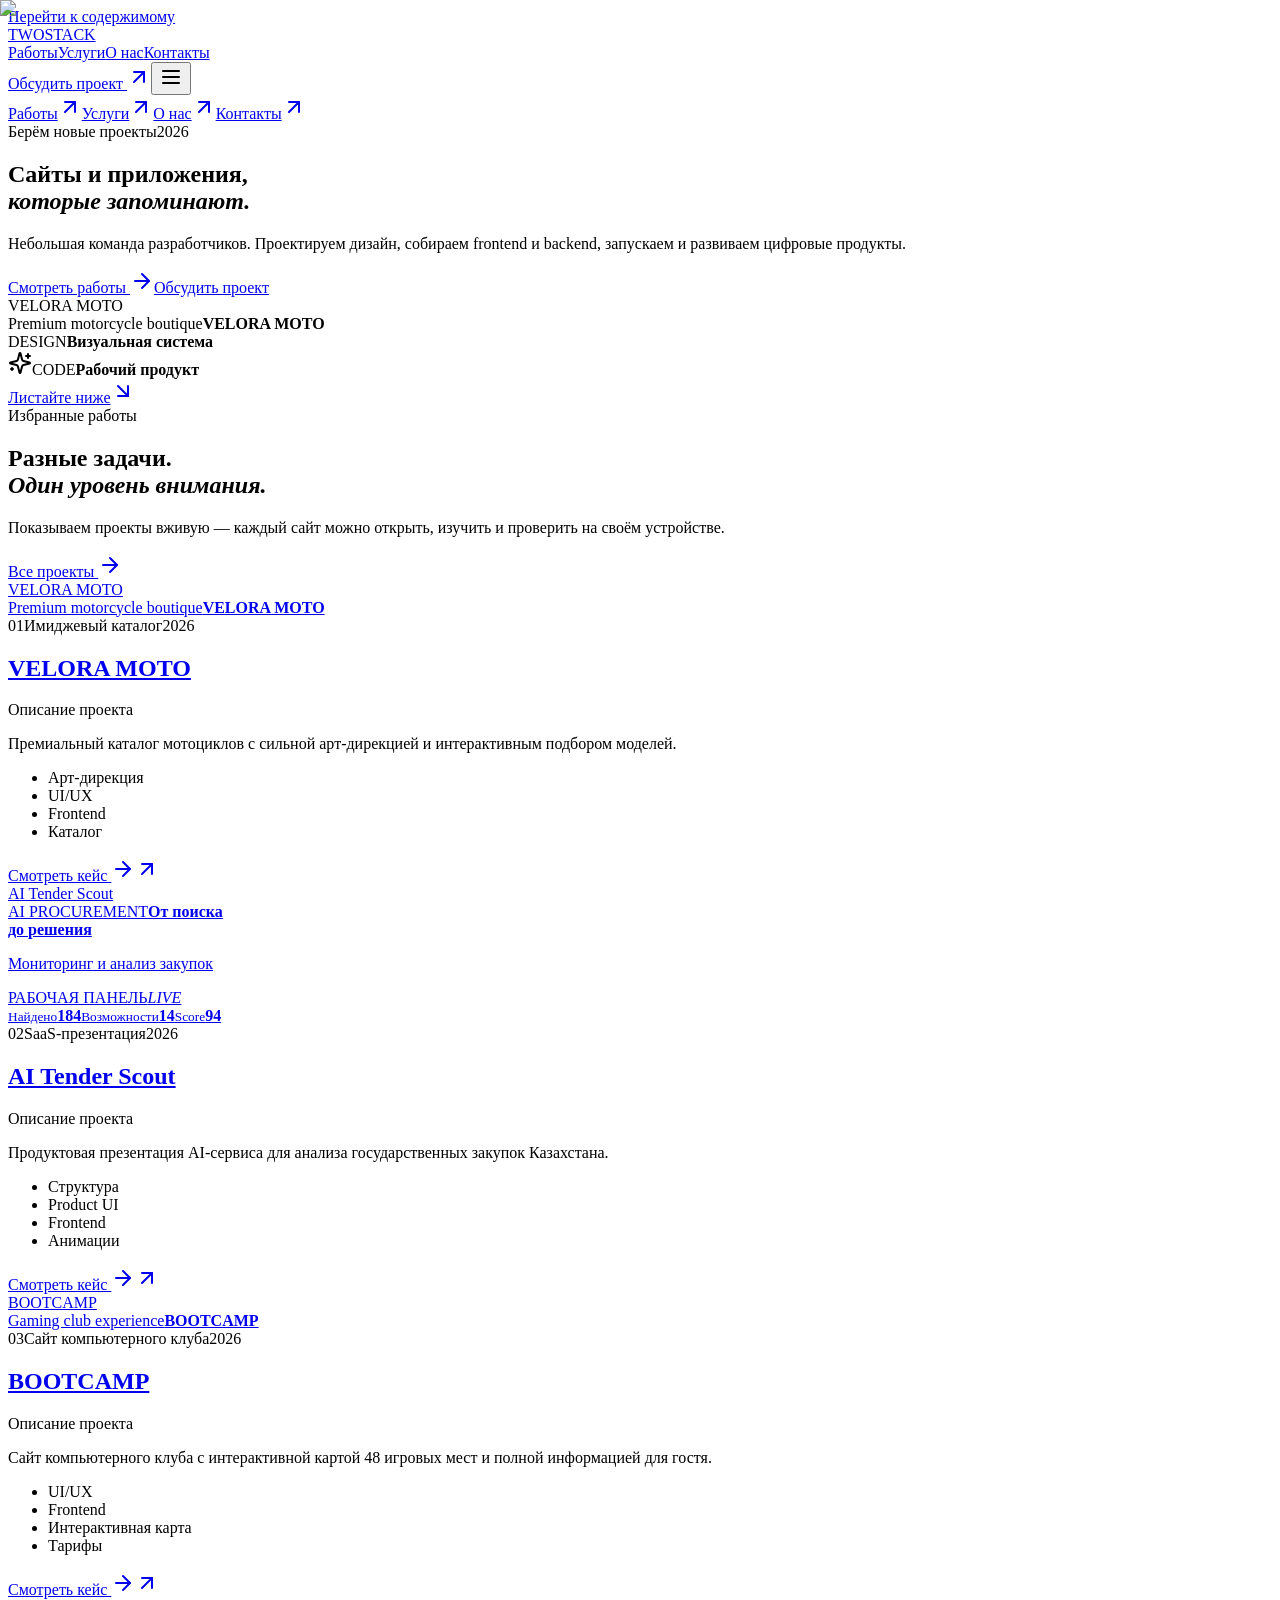
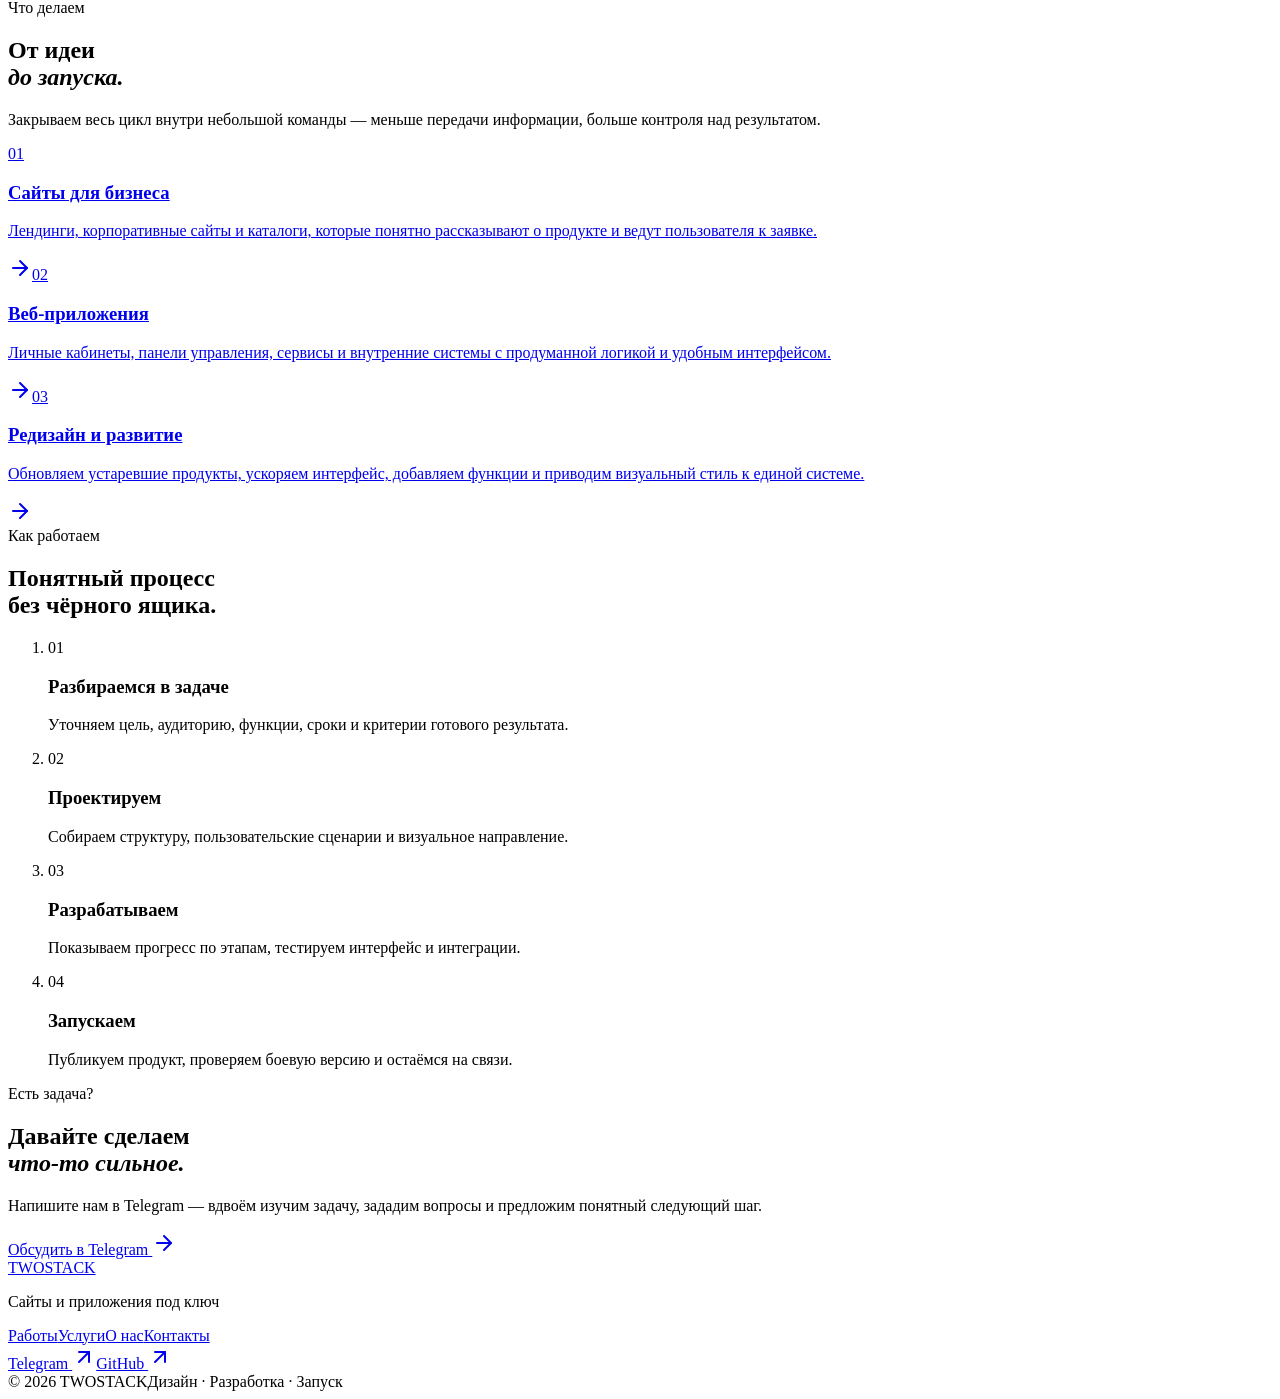
==== index.html @ 2bc98455 "Publish TWOSTACK portfolio" ====
<!DOCTYPE html><html lang="ru"><head><meta charSet="utf-8"/><meta name="viewport" content="width=device-width, initial-scale=1"/><link rel="preload" as="image" href="/projects/velora-hero.webp"/><link rel="stylesheet" href="/_next/static/chunks/30msg3-hnfnqd.css" data-precedence="next"/><link rel="preload" as="script" fetchPriority="low" href="/_next/static/chunks/3s6nzrbk-8mnv.js"/><script src="/_next/static/chunks/0y-dctk-kmqss.js" async=""></script><script src="/_next/static/chunks/227kwhsrjlnp4.js" async=""></script><script src="/_next/static/chunks/0yjvrbhf1fq4n.js" async=""></script><script src="/_next/static/chunks/turbopack-0uu3tnbjwt46k.js" async=""></script><script src="/_next/static/chunks/0t7cvx24egh8m.js" async="" crossorigin=""></script><script src="/_next/static/chunks/1nltt5i58uhz8.js" async="" crossorigin=""></script><title>TWOSTACK — Сайты и приложения под ключ</title><meta name="description" content="Небольшая команда разработчиков. Проектируем дизайн, собираем frontend и backend, запускаем и развиваем цифровые продукты."/><link rel="icon" href="/favicon.svg"/><script src="/_next/static/chunks/0cz1d0mv5g_q7.js" noModule=""></script></head><body><div hidden=""><!--$--><!--/$--></div><div class="site-background" aria-hidden="true"><span class="background-orb orb-one"></span><span class="background-orb orb-two"></span><span class="background-grid"></span><span class="background-noise"></span></div><a class="skip-link" href="#content">Перейти к содержимому</a><header class="site-header initial-reveal" data-reveal="true"><div class="header-inner"><a class="brand" href="/" aria-label="TWOSTACK — главная"><span class="brand-mark" aria-hidden="true"><i></i><i></i></span><span>TWOSTACK</span></a><nav class="desktop-nav" aria-label="Основная навигация"><a class="nav-link" href="/work/">Работы</a><a class="nav-link" href="/services/">Услуги</a><a class="nav-link" href="/about/">О нас</a><a class="nav-link" href="/contact/">Контакты</a></nav><a class="header-cta" href="https://t.me/qquki1" target="_blank" rel="noreferrer">Обсудить проект <svg xmlns="http://www.w3.org/2000/svg" width="24" height="24" viewBox="0 0 24 24" fill="none" stroke="currentColor" stroke-width="2" stroke-linecap="round" stroke-linejoin="round" class="lucide lucide-arrow-up-right" aria-hidden="true"><path d="M7 7h10v10"></path><path d="M7 17 17 7"></path></svg></a><button class="menu-button" type="button" aria-label="Открыть меню" aria-expanded="false" aria-controls="mobile-menu"><svg xmlns="http://www.w3.org/2000/svg" width="24" height="24" viewBox="0 0 24 24" fill="none" stroke="currentColor" stroke-width="2" stroke-linecap="round" stroke-linejoin="round" class="lucide lucide-menu" aria-hidden="true"><line x1="4" x2="20" y1="12" y2="12"></line><line x1="4" x2="20" y1="6" y2="6"></line><line x1="4" x2="20" y1="18" y2="18"></line></svg></button></div><nav id="mobile-menu" class="mobile-menu" aria-label="Мобильная навигация"><a href="/work/">Работы<svg xmlns="http://www.w3.org/2000/svg" width="24" height="24" viewBox="0 0 24 24" fill="none" stroke="currentColor" stroke-width="2" stroke-linecap="round" stroke-linejoin="round" class="lucide lucide-arrow-up-right" aria-hidden="true"><path d="M7 7h10v10"></path><path d="M7 17 17 7"></path></svg></a><a href="/services/">Услуги<svg xmlns="http://www.w3.org/2000/svg" width="24" height="24" viewBox="0 0 24 24" fill="none" stroke="currentColor" stroke-width="2" stroke-linecap="round" stroke-linejoin="round" class="lucide lucide-arrow-up-right" aria-hidden="true"><path d="M7 7h10v10"></path><path d="M7 17 17 7"></path></svg></a><a href="/about/">О нас<svg xmlns="http://www.w3.org/2000/svg" width="24" height="24" viewBox="0 0 24 24" fill="none" stroke="currentColor" stroke-width="2" stroke-linecap="round" stroke-linejoin="round" class="lucide lucide-arrow-up-right" aria-hidden="true"><path d="M7 7h10v10"></path><path d="M7 17 17 7"></path></svg></a><a href="/contact/">Контакты<svg xmlns="http://www.w3.org/2000/svg" width="24" height="24" viewBox="0 0 24 24" fill="none" stroke="currentColor" stroke-width="2" stroke-linecap="round" stroke-linejoin="round" class="lucide lucide-arrow-up-right" aria-hidden="true"><path d="M7 7h10v10"></path><path d="M7 17 17 7"></path></svg></a></nav></header><main id="content"><section class="home-hero initial-reveal" data-reveal="true"><div class="hero-copy" data-reveal-item="true"><div class="availability"><i></i>Берём новые проекты<span>2026</span></div><h1>Сайты и приложения,<br/><em>которые запоминают.</em></h1><p>Небольшая команда разработчиков. Проектируем дизайн, собираем frontend и backend, запускаем и развиваем цифровые продукты.</p><div class="hero-actions"><a class="button button-accent" href="/work/">Смотреть работы <svg xmlns="http://www.w3.org/2000/svg" width="24" height="24" viewBox="0 0 24 24" fill="none" stroke="currentColor" stroke-width="2" stroke-linecap="round" stroke-linejoin="round" class="lucide lucide-arrow-right" aria-hidden="true"><path d="M5 12h14"></path><path d="m12 5 7 7-7 7"></path></svg></a><a class="button button-ghost" href="https://t.me/qquki1" target="_blank" rel="noreferrer">Обсудить проект</a></div></div><div class="hero-showcase" data-reveal-item="true"><div class="hero-preview-card"><div class="project-preview image-preview velora-preview"><img alt="Главный экран проекта VELORA MOTO" decoding="async" data-nimg="fill" style="position:absolute;height:100%;width:100%;left:0;top:0;right:0;bottom:0;color:transparent" src="/projects/velora-hero.webp"/><div class="preview-browser-bar"><i></i><i></i><i></i><span>VELORA MOTO</span></div><div class="preview-overlay"></div><div class="preview-label"><span>Premium motorcycle boutique</span><strong>VELORA MOTO</strong></div></div></div><div class="floating-note note-one"><span>DESIGN</span><b>Визуальная система</b></div><div class="floating-note note-two"><svg xmlns="http://www.w3.org/2000/svg" width="24" height="24" viewBox="0 0 24 24" fill="none" stroke="currentColor" stroke-width="2" stroke-linecap="round" stroke-linejoin="round" class="lucide lucide-sparkles" aria-hidden="true"><path d="M9.937 15.5A2 2 0 0 0 8.5 14.063l-6.135-1.582a.5.5 0 0 1 0-.962L8.5 9.936A2 2 0 0 0 9.937 8.5l1.582-6.135a.5.5 0 0 1 .963 0L14.063 8.5A2 2 0 0 0 15.5 9.937l6.135 1.581a.5.5 0 0 1 0 .964L15.5 14.063a2 2 0 0 0-1.437 1.437l-1.582 6.135a.5.5 0 0 1-.963 0z"></path><path d="M20 3v4"></path><path d="M22 5h-4"></path><path d="M4 17v2"></path><path d="M5 18H3"></path></svg><span>CODE</span><b>Рабочий продукт</b></div></div><a class="scroll-hint" href="#featured"><span>Листайте ниже</span><svg xmlns="http://www.w3.org/2000/svg" width="24" height="24" viewBox="0 0 24 24" fill="none" stroke="currentColor" stroke-width="2" stroke-linecap="round" stroke-linejoin="round" class="lucide lucide-arrow-down-right" aria-hidden="true"><path d="m7 7 10 10"></path><path d="M17 7v10H7"></path></svg></a></section><section id="featured" class="section featured-section" data-reveal="true"><div class="section-head" data-reveal-item="true"><div><span class="section-kicker">Избранные работы</span><h2>Разные задачи.<br/><em>Один уровень внимания.</em></h2></div><div><p>Показываем проекты вживую — каждый сайт можно открыть, изучить и проверить на своём устройстве.</p><a class="text-link" href="/work/">Все проекты <svg xmlns="http://www.w3.org/2000/svg" width="24" height="24" viewBox="0 0 24 24" fill="none" stroke="currentColor" stroke-width="2" stroke-linecap="round" stroke-linejoin="round" class="lucide lucide-arrow-right" aria-hidden="true"><path d="M5 12h14"></path><path d="m12 5 7 7-7 7"></path></svg></a></div></div><div class="project-grid"><article class="project-card" data-reveal-item="true" style="--project-accent:#ef4638"><a class="project-card-visual" href="/work/velora-moto/" aria-label="Открыть кейс VELORA MOTO"><div class="project-preview image-preview velora-preview"><img alt="Главный экран проекта VELORA MOTO" decoding="async" data-nimg="fill" style="position:absolute;height:100%;width:100%;left:0;top:0;right:0;bottom:0;color:transparent" src="/projects/velora-hero.webp"/><div class="preview-browser-bar"><i></i><i></i><i></i><span>VELORA MOTO</span></div><div class="preview-overlay"></div><div class="preview-label"><span>Premium motorcycle boutique</span><strong>VELORA MOTO</strong></div></div></a><div class="project-card-body"><div class="project-meta"><span>01</span><span>Имиджевый каталог</span><span>2026</span></div><h2><a href="/work/velora-moto/">VELORA MOTO</a></h2><span class="project-description-label">Описание проекта</span><p>Премиальный каталог мотоциклов с сильной арт-дирекцией и интерактивным подбором моделей.</p><ul class="tag-list" aria-label="Направления проекта VELORA MOTO"><li>Арт-дирекция</li><li>UI/UX</li><li>Frontend</li><li>Каталог</li></ul><div class="project-card-actions"><a class="text-link" href="/work/velora-moto/">Смотреть кейс <svg xmlns="http://www.w3.org/2000/svg" width="24" height="24" viewBox="0 0 24 24" fill="none" stroke="currentColor" stroke-width="2" stroke-linecap="round" stroke-linejoin="round" class="lucide lucide-arrow-right" aria-hidden="true"><path d="M5 12h14"></path><path d="m12 5 7 7-7 7"></path></svg></a><a class="icon-link" href="https://quki22.github.io/Veloramotors/?v=20260820" target="_blank" rel="noreferrer" aria-label="Открыть сайт VELORA MOTO"><svg xmlns="http://www.w3.org/2000/svg" width="24" height="24" viewBox="0 0 24 24" fill="none" stroke="currentColor" stroke-width="2" stroke-linecap="round" stroke-linejoin="round" class="lucide lucide-arrow-up-right" aria-hidden="true"><path d="M7 7h10v10"></path><path d="M7 17 17 7"></path></svg></a></div></div></article><article class="project-card" data-reveal-item="true" style="--project-accent:#f29a61"><a class="project-card-visual" href="/work/ai-tender-scout/" aria-label="Открыть кейс AI Tender Scout"><div class="project-preview tender-preview" aria-label="Превью интерфейса AI Tender Scout"><div class="preview-browser-bar"><i></i><i></i><i></i><span>AI Tender Scout</span></div><div class="tender-grid"><div class="tender-copy"><span>AI PROCUREMENT</span><strong>От поиска<br/>до решения</strong><p>Мониторинг и анализ закупок</p></div><div class="tender-panel"><div class="panel-head"><span>РАБОЧАЯ ПАНЕЛЬ</span><i>LIVE</i></div><div class="tender-metrics"><span><small>Найдено</small><b>184</b></span><span><small>Возможности</small><b>14</b></span><span><small>Score</small><b>94</b></span></div><div class="tender-rows"><i></i><i></i><i></i></div></div></div></div></a><div class="project-card-body"><div class="project-meta"><span>02</span><span>SaaS-презентация</span><span>2026</span></div><h2><a href="/work/ai-tender-scout/">AI Tender Scout</a></h2><span class="project-description-label">Описание проекта</span><p>Продуктовая презентация AI-сервиса для анализа государственных закупок Казахстана.</p><ul class="tag-list" aria-label="Направления проекта AI Tender Scout"><li>Структура</li><li>Product UI</li><li>Frontend</li><li>Анимации</li></ul><div class="project-card-actions"><a class="text-link" href="/work/ai-tender-scout/">Смотреть кейс <svg xmlns="http://www.w3.org/2000/svg" width="24" height="24" viewBox="0 0 24 24" fill="none" stroke="currentColor" stroke-width="2" stroke-linecap="round" stroke-linejoin="round" class="lucide lucide-arrow-right" aria-hidden="true"><path d="M5 12h14"></path><path d="m12 5 7 7-7 7"></path></svg></a><a class="icon-link" href="https://tender-sayt.vercel.app/" target="_blank" rel="noreferrer" aria-label="Открыть сайт AI Tender Scout"><svg xmlns="http://www.w3.org/2000/svg" width="24" height="24" viewBox="0 0 24 24" fill="none" stroke="currentColor" stroke-width="2" stroke-linecap="round" stroke-linejoin="round" class="lucide lucide-arrow-up-right" aria-hidden="true"><path d="M7 7h10v10"></path><path d="M7 17 17 7"></path></svg></a></div></div></article><article class="project-card" data-reveal-item="true" style="--project-accent:#2f9bff"><a class="project-card-visual" href="/work/bootcamp/" aria-label="Открыть кейс BOOTCAMP"><div class="project-preview image-preview bootcamp-preview"><img alt="Главный экран проекта BOOTCAMP" loading="lazy" decoding="async" data-nimg="fill" style="position:absolute;height:100%;width:100%;left:0;top:0;right:0;bottom:0;color:transparent" src="/projects/bootcamp-hero.png"/><div class="preview-browser-bar"><i></i><i></i><i></i><span>BOOTCAMP</span></div><div class="preview-overlay"></div><div class="preview-label"><span>Gaming club experience</span><strong>BOOTCAMP</strong></div></div></a><div class="project-card-body"><div class="project-meta"><span>03</span><span>Сайт компьютерного клуба</span><span>2026</span></div><h2><a href="/work/bootcamp/">BOOTCAMP</a></h2><span class="project-description-label">Описание проекта</span><p>Сайт компьютерного клуба с интерактивной картой 48 игровых мест и полной информацией для гостя.</p><ul class="tag-list" aria-label="Направления проекта BOOTCAMP"><li>UI/UX</li><li>Frontend</li><li>Интерактивная карта</li><li>Тарифы</li></ul><div class="project-card-actions"><a class="text-link" href="/work/bootcamp/">Смотреть кейс <svg xmlns="http://www.w3.org/2000/svg" width="24" height="24" viewBox="0 0 24 24" fill="none" stroke="currentColor" stroke-width="2" stroke-linecap="round" stroke-linejoin="round" class="lucide lucide-arrow-right" aria-hidden="true"><path d="M5 12h14"></path><path d="m12 5 7 7-7 7"></path></svg></a><a class="icon-link" href="https://kokoswi.github.io/Bootcamp-syti/" target="_blank" rel="noreferrer" aria-label="Открыть сайт BOOTCAMP"><svg xmlns="http://www.w3.org/2000/svg" width="24" height="24" viewBox="0 0 24 24" fill="none" stroke="currentColor" stroke-width="2" stroke-linecap="round" stroke-linejoin="round" class="lucide lucide-arrow-up-right" aria-hidden="true"><path d="M7 7h10v10"></path><path d="M7 17 17 7"></path></svg></a></div></div></article></div></section><section class="section services-preview" data-reveal="true"><div class="section-head compact" data-reveal-item="true"><div><span class="section-kicker">Что делаем</span><h2>От идеи<br/><em>до запуска.</em></h2></div><div><p>Закрываем весь цикл внутри небольшой команды — меньше передачи информации, больше контроля над результатом.</p></div></div><div class="service-list"><a class="service-row" href="/services/" data-reveal-item="true"><span>01</span><h3>Сайты для бизнеса</h3><p>Лендинги, корпоративные сайты и каталоги, которые понятно рассказывают о продукте и ведут пользователя к заявке.</p><svg xmlns="http://www.w3.org/2000/svg" width="24" height="24" viewBox="0 0 24 24" fill="none" stroke="currentColor" stroke-width="2" stroke-linecap="round" stroke-linejoin="round" class="lucide lucide-arrow-right" aria-hidden="true"><path d="M5 12h14"></path><path d="m12 5 7 7-7 7"></path></svg></a><a class="service-row" href="/services/" data-reveal-item="true"><span>02</span><h3>Веб-приложения</h3><p>Личные кабинеты, панели управления, сервисы и внутренние системы с продуманной логикой и удобным интерфейсом.</p><svg xmlns="http://www.w3.org/2000/svg" width="24" height="24" viewBox="0 0 24 24" fill="none" stroke="currentColor" stroke-width="2" stroke-linecap="round" stroke-linejoin="round" class="lucide lucide-arrow-right" aria-hidden="true"><path d="M5 12h14"></path><path d="m12 5 7 7-7 7"></path></svg></a><a class="service-row" href="/services/" data-reveal-item="true"><span>03</span><h3>Редизайн и развитие</h3><p>Обновляем устаревшие продукты, ускоряем интерфейс, добавляем функции и приводим визуальный стиль к единой системе.</p><svg xmlns="http://www.w3.org/2000/svg" width="24" height="24" viewBox="0 0 24 24" fill="none" stroke="currentColor" stroke-width="2" stroke-linecap="round" stroke-linejoin="round" class="lucide lucide-arrow-right" aria-hidden="true"><path d="M5 12h14"></path><path d="m12 5 7 7-7 7"></path></svg></a></div></section><section class="process-band" data-reveal="true"><div class="process-band-head" data-reveal-item="true"><span class="section-kicker">Как работаем</span><h2>Понятный процесс<br/>без чёрного ящика.</h2></div><ol class="process-grid"><li data-reveal-item="true"><span>01</span><h3>Разбираемся в задаче</h3><p>Уточняем цель, аудиторию, функции, сроки и критерии готового результата.</p></li><li data-reveal-item="true"><span>02</span><h3>Проектируем</h3><p>Собираем структуру, пользовательские сценарии и визуальное направление.</p></li><li data-reveal-item="true"><span>03</span><h3>Разрабатываем</h3><p>Показываем прогресс по этапам, тестируем интерфейс и интеграции.</p></li><li data-reveal-item="true"><span>04</span><h3>Запускаем</h3><p>Публикуем продукт, проверяем боевую версию и остаёмся на связи.</p></li></ol></section><section class="contact-cta" data-reveal="true"><div data-reveal-item="true"><span class="section-kicker">Есть задача?</span><h2>Давайте сделаем<br/><em>что-то сильное.</em></h2></div><div class="contact-cta-side" data-reveal-item="true"><p>Напишите нам в Telegram — вдвоём изучим задачу, зададим вопросы и предложим понятный следующий шаг.</p><a class="button button-light" href="https://t.me/qquki1" target="_blank" rel="noreferrer">Обсудить в Telegram <svg xmlns="http://www.w3.org/2000/svg" width="24" height="24" viewBox="0 0 24 24" fill="none" stroke="currentColor" stroke-width="2" stroke-linecap="round" stroke-linejoin="round" class="lucide lucide-arrow-right" aria-hidden="true"><path d="M5 12h14"></path><path d="m12 5 7 7-7 7"></path></svg></a></div></section><!--$--><!--/$--></main><footer class="site-footer" data-reveal="true"><div class="footer-top"><div><a class="brand footer-brand" href="/"><span class="brand-mark" aria-hidden="true"><i></i><i></i></span><span>TWOSTACK</span></a><p>Сайты и приложения под ключ</p></div><nav aria-label="Навигация в подвале"><a href="/work/">Работы</a><a href="/services/">Услуги</a><a href="/about/">О нас</a><a href="/contact/">Контакты</a></nav><div class="footer-socials"><a class="footer-github" href="https://t.me/qquki1" target="_blank" rel="noreferrer">Telegram <svg xmlns="http://www.w3.org/2000/svg" width="24" height="24" viewBox="0 0 24 24" fill="none" stroke="currentColor" stroke-width="2" stroke-linecap="round" stroke-linejoin="round" class="lucide lucide-arrow-up-right" aria-hidden="true"><path d="M7 7h10v10"></path><path d="M7 17 17 7"></path></svg></a><a class="footer-github" href="https://github.com/quki22" target="_blank" rel="noreferrer">GitHub <svg xmlns="http://www.w3.org/2000/svg" width="24" height="24" viewBox="0 0 24 24" fill="none" stroke="currentColor" stroke-width="2" stroke-linecap="round" stroke-linejoin="round" class="lucide lucide-arrow-up-right" aria-hidden="true"><path d="M7 7h10v10"></path><path d="M7 17 17 7"></path></svg></a></div></div><div class="footer-bottom"><span>© <!-- -->2026<!-- --> TWOSTACK</span><span>Дизайн · Разработка · Запуск</span></div></footer><script src="/_next/static/chunks/3s6nzrbk-8mnv.js" id="_R_" async=""></script><script>(self.__next_f=self.__next_f||[]).push([0])</script><script>self.__next_f.push([1,"1:\"$Sreact.fragment\"\n2:I[94202,[\"/_next/static/chunks/0t7cvx24egh8m.js\"],\"PageMotion\"]\n3:I[48303,[\"/_next/static/chunks/0t7cvx24egh8m.js\"],\"SiteHeader\"]\n4:I[39756,[\"/_next/static/chunks/0t7cvx24egh8m.js\"],\"default\"]\n5:I[37457,[\"/_next/static/chunks/0t7cvx24egh8m.js\"],\"default\"]\n10:I[68027,[\"/_next/static/chunks/0t7cvx24egh8m.js\"],\"default\",1]\n:HL[\"/_next/static/chunks/30msg3-hnfnqd.css\",\"style\"]\n0:{\"P\":null,\"c\":[\"\",\"\"],\"q\":\"\",\"i\":false,\"f\":[[[\"\",{\"children\":[\"__PAGE__\",{},\"$undefined\",\"$undefined\",4608]},\"$undefined\",\"$undefined\",4624],[[\"$\",\"$1\",\"c\",{\"children\":[[[\"$\",\"link\",\"0\",{\"rel\":\"stylesheet\",\"href\":\"/_next/static/chunks/30msg3-hnfnqd.css\",\"precedence\":\"next\",\"crossOrigin\":\"$undefined\",\"nonce\":\"$undefined\"}],[\"$\",\"script\",\"script-0\",{\"src\":\"/_next/static/chunks/0t7cvx24egh8m.js\",\"async\":true,\"nonce\":\"$undefined\"}]],[\"$\",\"html\",null,{\"lang\":\"ru\",\"children\":[\"$\",\"body\",null,{\"children\":[[\"$\",\"$L2\",null,{}],[\"$\",\"div\",null,{\"className\":\"site-background\",\"aria-hidden\":\"true\",\"children\":[[\"$\",\"span\",null,{\"className\":\"background-orb orb-one\"}],[\"$\",\"span\",null,{\"className\":\"background-orb orb-two\"}],[\"$\",\"span\",null,{\"className\":\"background-grid\"}],[\"$\",\"span\",null,{\"className\":\"background-noise\"}]]}],[\"$\",\"a\",null,{\"className\":\"skip-link\",\"href\":\"#content\",\"children\":\"Перейти к содержимому\"}],[\"$\",\"$L3\",null,{}],[\"$\",\"main\",null,{\"id\":\"content\",\"children\":[\"$\",\"$L4\",null,{\"parallelRouterKey\":\"children\",\"error\":\"$undefined\",\"errorStyles\":\"$undefined\",\"errorScripts\":\"$undefined\",\"template\":[\"$\",\"$L5\",null,{}],\"templateStyles\":\"$undefined\",\"templateScripts\":\"$undefined\",\"notFound\":[[[\"$\",\"title\",null,{\"children\":\"404: This page could not be found.\"}],[\"$\",\"div\",null,{\"style\":{\"fontFamily\":\"system-ui,\\\"Segoe UI\\\",Roboto,Helvetica,Arial,sans-serif,\\\"Apple Color Emoji\\\",\\\"Segoe UI Emoji\\\"\",\"height\":\"100vh\",\"textAlign\":\"center\",\"display\":\"flex\",\"flexDirection\":\"column\",\"alignItems\":\"center\",\"justifyContent\":\"center\"},\"children\":[\"$\",\"div\",null,{\"children\":[[\"$\",\"style\",null,{\"dangerouslySetInnerHTML\":{\"__html\":\"body{color:#000;background:#fff;margin:0}.next-error-h1{border-right:1px solid rgba(0,0,0,.3)}@media (prefers-color-scheme:dark){body{color:#fff;background:#000}.next-error-h1{border-right:1px solid rgba(255,255,255,.3)}}\"}}],[\"$\",\"h1\",null,{\"className\":\"next-error-h1\",\"style\":{\"display\":\"inline-block\",\"margin\":\"0 20px 0 0\",\"padding\":\"0 23px 0 0\",\"fontSize\":24,\"fontWeight\":500,\"verticalAlign\":\"top\",\"lineHeight\":\"49px\"},\"children\":404}],[\"$\",\"div\",null,{\"style\":{\"display\":\"inline-block\"},\"children\":[\"$\",\"h2\",null,{\"style\":{\"fontSize\":14,\"fontWeight\":400,\"lineHeight\":\"49px\",\"margin\":0},\"children\":\"This page could not be found.\"}]}]]}]}]],[]],\"forbidden\":\"$undefined\",\"unauthorized\":\"$undefined\"}]}],[\"$\",\"footer\",null,{\"className\":\"site-footer\",\"data-reveal\":true,\"children\":[[\"$\",\"div\",null,{\"className\":\"footer-top\",\"children\":[[\"$\",\"div\",null,{\"children\":[[\"$\",\"a\",null,{\"className\":\"brand footer-brand\",\"href\":\"/\",\"children\":[[\"$\",\"span\",null,{\"className\":\"brand-mark\",\"aria-hidden\":\"true\",\"children\":[[\"$\",\"i\",null,{}],[\"$\",\"i\",null,{}]]}],[\"$\",\"span\",null,{\"children\":\"TWOSTACK\"}]]}],[\"$\",\"p\",null,{\"children\":\"Сайты и приложения под ключ\"}]]}],[\"$\",\"nav\",null,{\"aria-label\":\"Навигация в подвале\",\"children\":[[\"$\",\"a\",\"/work/\",{\"href\":\"/work/\",\"children\":\"Работы\"}],[\"$\",\"a\",\"/services/\",{\"href\":\"/services/\",\"children\":\"Услуги\"}],[\"$\",\"a\",\"/about/\",{\"href\":\"/about/\",\"children\":\"О нас\"}],[\"$\",\"a\",\"/contact/\",{\"href\":\"/contact/\",\"children\":\"Контакты\"}]]}],[\"$\",\"div\",null,{\"className\":\"footer-socials\",\"children\":[[\"$\",\"a\",null,{\"className\":\"footer-github\",\"href\":\"https://t.me/qquki1\",\"target\":\"_blank\",\"rel\":\"noreferrer\",\"children\":[\"Telegram \",[\"$\",\"svg\",null,{\"ref\":\"$undefined\",\"xmlns\":\"http://www.w3.org/2000/svg\",\"width\":24,\"height\":24,\"viewBox\":\"0 0 24 24\",\"fill\":\"none\",\"stroke\":\"currentColor\",\"strokeWidth\":2,\"strokeLinecap\":\"round\",\"strokeLinejoin\":\"round\",\"className\":\"lucide lucide-arrow-up-right\",\"aria-hidden\":\"true\",\"children\":[[\"$\",\"path\",\"1tivn9\",{\"d\":\"M7 7h10v10\"}],[\"$\",\"path\",\"1vkiza\",{\"d\":\"M7 17 17 7\"}],\"$undefined\"]}]]}],[\"$\",\"a\",null,{\"className\":\"footer-github\",\"href\":\"https://github.com/quki22\",\"target\":\"_blank\",\"rel\":\"noreferrer\",\"children\":[\"GitHub \",[\"$\",\"svg\",null,{\"ref\":\"$undefined\",\"xmlns\":\"http://www.w3.org/2000/svg\",\"width\":24,\"height\":24,\"viewBox\":\"0 0 24 24\",\"fill\":\"none\",\"stroke\":\"currentColor\",\"strokeWidth\":2,\"strokeLinecap\":\"round\",\"strokeLinejoin\":\"round\",\"className\":\"lucide lucide-arrow-up-right\",\"aria-hidden\":\"true\",\"children\":[[\"$\",\"path\",\"1tivn9\",{\"d\":\"M7 7h10v10\"}],[\"$\",\"path\",\"1vkiza\",{\"d\":\"M7 17 17 7\"}],\"$undefined\"]}]]}]]}]]}],[\"$\",\"div\",null,{\"className\":\"footer-bottom\",\"children\":[[\"$\",\"span\",null,{\"children\":[\"© \",2026,\" TWOSTACK\"]}],[\"$\",\"span\",null,{\"children\":\"Дизайн · Разработка · Запуск\"}]]}]]}]]}]}]]}],{\"children\":[[\"$\",\"$1\",\"c\",{\"children\":[[[\"$\",\"section\",null,{\"className\":\"home-hero initial-reveal\",\"data-reveal\":true,\"children\":[[\"$\",\"div\",null,{\"className\":\"hero-copy\",\"data-reveal-item\":true,\"children\":[[\"$\",\"div\",null,{\"className\":\"availability\",\"children\":[[\"$\",\"i\",null,{}],\"Берём новые проекты\",[\"$\",\"span\",null,{\"children\":\"2026\"}]]}],[\"$\",\"h1\",null,{\"children\":[\"Сайты и приложения,\",[\"$\",\"br\",null,{}],[\"$\",\"em\",null,{\"children\":\"которые запоминают.\"}]]}],[\"$\",\"p\",null,{\"children\":\"Небольшая команда разработчиков. Проектируем дизайн, собираем frontend и backend, запускаем и развиваем цифровые продукты.\"}],\"$L6\"]}],\"$L7\",\"$L8\"]}],\"$L9\",\"$La\",\"$Lb\",\"$Lc\"],[\"$Ld\"],\"$Le\"]}],{},null,false,null]},null,false,null],\"$Lf\",false]],\"m\":\"$undefined\",\"G\":[\"$10\",[\"$L11\"]],\"S\":true,\"h\":null,\"r\":\"$undefined\",\"s\":\"$undefined\",\"a\":\"$undefined\",\"l\":\"$undefined\",\"p\":\"$undefined\",\"d\":\"$undefined\",\"b\":\"a4AL5hklZOFhWuVChdn2a\"}\n12:I[5500,[\"/_next/static/chunks/0t7cvx24egh8m.js\",\"/_next/static/chunks/1nltt5i58uhz8.js\"],\"Image\"]\n18:I[97367,[\"/_next/static/chunks/0t7cvx24egh8m.js\"],\"OutletBoundary\"]\n19:\"$Sreact.suspense\"\n1b:I[97367,[\"/_next/static/chunks/0t7cvx24egh8m.js\"],\"ViewportBoundary\"]\n1d:I[97367,[\"/_next/static/chunks/0t7cvx24egh8m.js\"],\"MetadataBoundary\"]\n6:[\"$\",\"div\",null,{\"className\":\"hero-actions\",\"children\":[[\"$\",\"a\",null,{\"className\":\"button button-accent\",\"href\":\"/work/\",\"children\":[\"Смотреть работы \",[\"$\",\"svg\",null,{\"ref\":\"$undefined\",\"xmlns\":\"http://www.w3.org/2000/svg\",\"width\":24,\"height\":24,\"viewBox\":\"0 0 24 24\",\"fill\":\"none\",\"stroke\":\"currentColor\",\"strokeWidth\":2,\"strokeLinecap\":\"round\",\"strokeLinejoin\":\"round\",\"className\":\"lucide lucide-arrow-right\",\"aria-hidden\":\"true\",\"children\":[[\"$\",\"path\",\"1ays0h\",{\"d\":\"M5 12h14\"}],[\"$\",\"path\",\"xquz4c\",{\"d\":\"m12 5 7 7-7 7\"}],\"$undefined\"]}]]}],[\"$\",\"a\",null,{\"className\":\"button button-ghost\",\"href\":\"https://t.me/qquki1\",\"target\":\"_blank\",\"rel\":\"noreferrer\",\"children\":\"Обсудить проект\"}]]}]\n7:[\"$\",\"div\",null,{\"className\":\"hero-showcase\",\"data-reveal-item\":true,\"children\":[[\"$\",\"div\",null,{\"className\":\"hero-preview-card\",\"children\":[\"$\",\"div\",null,{\"className\":\"project-preview image-preview velora-preview\",\"children\":[[\"$\",\"$L12\",null,{\"src\":\"/projects/velora-hero.webp\",\"alt\":\"Главный экран проекта VELORA MOTO\",\"fill\":true,\"sizes\":\"(max-width: 800px) 100vw, 60vw\",\"priority\":true}],[\"$\",\"div\",null,{\"className\":\"preview-browser-bar\",\"children\":[[\"$\",\"i\",null,{}],[\"$\",\"i\",null,{}],[\"$\",\"i\",null,{}],[\"$\",\"span\",null,{\"children\":\"VELORA MOTO\"}]]}],[\"$\",\"div\",null,{\"className\":\"preview-overlay\"}],[\"$\",\"div\",null,{\"className\":\"preview-label\",\"children\":[[\"$\",\"span\",null,{\"children\":\"Premium motorcycle boutique\"}],[\"$\",\"strong\",null,{\"children\":\"VELORA MOTO\"}]]}]]}]}],[\"$\",\"div\",null,{\"className\":\"floating-note note-one\",\"children\":[[\"$\",\"span\",null,{\"children\":\"DESIGN\"}],[\"$\",\"b\",null,{\"children\":\"Визуальная система\"}]]}],[\"$\",\"div\",null,{\"className\":\"floating-note note-two\",\"children\":[[\"$\",\"svg\",null,{\"ref\":\"$undefined\",\"xmlns\":\"http://www.w3.org/2000/svg\",\"width\":24,\"height\":24,\"viewBox\":\"0 0 24 24\",\"fill\":\"none\",\"stroke\":\"currentColor\",\"strokeWidth\":2,\"strokeLinecap\":\"round\",\"strokeLinejoin\":\"round\",\"className\":\"lucide lucide-sparkles\",\"aria-hidden\":\"true\",\"children\":[[\"$\",\"path\",\"4pj2yx\",{\"d\":\"M9.937 15.5A2 2 0 0 0 8.5 14.063l-6.135-1.582a.5.5 0 0 1 0-.962L8.5 9.936A2 2 0 0 0 9.937 8.5l1.582-6.135a.5.5 0 0 1 .963 0L14.063 8.5A2 2 0 0 0 15.5 9.937l6.135 1.581a.5.5 0 0 1 0 .964L15.5 14.063a2 2 0 0 0-1.437 1.437l-1.582 6.135a.5.5 0 0 1-.963 0z\"}],[\"$\",\"path\",\"1olli1\",{\"d\":\"M20 3v4\"}],[\"$\",\"path\",\"1gvqau\",{\"d\":\"M22 5h-4\"}],[\"$\",\"path\",\"vumght\",{\"d\":\"M4 17v2\"}],[\"$\",\"path\",\"zchphs\",{\"d\":\"M5 18H3\"}],\"$undefined\"]}],[\"$\",\"span\",null,{\"children\":\"CODE\"}],[\"$\",\"b\",null,{\"children\":\"Рабочий продукт\"}]]}]]}]\n8:[\"$\",\"a\",null,{\"className\":\"scroll-hint\",\"href\":\"#featured\",\"children\":[[\"$\",\"span\",null,{\"children\":\"Листайте ниже\"}],[\"$\",\"svg\",null,{\"ref\":\"$undefined\",\"xmlns\":\"http://www.w3.org/2000/svg\",\"width\":24,\"height\":24,\"viewBox\":\"0 0 24 24\",\"fill\":\"none\",\"stroke\":\"currentColor\",\"strokeWidth\":2,\"strokeLinecap\":\"round\",\"strokeLinejoin\":\"round\",\"className\":\"lucide lucide-arrow-down-right\",\"aria-hidden\":\"true\",\"children\":[[\"$\",\"path\",\"1fmybs\",{\"d\":\"m7 7 10 10\"}],[\"$\",\"path\",\"6fjiku\",{\"d\":\"M17 7v10H7\"}],\"$undefined\"]}]]}]\n9:[\"$\",\"section\",null,{\"id\":\"featured\",\"className\":\"section featured-section\",\"data-reveal\":true,\"children\":[[\"$\",\"div\",null,{\"className\":\"section-head\",\"data-reveal-item\":true,\"children\":[[\"$\",\"div\",null,{\"children\":[[\"$\",\"span\",null,{\"className\":\"section-kicker\",\"children\":\"Избранные работы\"}],[\"$\",\"h2\",null,{\"children\":[\"Разные задачи.\",[\"$\",\"br\",null,{}],[\"$\",\"em\",null,{\"children\":\"Один уровень внимания.\"}]]}]]}],[\"$\",\"div\",null,{\"children\":[[\"$\",\"p\",null,{\"children\":\"Показываем проекты вживую — каждый сайт можно открыть, изучить и проверить на своём устройстве.\"}],[\"$\",\"a\",null,{\"className\":\"text-link\",\"href\":\"/work/\",\"children\":[\"Все проекты \",[\"$\",\"svg\",null,{\"ref\":\"$undefined\",\"xmlns\":\"http://www.w3.org/2000/svg\",\"width\":24,\"height\":24,\"viewBox\":\"0 0 24 24\",\"fill\":\"none\",\"stroke\":\"currentColor\",\"strokeWidth\":2,\"strokeLinecap\":\"round\",\"strokeLinejoin\":\"round\",\"className\":\"lucide lucide-arrow-right\",\"aria-hidden\":\"true\",\"children\":[[\"$\",\"path\",\"1ays0h\",{\"d\":\"M5 12h14\"}],[\"$\",\"path\",\"xquz4c\",{\"d\":\"m12 5 7 7-7 7\"}],\"$undefined\"]}]]}]]}]]}],[\"$\",\"div\",null,{\"className\":\"project-grid\",\"children\":[[\"$\",\"article\",\"velora-moto\",{\"className\":\"project-card\",\"data-reveal-item\":true,\"style\":{\"--project-accent\":\"#ef4638\"},\"children\":[[\"$\",\"a\",null,{\"className\":\"project-card-visual\",\"href\":\"/work/velora-moto/\",\"aria-label\":\"Открыть кейс VELORA MOTO\",\"children\":[\"$\",\"div\",null,{\"className\":\"project-preview image-preview velora-preview\",\"children\":[[\"$\",\"$L12\",null,{\"src\":\"/projects/velora-hero.webp\",\"alt\":\"Главный экран проекта VELORA MOTO\",\"fill\":true,\"sizes\":\"(max-width: 800px) 100vw, 60vw\",\"priority\":true}],[\"$\",\"div\",null,{\"className\":\"preview-browser-bar\",\"children\":[[\"$\",\"i\",null,{}],[\"$\",\"i\",null,{}],[\"$\",\"i\",null,{}],[\"$\",\"span\",null,{\"children\":\"VELORA MOTO\"}]]}],[\"$\",\"div\",null,{\"className\":\"preview-overlay\"}],[\"$\",\"div\",null,{\"className\":\"preview-label\",\"children\":[[\"$\",\"span\",null,{\"children\":\"Premium motorcycle boutique\"}],[\"$\",\"strong\",null,{\"children\":\"VELORA MOTO\"}]]}]]}]}],[\"$\",\"div\",null,{\"className\":\"project-card-body\",\"children\":[[\"$\",\"div\",null,{\"className\":\"project-meta\",\"children\":[[\"$\",\"span\",null,{\"children\":\"01\"}],[\"$\",\"span\",null,{\"children\":\"Имиджевый каталог\"}],[\"$\",\"span\",null,{\"children\":\"2026\"}]]}],[\"$\",\"h2\",null,{\"children\":[\"$\",\"a\",null,{\"href\":\"/work/velora-moto/\",\"children\":\"VELORA MOTO\"}]}],[\"$\",\"span\",null,{\"className\":\"project-description-label\",\"children\":\"Описание проекта\"}],[\"$\",\"p\",null,{\"children\":\"Премиальный каталог мотоциклов с сильной арт-дирекцией и интерактивным подбором моделей.\"}],[\"$\",\"ul\",null,{\"className\":\"tag-list\",\"aria-label\":\"Направления проекта VELORA MOTO\",\"children\":[[\"$\",\"li\",\"Арт-дирекция\",{\"children\":\"Арт-дирекция\"}],[\"$\",\"li\",\"UI/UX\",{\"children\":\"UI/UX\"}],[\"$\",\"li\",\"Frontend\",{\"children\":\"Frontend\"}],[\"$\",\"li\",\"Каталог\",{\"children\":\"Каталог\"}]]}],[\"$\",\"div\",null,{\"className\":\"project-card-actions\",\"children\":[[\"$\",\"a\",null,{\"className\":\"text-link\",\"href\":\"/work/velora-moto/\",\"children\":[\"Смотреть кейс \",[\"$\",\"svg\",null,{\"ref\":\"$undefined\",\"xmlns\":\"http://www.w3.org/2000/svg\",\"width\":24,\"height\":24,\"viewBox\":\"0 0 24 24\",\"fill\":\"none\",\"stroke\":\"currentColor\",\"strokeWidth\":2,\"strokeLinecap\":\"round\",\"strokeLinejoin\":\"round\",\"className\":\"lucide lucide-arrow-right\",\"aria-hidden\":\"true\",\"children\":[[\"$\",\"path\",\"1ays0h\",{\"d\":\"M5 12h14\"}],[\"$\",\"path\",\"xquz4c\",{\"d\":\"m12 5 7 7-7 7\"}],\"$undefined\"]}]]}],[\"$\",\"a\",null,{\"className\":\"icon-link\",\"href\":\"https://quki22.github.io/Veloramotors/?v=20260820\",\"target\":\"_blank\",\"rel\":\"noreferrer\",\"aria-label\":\"Открыть сайт VELORA MOTO\",\"children\":[\"$\",\"svg\",null,{\"ref\":\"$undefined\",\"xmlns\":\"http://www.w3.org/2000/svg\",\"width\":24,\"height\":24,\"viewBox\":\"0 0 24 24\",\"fill\":\"none\",\"stroke\":\"currentColor\",\"strokeWidth\":2,\"strokeLinecap\":\"round\",\"strokeLinejoin\":\"round\",\"className\":\"lucide lucide-arrow-up-right\",\"aria-hidden\":\"true\",\"children\":[[\"$\",\"path\",\"1tivn9\",{\"d\":\"M7 7h10v10\"}],[\"$\",\"path\",\"1vkiza\",{\"d\":\"M7 17 17 7\"}],\"$undefined\"]}]}]]}]]}]]}],[\"$\",\"article\",\"ai-tender-scout\",{\"className\":\"project-card\",\"data-reveal-item\":true,\"style\":{\"--project-accent\":\"#f29a61\"},\"children\":[[\"$\",\"a\",null,{\"className\":\"project-card-visual\",\"href\":\"/work/ai-tender-scout/\",\"aria-label\":\"Открыть кейс AI Tender Scout\",\"children\":[\"$\",\"div\",null,{\"className\":\"project-preview tender-preview\",\"aria-label\":\"Превью интерфейса AI Tender Scout\",\"children\":[[\"$\",\"div\",null,{\"className\":\"preview-browser-bar\",\"children\":[[\"$\",\"i\",null,{}],[\"$\",\"i\",null,{}],[\"$\",\"i\",null,{}],[\"$\",\"span\",null,{\"children\":\"AI Tender Scout\"}]]}],[\"$\",\"div\",null,{\"className\":\"tender-grid\",\"children\":[[\"$\",\"div\",null,{\"className\":\"tender-copy\",\"children\":[[\"$\",\"span\",null,{\"children\":\"AI PROCUREMENT\"}],\"$L13\",\"$L14\"]}],\"$L15\"]}]]}]}],\"$L16\"]}],\"$L17\"]}]]}]\na:[\"$\",\"section\",null,{\"className\":\"section services-preview\",\"data-reveal\":true,\"children\":[[\"$\",\"div\",null,{\"className\":\"section-head compact\",\"data-reveal-item\":true,\"children\":[[\"$\",\"div\",null,{\"children\":[[\"$\",\"span\",null,{\"className\":\"section-kicker\",\"children\":\"Что делаем\"}],[\"$\",\"h2\",null,{\"children\":[\"От идеи\",[\"$\",\"br\",null,{}],[\"$\",\"em\",null,{\"children\":\"до запуска.\"}]]}]]}],[\"$\",\"div\",null,{\"children\":[\"$\",\"p\",null,{\"children\":\"Закрываем весь цикл внутри небольшой команды — меньше передачи информации, больше контроля над результатом.\"}]}]]}],[\"$\",\"div\",null,{\"className\":\"service-list\",\"children\":[[\"$\",\"a\",\"01\",{\"className\":\"service-row\",\"href\":\"/services/\",\"data-reveal-item\":true,\"children\":[[\"$\",\"span\",null,{\"children\":\"01\"}],[\"$\",\"h3\",null,{\"children\":\"Сайты для бизнеса\"}],[\"$\",\"p\",null,{\"children\":\"Лендинги, корпоративные сайты и каталоги, которые понятно рассказывают о продукте и ведут пользователя к заявке.\"}],[\"$\",\"svg\",null,{\"ref\":\"$undefined\",\"xmlns\":\"http://www.w3.org/2000/svg\",\"width\":24,\"height\":24,\"viewBox\":\"0 0 24 24\",\"fill\":\"none\",\"stroke\":\"currentColor\",\"strokeWidth\":2,\"strokeLinecap\":\"round\",\"strokeLinejoin\":\"round\",\"className\":\"lucide lucide-arrow-right\",\"aria-hidden\":\"true\",\"children\":[[\"$\",\"path\",\"1ays0h\",{\"d\":\"M5 12h14\"}],[\"$\",\"path\",\"xquz4c\",{\"d\":\"m12 5 7 7-7 7\"}],\"$undefined\"]}]]}],[\"$\",\"a\",\"02\",{\"className\":\"service-row\",\"href\":\"/services/\",\"data-reveal-item\":true,\"children\":[[\"$\",\"span\",null,{\"children\":\"02\"}],[\"$\",\"h3\",null,{\"children\":\"Веб-приложения\"}],[\"$\",\"p\",null,{\"children\":\"Личные кабинеты, панели управления, сервисы и внутренние системы с продуманной логикой и удобным интерфейсом.\"}],[\"$\",\"svg\",null,{\"ref\":\"$undefined\",\"xmlns\":\"http://www.w3.org/2000/svg\",\"width\":24,\"height\":24,\"viewBox\":\"0 0 24 24\",\"fill\":\"none\",\"stroke\":\"currentColor\",\"strokeWidth\":2,\"strokeLinecap\":\"round\",\"strokeLinejoin\":\"round\",\"className\":\"lucide lucide-arrow-right\",\"aria-hidden\":\"true\",\"children\":[[\"$\",\"path\",\"1ays0h\",{\"d\":\"M5 12h14\"}],[\"$\",\"path\",\"xquz4c\",{\"d\":\"m12 5 7 7-7 7\"}],\"$undefined\"]}]]}],[\"$\",\"a\",\"03\",{\"className\":\"service-row\",\"href\":\"/services/\",\"data-reveal-item\":true,\"children\":[[\"$\",\"span\",null,{\"children\":\"03\"}],[\"$\",\"h3\",null,{\"children\":\"Редизайн и развитие\"}],[\"$\",\"p\",null,{\"children\":\"Обновляем устаревшие продукты, ускоряем интерфейс, добавляем функции и приводим визуальный стиль к единой системе.\"}],[\"$\",\"svg\",null,{\"ref\":\"$undefined\",\"xmlns\":\"http://www.w3.org/2000/svg\",\"width\":24,\"height\":24,\"viewBox\":\"0 0 24 24\",\"fill\":\"none\",\"stroke\":\"currentColor\",\"strokeWidth\":2,\"strokeLinecap\":\"round\",\"strokeLinejoin\":\"round\",\"className\":\"lucide lucide-arrow-right\",\"aria-hidden\":\"true\",\"children\":[[\"$\",\"path\",\"1ays0h\",{\"d\":\"M5 12h14\"}],[\"$\",\"path\",\"xquz4c\",{\"d\":\"m12 5 7 7-7 7\"}],\"$undefined\"]}]]}]]}]]}]\nb:[\"$\",\"section\",null,{\"className\":\"process-band\",\"data-reveal\":true,\"children\":[[\"$\",\"div\",null,{\"className\":\"process-band-head\",\"data-reveal-item\":true,\"children\":[[\"$\",\"span\",null,{\"className\":\"section-kicker\",\"children\":\"Как работаем\"}],[\"$\",\"h2\",null,{\"children\":[\"Понятный процесс\",[\"$\",\"br\",null,{}],\"без чёрного ящика.\"]}]]}],[\"$\",\"ol\",null,{\"className\":\"process-grid\",\"children\":[[\"$\",\"li\",\"01\",{\"data-reveal-item\":true,\"children\":[[\"$\",\"span\",null,{\"children\":\"01\"}],[\"$\",\"h3\",null,{\"children\":\"Разбираемся в задаче\"}],[\"$\",\"p\",null,{\"children\":\"Уточняем цель, аудиторию, функции, сроки и критерии готового результата.\"}]]}],[\"$\",\"li\",\"02\",{\"data-reveal-item\":true,\"children\":[[\"$\",\"span\",null,{\"children\":\"02\"}],[\"$\",\"h3\",null,{\"children\":\"Проектируем\"}],[\"$\",\"p\",null,{\"children\":\"Собираем структуру, пользовательские сценарии и визуальное направление.\"}]]}],[\"$\",\"li\",\"03\",{\"data-reveal-item\":true,\"children\":[[\"$\",\"span\",null,{\"children\":\"03\"}],[\"$\",\"h3\",null,{\"children\":\"Разрабатываем\"}],[\"$\",\"p\",null,{\"children\":\"Показываем прогресс по этапам, тестируем интерфейс и интеграции.\"}]]}],[\"$\",\"li\",\"04\",{\"data-reveal-item\":true,\"children\":[[\"$\",\"span\",null,{\"children\":\"04\"}],[\"$\",\"h3\",null,{\"children\":\"Запускаем\"}],[\"$\",\"p\",null,{\"children\":\"Публикуем продукт, проверяем боевую версию и остаёмся на связи.\"}]]}]]}]]}]\nc:[\"$\",\"section\",null,{\"className\":\"contact-cta\",\"data-reveal\":true,\"children\":[[\"$\",\"div\",null,{\"data-reveal-item\":true,\"children\":[[\"$\",\"span\",null,{\"className\":\"section-kicker\",\"children\":\"Есть задача?\"}],[\"$\",\"h2\",null,{\"children\":[\"Давайте сделаем\",[\"$\",\"br\",null,{}],[\"$\",\"em\",null,{\"children\":\"что-то сильное.\"}]]}]]}],[\"$\",\"div\",null,{\"className\":\"contact-cta-side\",\"data-reveal-item\":true,\"children\":[[\"$\",\"p\",null,{\"children\":\"Напишите нам в Telegram — вдвоём изучим задачу, зададим вопросы и предложим понятный следующий шаг.\"}],[\"$\",\"a\",null,{\"className\":\"button button-light\",\"href\":\"https://t.me/qquki1\",\"target\":\"_blank\",\"rel\":\"noreferrer\",\"children\":[\"Обсудить в Telegram \",[\"$\",\"svg\",null,{\"ref\":\"$undefined\",\"xmlns\":\"http://www.w3.org/2000/svg\",\"width\":24,\"height\":24,\"viewBox\":\"0 0 24 24\",\"fill\":\"none\",\"stroke\":\"currentColor\",\"strokeWidth\":2,\"strokeLinecap\":\"round\",\"strokeLinejoin\":\"round\",\"className\":\"lucide lucide-arrow-right\",\"aria-hidden\":\"true\",\"children\":[[\"$\",\"path\",\"1ays0h\",{\"d\":\"M5 12h14\"}],[\"$\",\"path\",\"xquz4c\",{\"d\":\"m12 5 7 7-7 7\"}],\"$undefined\"]}]]}]]}]]}]\nd:[\"$\",\"script\",\"script-0\",{\"src\":\"/_next/static/chunks/1nltt5i58uhz8.js\",\"async\":true,\"nonce\":\"$undefined\"}]\ne:[\"$\",\"$L18\",null,{\"children\":[\"$\",\"$19\",null,{\"name\":\"Next.MetadataOutlet\",\"children\":\"$@1a\"}]}]\nf:[\"$\",\"$1\",\"h\",{\"children\":[null,[\"$\",\"$L1b\",null,{\"children\":\"$L1c\"}],[\"$\",\"div\",null,{\"hidden\":true,\"children\":[\"$\",\"$L1d\",null,{\"children\":[\"$\",\"$19\",null,{\"name\":\"Next.Metadata\",\"children\":\"$L1e\"}]}]}],null]}]\n11:[\"$\",\"link\",\"0\",{\"rel\":\"stylesheet\",\"href\":\"/_next/static/chunks/30msg3-hnfnqd.css\",\"precedence\":\"next\",\"crossOrigin\":\"$undefined\",\"nonce\":\"$undefined\"}]\n13:[\"$\",\"strong\",null,{\"children\":[\"От поиска\",[\"$\",\"br\",null,{}],\"до решения\"]}]\n14:[\"$\",\"p\",null,{\"children\":\"Мониторинг и анализ закупок\"}]\n15:[\"$\",\"div\",null,{\"className\":\"tender-panel\",\"children\":[[\"$\",\"div\",null,{\"className\":\"panel-head\",\"children\":[[\"$\",\"span\",null,{\"children\":\"РАБОЧАЯ ПАНЕЛЬ\"}],[\"$\",\"i\",null,{\"children\":\"LIVE\"}]]}],[\"$\",\"div\",null,{\"className\":\"tender-metrics\",\"children\":[[\"$\",\"span\",null,{\"children\":[[\"$\",\"small\",null,{\"children\":\"Найдено\"}],[\"$\",\"b\",null,{\"children\":\"184\"}]]}],[\"$\",\"span\",null,{\"children\":[[\"$\",\"small\",null,{\"children\":\"Возможности\"}],[\"$\",\"b\",null,{\"children\":\"14\"}]]}],[\"$\",\"span\",null,{\"children\":[[\"$\",\"small\",null,{\"children\":\"Score\"}],[\"$\",\"b\",null,{\"children\":\"94\"}]]}]]}],[\"$\",\"div\",null,{\"className\":\"tender-rows\",\"children\":[[\"$\",\"i\",null,{}],[\"$\",\"i\",null,{}],[\"$\",\"i\",null,{}]]}]]}]\n16:[\"$\",\"div\",null,{\"className\":\"project-card-body\",\"children\":[[\"$\",\"div\",null,{\"className\":\"project-meta\",\"children\":[[\"$\",\"span\",null,{\"children\":\"02\"}],[\"$\",\"span\",null,{\"children\":\"SaaS-презентация\"}],[\"$\",\"span\",null,{\"children\":\"2026\"}]]}],[\"$\",\"h2\",null,{\"children\":[\"$\",\"a\",null,{\"href\":\"/work/ai-tender-scout/\",\"children\":\"AI Tender Scout\"}]}],[\"$\",\"span\",null,{\"className\":\"project-description-label\",\"children\":\"Описание проекта\"}],[\"$\",\"p\",null,{\"children\":\"Продуктовая презентация AI-сервиса для анализа государственных закупок Казахстана.\"}],[\"$\",\"ul\",null,{\"className\":\"tag-list\",\"aria-label\":\"Направления проекта AI Tender Scout\",\"children\":[[\"$\",\"li\",\"Структура\",{\"children\":\"Структура\"}],[\"$\",\"li\",\"Product UI\",{\"children\":\"Product UI\"}],[\"$\",\"li\",\"Frontend\",{\"children\":\"Frontend\"}],[\"$\",\"li\",\"Анимации\",{\"children\":\"Анимации\"}]]}],[\"$\",\"div\",null,{\"className\":\"project-card-actions\",\"children\":[[\"$\",\"a\",null,{\"className\":\"text-link\",\"href\":\"/work/ai-tender-scout/\",\"children\":[\"Смотреть кейс \",[\"$\",\"svg\",null,{\"ref\":\"$undefined\",\"xmlns\":\"http://www.w3.org/2000/svg\",\"width\":24,\"height\":24,\"viewBox\":\"0 0 24 24\",\"fill\":\"none\",\"stroke\":\"currentColor\",\"strokeWidth\":2,\"strokeLinecap\":\"round\",\"strokeLinejoin\":\"round\",\"className\":\"lucide lucide-arrow-right\",\"aria-hidden\":\"true\",\"children\":[[\"$\",\"path\",\"1ays0h\",{\"d\":\"M5 12h14\"}],[\"$\",\"path\",\"xquz4c\",{\"d\":\"m12 5 7 7-7 7\"}],\"$undefined\"]}]]}],[\"$\",\"a\",null,{\"className\":\"icon-link\",\"href\":\"https://tender-sayt.vercel.app/\",\"target\":\"_blank\",\"rel\":\"noreferrer\",\"aria-label\":\"Открыть сайт AI Tender Scout\",\"children\":[\"$\",\"svg\",null,{\"ref\":\"$undefined\",\"xmlns\":\"http://www.w3.org/2000/svg\",\"width\":24,\"height\":24,\"viewBox\":\"0 0 24 24\",\"fill\":\"none\",\"stroke\":\"currentColor\",\"strokeWidth\":2,\"strokeLinecap\":\"round\",\"strokeLinejoin\":\"round\",\"className\":\"lucide lucide-arrow-up-right\",\"aria-hidden\":\"true\",\"children\":[[\"$\",\"path\",\"1tivn9\",{\"d\":\"M7 7h10v10\"}],[\"$\",\"path\",\"1vkiza\",{\"d\":\"M7 17 17 7\"}],\"$undefined\"]}]}]]}]]}]\n17:[\"$\",\"article\",\"bootcamp\",{\"className\":\"project-card\",\"data-reveal-item\":true,\"style\":{\"--project-accent\":\"#2f9bff\"},\"children\":[[\"$\",\"a\",null,{\"className\":\"project-card-visual\",\"href\":\"/work/bootcamp/\",\"aria-label\":\"Открыть кейс BOOTCAMP\",\"children\":[\"$\",\"div\",null,{\"className\":\"project-preview image-preview bootcamp-preview\",\"children\":[[\"$\",\"$L12\",null,{\"src\":\"/projects/bootcamp-hero.png\",\"alt\":\"Главный экран проекта BOOTCAMP\",\"fill\":true,\"sizes\":\"(max-width: 800px) 100vw, 60vw\",\"priority\":false}],[\"$\",\"div\",null,{\"className\":\"preview-browser-bar\",\"children\":[[\"$\",\"i\",null,{}],[\"$\",\"i\",null,{}],[\"$\",\"i\",null,{}],[\"$\",\"span\",null,{\"children\":\"BOOTCAMP\"}]]}],[\"$\",\"div\",null,{\"className\":\"preview-overlay\"}],[\"$\",\"div\",null,{\"className\":\"preview-label\",\"children\":[[\"$\",\"span\",null,{\"children\":\"Gaming club experience\"}],[\"$\",\"strong\",null,{\"children\":\"BOOTCAMP\"}]]}]]}]}],[\"$\",\"div\",null,{\"className\":\"project-card-body\",\"children\":[[\"$\",\"div\",null,{\"className\":\"project-meta\",\"children\":[[\"$\",\"span\",null,{\"children\":\"03\"}],[\"$\",\"span\",null,{\"children\":\"Сайт компьютерного клуба\"}],[\"$\",\"span\",null,{\"children\":\"2026\"}]]}],[\"$\",\"h2\",null,{\"children\":[\"$\",\"a\",null,{\"href\":\"/work/bootcamp/\",\"children\":\"BOOTCAMP\"}]}],[\"$\",\"span\",null,{\"className\":\"project-description-label\",\"children\":\"Описание проекта\"}],[\"$\",\"p\",null,{\"children\":\"Сайт компьютерного клуба с интерактивной картой 48 игровых мест и полной информацией для гостя.\"}],[\"$\",\"ul\",null,{\"className\":\"tag-list\",\"aria-label\":\"Направления проекта BOOTCAMP\",\"children\":[[\"$\",\"li\",\"UI/UX\",{\"children\":\"UI/UX\"}],[\"$\",\"li\",\"Frontend\",{\"children\":\"Frontend\"}],[\"$\",\"li\",\"Интерактивная карта\",{\"children\":\"Интерактивная карта\"}],[\"$\",\"li\",\"Тарифы\",{\"children\":\"Тарифы\"}]]}],[\"$\",\"div\",null,{\"className\":\"project-card-actions\",\"children\":[[\"$\",\"a\",null,{\"className\":\"text-link\",\"href\":\"/work/bootcamp/\",\"children\":[\"Смотреть кейс \",[\"$\",\"svg\",null,{\"ref\":\"$undefined\",\"xmlns\":\"http://www.w3.org/2000/svg\",\"width\":24,\"height\":24,\"viewBox\":\"0 0 24 24\",\"fill\":\"none\",\"stroke\":\"currentColor\",\"strokeWidth\":2,\"strokeLinecap\":\"round\",\"strokeLinejoin\":\"round\",\"className\":\"lucide lucide-arrow-right\",\"aria-hidden\":\"true\",\"children\":[[\"$\",\"path\",\"1ays0h\",{\"d\":\"M5 12h14\"}],[\"$\",\"path\",\"xquz4c\",{\"d\":\"m12 5 7 7-7 7\"}],\"$undefined\"]}]]}],[\"$\",\"a\",null,{\"className\":\"icon-link\",\"href\":\"https://kokoswi.github.io/Bootcamp-syti/\",\"target\":\"_blank\",\"rel\":\"noreferrer\",\"aria-label\":\"Открыть сайт BOOTCAMP\",\"children\":[\"$\",\"svg\",null,{\"ref\":\"$undefined\",\"xmlns\":\"http://www.w3.org/2000/svg\",\"width\":24,\"height\":24,\"viewBox\":\"0 0 24 24\",\"fill\":\"none\",\"stroke\":\"currentColor\",\"strokeWidth\":2,\"strokeLinecap\":\"round\",\"strokeLinejoin\":\"round\",\"className\":\"lucide lucide-arrow-up-right\",\"aria-hidden\":\"true\",\"children\":[[\"$\",\"path\",\"1tivn9\",{\"d\":\"M7 7h10v10\"}],[\"$\",\"path\",\"1vkiza\",{\"d\":\"M7 17 17 7\"}],\"$undefined\"]}]}]]}]]}]]}]\n1c:[[\"$\",\"meta\",\"0\",{\"charSet\":\"utf-8\"}],[\"$\",\"meta\",\"1\",{\"name\":\"viewport\",\"content\":\"width=device-width, initial-scale=1\"}]]\n1f:I[27201,[\"/_next/static/chunks/0t7cvx24egh8m.js\"],\"IconMark\"]\n1a:null\n1e:[[\"$\",\"title\",\"0\",{\"children\":\"TWOSTACK — Сайты и приложения под ключ\"}],[\"$\",\"meta\",\"1\",{\"name\":\"description\",\"content\":\"Небольшая команда разработчиков. Проектируем дизайн, собираем frontend и backend, запускаем и развиваем цифровые продукты.\"}],[\"$\",\"link\",\"2\",{\"rel\":\"icon\",\"href\":\"/favicon.svg\"}],[\"$\",\"$L1f\",\"3\",{}]]\n"])</script></body></html>
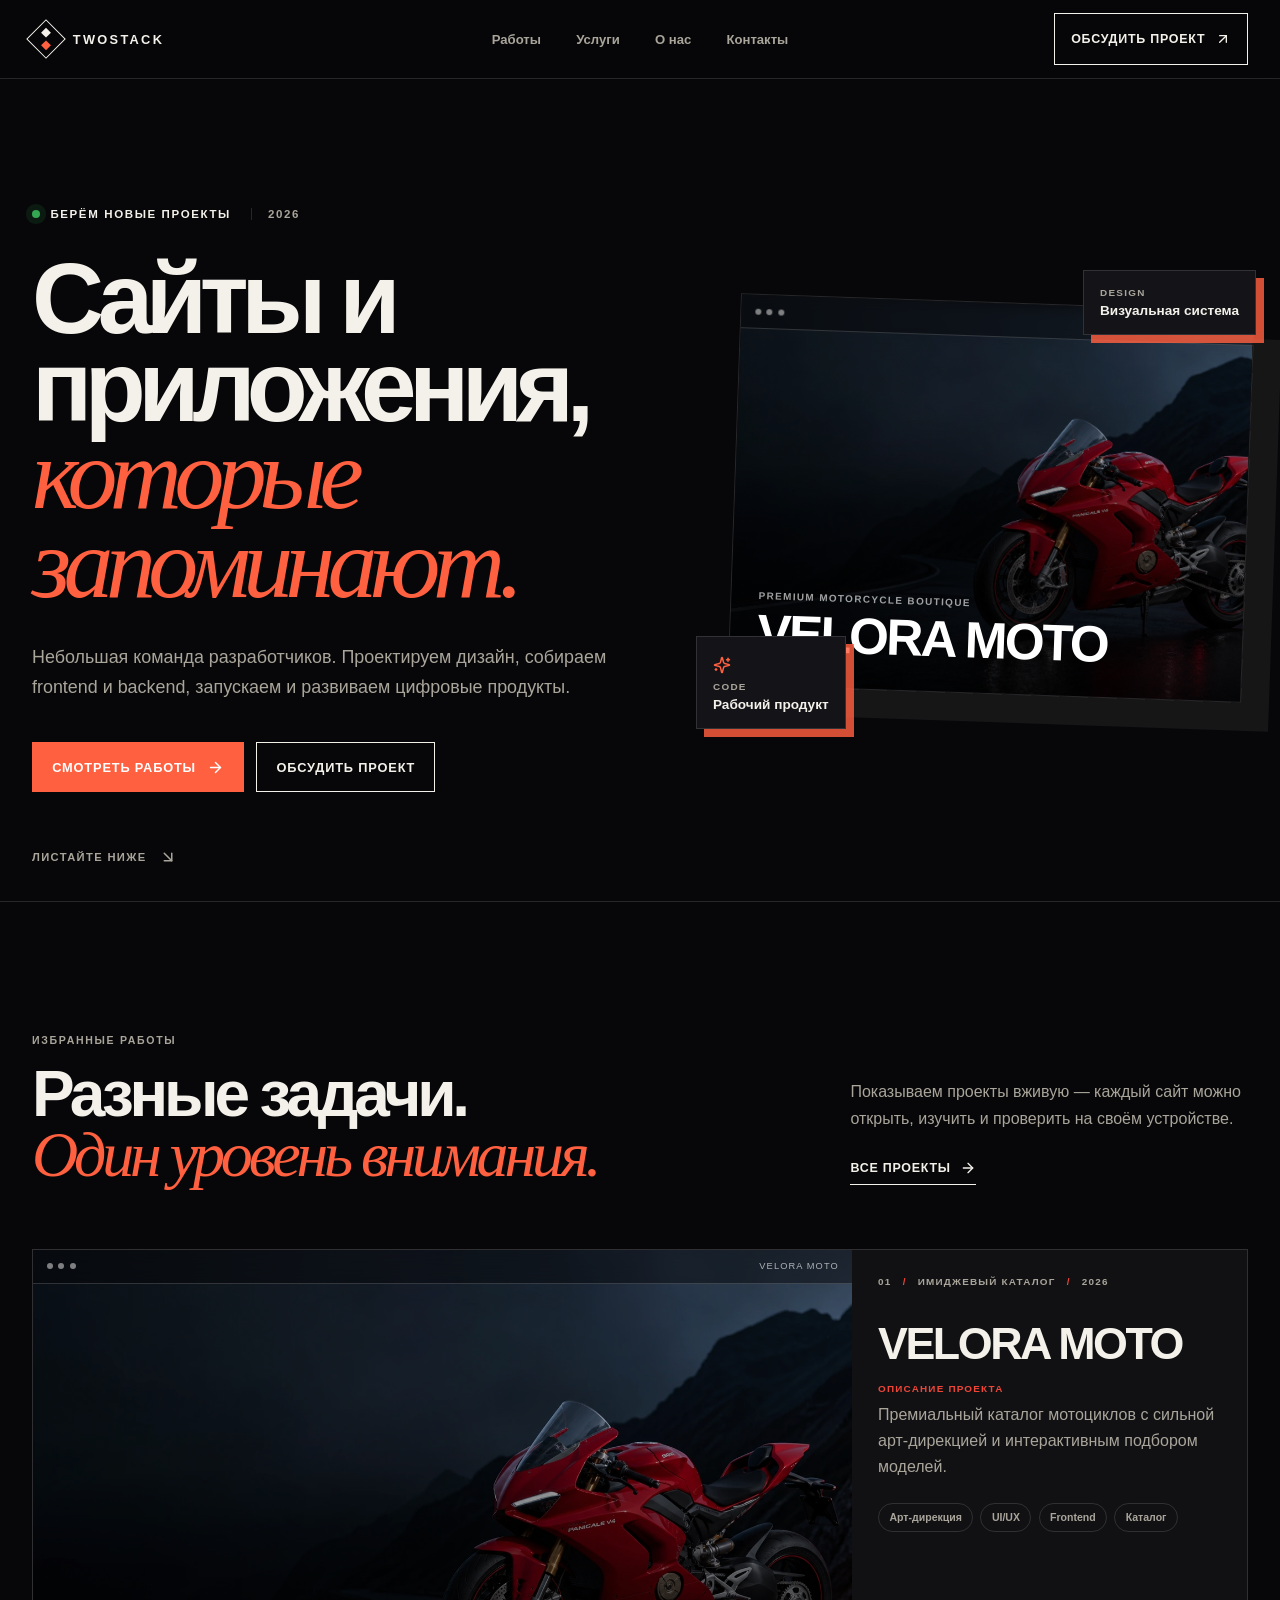
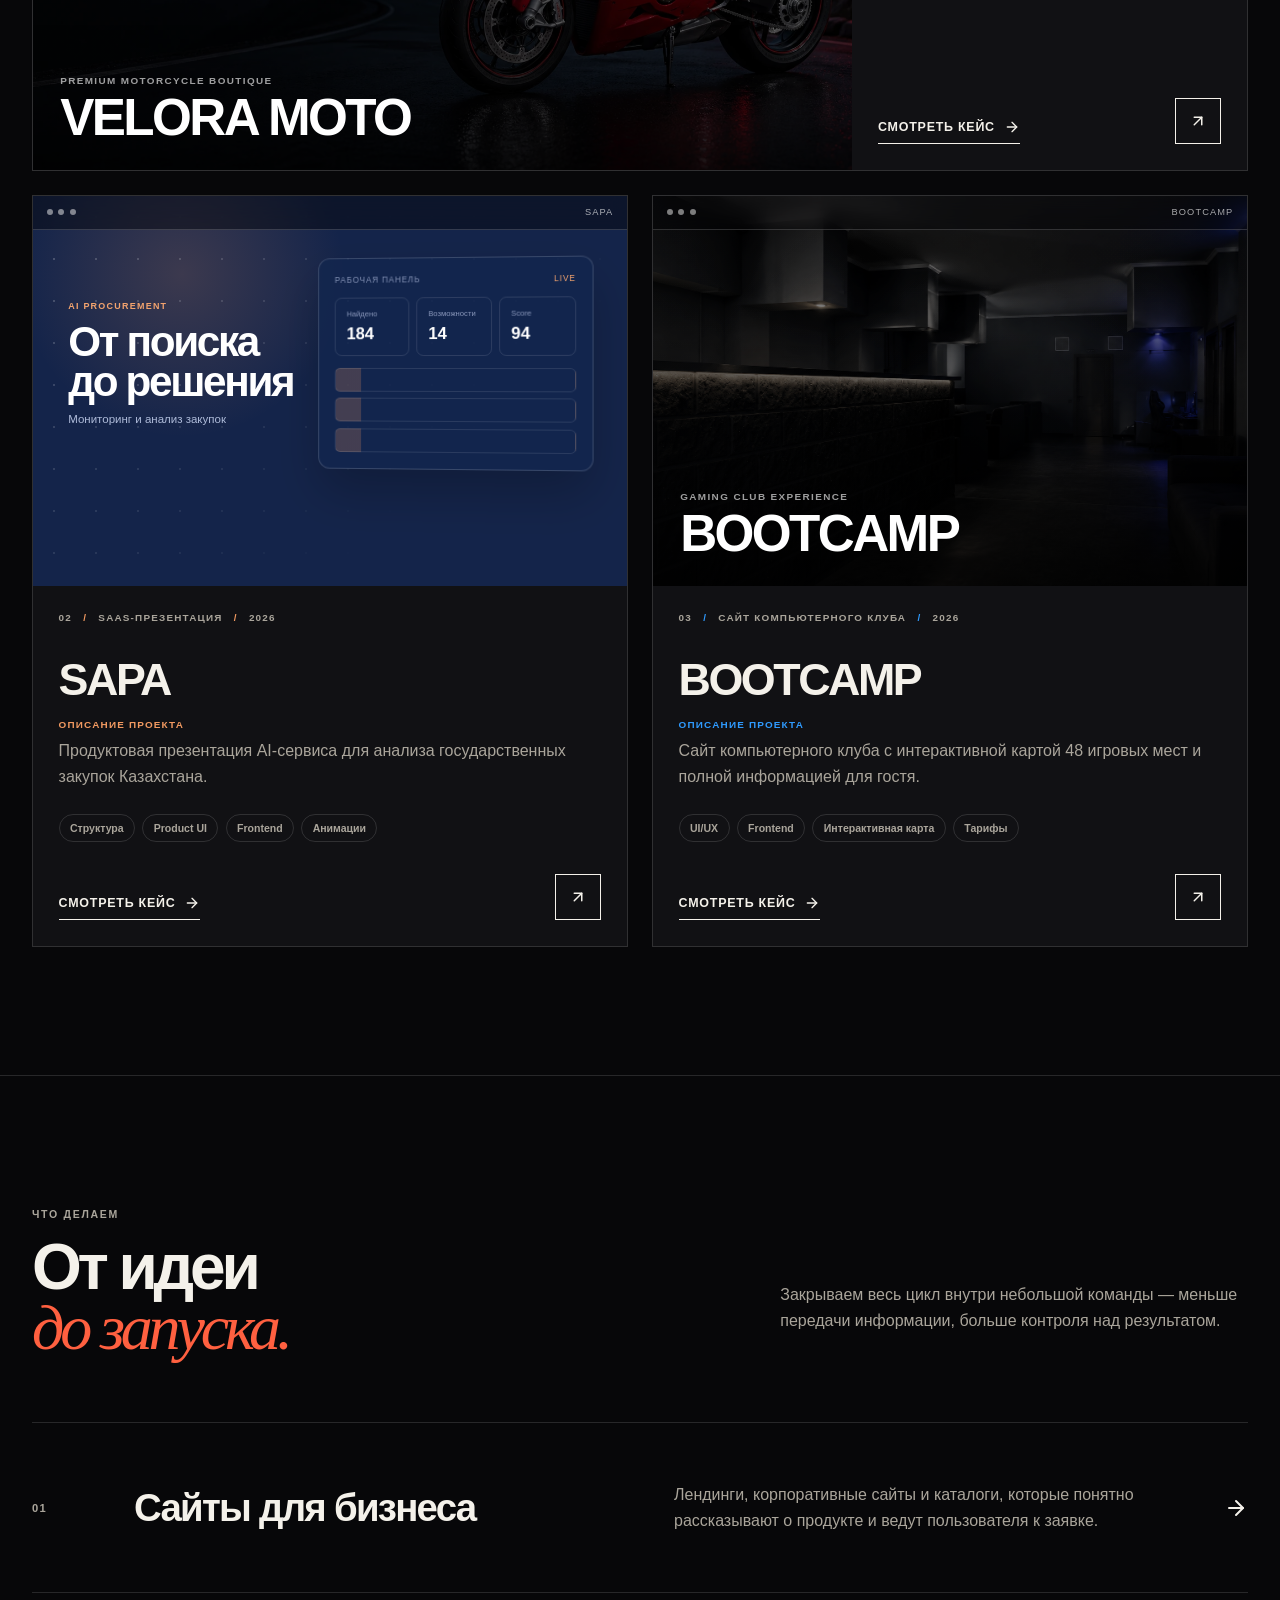
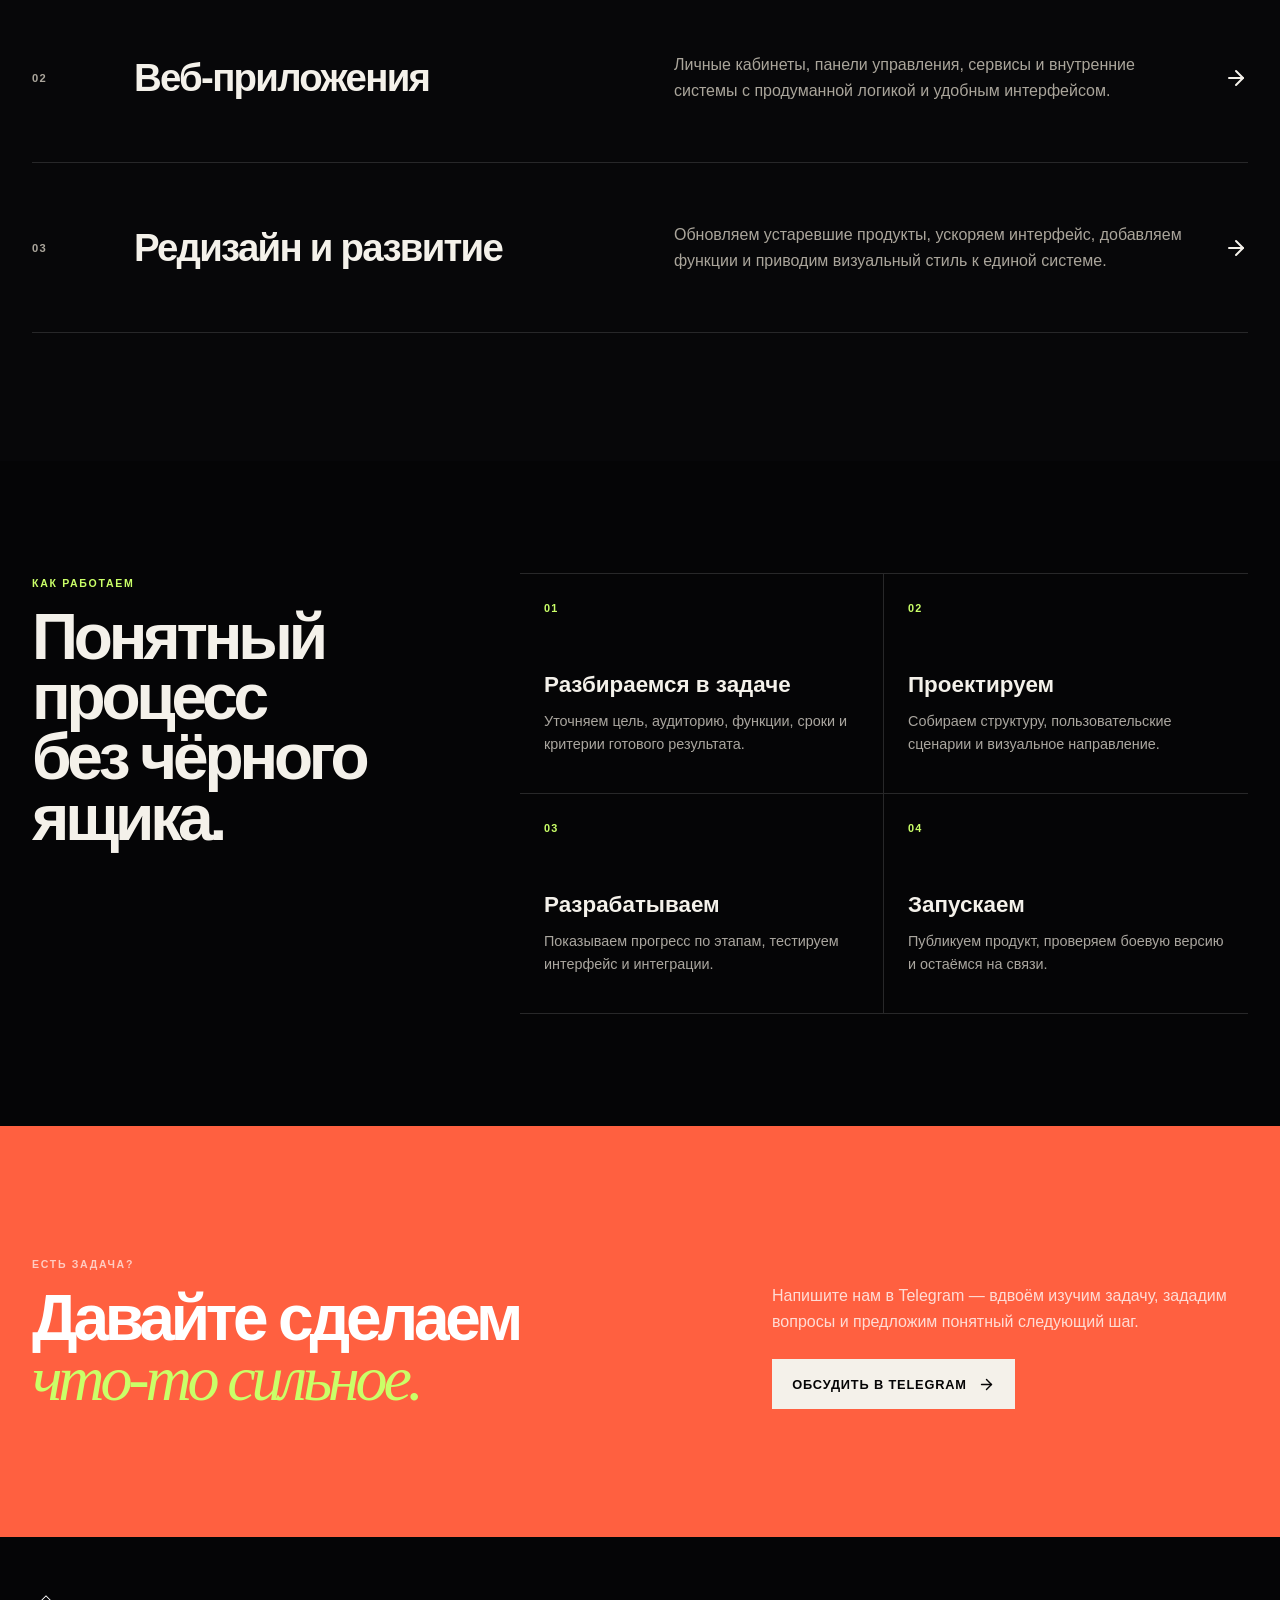
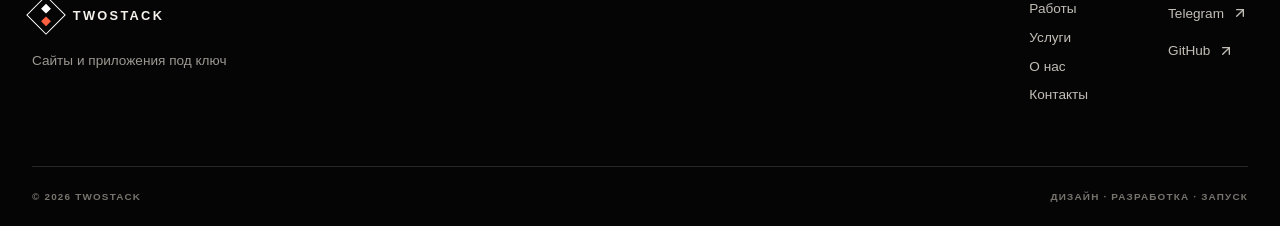
==== commit ef153710: "Rename AI Tender Scout case to SAPA" ====
--- a/index.html
+++ b/index.html
@@ -1 +1 @@
-<!DOCTYPE html><html lang="ru"><head><meta charSet="utf-8"/><meta name="viewport" content="width=device-width, initial-scale=1"/><link rel="preload" as="image" href="/projects/velora-hero.webp"/><link rel="stylesheet" href="/_next/static/chunks/30msg3-hnfnqd.css" data-precedence="next"/><link rel="preload" as="script" fetchPriority="low" href="/_next/static/chunks/3s6nzrbk-8mnv.js"/><script src="/_next/static/chunks/0y-dctk-kmqss.js" async=""></script><script src="/_next/static/chunks/227kwhsrjlnp4.js" async=""></script><script src="/_next/static/chunks/0yjvrbhf1fq4n.js" async=""></script><script src="/_next/static/chunks/turbopack-0uu3tnbjwt46k.js" async=""></script><script src="/_next/static/chunks/0t7cvx24egh8m.js" async="" crossorigin=""></script><script src="/_next/static/chunks/1nltt5i58uhz8.js" async="" crossorigin=""></script><title>TWOSTACK — Сайты и приложения под ключ</title><meta name="description" content="Небольшая команда разработчиков. Проектируем дизайн, собираем frontend и backend, запускаем и развиваем цифровые продукты."/><link rel="icon" href="/favicon.svg"/><script src="/_next/static/chunks/0cz1d0mv5g_q7.js" noModule=""></script></head><body><div hidden=""><!--$--><!--/$--></div><div class="site-background" aria-hidden="true"><span class="background-orb orb-one"></span><span class="background-orb orb-two"></span><span class="background-grid"></span><span class="background-noise"></span></div><a class="skip-link" href="#content">Перейти к содержимому</a><header class="site-header initial-reveal" data-reveal="true"><div class="header-inner"><a class="brand" href="/" aria-label="TWOSTACK — главная"><span class="brand-mark" aria-hidden="true"><i></i><i></i></span><span>TWOSTACK</span></a><nav class="desktop-nav" aria-label="Основная навигация"><a class="nav-link" href="/work/">Работы</a><a class="nav-link" href="/services/">Услуги</a><a class="nav-link" href="/about/">О нас</a><a class="nav-link" href="/contact/">Контакты</a></nav><a class="header-cta" href="https://t.me/qquki1" target="_blank" rel="noreferrer">Обсудить проект <svg xmlns="http://www.w3.org/2000/svg" width="24" height="24" viewBox="0 0 24 24" fill="none" stroke="currentColor" stroke-width="2" stroke-linecap="round" stroke-linejoin="round" class="lucide lucide-arrow-up-right" aria-hidden="true"><path d="M7 7h10v10"></path><path d="M7 17 17 7"></path></svg></a><button class="menu-button" type="button" aria-label="Открыть меню" aria-expanded="false" aria-controls="mobile-menu"><svg xmlns="http://www.w3.org/2000/svg" width="24" height="24" viewBox="0 0 24 24" fill="none" stroke="currentColor" stroke-width="2" stroke-linecap="round" stroke-linejoin="round" class="lucide lucide-menu" aria-hidden="true"><line x1="4" x2="20" y1="12" y2="12"></line><line x1="4" x2="20" y1="6" y2="6"></line><line x1="4" x2="20" y1="18" y2="18"></line></svg></button></div><nav id="mobile-menu" class="mobile-menu" aria-label="Мобильная навигация"><a href="/work/">Работы<svg xmlns="http://www.w3.org/2000/svg" width="24" height="24" viewBox="0 0 24 24" fill="none" stroke="currentColor" stroke-width="2" stroke-linecap="round" stroke-linejoin="round" class="lucide lucide-arrow-up-right" aria-hidden="true"><path d="M7 7h10v10"></path><path d="M7 17 17 7"></path></svg></a><a href="/services/">Услуги<svg xmlns="http://www.w3.org/2000/svg" width="24" height="24" viewBox="0 0 24 24" fill="none" stroke="currentColor" stroke-width="2" stroke-linecap="round" stroke-linejoin="round" class="lucide lucide-arrow-up-right" aria-hidden="true"><path d="M7 7h10v10"></path><path d="M7 17 17 7"></path></svg></a><a href="/about/">О нас<svg xmlns="http://www.w3.org/2000/svg" width="24" height="24" viewBox="0 0 24 24" fill="none" stroke="currentColor" stroke-width="2" stroke-linecap="round" stroke-linejoin="round" class="lucide lucide-arrow-up-right" aria-hidden="true"><path d="M7 7h10v10"></path><path d="M7 17 17 7"></path></svg></a><a href="/contact/">Контакты<svg xmlns="http://www.w3.org/2000/svg" width="24" height="24" viewBox="0 0 24 24" fill="none" stroke="currentColor" stroke-width="2" stroke-linecap="round" stroke-linejoin="round" class="lucide lucide-arrow-up-right" aria-hidden="true"><path d="M7 7h10v10"></path><path d="M7 17 17 7"></path></svg></a></nav></header><main id="content"><section class="home-hero initial-reveal" data-reveal="true"><div class="hero-copy" data-reveal-item="true"><div class="availability"><i></i>Берём новые проекты<span>2026</span></div><h1>Сайты и приложения,<br/><em>которые запоминают.</em></h1><p>Небольшая команда разработчиков. Проектируем дизайн, собираем frontend и backend, запускаем и развиваем цифровые продукты.</p><div class="hero-actions"><a class="button button-accent" href="/work/">Смотреть работы <svg xmlns="http://www.w3.org/2000/svg" width="24" height="24" viewBox="0 0 24 24" fill="none" stroke="currentColor" stroke-width="2" stroke-linecap="round" stroke-linejoin="round" class="lucide lucide-arrow-right" aria-hidden="true"><path d="M5 12h14"></path><path d="m12 5 7 7-7 7"></path></svg></a><a class="button button-ghost" href="https://t.me/qquki1" target="_blank" rel="noreferrer">Обсудить проект</a></div></div><div class="hero-showcase" data-reveal-item="true"><div class="hero-preview-card"><div class="project-preview image-preview velora-preview"><img alt="Главный экран проекта VELORA MOTO" decoding="async" data-nimg="fill" style="position:absolute;height:100%;width:100%;left:0;top:0;right:0;bottom:0;color:transparent" src="/projects/velora-hero.webp"/><div class="preview-browser-bar"><i></i><i></i><i></i><span>VELORA MOTO</span></div><div class="preview-overlay"></div><div class="preview-label"><span>Premium motorcycle boutique</span><strong>VELORA MOTO</strong></div></div></div><div class="floating-note note-one"><span>DESIGN</span><b>Визуальная система</b></div><div class="floating-note note-two"><svg xmlns="http://www.w3.org/2000/svg" width="24" height="24" viewBox="0 0 24 24" fill="none" stroke="currentColor" stroke-width="2" stroke-linecap="round" stroke-linejoin="round" class="lucide lucide-sparkles" aria-hidden="true"><path d="M9.937 15.5A2 2 0 0 0 8.5 14.063l-6.135-1.582a.5.5 0 0 1 0-.962L8.5 9.936A2 2 0 0 0 9.937 8.5l1.582-6.135a.5.5 0 0 1 .963 0L14.063 8.5A2 2 0 0 0 15.5 9.937l6.135 1.581a.5.5 0 0 1 0 .964L15.5 14.063a2 2 0 0 0-1.437 1.437l-1.582 6.135a.5.5 0 0 1-.963 0z"></path><path d="M20 3v4"></path><path d="M22 5h-4"></path><path d="M4 17v2"></path><path d="M5 18H3"></path></svg><span>CODE</span><b>Рабочий продукт</b></div></div><a class="scroll-hint" href="#featured"><span>Листайте ниже</span><svg xmlns="http://www.w3.org/2000/svg" width="24" height="24" viewBox="0 0 24 24" fill="none" stroke="currentColor" stroke-width="2" stroke-linecap="round" stroke-linejoin="round" class="lucide lucide-arrow-down-right" aria-hidden="true"><path d="m7 7 10 10"></path><path d="M17 7v10H7"></path></svg></a></section><section id="featured" class="section featured-section" data-reveal="true"><div class="section-head" data-reveal-item="true"><div><span class="section-kicker">Избранные работы</span><h2>Разные задачи.<br/><em>Один уровень внимания.</em></h2></div><div><p>Показываем проекты вживую — каждый сайт можно открыть, изучить и проверить на своём устройстве.</p><a class="text-link" href="/work/">Все проекты <svg xmlns="http://www.w3.org/2000/svg" width="24" height="24" viewBox="0 0 24 24" fill="none" stroke="currentColor" stroke-width="2" stroke-linecap="round" stroke-linejoin="round" class="lucide lucide-arrow-right" aria-hidden="true"><path d="M5 12h14"></path><path d="m12 5 7 7-7 7"></path></svg></a></div></div><div class="project-grid"><article class="project-card" data-reveal-item="true" style="--project-accent:#ef4638"><a class="project-card-visual" href="/work/velora-moto/" aria-label="Открыть кейс VELORA MOTO"><div class="project-preview image-preview velora-preview"><img alt="Главный экран проекта VELORA MOTO" decoding="async" data-nimg="fill" style="position:absolute;height:100%;width:100%;left:0;top:0;right:0;bottom:0;color:transparent" src="/projects/velora-hero.webp"/><div class="preview-browser-bar"><i></i><i></i><i></i><span>VELORA MOTO</span></div><div class="preview-overlay"></div><div class="preview-label"><span>Premium motorcycle boutique</span><strong>VELORA MOTO</strong></div></div></a><div class="project-card-body"><div class="project-meta"><span>01</span><span>Имиджевый каталог</span><span>2026</span></div><h2><a href="/work/velora-moto/">VELORA MOTO</a></h2><span class="project-description-label">Описание проекта</span><p>Премиальный каталог мотоциклов с сильной арт-дирекцией и интерактивным подбором моделей.</p><ul class="tag-list" aria-label="Направления проекта VELORA MOTO"><li>Арт-дирекция</li><li>UI/UX</li><li>Frontend</li><li>Каталог</li></ul><div class="project-card-actions"><a class="text-link" href="/work/velora-moto/">Смотреть кейс <svg xmlns="http://www.w3.org/2000/svg" width="24" height="24" viewBox="0 0 24 24" fill="none" stroke="currentColor" stroke-width="2" stroke-linecap="round" stroke-linejoin="round" class="lucide lucide-arrow-right" aria-hidden="true"><path d="M5 12h14"></path><path d="m12 5 7 7-7 7"></path></svg></a><a class="icon-link" href="https://quki22.github.io/Veloramotors/?v=20260820" target="_blank" rel="noreferrer" aria-label="Открыть сайт VELORA MOTO"><svg xmlns="http://www.w3.org/2000/svg" width="24" height="24" viewBox="0 0 24 24" fill="none" stroke="currentColor" stroke-width="2" stroke-linecap="round" stroke-linejoin="round" class="lucide lucide-arrow-up-right" aria-hidden="true"><path d="M7 7h10v10"></path><path d="M7 17 17 7"></path></svg></a></div></div></article><article class="project-card" data-reveal-item="true" style="--project-accent:#f29a61"><a class="project-card-visual" href="/work/ai-tender-scout/" aria-label="Открыть кейс AI Tender Scout"><div class="project-preview tender-preview" aria-label="Превью интерфейса AI Tender Scout"><div class="preview-browser-bar"><i></i><i></i><i></i><span>AI Tender Scout</span></div><div class="tender-grid"><div class="tender-copy"><span>AI PROCUREMENT</span><strong>От поиска<br/>до решения</strong><p>Мониторинг и анализ закупок</p></div><div class="tender-panel"><div class="panel-head"><span>РАБОЧАЯ ПАНЕЛЬ</span><i>LIVE</i></div><div class="tender-metrics"><span><small>Найдено</small><b>184</b></span><span><small>Возможности</small><b>14</b></span><span><small>Score</small><b>94</b></span></div><div class="tender-rows"><i></i><i></i><i></i></div></div></div></div></a><div class="project-card-body"><div class="project-meta"><span>02</span><span>SaaS-презентация</span><span>2026</span></div><h2><a href="/work/ai-tender-scout/">AI Tender Scout</a></h2><span class="project-description-label">Описание проекта</span><p>Продуктовая презентация AI-сервиса для анализа государственных закупок Казахстана.</p><ul class="tag-list" aria-label="Направления проекта AI Tender Scout"><li>Структура</li><li>Product UI</li><li>Frontend</li><li>Анимации</li></ul><div class="project-card-actions"><a class="text-link" href="/work/ai-tender-scout/">Смотреть кейс <svg xmlns="http://www.w3.org/2000/svg" width="24" height="24" viewBox="0 0 24 24" fill="none" stroke="currentColor" stroke-width="2" stroke-linecap="round" stroke-linejoin="round" class="lucide lucide-arrow-right" aria-hidden="true"><path d="M5 12h14"></path><path d="m12 5 7 7-7 7"></path></svg></a><a class="icon-link" href="https://tender-sayt.vercel.app/" target="_blank" rel="noreferrer" aria-label="Открыть сайт AI Tender Scout"><svg xmlns="http://www.w3.org/2000/svg" width="24" height="24" viewBox="0 0 24 24" fill="none" stroke="currentColor" stroke-width="2" stroke-linecap="round" stroke-linejoin="round" class="lucide lucide-arrow-up-right" aria-hidden="true"><path d="M7 7h10v10"></path><path d="M7 17 17 7"></path></svg></a></div></div></article><article class="project-card" data-reveal-item="true" style="--project-accent:#2f9bff"><a class="project-card-visual" href="/work/bootcamp/" aria-label="Открыть кейс BOOTCAMP"><div class="project-preview image-preview bootcamp-preview"><img alt="Главный экран проекта BOOTCAMP" loading="lazy" decoding="async" data-nimg="fill" style="position:absolute;height:100%;width:100%;left:0;top:0;right:0;bottom:0;color:transparent" src="/projects/bootcamp-hero.png"/><div class="preview-browser-bar"><i></i><i></i><i></i><span>BOOTCAMP</span></div><div class="preview-overlay"></div><div class="preview-label"><span>Gaming club experience</span><strong>BOOTCAMP</strong></div></div></a><div class="project-card-body"><div class="project-meta"><span>03</span><span>Сайт компьютерного клуба</span><span>2026</span></div><h2><a href="/work/bootcamp/">BOOTCAMP</a></h2><span class="project-description-label">Описание проекта</span><p>Сайт компьютерного клуба с интерактивной картой 48 игровых мест и полной информацией для гостя.</p><ul class="tag-list" aria-label="Направления проекта BOOTCAMP"><li>UI/UX</li><li>Frontend</li><li>Интерактивная карта</li><li>Тарифы</li></ul><div class="project-card-actions"><a class="text-link" href="/work/bootcamp/">Смотреть кейс <svg xmlns="http://www.w3.org/2000/svg" width="24" height="24" viewBox="0 0 24 24" fill="none" stroke="currentColor" stroke-width="2" stroke-linecap="round" stroke-linejoin="round" class="lucide lucide-arrow-right" aria-hidden="true"><path d="M5 12h14"></path><path d="m12 5 7 7-7 7"></path></svg></a><a class="icon-link" href="https://kokoswi.github.io/Bootcamp-syti/" target="_blank" rel="noreferrer" aria-label="Открыть сайт BOOTCAMP"><svg xmlns="http://www.w3.org/2000/svg" width="24" height="24" viewBox="0 0 24 24" fill="none" stroke="currentColor" stroke-width="2" stroke-linecap="round" stroke-linejoin="round" class="lucide lucide-arrow-up-right" aria-hidden="true"><path d="M7 7h10v10"></path><path d="M7 17 17 7"></path></svg></a></div></div></article></div></section><section class="section services-preview" data-reveal="true"><div class="section-head compact" data-reveal-item="true"><div><span class="section-kicker">Что делаем</span><h2>От идеи<br/><em>до запуска.</em></h2></div><div><p>Закрываем весь цикл внутри небольшой команды — меньше передачи информации, больше контроля над результатом.</p></div></div><div class="service-list"><a class="service-row" href="/services/" data-reveal-item="true"><span>01</span><h3>Сайты для бизнеса</h3><p>Лендинги, корпоративные сайты и каталоги, которые понятно рассказывают о продукте и ведут пользователя к заявке.</p><svg xmlns="http://www.w3.org/2000/svg" width="24" height="24" viewBox="0 0 24 24" fill="none" stroke="currentColor" stroke-width="2" stroke-linecap="round" stroke-linejoin="round" class="lucide lucide-arrow-right" aria-hidden="true"><path d="M5 12h14"></path><path d="m12 5 7 7-7 7"></path></svg></a><a class="service-row" href="/services/" data-reveal-item="true"><span>02</span><h3>Веб-приложения</h3><p>Личные кабинеты, панели управления, сервисы и внутренние системы с продуманной логикой и удобным интерфейсом.</p><svg xmlns="http://www.w3.org/2000/svg" width="24" height="24" viewBox="0 0 24 24" fill="none" stroke="currentColor" stroke-width="2" stroke-linecap="round" stroke-linejoin="round" class="lucide lucide-arrow-right" aria-hidden="true"><path d="M5 12h14"></path><path d="m12 5 7 7-7 7"></path></svg></a><a class="service-row" href="/services/" data-reveal-item="true"><span>03</span><h3>Редизайн и развитие</h3><p>Обновляем устаревшие продукты, ускоряем интерфейс, добавляем функции и приводим визуальный стиль к единой системе.</p><svg xmlns="http://www.w3.org/2000/svg" width="24" height="24" viewBox="0 0 24 24" fill="none" stroke="currentColor" stroke-width="2" stroke-linecap="round" stroke-linejoin="round" class="lucide lucide-arrow-right" aria-hidden="true"><path d="M5 12h14"></path><path d="m12 5 7 7-7 7"></path></svg></a></div></section><section class="process-band" data-reveal="true"><div class="process-band-head" data-reveal-item="true"><span class="section-kicker">Как работаем</span><h2>Понятный процесс<br/>без чёрного ящика.</h2></div><ol class="process-grid"><li data-reveal-item="true"><span>01</span><h3>Разбираемся в задаче</h3><p>Уточняем цель, аудиторию, функции, сроки и критерии готового результата.</p></li><li data-reveal-item="true"><span>02</span><h3>Проектируем</h3><p>Собираем структуру, пользовательские сценарии и визуальное направление.</p></li><li data-reveal-item="true"><span>03</span><h3>Разрабатываем</h3><p>Показываем прогресс по этапам, тестируем интерфейс и интеграции.</p></li><li data-reveal-item="true"><span>04</span><h3>Запускаем</h3><p>Публикуем продукт, проверяем боевую версию и остаёмся на связи.</p></li></ol></section><section class="contact-cta" data-reveal="true"><div data-reveal-item="true"><span class="section-kicker">Есть задача?</span><h2>Давайте сделаем<br/><em>что-то сильное.</em></h2></div><div class="contact-cta-side" data-reveal-item="true"><p>Напишите нам в Telegram — вдвоём изучим задачу, зададим вопросы и предложим понятный следующий шаг.</p><a class="button button-light" href="https://t.me/qquki1" target="_blank" rel="noreferrer">Обсудить в Telegram <svg xmlns="http://www.w3.org/2000/svg" width="24" height="24" viewBox="0 0 24 24" fill="none" stroke="currentColor" stroke-width="2" stroke-linecap="round" stroke-linejoin="round" class="lucide lucide-arrow-right" aria-hidden="true"><path d="M5 12h14"></path><path d="m12 5 7 7-7 7"></path></svg></a></div></section><!--$--><!--/$--></main><footer class="site-footer" data-reveal="true"><div class="footer-top"><div><a class="brand footer-brand" href="/"><span class="brand-mark" aria-hidden="true"><i></i><i></i></span><span>TWOSTACK</span></a><p>Сайты и приложения под ключ</p></div><nav aria-label="Навигация в подвале"><a href="/work/">Работы</a><a href="/services/">Услуги</a><a href="/about/">О нас</a><a href="/contact/">Контакты</a></nav><div class="footer-socials"><a class="footer-github" href="https://t.me/qquki1" target="_blank" rel="noreferrer">Telegram <svg xmlns="http://www.w3.org/2000/svg" width="24" height="24" viewBox="0 0 24 24" fill="none" stroke="currentColor" stroke-width="2" stroke-linecap="round" stroke-linejoin="round" class="lucide lucide-arrow-up-right" aria-hidden="true"><path d="M7 7h10v10"></path><path d="M7 17 17 7"></path></svg></a><a class="footer-github" href="https://github.com/quki22" target="_blank" rel="noreferrer">GitHub <svg xmlns="http://www.w3.org/2000/svg" width="24" height="24" viewBox="0 0 24 24" fill="none" stroke="currentColor" stroke-width="2" stroke-linecap="round" stroke-linejoin="round" class="lucide lucide-arrow-up-right" aria-hidden="true"><path d="M7 7h10v10"></path><path d="M7 17 17 7"></path></svg></a></div></div><div class="footer-bottom"><span>© <!-- -->2026<!-- --> TWOSTACK</span><span>Дизайн · Разработка · Запуск</span></div></footer><script src="/_next/static/chunks/3s6nzrbk-8mnv.js" id="_R_" async=""></script><script>(self.__next_f=self.__next_f||[]).push([0])</script><script>self.__next_f.push([1,"1:\"$Sreact.fragment\"\n2:I[94202,[\"/_next/static/chunks/0t7cvx24egh8m.js\"],\"PageMotion\"]\n3:I[48303,[\"/_next/static/chunks/0t7cvx24egh8m.js\"],\"SiteHeader\"]\n4:I[39756,[\"/_next/static/chunks/0t7cvx24egh8m.js\"],\"default\"]\n5:I[37457,[\"/_next/static/chunks/0t7cvx24egh8m.js\"],\"default\"]\n10:I[68027,[\"/_next/static/chunks/0t7cvx24egh8m.js\"],\"default\",1]\n:HL[\"/_next/static/chunks/30msg3-hnfnqd.css\",\"style\"]\n0:{\"P\":null,\"c\":[\"\",\"\"],\"q\":\"\",\"i\":false,\"f\":[[[\"\",{\"children\":[\"__PAGE__\",{},\"$undefined\",\"$undefined\",4608]},\"$undefined\",\"$undefined\",4624],[[\"$\",\"$1\",\"c\",{\"children\":[[[\"$\",\"link\",\"0\",{\"rel\":\"stylesheet\",\"href\":\"/_next/static/chunks/30msg3-hnfnqd.css\",\"precedence\":\"next\",\"crossOrigin\":\"$undefined\",\"nonce\":\"$undefined\"}],[\"$\",\"script\",\"script-0\",{\"src\":\"/_next/static/chunks/0t7cvx24egh8m.js\",\"async\":true,\"nonce\":\"$undefined\"}]],[\"$\",\"html\",null,{\"lang\":\"ru\",\"children\":[\"$\",\"body\",null,{\"children\":[[\"$\",\"$L2\",null,{}],[\"$\",\"div\",null,{\"className\":\"site-background\",\"aria-hidden\":\"true\",\"children\":[[\"$\",\"span\",null,{\"className\":\"background-orb orb-one\"}],[\"$\",\"span\",null,{\"className\":\"background-orb orb-two\"}],[\"$\",\"span\",null,{\"className\":\"background-grid\"}],[\"$\",\"span\",null,{\"className\":\"background-noise\"}]]}],[\"$\",\"a\",null,{\"className\":\"skip-link\",\"href\":\"#content\",\"children\":\"Перейти к содержимому\"}],[\"$\",\"$L3\",null,{}],[\"$\",\"main\",null,{\"id\":\"content\",\"children\":[\"$\",\"$L4\",null,{\"parallelRouterKey\":\"children\",\"error\":\"$undefined\",\"errorStyles\":\"$undefined\",\"errorScripts\":\"$undefined\",\"template\":[\"$\",\"$L5\",null,{}],\"templateStyles\":\"$undefined\",\"templateScripts\":\"$undefined\",\"notFound\":[[[\"$\",\"title\",null,{\"children\":\"404: This page could not be found.\"}],[\"$\",\"div\",null,{\"style\":{\"fontFamily\":\"system-ui,\\\"Segoe UI\\\",Roboto,Helvetica,Arial,sans-serif,\\\"Apple Color Emoji\\\",\\\"Segoe UI Emoji\\\"\",\"height\":\"100vh\",\"textAlign\":\"center\",\"display\":\"flex\",\"flexDirection\":\"column\",\"alignItems\":\"center\",\"justifyContent\":\"center\"},\"children\":[\"$\",\"div\",null,{\"children\":[[\"$\",\"style\",null,{\"dangerouslySetInnerHTML\":{\"__html\":\"body{color:#000;background:#fff;margin:0}.next-error-h1{border-right:1px solid rgba(0,0,0,.3)}@media (prefers-color-scheme:dark){body{color:#fff;background:#000}.next-error-h1{border-right:1px solid rgba(255,255,255,.3)}}\"}}],[\"$\",\"h1\",null,{\"className\":\"next-error-h1\",\"style\":{\"display\":\"inline-block\",\"margin\":\"0 20px 0 0\",\"padding\":\"0 23px 0 0\",\"fontSize\":24,\"fontWeight\":500,\"verticalAlign\":\"top\",\"lineHeight\":\"49px\"},\"children\":404}],[\"$\",\"div\",null,{\"style\":{\"display\":\"inline-block\"},\"children\":[\"$\",\"h2\",null,{\"style\":{\"fontSize\":14,\"fontWeight\":400,\"lineHeight\":\"49px\",\"margin\":0},\"children\":\"This page could not be found.\"}]}]]}]}]],[]],\"forbidden\":\"$undefined\",\"unauthorized\":\"$undefined\"}]}],[\"$\",\"footer\",null,{\"className\":\"site-footer\",\"data-reveal\":true,\"children\":[[\"$\",\"div\",null,{\"className\":\"footer-top\",\"children\":[[\"$\",\"div\",null,{\"children\":[[\"$\",\"a\",null,{\"className\":\"brand footer-brand\",\"href\":\"/\",\"children\":[[\"$\",\"span\",null,{\"className\":\"brand-mark\",\"aria-hidden\":\"true\",\"children\":[[\"$\",\"i\",null,{}],[\"$\",\"i\",null,{}]]}],[\"$\",\"span\",null,{\"children\":\"TWOSTACK\"}]]}],[\"$\",\"p\",null,{\"children\":\"Сайты и приложения под ключ\"}]]}],[\"$\",\"nav\",null,{\"aria-label\":\"Навигация в подвале\",\"children\":[[\"$\",\"a\",\"/work/\",{\"href\":\"/work/\",\"children\":\"Работы\"}],[\"$\",\"a\",\"/services/\",{\"href\":\"/services/\",\"children\":\"Услуги\"}],[\"$\",\"a\",\"/about/\",{\"href\":\"/about/\",\"children\":\"О нас\"}],[\"$\",\"a\",\"/contact/\",{\"href\":\"/contact/\",\"children\":\"Контакты\"}]]}],[\"$\",\"div\",null,{\"className\":\"footer-socials\",\"children\":[[\"$\",\"a\",null,{\"className\":\"footer-github\",\"href\":\"https://t.me/qquki1\",\"target\":\"_blank\",\"rel\":\"noreferrer\",\"children\":[\"Telegram \",[\"$\",\"svg\",null,{\"ref\":\"$undefined\",\"xmlns\":\"http://www.w3.org/2000/svg\",\"width\":24,\"height\":24,\"viewBox\":\"0 0 24 24\",\"fill\":\"none\",\"stroke\":\"currentColor\",\"strokeWidth\":2,\"strokeLinecap\":\"round\",\"strokeLinejoin\":\"round\",\"className\":\"lucide lucide-arrow-up-right\",\"aria-hidden\":\"true\",\"children\":[[\"$\",\"path\",\"1tivn9\",{\"d\":\"M7 7h10v10\"}],[\"$\",\"path\",\"1vkiza\",{\"d\":\"M7 17 17 7\"}],\"$undefined\"]}]]}],[\"$\",\"a\",null,{\"className\":\"footer-github\",\"href\":\"https://github.com/quki22\",\"target\":\"_blank\",\"rel\":\"noreferrer\",\"children\":[\"GitHub \",[\"$\",\"svg\",null,{\"ref\":\"$undefined\",\"xmlns\":\"http://www.w3.org/2000/svg\",\"width\":24,\"height\":24,\"viewBox\":\"0 0 24 24\",\"fill\":\"none\",\"stroke\":\"currentColor\",\"strokeWidth\":2,\"strokeLinecap\":\"round\",\"strokeLinejoin\":\"round\",\"className\":\"lucide lucide-arrow-up-right\",\"aria-hidden\":\"true\",\"children\":[[\"$\",\"path\",\"1tivn9\",{\"d\":\"M7 7h10v10\"}],[\"$\",\"path\",\"1vkiza\",{\"d\":\"M7 17 17 7\"}],\"$undefined\"]}]]}]]}]]}],[\"$\",\"div\",null,{\"className\":\"footer-bottom\",\"children\":[[\"$\",\"span\",null,{\"children\":[\"© \",2026,\" TWOSTACK\"]}],[\"$\",\"span\",null,{\"children\":\"Дизайн · Разработка · Запуск\"}]]}]]}]]}]}]]}],{\"children\":[[\"$\",\"$1\",\"c\",{\"children\":[[[\"$\",\"section\",null,{\"className\":\"home-hero initial-reveal\",\"data-reveal\":true,\"children\":[[\"$\",\"div\",null,{\"className\":\"hero-copy\",\"data-reveal-item\":true,\"children\":[[\"$\",\"div\",null,{\"className\":\"availability\",\"children\":[[\"$\",\"i\",null,{}],\"Берём новые проекты\",[\"$\",\"span\",null,{\"children\":\"2026\"}]]}],[\"$\",\"h1\",null,{\"children\":[\"Сайты и приложения,\",[\"$\",\"br\",null,{}],[\"$\",\"em\",null,{\"children\":\"которые запоминают.\"}]]}],[\"$\",\"p\",null,{\"children\":\"Небольшая команда разработчиков. Проектируем дизайн, собираем frontend и backend, запускаем и развиваем цифровые продукты.\"}],\"$L6\"]}],\"$L7\",\"$L8\"]}],\"$L9\",\"$La\",\"$Lb\",\"$Lc\"],[\"$Ld\"],\"$Le\"]}],{},null,false,null]},null,false,null],\"$Lf\",false]],\"m\":\"$undefined\",\"G\":[\"$10\",[\"$L11\"]],\"S\":true,\"h\":null,\"r\":\"$undefined\",\"s\":\"$undefined\",\"a\":\"$undefined\",\"l\":\"$undefined\",\"p\":\"$undefined\",\"d\":\"$undefined\",\"b\":\"a4AL5hklZOFhWuVChdn2a\"}\n12:I[5500,[\"/_next/static/chunks/0t7cvx24egh8m.js\",\"/_next/static/chunks/1nltt5i58uhz8.js\"],\"Image\"]\n18:I[97367,[\"/_next/static/chunks/0t7cvx24egh8m.js\"],\"OutletBoundary\"]\n19:\"$Sreact.suspense\"\n1b:I[97367,[\"/_next/static/chunks/0t7cvx24egh8m.js\"],\"ViewportBoundary\"]\n1d:I[97367,[\"/_next/static/chunks/0t7cvx24egh8m.js\"],\"MetadataBoundary\"]\n6:[\"$\",\"div\",null,{\"className\":\"hero-actions\",\"children\":[[\"$\",\"a\",null,{\"className\":\"button button-accent\",\"href\":\"/work/\",\"children\":[\"Смотреть работы \",[\"$\",\"svg\",null,{\"ref\":\"$undefined\",\"xmlns\":\"http://www.w3.org/2000/svg\",\"width\":24,\"height\":24,\"viewBox\":\"0 0 24 24\",\"fill\":\"none\",\"stroke\":\"currentColor\",\"strokeWidth\":2,\"strokeLinecap\":\"round\",\"strokeLinejoin\":\"round\",\"className\":\"lucide lucide-arrow-right\",\"aria-hidden\":\"true\",\"children\":[[\"$\",\"path\",\"1ays0h\",{\"d\":\"M5 12h14\"}],[\"$\",\"path\",\"xquz4c\",{\"d\":\"m12 5 7 7-7 7\"}],\"$undefined\"]}]]}],[\"$\",\"a\",null,{\"className\":\"button button-ghost\",\"href\":\"https://t.me/qquki1\",\"target\":\"_blank\",\"rel\":\"noreferrer\",\"children\":\"Обсудить проект\"}]]}]\n7:[\"$\",\"div\",null,{\"className\":\"hero-showcase\",\"data-reveal-item\":true,\"children\":[[\"$\",\"div\",null,{\"className\":\"hero-preview-card\",\"children\":[\"$\",\"div\",null,{\"className\":\"project-preview image-preview velora-preview\",\"children\":[[\"$\",\"$L12\",null,{\"src\":\"/projects/velora-hero.webp\",\"alt\":\"Главный экран проекта VELORA MOTO\",\"fill\":true,\"sizes\":\"(max-width: 800px) 100vw, 60vw\",\"priority\":true}],[\"$\",\"div\",null,{\"className\":\"preview-browser-bar\",\"children\":[[\"$\",\"i\",null,{}],[\"$\",\"i\",null,{}],[\"$\",\"i\",null,{}],[\"$\",\"span\",null,{\"children\":\"VELORA MOTO\"}]]}],[\"$\",\"div\",null,{\"className\":\"preview-overlay\"}],[\"$\",\"div\",null,{\"className\":\"preview-label\",\"children\":[[\"$\",\"span\",null,{\"children\":\"Premium motorcycle boutique\"}],[\"$\",\"strong\",null,{\"children\":\"VELORA MOTO\"}]]}]]}]}],[\"$\",\"div\",null,{\"className\":\"floating-note note-one\",\"children\":[[\"$\",\"span\",null,{\"children\":\"DESIGN\"}],[\"$\",\"b\",null,{\"children\":\"Визуальная система\"}]]}],[\"$\",\"div\",null,{\"className\":\"floating-note note-two\",\"children\":[[\"$\",\"svg\",null,{\"ref\":\"$undefined\",\"xmlns\":\"http://www.w3.org/2000/svg\",\"width\":24,\"height\":24,\"viewBox\":\"0 0 24 24\",\"fill\":\"none\",\"stroke\":\"currentColor\",\"strokeWidth\":2,\"strokeLinecap\":\"round\",\"strokeLinejoin\":\"round\",\"className\":\"lucide lucide-sparkles\",\"aria-hidden\":\"true\",\"children\":[[\"$\",\"path\",\"4pj2yx\",{\"d\":\"M9.937 15.5A2 2 0 0 0 8.5 14.063l-6.135-1.582a.5.5 0 0 1 0-.962L8.5 9.936A2 2 0 0 0 9.937 8.5l1.582-6.135a.5.5 0 0 1 .963 0L14.063 8.5A2 2 0 0 0 15.5 9.937l6.135 1.581a.5.5 0 0 1 0 .964L15.5 14.063a2 2 0 0 0-1.437 1.437l-1.582 6.135a.5.5 0 0 1-.963 0z\"}],[\"$\",\"path\",\"1olli1\",{\"d\":\"M20 3v4\"}],[\"$\",\"path\",\"1gvqau\",{\"d\":\"M22 5h-4\"}],[\"$\",\"path\",\"vumght\",{\"d\":\"M4 17v2\"}],[\"$\",\"path\",\"zchphs\",{\"d\":\"M5 18H3\"}],\"$undefined\"]}],[\"$\",\"span\",null,{\"children\":\"CODE\"}],[\"$\",\"b\",null,{\"children\":\"Рабочий продукт\"}]]}]]}]\n8:[\"$\",\"a\",null,{\"className\":\"scroll-hint\",\"href\":\"#featured\",\"children\":[[\"$\",\"span\",null,{\"children\":\"Листайте ниже\"}],[\"$\",\"svg\",null,{\"ref\":\"$undefined\",\"xmlns\":\"http://www.w3.org/2000/svg\",\"width\":24,\"height\":24,\"viewBox\":\"0 0 24 24\",\"fill\":\"none\",\"stroke\":\"currentColor\",\"strokeWidth\":2,\"strokeLinecap\":\"round\",\"strokeLinejoin\":\"round\",\"className\":\"lucide lucide-arrow-down-right\",\"aria-hidden\":\"true\",\"children\":[[\"$\",\"path\",\"1fmybs\",{\"d\":\"m7 7 10 10\"}],[\"$\",\"path\",\"6fjiku\",{\"d\":\"M17 7v10H7\"}],\"$undefined\"]}]]}]\n9:[\"$\",\"section\",null,{\"id\":\"featured\",\"className\":\"section featured-section\",\"data-reveal\":true,\"children\":[[\"$\",\"div\",null,{\"className\":\"section-head\",\"data-reveal-item\":true,\"children\":[[\"$\",\"div\",null,{\"children\":[[\"$\",\"span\",null,{\"className\":\"section-kicker\",\"children\":\"Избранные работы\"}],[\"$\",\"h2\",null,{\"children\":[\"Разные задачи.\",[\"$\",\"br\",null,{}],[\"$\",\"em\",null,{\"children\":\"Один уровень внимания.\"}]]}]]}],[\"$\",\"div\",null,{\"children\":[[\"$\",\"p\",null,{\"children\":\"Показываем проекты вживую — каждый сайт можно открыть, изучить и проверить на своём устройстве.\"}],[\"$\",\"a\",null,{\"className\":\"text-link\",\"href\":\"/work/\",\"children\":[\"Все проекты \",[\"$\",\"svg\",null,{\"ref\":\"$undefined\",\"xmlns\":\"http://www.w3.org/2000/svg\",\"width\":24,\"height\":24,\"viewBox\":\"0 0 24 24\",\"fill\":\"none\",\"stroke\":\"currentColor\",\"strokeWidth\":2,\"strokeLinecap\":\"round\",\"strokeLinejoin\":\"round\",\"className\":\"lucide lucide-arrow-right\",\"aria-hidden\":\"true\",\"children\":[[\"$\",\"path\",\"1ays0h\",{\"d\":\"M5 12h14\"}],[\"$\",\"path\",\"xquz4c\",{\"d\":\"m12 5 7 7-7 7\"}],\"$undefined\"]}]]}]]}]]}],[\"$\",\"div\",null,{\"className\":\"project-grid\",\"children\":[[\"$\",\"article\",\"velora-moto\",{\"className\":\"project-card\",\"data-reveal-item\":true,\"style\":{\"--project-accent\":\"#ef4638\"},\"children\":[[\"$\",\"a\",null,{\"className\":\"project-card-visual\",\"href\":\"/work/velora-moto/\",\"aria-label\":\"Открыть кейс VELORA MOTO\",\"children\":[\"$\",\"div\",null,{\"className\":\"project-preview image-preview velora-preview\",\"children\":[[\"$\",\"$L12\",null,{\"src\":\"/projects/velora-hero.webp\",\"alt\":\"Главный экран проекта VELORA MOTO\",\"fill\":true,\"sizes\":\"(max-width: 800px) 100vw, 60vw\",\"priority\":true}],[\"$\",\"div\",null,{\"className\":\"preview-browser-bar\",\"children\":[[\"$\",\"i\",null,{}],[\"$\",\"i\",null,{}],[\"$\",\"i\",null,{}],[\"$\",\"span\",null,{\"children\":\"VELORA MOTO\"}]]}],[\"$\",\"div\",null,{\"className\":\"preview-overlay\"}],[\"$\",\"div\",null,{\"className\":\"preview-label\",\"children\":[[\"$\",\"span\",null,{\"children\":\"Premium motorcycle boutique\"}],[\"$\",\"strong\",null,{\"children\":\"VELORA MOTO\"}]]}]]}]}],[\"$\",\"div\",null,{\"className\":\"project-card-body\",\"children\":[[\"$\",\"div\",null,{\"className\":\"project-meta\",\"children\":[[\"$\",\"span\",null,{\"children\":\"01\"}],[\"$\",\"span\",null,{\"children\":\"Имиджевый каталог\"}],[\"$\",\"span\",null,{\"children\":\"2026\"}]]}],[\"$\",\"h2\",null,{\"children\":[\"$\",\"a\",null,{\"href\":\"/work/velora-moto/\",\"children\":\"VELORA MOTO\"}]}],[\"$\",\"span\",null,{\"className\":\"project-description-label\",\"children\":\"Описание проекта\"}],[\"$\",\"p\",null,{\"children\":\"Премиальный каталог мотоциклов с сильной арт-дирекцией и интерактивным подбором моделей.\"}],[\"$\",\"ul\",null,{\"className\":\"tag-list\",\"aria-label\":\"Направления проекта VELORA MOTO\",\"children\":[[\"$\",\"li\",\"Арт-дирекция\",{\"children\":\"Арт-дирекция\"}],[\"$\",\"li\",\"UI/UX\",{\"children\":\"UI/UX\"}],[\"$\",\"li\",\"Frontend\",{\"children\":\"Frontend\"}],[\"$\",\"li\",\"Каталог\",{\"children\":\"Каталог\"}]]}],[\"$\",\"div\",null,{\"className\":\"project-card-actions\",\"children\":[[\"$\",\"a\",null,{\"className\":\"text-link\",\"href\":\"/work/velora-moto/\",\"children\":[\"Смотреть кейс \",[\"$\",\"svg\",null,{\"ref\":\"$undefined\",\"xmlns\":\"http://www.w3.org/2000/svg\",\"width\":24,\"height\":24,\"viewBox\":\"0 0 24 24\",\"fill\":\"none\",\"stroke\":\"currentColor\",\"strokeWidth\":2,\"strokeLinecap\":\"round\",\"strokeLinejoin\":\"round\",\"className\":\"lucide lucide-arrow-right\",\"aria-hidden\":\"true\",\"children\":[[\"$\",\"path\",\"1ays0h\",{\"d\":\"M5 12h14\"}],[\"$\",\"path\",\"xquz4c\",{\"d\":\"m12 5 7 7-7 7\"}],\"$undefined\"]}]]}],[\"$\",\"a\",null,{\"className\":\"icon-link\",\"href\":\"https://quki22.github.io/Veloramotors/?v=20260820\",\"target\":\"_blank\",\"rel\":\"noreferrer\",\"aria-label\":\"Открыть сайт VELORA MOTO\",\"children\":[\"$\",\"svg\",null,{\"ref\":\"$undefined\",\"xmlns\":\"http://www.w3.org/2000/svg\",\"width\":24,\"height\":24,\"viewBox\":\"0 0 24 24\",\"fill\":\"none\",\"stroke\":\"currentColor\",\"strokeWidth\":2,\"strokeLinecap\":\"round\",\"strokeLinejoin\":\"round\",\"className\":\"lucide lucide-arrow-up-right\",\"aria-hidden\":\"true\",\"children\":[[\"$\",\"path\",\"1tivn9\",{\"d\":\"M7 7h10v10\"}],[\"$\",\"path\",\"1vkiza\",{\"d\":\"M7 17 17 7\"}],\"$undefined\"]}]}]]}]]}]]}],[\"$\",\"article\",\"ai-tender-scout\",{\"className\":\"project-card\",\"data-reveal-item\":true,\"style\":{\"--project-accent\":\"#f29a61\"},\"children\":[[\"$\",\"a\",null,{\"className\":\"project-card-visual\",\"href\":\"/work/ai-tender-scout/\",\"aria-label\":\"Открыть кейс AI Tender Scout\",\"children\":[\"$\",\"div\",null,{\"className\":\"project-preview tender-preview\",\"aria-label\":\"Превью интерфейса AI Tender Scout\",\"children\":[[\"$\",\"div\",null,{\"className\":\"preview-browser-bar\",\"children\":[[\"$\",\"i\",null,{}],[\"$\",\"i\",null,{}],[\"$\",\"i\",null,{}],[\"$\",\"span\",null,{\"children\":\"AI Tender Scout\"}]]}],[\"$\",\"div\",null,{\"className\":\"tender-grid\",\"children\":[[\"$\",\"div\",null,{\"className\":\"tender-copy\",\"children\":[[\"$\",\"span\",null,{\"children\":\"AI PROCUREMENT\"}],\"$L13\",\"$L14\"]}],\"$L15\"]}]]}]}],\"$L16\"]}],\"$L17\"]}]]}]\na:[\"$\",\"section\",null,{\"className\":\"section services-preview\",\"data-reveal\":true,\"children\":[[\"$\",\"div\",null,{\"className\":\"section-head compact\",\"data-reveal-item\":true,\"children\":[[\"$\",\"div\",null,{\"children\":[[\"$\",\"span\",null,{\"className\":\"section-kicker\",\"children\":\"Что делаем\"}],[\"$\",\"h2\",null,{\"children\":[\"От идеи\",[\"$\",\"br\",null,{}],[\"$\",\"em\",null,{\"children\":\"до запуска.\"}]]}]]}],[\"$\",\"div\",null,{\"children\":[\"$\",\"p\",null,{\"children\":\"Закрываем весь цикл внутри небольшой команды — меньше передачи информации, больше контроля над результатом.\"}]}]]}],[\"$\",\"div\",null,{\"className\":\"service-list\",\"children\":[[\"$\",\"a\",\"01\",{\"className\":\"service-row\",\"href\":\"/services/\",\"data-reveal-item\":true,\"children\":[[\"$\",\"span\",null,{\"children\":\"01\"}],[\"$\",\"h3\",null,{\"children\":\"Сайты для бизнеса\"}],[\"$\",\"p\",null,{\"children\":\"Лендинги, корпоративные сайты и каталоги, которые понятно рассказывают о продукте и ведут пользователя к заявке.\"}],[\"$\",\"svg\",null,{\"ref\":\"$undefined\",\"xmlns\":\"http://www.w3.org/2000/svg\",\"width\":24,\"height\":24,\"viewBox\":\"0 0 24 24\",\"fill\":\"none\",\"stroke\":\"currentColor\",\"strokeWidth\":2,\"strokeLinecap\":\"round\",\"strokeLinejoin\":\"round\",\"className\":\"lucide lucide-arrow-right\",\"aria-hidden\":\"true\",\"children\":[[\"$\",\"path\",\"1ays0h\",{\"d\":\"M5 12h14\"}],[\"$\",\"path\",\"xquz4c\",{\"d\":\"m12 5 7 7-7 7\"}],\"$undefined\"]}]]}],[\"$\",\"a\",\"02\",{\"className\":\"service-row\",\"href\":\"/services/\",\"data-reveal-item\":true,\"children\":[[\"$\",\"span\",null,{\"children\":\"02\"}],[\"$\",\"h3\",null,{\"children\":\"Веб-приложения\"}],[\"$\",\"p\",null,{\"children\":\"Личные кабинеты, панели управления, сервисы и внутренние системы с продуманной логикой и удобным интерфейсом.\"}],[\"$\",\"svg\",null,{\"ref\":\"$undefined\",\"xmlns\":\"http://www.w3.org/2000/svg\",\"width\":24,\"height\":24,\"viewBox\":\"0 0 24 24\",\"fill\":\"none\",\"stroke\":\"currentColor\",\"strokeWidth\":2,\"strokeLinecap\":\"round\",\"strokeLinejoin\":\"round\",\"className\":\"lucide lucide-arrow-right\",\"aria-hidden\":\"true\",\"children\":[[\"$\",\"path\",\"1ays0h\",{\"d\":\"M5 12h14\"}],[\"$\",\"path\",\"xquz4c\",{\"d\":\"m12 5 7 7-7 7\"}],\"$undefined\"]}]]}],[\"$\",\"a\",\"03\",{\"className\":\"service-row\",\"href\":\"/services/\",\"data-reveal-item\":true,\"children\":[[\"$\",\"span\",null,{\"children\":\"03\"}],[\"$\",\"h3\",null,{\"children\":\"Редизайн и развитие\"}],[\"$\",\"p\",null,{\"children\":\"Обновляем устаревшие продукты, ускоряем интерфейс, добавляем функции и приводим визуальный стиль к единой системе.\"}],[\"$\",\"svg\",null,{\"ref\":\"$undefined\",\"xmlns\":\"http://www.w3.org/2000/svg\",\"width\":24,\"height\":24,\"viewBox\":\"0 0 24 24\",\"fill\":\"none\",\"stroke\":\"currentColor\",\"strokeWidth\":2,\"strokeLinecap\":\"round\",\"strokeLinejoin\":\"round\",\"className\":\"lucide lucide-arrow-right\",\"aria-hidden\":\"true\",\"children\":[[\"$\",\"path\",\"1ays0h\",{\"d\":\"M5 12h14\"}],[\"$\",\"path\",\"xquz4c\",{\"d\":\"m12 5 7 7-7 7\"}],\"$undefined\"]}]]}]]}]]}]\nb:[\"$\",\"section\",null,{\"className\":\"process-band\",\"data-reveal\":true,\"children\":[[\"$\",\"div\",null,{\"className\":\"process-band-head\",\"data-reveal-item\":true,\"children\":[[\"$\",\"span\",null,{\"className\":\"section-kicker\",\"children\":\"Как работаем\"}],[\"$\",\"h2\",null,{\"children\":[\"Понятный процесс\",[\"$\",\"br\",null,{}],\"без чёрного ящика.\"]}]]}],[\"$\",\"ol\",null,{\"className\":\"process-grid\",\"children\":[[\"$\",\"li\",\"01\",{\"data-reveal-item\":true,\"children\":[[\"$\",\"span\",null,{\"children\":\"01\"}],[\"$\",\"h3\",null,{\"children\":\"Разбираемся в задаче\"}],[\"$\",\"p\",null,{\"children\":\"Уточняем цель, аудиторию, функции, сроки и критерии готового результата.\"}]]}],[\"$\",\"li\",\"02\",{\"data-reveal-item\":true,\"children\":[[\"$\",\"span\",null,{\"children\":\"02\"}],[\"$\",\"h3\",null,{\"children\":\"Проектируем\"}],[\"$\",\"p\",null,{\"children\":\"Собираем структуру, пользовательские сценарии и визуальное направление.\"}]]}],[\"$\",\"li\",\"03\",{\"data-reveal-item\":true,\"children\":[[\"$\",\"span\",null,{\"children\":\"03\"}],[\"$\",\"h3\",null,{\"children\":\"Разрабатываем\"}],[\"$\",\"p\",null,{\"children\":\"Показываем прогресс по этапам, тестируем интерфейс и интеграции.\"}]]}],[\"$\",\"li\",\"04\",{\"data-reveal-item\":true,\"children\":[[\"$\",\"span\",null,{\"children\":\"04\"}],[\"$\",\"h3\",null,{\"children\":\"Запускаем\"}],[\"$\",\"p\",null,{\"children\":\"Публикуем продукт, проверяем боевую версию и остаёмся на связи.\"}]]}]]}]]}]\nc:[\"$\",\"section\",null,{\"className\":\"contact-cta\",\"data-reveal\":true,\"children\":[[\"$\",\"div\",null,{\"data-reveal-item\":true,\"children\":[[\"$\",\"span\",null,{\"className\":\"section-kicker\",\"children\":\"Есть задача?\"}],[\"$\",\"h2\",null,{\"children\":[\"Давайте сделаем\",[\"$\",\"br\",null,{}],[\"$\",\"em\",null,{\"children\":\"что-то сильное.\"}]]}]]}],[\"$\",\"div\",null,{\"className\":\"contact-cta-side\",\"data-reveal-item\":true,\"children\":[[\"$\",\"p\",null,{\"children\":\"Напишите нам в Telegram — вдвоём изучим задачу, зададим вопросы и предложим понятный следующий шаг.\"}],[\"$\",\"a\",null,{\"className\":\"button button-light\",\"href\":\"https://t.me/qquki1\",\"target\":\"_blank\",\"rel\":\"noreferrer\",\"children\":[\"Обсудить в Telegram \",[\"$\",\"svg\",null,{\"ref\":\"$undefined\",\"xmlns\":\"http://www.w3.org/2000/svg\",\"width\":24,\"height\":24,\"viewBox\":\"0 0 24 24\",\"fill\":\"none\",\"stroke\":\"currentColor\",\"strokeWidth\":2,\"strokeLinecap\":\"round\",\"strokeLinejoin\":\"round\",\"className\":\"lucide lucide-arrow-right\",\"aria-hidden\":\"true\",\"children\":[[\"$\",\"path\",\"1ays0h\",{\"d\":\"M5 12h14\"}],[\"$\",\"path\",\"xquz4c\",{\"d\":\"m12 5 7 7-7 7\"}],\"$undefined\"]}]]}]]}]]}]\nd:[\"$\",\"script\",\"script-0\",{\"src\":\"/_next/static/chunks/1nltt5i58uhz8.js\",\"async\":true,\"nonce\":\"$undefined\"}]\ne:[\"$\",\"$L18\",null,{\"children\":[\"$\",\"$19\",null,{\"name\":\"Next.MetadataOutlet\",\"children\":\"$@1a\"}]}]\nf:[\"$\",\"$1\",\"h\",{\"children\":[null,[\"$\",\"$L1b\",null,{\"children\":\"$L1c\"}],[\"$\",\"div\",null,{\"hidden\":true,\"children\":[\"$\",\"$L1d\",null,{\"children\":[\"$\",\"$19\",null,{\"name\":\"Next.Metadata\",\"children\":\"$L1e\"}]}]}],null]}]\n11:[\"$\",\"link\",\"0\",{\"rel\":\"stylesheet\",\"href\":\"/_next/static/chunks/30msg3-hnfnqd.css\",\"precedence\":\"next\",\"crossOrigin\":\"$undefined\",\"nonce\":\"$undefined\"}]\n13:[\"$\",\"strong\",null,{\"children\":[\"От поиска\",[\"$\",\"br\",null,{}],\"до решения\"]}]\n14:[\"$\",\"p\",null,{\"children\":\"Мониторинг и анализ закупок\"}]\n15:[\"$\",\"div\",null,{\"className\":\"tender-panel\",\"children\":[[\"$\",\"div\",null,{\"className\":\"panel-head\",\"children\":[[\"$\",\"span\",null,{\"children\":\"РАБОЧАЯ ПАНЕЛЬ\"}],[\"$\",\"i\",null,{\"children\":\"LIVE\"}]]}],[\"$\",\"div\",null,{\"className\":\"tender-metrics\",\"children\":[[\"$\",\"span\",null,{\"children\":[[\"$\",\"small\",null,{\"children\":\"Найдено\"}],[\"$\",\"b\",null,{\"children\":\"184\"}]]}],[\"$\",\"span\",null,{\"children\":[[\"$\",\"small\",null,{\"children\":\"Возможности\"}],[\"$\",\"b\",null,{\"children\":\"14\"}]]}],[\"$\",\"span\",null,{\"children\":[[\"$\",\"small\",null,{\"children\":\"Score\"}],[\"$\",\"b\",null,{\"children\":\"94\"}]]}]]}],[\"$\",\"div\",null,{\"className\":\"tender-rows\",\"children\":[[\"$\",\"i\",null,{}],[\"$\",\"i\",null,{}],[\"$\",\"i\",null,{}]]}]]}]\n16:[\"$\",\"div\",null,{\"className\":\"project-card-body\",\"children\":[[\"$\",\"div\",null,{\"className\":\"project-meta\",\"children\":[[\"$\",\"span\",null,{\"children\":\"02\"}],[\"$\",\"span\",null,{\"children\":\"SaaS-презентация\"}],[\"$\",\"span\",null,{\"children\":\"2026\"}]]}],[\"$\",\"h2\",null,{\"children\":[\"$\",\"a\",null,{\"href\":\"/work/ai-tender-scout/\",\"children\":\"AI Tender Scout\"}]}],[\"$\",\"span\",null,{\"className\":\"project-description-label\",\"children\":\"Описание проекта\"}],[\"$\",\"p\",null,{\"children\":\"Продуктовая презентация AI-сервиса для анализа государственных закупок Казахстана.\"}],[\"$\",\"ul\",null,{\"className\":\"tag-list\",\"aria-label\":\"Направления проекта AI Tender Scout\",\"children\":[[\"$\",\"li\",\"Структура\",{\"children\":\"Структура\"}],[\"$\",\"li\",\"Product UI\",{\"children\":\"Product UI\"}],[\"$\",\"li\",\"Frontend\",{\"children\":\"Frontend\"}],[\"$\",\"li\",\"Анимации\",{\"children\":\"Анимации\"}]]}],[\"$\",\"div\",null,{\"className\":\"project-card-actions\",\"children\":[[\"$\",\"a\",null,{\"className\":\"text-link\",\"href\":\"/work/ai-tender-scout/\",\"children\":[\"Смотреть кейс \",[\"$\",\"svg\",null,{\"ref\":\"$undefined\",\"xmlns\":\"http://www.w3.org/2000/svg\",\"width\":24,\"height\":24,\"viewBox\":\"0 0 24 24\",\"fill\":\"none\",\"stroke\":\"currentColor\",\"strokeWidth\":2,\"strokeLinecap\":\"round\",\"strokeLinejoin\":\"round\",\"className\":\"lucide lucide-arrow-right\",\"aria-hidden\":\"true\",\"children\":[[\"$\",\"path\",\"1ays0h\",{\"d\":\"M5 12h14\"}],[\"$\",\"path\",\"xquz4c\",{\"d\":\"m12 5 7 7-7 7\"}],\"$undefined\"]}]]}],[\"$\",\"a\",null,{\"className\":\"icon-link\",\"href\":\"https://tender-sayt.vercel.app/\",\"target\":\"_blank\",\"rel\":\"noreferrer\",\"aria-label\":\"Открыть сайт AI Tender Scout\",\"children\":[\"$\",\"svg\",null,{\"ref\":\"$undefined\",\"xmlns\":\"http://www.w3.org/2000/svg\",\"width\":24,\"height\":24,\"viewBox\":\"0 0 24 24\",\"fill\":\"none\",\"stroke\":\"currentColor\",\"strokeWidth\":2,\"strokeLinecap\":\"round\",\"strokeLinejoin\":\"round\",\"className\":\"lucide lucide-arrow-up-right\",\"aria-hidden\":\"true\",\"children\":[[\"$\",\"path\",\"1tivn9\",{\"d\":\"M7 7h10v10\"}],[\"$\",\"path\",\"1vkiza\",{\"d\":\"M7 17 17 7\"}],\"$undefined\"]}]}]]}]]}]\n17:[\"$\",\"article\",\"bootcamp\",{\"className\":\"project-card\",\"data-reveal-item\":true,\"style\":{\"--project-accent\":\"#2f9bff\"},\"children\":[[\"$\",\"a\",null,{\"className\":\"project-card-visual\",\"href\":\"/work/bootcamp/\",\"aria-label\":\"Открыть кейс BOOTCAMP\",\"children\":[\"$\",\"div\",null,{\"className\":\"project-preview image-preview bootcamp-preview\",\"children\":[[\"$\",\"$L12\",null,{\"src\":\"/projects/bootcamp-hero.png\",\"alt\":\"Главный экран проекта BOOTCAMP\",\"fill\":true,\"sizes\":\"(max-width: 800px) 100vw, 60vw\",\"priority\":false}],[\"$\",\"div\",null,{\"className\":\"preview-browser-bar\",\"children\":[[\"$\",\"i\",null,{}],[\"$\",\"i\",null,{}],[\"$\",\"i\",null,{}],[\"$\",\"span\",null,{\"children\":\"BOOTCAMP\"}]]}],[\"$\",\"div\",null,{\"className\":\"preview-overlay\"}],[\"$\",\"div\",null,{\"className\":\"preview-label\",\"children\":[[\"$\",\"span\",null,{\"children\":\"Gaming club experience\"}],[\"$\",\"strong\",null,{\"children\":\"BOOTCAMP\"}]]}]]}]}],[\"$\",\"div\",null,{\"className\":\"project-card-body\",\"children\":[[\"$\",\"div\",null,{\"className\":\"project-meta\",\"children\":[[\"$\",\"span\",null,{\"children\":\"03\"}],[\"$\",\"span\",null,{\"children\":\"Сайт компьютерного клуба\"}],[\"$\",\"span\",null,{\"children\":\"2026\"}]]}],[\"$\",\"h2\",null,{\"children\":[\"$\",\"a\",null,{\"href\":\"/work/bootcamp/\",\"children\":\"BOOTCAMP\"}]}],[\"$\",\"span\",null,{\"className\":\"project-description-label\",\"children\":\"Описание проекта\"}],[\"$\",\"p\",null,{\"children\":\"Сайт компьютерного клуба с интерактивной картой 48 игровых мест и полной информацией для гостя.\"}],[\"$\",\"ul\",null,{\"className\":\"tag-list\",\"aria-label\":\"Направления проекта BOOTCAMP\",\"children\":[[\"$\",\"li\",\"UI/UX\",{\"children\":\"UI/UX\"}],[\"$\",\"li\",\"Frontend\",{\"children\":\"Frontend\"}],[\"$\",\"li\",\"Интерактивная карта\",{\"children\":\"Интерактивная карта\"}],[\"$\",\"li\",\"Тарифы\",{\"children\":\"Тарифы\"}]]}],[\"$\",\"div\",null,{\"className\":\"project-card-actions\",\"children\":[[\"$\",\"a\",null,{\"className\":\"text-link\",\"href\":\"/work/bootcamp/\",\"children\":[\"Смотреть кейс \",[\"$\",\"svg\",null,{\"ref\":\"$undefined\",\"xmlns\":\"http://www.w3.org/2000/svg\",\"width\":24,\"height\":24,\"viewBox\":\"0 0 24 24\",\"fill\":\"none\",\"stroke\":\"currentColor\",\"strokeWidth\":2,\"strokeLinecap\":\"round\",\"strokeLinejoin\":\"round\",\"className\":\"lucide lucide-arrow-right\",\"aria-hidden\":\"true\",\"children\":[[\"$\",\"path\",\"1ays0h\",{\"d\":\"M5 12h14\"}],[\"$\",\"path\",\"xquz4c\",{\"d\":\"m12 5 7 7-7 7\"}],\"$undefined\"]}]]}],[\"$\",\"a\",null,{\"className\":\"icon-link\",\"href\":\"https://kokoswi.github.io/Bootcamp-syti/\",\"target\":\"_blank\",\"rel\":\"noreferrer\",\"aria-label\":\"Открыть сайт BOOTCAMP\",\"children\":[\"$\",\"svg\",null,{\"ref\":\"$undefined\",\"xmlns\":\"http://www.w3.org/2000/svg\",\"width\":24,\"height\":24,\"viewBox\":\"0 0 24 24\",\"fill\":\"none\",\"stroke\":\"currentColor\",\"strokeWidth\":2,\"strokeLinecap\":\"round\",\"strokeLinejoin\":\"round\",\"className\":\"lucide lucide-arrow-up-right\",\"aria-hidden\":\"true\",\"children\":[[\"$\",\"path\",\"1tivn9\",{\"d\":\"M7 7h10v10\"}],[\"$\",\"path\",\"1vkiza\",{\"d\":\"M7 17 17 7\"}],\"$undefined\"]}]}]]}]]}]]}]\n1c:[[\"$\",\"meta\",\"0\",{\"charSet\":\"utf-8\"}],[\"$\",\"meta\",\"1\",{\"name\":\"viewport\",\"content\":\"width=device-width, initial-scale=1\"}]]\n1f:I[27201,[\"/_next/static/chunks/0t7cvx24egh8m.js\"],\"IconMark\"]\n1a:null\n1e:[[\"$\",\"title\",\"0\",{\"children\":\"TWOSTACK — Сайты и приложения под ключ\"}],[\"$\",\"meta\",\"1\",{\"name\":\"description\",\"content\":\"Небольшая команда разработчиков. Проектируем дизайн, собираем frontend и backend, запускаем и развиваем цифровые продукты.\"}],[\"$\",\"link\",\"2\",{\"rel\":\"icon\",\"href\":\"/favicon.svg\"}],[\"$\",\"$L1f\",\"3\",{}]]\n"])</script></body></html>+<!DOCTYPE html><html lang="ru"><head><meta charSet="utf-8"/><meta name="viewport" content="width=device-width, initial-scale=1"/><link rel="preload" as="image" href="/projects/velora-hero.webp"/><link rel="stylesheet" href="/_next/static/chunks/30msg3-hnfnqd.css" data-precedence="next"/><link rel="preload" as="script" fetchPriority="low" href="/_next/static/chunks/3s6nzrbk-8mnv.js"/><script src="/_next/static/chunks/0y-dctk-kmqss.js" async=""></script><script src="/_next/static/chunks/227kwhsrjlnp4.js" async=""></script><script src="/_next/static/chunks/0yjvrbhf1fq4n.js" async=""></script><script src="/_next/static/chunks/turbopack-0uu3tnbjwt46k.js" async=""></script><script src="/_next/static/chunks/0t7cvx24egh8m.js" async="" crossorigin=""></script><script src="/_next/static/chunks/1nltt5i58uhz8.js" async="" crossorigin=""></script><title>TWOSTACK — Сайты и приложения под ключ</title><meta name="description" content="Небольшая команда разработчиков. Проектируем дизайн, собираем frontend и backend, запускаем и развиваем цифровые продукты."/><link rel="icon" href="/favicon.svg"/><script src="/_next/static/chunks/0cz1d0mv5g_q7.js" noModule=""></script></head><body><div hidden=""><!--$--><!--/$--></div><div class="site-background" aria-hidden="true"><span class="background-orb orb-one"></span><span class="background-orb orb-two"></span><span class="background-grid"></span><span class="background-noise"></span></div><a class="skip-link" href="#content">Перейти к содержимому</a><header class="site-header initial-reveal" data-reveal="true"><div class="header-inner"><a class="brand" href="/" aria-label="TWOSTACK — главная"><span class="brand-mark" aria-hidden="true"><i></i><i></i></span><span>TWOSTACK</span></a><nav class="desktop-nav" aria-label="Основная навигация"><a class="nav-link" href="/work/">Работы</a><a class="nav-link" href="/services/">Услуги</a><a class="nav-link" href="/about/">О нас</a><a class="nav-link" href="/contact/">Контакты</a></nav><a class="header-cta" href="https://t.me/qquki1" target="_blank" rel="noreferrer">Обсудить проект <svg xmlns="http://www.w3.org/2000/svg" width="24" height="24" viewBox="0 0 24 24" fill="none" stroke="currentColor" stroke-width="2" stroke-linecap="round" stroke-linejoin="round" class="lucide lucide-arrow-up-right" aria-hidden="true"><path d="M7 7h10v10"></path><path d="M7 17 17 7"></path></svg></a><button class="menu-button" type="button" aria-label="Открыть меню" aria-expanded="false" aria-controls="mobile-menu"><svg xmlns="http://www.w3.org/2000/svg" width="24" height="24" viewBox="0 0 24 24" fill="none" stroke="currentColor" stroke-width="2" stroke-linecap="round" stroke-linejoin="round" class="lucide lucide-menu" aria-hidden="true"><line x1="4" x2="20" y1="12" y2="12"></line><line x1="4" x2="20" y1="6" y2="6"></line><line x1="4" x2="20" y1="18" y2="18"></line></svg></button></div><nav id="mobile-menu" class="mobile-menu" aria-label="Мобильная навигация"><a href="/work/">Работы<svg xmlns="http://www.w3.org/2000/svg" width="24" height="24" viewBox="0 0 24 24" fill="none" stroke="currentColor" stroke-width="2" stroke-linecap="round" stroke-linejoin="round" class="lucide lucide-arrow-up-right" aria-hidden="true"><path d="M7 7h10v10"></path><path d="M7 17 17 7"></path></svg></a><a href="/services/">Услуги<svg xmlns="http://www.w3.org/2000/svg" width="24" height="24" viewBox="0 0 24 24" fill="none" stroke="currentColor" stroke-width="2" stroke-linecap="round" stroke-linejoin="round" class="lucide lucide-arrow-up-right" aria-hidden="true"><path d="M7 7h10v10"></path><path d="M7 17 17 7"></path></svg></a><a href="/about/">О нас<svg xmlns="http://www.w3.org/2000/svg" width="24" height="24" viewBox="0 0 24 24" fill="none" stroke="currentColor" stroke-width="2" stroke-linecap="round" stroke-linejoin="round" class="lucide lucide-arrow-up-right" aria-hidden="true"><path d="M7 7h10v10"></path><path d="M7 17 17 7"></path></svg></a><a href="/contact/">Контакты<svg xmlns="http://www.w3.org/2000/svg" width="24" height="24" viewBox="0 0 24 24" fill="none" stroke="currentColor" stroke-width="2" stroke-linecap="round" stroke-linejoin="round" class="lucide lucide-arrow-up-right" aria-hidden="true"><path d="M7 7h10v10"></path><path d="M7 17 17 7"></path></svg></a></nav></header><main id="content"><section class="home-hero initial-reveal" data-reveal="true"><div class="hero-copy" data-reveal-item="true"><div class="availability"><i></i>Берём новые проекты<span>2026</span></div><h1>Сайты и приложения,<br/><em>которые запоминают.</em></h1><p>Небольшая команда разработчиков. Проектируем дизайн, собираем frontend и backend, запускаем и развиваем цифровые продукты.</p><div class="hero-actions"><a class="button button-accent" href="/work/">Смотреть работы <svg xmlns="http://www.w3.org/2000/svg" width="24" height="24" viewBox="0 0 24 24" fill="none" stroke="currentColor" stroke-width="2" stroke-linecap="round" stroke-linejoin="round" class="lucide lucide-arrow-right" aria-hidden="true"><path d="M5 12h14"></path><path d="m12 5 7 7-7 7"></path></svg></a><a class="button button-ghost" href="https://t.me/qquki1" target="_blank" rel="noreferrer">Обсудить проект</a></div></div><div class="hero-showcase" data-reveal-item="true"><div class="hero-preview-card"><div class="project-preview image-preview velora-preview"><img alt="Главный экран проекта VELORA MOTO" decoding="async" data-nimg="fill" style="position:absolute;height:100%;width:100%;left:0;top:0;right:0;bottom:0;color:transparent" src="/projects/velora-hero.webp"/><div class="preview-browser-bar"><i></i><i></i><i></i><span>VELORA MOTO</span></div><div class="preview-overlay"></div><div class="preview-label"><span>Premium motorcycle boutique</span><strong>VELORA MOTO</strong></div></div></div><div class="floating-note note-one"><span>DESIGN</span><b>Визуальная система</b></div><div class="floating-note note-two"><svg xmlns="http://www.w3.org/2000/svg" width="24" height="24" viewBox="0 0 24 24" fill="none" stroke="currentColor" stroke-width="2" stroke-linecap="round" stroke-linejoin="round" class="lucide lucide-sparkles" aria-hidden="true"><path d="M9.937 15.5A2 2 0 0 0 8.5 14.063l-6.135-1.582a.5.5 0 0 1 0-.962L8.5 9.936A2 2 0 0 0 9.937 8.5l1.582-6.135a.5.5 0 0 1 .963 0L14.063 8.5A2 2 0 0 0 15.5 9.937l6.135 1.581a.5.5 0 0 1 0 .964L15.5 14.063a2 2 0 0 0-1.437 1.437l-1.582 6.135a.5.5 0 0 1-.963 0z"></path><path d="M20 3v4"></path><path d="M22 5h-4"></path><path d="M4 17v2"></path><path d="M5 18H3"></path></svg><span>CODE</span><b>Рабочий продукт</b></div></div><a class="scroll-hint" href="#featured"><span>Листайте ниже</span><svg xmlns="http://www.w3.org/2000/svg" width="24" height="24" viewBox="0 0 24 24" fill="none" stroke="currentColor" stroke-width="2" stroke-linecap="round" stroke-linejoin="round" class="lucide lucide-arrow-down-right" aria-hidden="true"><path d="m7 7 10 10"></path><path d="M17 7v10H7"></path></svg></a></section><section id="featured" class="section featured-section" data-reveal="true"><div class="section-head" data-reveal-item="true"><div><span class="section-kicker">Избранные работы</span><h2>Разные задачи.<br/><em>Один уровень внимания.</em></h2></div><div><p>Показываем проекты вживую — каждый сайт можно открыть, изучить и проверить на своём устройстве.</p><a class="text-link" href="/work/">Все проекты <svg xmlns="http://www.w3.org/2000/svg" width="24" height="24" viewBox="0 0 24 24" fill="none" stroke="currentColor" stroke-width="2" stroke-linecap="round" stroke-linejoin="round" class="lucide lucide-arrow-right" aria-hidden="true"><path d="M5 12h14"></path><path d="m12 5 7 7-7 7"></path></svg></a></div></div><div class="project-grid"><article class="project-card" data-reveal-item="true" style="--project-accent:#ef4638"><a class="project-card-visual" href="/work/velora-moto/" aria-label="Открыть кейс VELORA MOTO"><div class="project-preview image-preview velora-preview"><img alt="Главный экран проекта VELORA MOTO" decoding="async" data-nimg="fill" style="position:absolute;height:100%;width:100%;left:0;top:0;right:0;bottom:0;color:transparent" src="/projects/velora-hero.webp"/><div class="preview-browser-bar"><i></i><i></i><i></i><span>VELORA MOTO</span></div><div class="preview-overlay"></div><div class="preview-label"><span>Premium motorcycle boutique</span><strong>VELORA MOTO</strong></div></div></a><div class="project-card-body"><div class="project-meta"><span>01</span><span>Имиджевый каталог</span><span>2026</span></div><h2><a href="/work/velora-moto/">VELORA MOTO</a></h2><span class="project-description-label">Описание проекта</span><p>Премиальный каталог мотоциклов с сильной арт-дирекцией и интерактивным подбором моделей.</p><ul class="tag-list" aria-label="Направления проекта VELORA MOTO"><li>Арт-дирекция</li><li>UI/UX</li><li>Frontend</li><li>Каталог</li></ul><div class="project-card-actions"><a class="text-link" href="/work/velora-moto/">Смотреть кейс <svg xmlns="http://www.w3.org/2000/svg" width="24" height="24" viewBox="0 0 24 24" fill="none" stroke="currentColor" stroke-width="2" stroke-linecap="round" stroke-linejoin="round" class="lucide lucide-arrow-right" aria-hidden="true"><path d="M5 12h14"></path><path d="m12 5 7 7-7 7"></path></svg></a><a class="icon-link" href="https://quki22.github.io/Veloramotors/?v=20260820" target="_blank" rel="noreferrer" aria-label="Открыть сайт VELORA MOTO"><svg xmlns="http://www.w3.org/2000/svg" width="24" height="24" viewBox="0 0 24 24" fill="none" stroke="currentColor" stroke-width="2" stroke-linecap="round" stroke-linejoin="round" class="lucide lucide-arrow-up-right" aria-hidden="true"><path d="M7 7h10v10"></path><path d="M7 17 17 7"></path></svg></a></div></div></article><article class="project-card" data-reveal-item="true" style="--project-accent:#f29a61"><a class="project-card-visual" href="/work/ai-tender-scout/" aria-label="Открыть кейс SAPA"><div class="project-preview tender-preview" aria-label="Превью интерфейса SAPA"><div class="preview-browser-bar"><i></i><i></i><i></i><span>SAPA</span></div><div class="tender-grid"><div class="tender-copy"><span>AI PROCUREMENT</span><strong>От поиска<br/>до решения</strong><p>Мониторинг и анализ закупок</p></div><div class="tender-panel"><div class="panel-head"><span>РАБОЧАЯ ПАНЕЛЬ</span><i>LIVE</i></div><div class="tender-metrics"><span><small>Найдено</small><b>184</b></span><span><small>Возможности</small><b>14</b></span><span><small>Score</small><b>94</b></span></div><div class="tender-rows"><i></i><i></i><i></i></div></div></div></div></a><div class="project-card-body"><div class="project-meta"><span>02</span><span>SaaS-презентация</span><span>2026</span></div><h2><a href="/work/ai-tender-scout/">SAPA</a></h2><span class="project-description-label">Описание проекта</span><p>Продуктовая презентация AI-сервиса для анализа государственных закупок Казахстана.</p><ul class="tag-list" aria-label="Направления проекта SAPA"><li>Структура</li><li>Product UI</li><li>Frontend</li><li>Анимации</li></ul><div class="project-card-actions"><a class="text-link" href="/work/ai-tender-scout/">Смотреть кейс <svg xmlns="http://www.w3.org/2000/svg" width="24" height="24" viewBox="0 0 24 24" fill="none" stroke="currentColor" stroke-width="2" stroke-linecap="round" stroke-linejoin="round" class="lucide lucide-arrow-right" aria-hidden="true"><path d="M5 12h14"></path><path d="m12 5 7 7-7 7"></path></svg></a><a class="icon-link" href="https://tender-sayt.vercel.app/" target="_blank" rel="noreferrer" aria-label="Открыть сайт SAPA"><svg xmlns="http://www.w3.org/2000/svg" width="24" height="24" viewBox="0 0 24 24" fill="none" stroke="currentColor" stroke-width="2" stroke-linecap="round" stroke-linejoin="round" class="lucide lucide-arrow-up-right" aria-hidden="true"><path d="M7 7h10v10"></path><path d="M7 17 17 7"></path></svg></a></div></div></article><article class="project-card" data-reveal-item="true" style="--project-accent:#2f9bff"><a class="project-card-visual" href="/work/bootcamp/" aria-label="Открыть кейс BOOTCAMP"><div class="project-preview image-preview bootcamp-preview"><img alt="Главный экран проекта BOOTCAMP" loading="lazy" decoding="async" data-nimg="fill" style="position:absolute;height:100%;width:100%;left:0;top:0;right:0;bottom:0;color:transparent" src="/projects/bootcamp-hero.png"/><div class="preview-browser-bar"><i></i><i></i><i></i><span>BOOTCAMP</span></div><div class="preview-overlay"></div><div class="preview-label"><span>Gaming club experience</span><strong>BOOTCAMP</strong></div></div></a><div class="project-card-body"><div class="project-meta"><span>03</span><span>Сайт компьютерного клуба</span><span>2026</span></div><h2><a href="/work/bootcamp/">BOOTCAMP</a></h2><span class="project-description-label">Описание проекта</span><p>Сайт компьютерного клуба с интерактивной картой 48 игровых мест и полной информацией для гостя.</p><ul class="tag-list" aria-label="Направления проекта BOOTCAMP"><li>UI/UX</li><li>Frontend</li><li>Интерактивная карта</li><li>Тарифы</li></ul><div class="project-card-actions"><a class="text-link" href="/work/bootcamp/">Смотреть кейс <svg xmlns="http://www.w3.org/2000/svg" width="24" height="24" viewBox="0 0 24 24" fill="none" stroke="currentColor" stroke-width="2" stroke-linecap="round" stroke-linejoin="round" class="lucide lucide-arrow-right" aria-hidden="true"><path d="M5 12h14"></path><path d="m12 5 7 7-7 7"></path></svg></a><a class="icon-link" href="https://kokoswi.github.io/Bootcamp-syti/" target="_blank" rel="noreferrer" aria-label="Открыть сайт BOOTCAMP"><svg xmlns="http://www.w3.org/2000/svg" width="24" height="24" viewBox="0 0 24 24" fill="none" stroke="currentColor" stroke-width="2" stroke-linecap="round" stroke-linejoin="round" class="lucide lucide-arrow-up-right" aria-hidden="true"><path d="M7 7h10v10"></path><path d="M7 17 17 7"></path></svg></a></div></div></article></div></section><section class="section services-preview" data-reveal="true"><div class="section-head compact" data-reveal-item="true"><div><span class="section-kicker">Что делаем</span><h2>От идеи<br/><em>до запуска.</em></h2></div><div><p>Закрываем весь цикл внутри небольшой команды — меньше передачи информации, больше контроля над результатом.</p></div></div><div class="service-list"><a class="service-row" href="/services/" data-reveal-item="true"><span>01</span><h3>Сайты для бизнеса</h3><p>Лендинги, корпоративные сайты и каталоги, которые понятно рассказывают о продукте и ведут пользователя к заявке.</p><svg xmlns="http://www.w3.org/2000/svg" width="24" height="24" viewBox="0 0 24 24" fill="none" stroke="currentColor" stroke-width="2" stroke-linecap="round" stroke-linejoin="round" class="lucide lucide-arrow-right" aria-hidden="true"><path d="M5 12h14"></path><path d="m12 5 7 7-7 7"></path></svg></a><a class="service-row" href="/services/" data-reveal-item="true"><span>02</span><h3>Веб-приложения</h3><p>Личные кабинеты, панели управления, сервисы и внутренние системы с продуманной логикой и удобным интерфейсом.</p><svg xmlns="http://www.w3.org/2000/svg" width="24" height="24" viewBox="0 0 24 24" fill="none" stroke="currentColor" stroke-width="2" stroke-linecap="round" stroke-linejoin="round" class="lucide lucide-arrow-right" aria-hidden="true"><path d="M5 12h14"></path><path d="m12 5 7 7-7 7"></path></svg></a><a class="service-row" href="/services/" data-reveal-item="true"><span>03</span><h3>Редизайн и развитие</h3><p>Обновляем устаревшие продукты, ускоряем интерфейс, добавляем функции и приводим визуальный стиль к единой системе.</p><svg xmlns="http://www.w3.org/2000/svg" width="24" height="24" viewBox="0 0 24 24" fill="none" stroke="currentColor" stroke-width="2" stroke-linecap="round" stroke-linejoin="round" class="lucide lucide-arrow-right" aria-hidden="true"><path d="M5 12h14"></path><path d="m12 5 7 7-7 7"></path></svg></a></div></section><section class="process-band" data-reveal="true"><div class="process-band-head" data-reveal-item="true"><span class="section-kicker">Как работаем</span><h2>Понятный процесс<br/>без чёрного ящика.</h2></div><ol class="process-grid"><li data-reveal-item="true"><span>01</span><h3>Разбираемся в задаче</h3><p>Уточняем цель, аудиторию, функции, сроки и критерии готового результата.</p></li><li data-reveal-item="true"><span>02</span><h3>Проектируем</h3><p>Собираем структуру, пользовательские сценарии и визуальное направление.</p></li><li data-reveal-item="true"><span>03</span><h3>Разрабатываем</h3><p>Показываем прогресс по этапам, тестируем интерфейс и интеграции.</p></li><li data-reveal-item="true"><span>04</span><h3>Запускаем</h3><p>Публикуем продукт, проверяем боевую версию и остаёмся на связи.</p></li></ol></section><section class="contact-cta" data-reveal="true"><div data-reveal-item="true"><span class="section-kicker">Есть задача?</span><h2>Давайте сделаем<br/><em>что-то сильное.</em></h2></div><div class="contact-cta-side" data-reveal-item="true"><p>Напишите нам в Telegram — вдвоём изучим задачу, зададим вопросы и предложим понятный следующий шаг.</p><a class="button button-light" href="https://t.me/qquki1" target="_blank" rel="noreferrer">Обсудить в Telegram <svg xmlns="http://www.w3.org/2000/svg" width="24" height="24" viewBox="0 0 24 24" fill="none" stroke="currentColor" stroke-width="2" stroke-linecap="round" stroke-linejoin="round" class="lucide lucide-arrow-right" aria-hidden="true"><path d="M5 12h14"></path><path d="m12 5 7 7-7 7"></path></svg></a></div></section><!--$--><!--/$--></main><footer class="site-footer" data-reveal="true"><div class="footer-top"><div><a class="brand footer-brand" href="/"><span class="brand-mark" aria-hidden="true"><i></i><i></i></span><span>TWOSTACK</span></a><p>Сайты и приложения под ключ</p></div><nav aria-label="Навигация в подвале"><a href="/work/">Работы</a><a href="/services/">Услуги</a><a href="/about/">О нас</a><a href="/contact/">Контакты</a></nav><div class="footer-socials"><a class="footer-github" href="https://t.me/qquki1" target="_blank" rel="noreferrer">Telegram <svg xmlns="http://www.w3.org/2000/svg" width="24" height="24" viewBox="0 0 24 24" fill="none" stroke="currentColor" stroke-width="2" stroke-linecap="round" stroke-linejoin="round" class="lucide lucide-arrow-up-right" aria-hidden="true"><path d="M7 7h10v10"></path><path d="M7 17 17 7"></path></svg></a><a class="footer-github" href="https://github.com/quki22" target="_blank" rel="noreferrer">GitHub <svg xmlns="http://www.w3.org/2000/svg" width="24" height="24" viewBox="0 0 24 24" fill="none" stroke="currentColor" stroke-width="2" stroke-linecap="round" stroke-linejoin="round" class="lucide lucide-arrow-up-right" aria-hidden="true"><path d="M7 7h10v10"></path><path d="M7 17 17 7"></path></svg></a></div></div><div class="footer-bottom"><span>© <!-- -->2026<!-- --> TWOSTACK</span><span>Дизайн · Разработка · Запуск</span></div></footer><script src="/_next/static/chunks/3s6nzrbk-8mnv.js" id="_R_" async=""></script><script>(self.__next_f=self.__next_f||[]).push([0])</script><script>self.__next_f.push([1,"1:\"$Sreact.fragment\"\n2:I[94202,[\"/_next/static/chunks/0t7cvx24egh8m.js\"],\"PageMotion\"]\n3:I[48303,[\"/_next/static/chunks/0t7cvx24egh8m.js\"],\"SiteHeader\"]\n4:I[39756,[\"/_next/static/chunks/0t7cvx24egh8m.js\"],\"default\"]\n5:I[37457,[\"/_next/static/chunks/0t7cvx24egh8m.js\"],\"default\"]\n10:I[68027,[\"/_next/static/chunks/0t7cvx24egh8m.js\"],\"default\",1]\n:HL[\"/_next/static/chunks/30msg3-hnfnqd.css\",\"style\"]\n0:{\"P\":null,\"c\":[\"\",\"\"],\"q\":\"\",\"i\":false,\"f\":[[[\"\",{\"children\":[\"__PAGE__\",{},\"$undefined\",\"$undefined\",4608]},\"$undefined\",\"$undefined\",4624],[[\"$\",\"$1\",\"c\",{\"children\":[[[\"$\",\"link\",\"0\",{\"rel\":\"stylesheet\",\"href\":\"/_next/static/chunks/30msg3-hnfnqd.css\",\"precedence\":\"next\",\"crossOrigin\":\"$undefined\",\"nonce\":\"$undefined\"}],[\"$\",\"script\",\"script-0\",{\"src\":\"/_next/static/chunks/0t7cvx24egh8m.js\",\"async\":true,\"nonce\":\"$undefined\"}]],[\"$\",\"html\",null,{\"lang\":\"ru\",\"children\":[\"$\",\"body\",null,{\"children\":[[\"$\",\"$L2\",null,{}],[\"$\",\"div\",null,{\"className\":\"site-background\",\"aria-hidden\":\"true\",\"children\":[[\"$\",\"span\",null,{\"className\":\"background-orb orb-one\"}],[\"$\",\"span\",null,{\"className\":\"background-orb orb-two\"}],[\"$\",\"span\",null,{\"className\":\"background-grid\"}],[\"$\",\"span\",null,{\"className\":\"background-noise\"}]]}],[\"$\",\"a\",null,{\"className\":\"skip-link\",\"href\":\"#content\",\"children\":\"Перейти к содержимому\"}],[\"$\",\"$L3\",null,{}],[\"$\",\"main\",null,{\"id\":\"content\",\"children\":[\"$\",\"$L4\",null,{\"parallelRouterKey\":\"children\",\"error\":\"$undefined\",\"errorStyles\":\"$undefined\",\"errorScripts\":\"$undefined\",\"template\":[\"$\",\"$L5\",null,{}],\"templateStyles\":\"$undefined\",\"templateScripts\":\"$undefined\",\"notFound\":[[[\"$\",\"title\",null,{\"children\":\"404: This page could not be found.\"}],[\"$\",\"div\",null,{\"style\":{\"fontFamily\":\"system-ui,\\\"Segoe UI\\\",Roboto,Helvetica,Arial,sans-serif,\\\"Apple Color Emoji\\\",\\\"Segoe UI Emoji\\\"\",\"height\":\"100vh\",\"textAlign\":\"center\",\"display\":\"flex\",\"flexDirection\":\"column\",\"alignItems\":\"center\",\"justifyContent\":\"center\"},\"children\":[\"$\",\"div\",null,{\"children\":[[\"$\",\"style\",null,{\"dangerouslySetInnerHTML\":{\"__html\":\"body{color:#000;background:#fff;margin:0}.next-error-h1{border-right:1px solid rgba(0,0,0,.3)}@media (prefers-color-scheme:dark){body{color:#fff;background:#000}.next-error-h1{border-right:1px solid rgba(255,255,255,.3)}}\"}}],[\"$\",\"h1\",null,{\"className\":\"next-error-h1\",\"style\":{\"display\":\"inline-block\",\"margin\":\"0 20px 0 0\",\"padding\":\"0 23px 0 0\",\"fontSize\":24,\"fontWeight\":500,\"verticalAlign\":\"top\",\"lineHeight\":\"49px\"},\"children\":404}],[\"$\",\"div\",null,{\"style\":{\"display\":\"inline-block\"},\"children\":[\"$\",\"h2\",null,{\"style\":{\"fontSize\":14,\"fontWeight\":400,\"lineHeight\":\"49px\",\"margin\":0},\"children\":\"This page could not be found.\"}]}]]}]}]],[]],\"forbidden\":\"$undefined\",\"unauthorized\":\"$undefined\"}]}],[\"$\",\"footer\",null,{\"className\":\"site-footer\",\"data-reveal\":true,\"children\":[[\"$\",\"div\",null,{\"className\":\"footer-top\",\"children\":[[\"$\",\"div\",null,{\"children\":[[\"$\",\"a\",null,{\"className\":\"brand footer-brand\",\"href\":\"/\",\"children\":[[\"$\",\"span\",null,{\"className\":\"brand-mark\",\"aria-hidden\":\"true\",\"children\":[[\"$\",\"i\",null,{}],[\"$\",\"i\",null,{}]]}],[\"$\",\"span\",null,{\"children\":\"TWOSTACK\"}]]}],[\"$\",\"p\",null,{\"children\":\"Сайты и приложения под ключ\"}]]}],[\"$\",\"nav\",null,{\"aria-label\":\"Навигация в подвале\",\"children\":[[\"$\",\"a\",\"/work/\",{\"href\":\"/work/\",\"children\":\"Работы\"}],[\"$\",\"a\",\"/services/\",{\"href\":\"/services/\",\"children\":\"Услуги\"}],[\"$\",\"a\",\"/about/\",{\"href\":\"/about/\",\"children\":\"О нас\"}],[\"$\",\"a\",\"/contact/\",{\"href\":\"/contact/\",\"children\":\"Контакты\"}]]}],[\"$\",\"div\",null,{\"className\":\"footer-socials\",\"children\":[[\"$\",\"a\",null,{\"className\":\"footer-github\",\"href\":\"https://t.me/qquki1\",\"target\":\"_blank\",\"rel\":\"noreferrer\",\"children\":[\"Telegram \",[\"$\",\"svg\",null,{\"ref\":\"$undefined\",\"xmlns\":\"http://www.w3.org/2000/svg\",\"width\":24,\"height\":24,\"viewBox\":\"0 0 24 24\",\"fill\":\"none\",\"stroke\":\"currentColor\",\"strokeWidth\":2,\"strokeLinecap\":\"round\",\"strokeLinejoin\":\"round\",\"className\":\"lucide lucide-arrow-up-right\",\"aria-hidden\":\"true\",\"children\":[[\"$\",\"path\",\"1tivn9\",{\"d\":\"M7 7h10v10\"}],[\"$\",\"path\",\"1vkiza\",{\"d\":\"M7 17 17 7\"}],\"$undefined\"]}]]}],[\"$\",\"a\",null,{\"className\":\"footer-github\",\"href\":\"https://github.com/quki22\",\"target\":\"_blank\",\"rel\":\"noreferrer\",\"children\":[\"GitHub \",[\"$\",\"svg\",null,{\"ref\":\"$undefined\",\"xmlns\":\"http://www.w3.org/2000/svg\",\"width\":24,\"height\":24,\"viewBox\":\"0 0 24 24\",\"fill\":\"none\",\"stroke\":\"currentColor\",\"strokeWidth\":2,\"strokeLinecap\":\"round\",\"strokeLinejoin\":\"round\",\"className\":\"lucide lucide-arrow-up-right\",\"aria-hidden\":\"true\",\"children\":[[\"$\",\"path\",\"1tivn9\",{\"d\":\"M7 7h10v10\"}],[\"$\",\"path\",\"1vkiza\",{\"d\":\"M7 17 17 7\"}],\"$undefined\"]}]]}]]}]]}],[\"$\",\"div\",null,{\"className\":\"footer-bottom\",\"children\":[[\"$\",\"span\",null,{\"children\":[\"© \",2026,\" TWOSTACK\"]}],[\"$\",\"span\",null,{\"children\":\"Дизайн · Разработка · Запуск\"}]]}]]}]]}]}]]}],{\"children\":[[\"$\",\"$1\",\"c\",{\"children\":[[[\"$\",\"section\",null,{\"className\":\"home-hero initial-reveal\",\"data-reveal\":true,\"children\":[[\"$\",\"div\",null,{\"className\":\"hero-copy\",\"data-reveal-item\":true,\"children\":[[\"$\",\"div\",null,{\"className\":\"availability\",\"children\":[[\"$\",\"i\",null,{}],\"Берём новые проекты\",[\"$\",\"span\",null,{\"children\":\"2026\"}]]}],[\"$\",\"h1\",null,{\"children\":[\"Сайты и приложения,\",[\"$\",\"br\",null,{}],[\"$\",\"em\",null,{\"children\":\"которые запоминают.\"}]]}],[\"$\",\"p\",null,{\"children\":\"Небольшая команда разработчиков. Проектируем дизайн, собираем frontend и backend, запускаем и развиваем цифровые продукты.\"}],\"$L6\"]}],\"$L7\",\"$L8\"]}],\"$L9\",\"$La\",\"$Lb\",\"$Lc\"],[\"$Ld\"],\"$Le\"]}],{},null,false,null]},null,false,null],\"$Lf\",false]],\"m\":\"$undefined\",\"G\":[\"$10\",[\"$L11\"]],\"S\":true,\"h\":null,\"r\":\"$undefined\",\"s\":\"$undefined\",\"a\":\"$undefined\",\"l\":\"$undefined\",\"p\":\"$undefined\",\"d\":\"$undefined\",\"b\":\"a4AL5hklZOFhWuVChdn2a\"}\n12:I[5500,[\"/_next/static/chunks/0t7cvx24egh8m.js\",\"/_next/static/chunks/1nltt5i58uhz8.js\"],\"Image\"]\n18:I[97367,[\"/_next/static/chunks/0t7cvx24egh8m.js\"],\"OutletBoundary\"]\n19:\"$Sreact.suspense\"\n1b:I[97367,[\"/_next/static/chunks/0t7cvx24egh8m.js\"],\"ViewportBoundary\"]\n1d:I[97367,[\"/_next/static/chunks/0t7cvx24egh8m.js\"],\"MetadataBoundary\"]\n6:[\"$\",\"div\",null,{\"className\":\"hero-actions\",\"children\":[[\"$\",\"a\",null,{\"className\":\"button button-accent\",\"href\":\"/work/\",\"children\":[\"Смотреть работы \",[\"$\",\"svg\",null,{\"ref\":\"$undefined\",\"xmlns\":\"http://www.w3.org/2000/svg\",\"width\":24,\"height\":24,\"viewBox\":\"0 0 24 24\",\"fill\":\"none\",\"stroke\":\"currentColor\",\"strokeWidth\":2,\"strokeLinecap\":\"round\",\"strokeLinejoin\":\"round\",\"className\":\"lucide lucide-arrow-right\",\"aria-hidden\":\"true\",\"children\":[[\"$\",\"path\",\"1ays0h\",{\"d\":\"M5 12h14\"}],[\"$\",\"path\",\"xquz4c\",{\"d\":\"m12 5 7 7-7 7\"}],\"$undefined\"]}]]}],[\"$\",\"a\",null,{\"className\":\"button button-ghost\",\"href\":\"https://t.me/qquki1\",\"target\":\"_blank\",\"rel\":\"noreferrer\",\"children\":\"Обсудить проект\"}]]}]\n7:[\"$\",\"div\",null,{\"className\":\"hero-showcase\",\"data-reveal-item\":true,\"children\":[[\"$\",\"div\",null,{\"className\":\"hero-preview-card\",\"children\":[\"$\",\"div\",null,{\"className\":\"project-preview image-preview velora-preview\",\"children\":[[\"$\",\"$L12\",null,{\"src\":\"/projects/velora-hero.webp\",\"alt\":\"Главный экран проекта VELORA MOTO\",\"fill\":true,\"sizes\":\"(max-width: 800px) 100vw, 60vw\",\"priority\":true}],[\"$\",\"div\",null,{\"className\":\"preview-browser-bar\",\"children\":[[\"$\",\"i\",null,{}],[\"$\",\"i\",null,{}],[\"$\",\"i\",null,{}],[\"$\",\"span\",null,{\"children\":\"VELORA MOTO\"}]]}],[\"$\",\"div\",null,{\"className\":\"preview-overlay\"}],[\"$\",\"div\",null,{\"className\":\"preview-label\",\"children\":[[\"$\",\"span\",null,{\"children\":\"Premium motorcycle boutique\"}],[\"$\",\"strong\",null,{\"children\":\"VELORA MOTO\"}]]}]]}]}],[\"$\",\"div\",null,{\"className\":\"floating-note note-one\",\"children\":[[\"$\",\"span\",null,{\"children\":\"DESIGN\"}],[\"$\",\"b\",null,{\"children\":\"Визуальная система\"}]]}],[\"$\",\"div\",null,{\"className\":\"floating-note note-two\",\"children\":[[\"$\",\"svg\",null,{\"ref\":\"$undefined\",\"xmlns\":\"http://www.w3.org/2000/svg\",\"width\":24,\"height\":24,\"viewBox\":\"0 0 24 24\",\"fill\":\"none\",\"stroke\":\"currentColor\",\"strokeWidth\":2,\"strokeLinecap\":\"round\",\"strokeLinejoin\":\"round\",\"className\":\"lucide lucide-sparkles\",\"aria-hidden\":\"true\",\"children\":[[\"$\",\"path\",\"4pj2yx\",{\"d\":\"M9.937 15.5A2 2 0 0 0 8.5 14.063l-6.135-1.582a.5.5 0 0 1 0-.962L8.5 9.936A2 2 0 0 0 9.937 8.5l1.582-6.135a.5.5 0 0 1 .963 0L14.063 8.5A2 2 0 0 0 15.5 9.937l6.135 1.581a.5.5 0 0 1 0 .964L15.5 14.063a2 2 0 0 0-1.437 1.437l-1.582 6.135a.5.5 0 0 1-.963 0z\"}],[\"$\",\"path\",\"1olli1\",{\"d\":\"M20 3v4\"}],[\"$\",\"path\",\"1gvqau\",{\"d\":\"M22 5h-4\"}],[\"$\",\"path\",\"vumght\",{\"d\":\"M4 17v2\"}],[\"$\",\"path\",\"zchphs\",{\"d\":\"M5 18H3\"}],\"$undefined\"]}],[\"$\",\"span\",null,{\"children\":\"CODE\"}],[\"$\",\"b\",null,{\"children\":\"Рабочий продукт\"}]]}]]}]\n8:[\"$\",\"a\",null,{\"className\":\"scroll-hint\",\"href\":\"#featured\",\"children\":[[\"$\",\"span\",null,{\"children\":\"Листайте ниже\"}],[\"$\",\"svg\",null,{\"ref\":\"$undefined\",\"xmlns\":\"http://www.w3.org/2000/svg\",\"width\":24,\"height\":24,\"viewBox\":\"0 0 24 24\",\"fill\":\"none\",\"stroke\":\"currentColor\",\"strokeWidth\":2,\"strokeLinecap\":\"round\",\"strokeLinejoin\":\"round\",\"className\":\"lucide lucide-arrow-down-right\",\"aria-hidden\":\"true\",\"children\":[[\"$\",\"path\",\"1fmybs\",{\"d\":\"m7 7 10 10\"}],[\"$\",\"path\",\"6fjiku\",{\"d\":\"M17 7v10H7\"}],\"$undefined\"]}]]}]\n9:[\"$\",\"section\",null,{\"id\":\"featured\",\"className\":\"section featured-section\",\"data-reveal\":true,\"children\":[[\"$\",\"div\",null,{\"className\":\"section-head\",\"data-reveal-item\":true,\"children\":[[\"$\",\"div\",null,{\"children\":[[\"$\",\"span\",null,{\"className\":\"section-kicker\",\"children\":\"Избранные работы\"}],[\"$\",\"h2\",null,{\"children\":[\"Разные задачи.\",[\"$\",\"br\",null,{}],[\"$\",\"em\",null,{\"children\":\"Один уровень внимания.\"}]]}]]}],[\"$\",\"div\",null,{\"children\":[[\"$\",\"p\",null,{\"children\":\"Показываем проекты вживую — каждый сайт можно открыть, изучить и проверить на своём устройстве.\"}],[\"$\",\"a\",null,{\"className\":\"text-link\",\"href\":\"/work/\",\"children\":[\"Все проекты \",[\"$\",\"svg\",null,{\"ref\":\"$undefined\",\"xmlns\":\"http://www.w3.org/2000/svg\",\"width\":24,\"height\":24,\"viewBox\":\"0 0 24 24\",\"fill\":\"none\",\"stroke\":\"currentColor\",\"strokeWidth\":2,\"strokeLinecap\":\"round\",\"strokeLinejoin\":\"round\",\"className\":\"lucide lucide-arrow-right\",\"aria-hidden\":\"true\",\"children\":[[\"$\",\"path\",\"1ays0h\",{\"d\":\"M5 12h14\"}],[\"$\",\"path\",\"xquz4c\",{\"d\":\"m12 5 7 7-7 7\"}],\"$undefined\"]}]]}]]}]]}],[\"$\",\"div\",null,{\"className\":\"project-grid\",\"children\":[[\"$\",\"article\",\"velora-moto\",{\"className\":\"project-card\",\"data-reveal-item\":true,\"style\":{\"--project-accent\":\"#ef4638\"},\"children\":[[\"$\",\"a\",null,{\"className\":\"project-card-visual\",\"href\":\"/work/velora-moto/\",\"aria-label\":\"Открыть кейс VELORA MOTO\",\"children\":[\"$\",\"div\",null,{\"className\":\"project-preview image-preview velora-preview\",\"children\":[[\"$\",\"$L12\",null,{\"src\":\"/projects/velora-hero.webp\",\"alt\":\"Главный экран проекта VELORA MOTO\",\"fill\":true,\"sizes\":\"(max-width: 800px) 100vw, 60vw\",\"priority\":true}],[\"$\",\"div\",null,{\"className\":\"preview-browser-bar\",\"children\":[[\"$\",\"i\",null,{}],[\"$\",\"i\",null,{}],[\"$\",\"i\",null,{}],[\"$\",\"span\",null,{\"children\":\"VELORA MOTO\"}]]}],[\"$\",\"div\",null,{\"className\":\"preview-overlay\"}],[\"$\",\"div\",null,{\"className\":\"preview-label\",\"children\":[[\"$\",\"span\",null,{\"children\":\"Premium motorcycle boutique\"}],[\"$\",\"strong\",null,{\"children\":\"VELORA MOTO\"}]]}]]}]}],[\"$\",\"div\",null,{\"className\":\"project-card-body\",\"children\":[[\"$\",\"div\",null,{\"className\":\"project-meta\",\"children\":[[\"$\",\"span\",null,{\"children\":\"01\"}],[\"$\",\"span\",null,{\"children\":\"Имиджевый каталог\"}],[\"$\",\"span\",null,{\"children\":\"2026\"}]]}],[\"$\",\"h2\",null,{\"children\":[\"$\",\"a\",null,{\"href\":\"/work/velora-moto/\",\"children\":\"VELORA MOTO\"}]}],[\"$\",\"span\",null,{\"className\":\"project-description-label\",\"children\":\"Описание проекта\"}],[\"$\",\"p\",null,{\"children\":\"Премиальный каталог мотоциклов с сильной арт-дирекцией и интерактивным подбором моделей.\"}],[\"$\",\"ul\",null,{\"className\":\"tag-list\",\"aria-label\":\"Направления проекта VELORA MOTO\",\"children\":[[\"$\",\"li\",\"Арт-дирекция\",{\"children\":\"Арт-дирекция\"}],[\"$\",\"li\",\"UI/UX\",{\"children\":\"UI/UX\"}],[\"$\",\"li\",\"Frontend\",{\"children\":\"Frontend\"}],[\"$\",\"li\",\"Каталог\",{\"children\":\"Каталог\"}]]}],[\"$\",\"div\",null,{\"className\":\"project-card-actions\",\"children\":[[\"$\",\"a\",null,{\"className\":\"text-link\",\"href\":\"/work/velora-moto/\",\"children\":[\"Смотреть кейс \",[\"$\",\"svg\",null,{\"ref\":\"$undefined\",\"xmlns\":\"http://www.w3.org/2000/svg\",\"width\":24,\"height\":24,\"viewBox\":\"0 0 24 24\",\"fill\":\"none\",\"stroke\":\"currentColor\",\"strokeWidth\":2,\"strokeLinecap\":\"round\",\"strokeLinejoin\":\"round\",\"className\":\"lucide lucide-arrow-right\",\"aria-hidden\":\"true\",\"children\":[[\"$\",\"path\",\"1ays0h\",{\"d\":\"M5 12h14\"}],[\"$\",\"path\",\"xquz4c\",{\"d\":\"m12 5 7 7-7 7\"}],\"$undefined\"]}]]}],[\"$\",\"a\",null,{\"className\":\"icon-link\",\"href\":\"https://quki22.github.io/Veloramotors/?v=20260820\",\"target\":\"_blank\",\"rel\":\"noreferrer\",\"aria-label\":\"Открыть сайт VELORA MOTO\",\"children\":[\"$\",\"svg\",null,{\"ref\":\"$undefined\",\"xmlns\":\"http://www.w3.org/2000/svg\",\"width\":24,\"height\":24,\"viewBox\":\"0 0 24 24\",\"fill\":\"none\",\"stroke\":\"currentColor\",\"strokeWidth\":2,\"strokeLinecap\":\"round\",\"strokeLinejoin\":\"round\",\"className\":\"lucide lucide-arrow-up-right\",\"aria-hidden\":\"true\",\"children\":[[\"$\",\"path\",\"1tivn9\",{\"d\":\"M7 7h10v10\"}],[\"$\",\"path\",\"1vkiza\",{\"d\":\"M7 17 17 7\"}],\"$undefined\"]}]}]]}]]}]]}],[\"$\",\"article\",\"ai-tender-scout\",{\"className\":\"project-card\",\"data-reveal-item\":true,\"style\":{\"--project-accent\":\"#f29a61\"},\"children\":[[\"$\",\"a\",null,{\"className\":\"project-card-visual\",\"href\":\"/work/ai-tender-scout/\",\"aria-label\":\"Открыть кейс SAPA\",\"children\":[\"$\",\"div\",null,{\"className\":\"project-preview tender-preview\",\"aria-label\":\"Превью интерфейса SAPA\",\"children\":[[\"$\",\"div\",null,{\"className\":\"preview-browser-bar\",\"children\":[[\"$\",\"i\",null,{}],[\"$\",\"i\",null,{}],[\"$\",\"i\",null,{}],[\"$\",\"span\",null,{\"children\":\"SAPA\"}]]}],[\"$\",\"div\",null,{\"className\":\"tender-grid\",\"children\":[[\"$\",\"div\",null,{\"className\":\"tender-copy\",\"children\":[[\"$\",\"span\",null,{\"children\":\"AI PROCUREMENT\"}],\"$L13\",\"$L14\"]}],\"$L15\"]}]]}]}],\"$L16\"]}],\"$L17\"]}]]}]\na:[\"$\",\"section\",null,{\"className\":\"section services-preview\",\"data-reveal\":true,\"children\":[[\"$\",\"div\",null,{\"className\":\"section-head compact\",\"data-reveal-item\":true,\"children\":[[\"$\",\"div\",null,{\"children\":[[\"$\",\"span\",null,{\"className\":\"section-kicker\",\"children\":\"Что делаем\"}],[\"$\",\"h2\",null,{\"children\":[\"От идеи\",[\"$\",\"br\",null,{}],[\"$\",\"em\",null,{\"children\":\"до запуска.\"}]]}]]}],[\"$\",\"div\",null,{\"children\":[\"$\",\"p\",null,{\"children\":\"Закрываем весь цикл внутри небольшой команды — меньше передачи информации, больше контроля над результатом.\"}]}]]}],[\"$\",\"div\",null,{\"className\":\"service-list\",\"children\":[[\"$\",\"a\",\"01\",{\"className\":\"service-row\",\"href\":\"/services/\",\"data-reveal-item\":true,\"children\":[[\"$\",\"span\",null,{\"children\":\"01\"}],[\"$\",\"h3\",null,{\"children\":\"Сайты для бизнеса\"}],[\"$\",\"p\",null,{\"children\":\"Лендинги, корпоративные сайты и каталоги, которые понятно рассказывают о продукте и ведут пользователя к заявке.\"}],[\"$\",\"svg\",null,{\"ref\":\"$undefined\",\"xmlns\":\"http://www.w3.org/2000/svg\",\"width\":24,\"height\":24,\"viewBox\":\"0 0 24 24\",\"fill\":\"none\",\"stroke\":\"currentColor\",\"strokeWidth\":2,\"strokeLinecap\":\"round\",\"strokeLinejoin\":\"round\",\"className\":\"lucide lucide-arrow-right\",\"aria-hidden\":\"true\",\"children\":[[\"$\",\"path\",\"1ays0h\",{\"d\":\"M5 12h14\"}],[\"$\",\"path\",\"xquz4c\",{\"d\":\"m12 5 7 7-7 7\"}],\"$undefined\"]}]]}],[\"$\",\"a\",\"02\",{\"className\":\"service-row\",\"href\":\"/services/\",\"data-reveal-item\":true,\"children\":[[\"$\",\"span\",null,{\"children\":\"02\"}],[\"$\",\"h3\",null,{\"children\":\"Веб-приложения\"}],[\"$\",\"p\",null,{\"children\":\"Личные кабинеты, панели управления, сервисы и внутренние системы с продуманной логикой и удобным интерфейсом.\"}],[\"$\",\"svg\",null,{\"ref\":\"$undefined\",\"xmlns\":\"http://www.w3.org/2000/svg\",\"width\":24,\"height\":24,\"viewBox\":\"0 0 24 24\",\"fill\":\"none\",\"stroke\":\"currentColor\",\"strokeWidth\":2,\"strokeLinecap\":\"round\",\"strokeLinejoin\":\"round\",\"className\":\"lucide lucide-arrow-right\",\"aria-hidden\":\"true\",\"children\":[[\"$\",\"path\",\"1ays0h\",{\"d\":\"M5 12h14\"}],[\"$\",\"path\",\"xquz4c\",{\"d\":\"m12 5 7 7-7 7\"}],\"$undefined\"]}]]}],[\"$\",\"a\",\"03\",{\"className\":\"service-row\",\"href\":\"/services/\",\"data-reveal-item\":true,\"children\":[[\"$\",\"span\",null,{\"children\":\"03\"}],[\"$\",\"h3\",null,{\"children\":\"Редизайн и развитие\"}],[\"$\",\"p\",null,{\"children\":\"Обновляем устаревшие продукты, ускоряем интерфейс, добавляем функции и приводим визуальный стиль к единой системе.\"}],[\"$\",\"svg\",null,{\"ref\":\"$undefined\",\"xmlns\":\"http://www.w3.org/2000/svg\",\"width\":24,\"height\":24,\"viewBox\":\"0 0 24 24\",\"fill\":\"none\",\"stroke\":\"currentColor\",\"strokeWidth\":2,\"strokeLinecap\":\"round\",\"strokeLinejoin\":\"round\",\"className\":\"lucide lucide-arrow-right\",\"aria-hidden\":\"true\",\"children\":[[\"$\",\"path\",\"1ays0h\",{\"d\":\"M5 12h14\"}],[\"$\",\"path\",\"xquz4c\",{\"d\":\"m12 5 7 7-7 7\"}],\"$undefined\"]}]]}]]}]]}]\nb:[\"$\",\"section\",null,{\"className\":\"process-band\",\"data-reveal\":true,\"children\":[[\"$\",\"div\",null,{\"className\":\"process-band-head\",\"data-reveal-item\":true,\"children\":[[\"$\",\"span\",null,{\"className\":\"section-kicker\",\"children\":\"Как работаем\"}],[\"$\",\"h2\",null,{\"children\":[\"Понятный процесс\",[\"$\",\"br\",null,{}],\"без чёрного ящика.\"]}]]}],[\"$\",\"ol\",null,{\"className\":\"process-grid\",\"children\":[[\"$\",\"li\",\"01\",{\"data-reveal-item\":true,\"children\":[[\"$\",\"span\",null,{\"children\":\"01\"}],[\"$\",\"h3\",null,{\"children\":\"Разбираемся в задаче\"}],[\"$\",\"p\",null,{\"children\":\"Уточняем цель, аудиторию, функции, сроки и критерии готового результата.\"}]]}],[\"$\",\"li\",\"02\",{\"data-reveal-item\":true,\"children\":[[\"$\",\"span\",null,{\"children\":\"02\"}],[\"$\",\"h3\",null,{\"children\":\"Проектируем\"}],[\"$\",\"p\",null,{\"children\":\"Собираем структуру, пользовательские сценарии и визуальное направление.\"}]]}],[\"$\",\"li\",\"03\",{\"data-reveal-item\":true,\"children\":[[\"$\",\"span\",null,{\"children\":\"03\"}],[\"$\",\"h3\",null,{\"children\":\"Разрабатываем\"}],[\"$\",\"p\",null,{\"children\":\"Показываем прогресс по этапам, тестируем интерфейс и интеграции.\"}]]}],[\"$\",\"li\",\"04\",{\"data-reveal-item\":true,\"children\":[[\"$\",\"span\",null,{\"children\":\"04\"}],[\"$\",\"h3\",null,{\"children\":\"Запускаем\"}],[\"$\",\"p\",null,{\"children\":\"Публикуем продукт, проверяем боевую версию и остаёмся на связи.\"}]]}]]}]]}]\nc:[\"$\",\"section\",null,{\"className\":\"contact-cta\",\"data-reveal\":true,\"children\":[[\"$\",\"div\",null,{\"data-reveal-item\":true,\"children\":[[\"$\",\"span\",null,{\"className\":\"section-kicker\",\"children\":\"Есть задача?\"}],[\"$\",\"h2\",null,{\"children\":[\"Давайте сделаем\",[\"$\",\"br\",null,{}],[\"$\",\"em\",null,{\"children\":\"что-то сильное.\"}]]}]]}],[\"$\",\"div\",null,{\"className\":\"contact-cta-side\",\"data-reveal-item\":true,\"children\":[[\"$\",\"p\",null,{\"children\":\"Напишите нам в Telegram — вдвоём изучим задачу, зададим вопросы и предложим понятный следующий шаг.\"}],[\"$\",\"a\",null,{\"className\":\"button button-light\",\"href\":\"https://t.me/qquki1\",\"target\":\"_blank\",\"rel\":\"noreferrer\",\"children\":[\"Обсудить в Telegram \",[\"$\",\"svg\",null,{\"ref\":\"$undefined\",\"xmlns\":\"http://www.w3.org/2000/svg\",\"width\":24,\"height\":24,\"viewBox\":\"0 0 24 24\",\"fill\":\"none\",\"stroke\":\"currentColor\",\"strokeWidth\":2,\"strokeLinecap\":\"round\",\"strokeLinejoin\":\"round\",\"className\":\"lucide lucide-arrow-right\",\"aria-hidden\":\"true\",\"children\":[[\"$\",\"path\",\"1ays0h\",{\"d\":\"M5 12h14\"}],[\"$\",\"path\",\"xquz4c\",{\"d\":\"m12 5 7 7-7 7\"}],\"$undefined\"]}]]}]]}]]}]\nd:[\"$\",\"script\",\"script-0\",{\"src\":\"/_next/static/chunks/1nltt5i58uhz8.js\",\"async\":true,\"nonce\":\"$undefined\"}]\ne:[\"$\",\"$L18\",null,{\"children\":[\"$\",\"$19\",null,{\"name\":\"Next.MetadataOutlet\",\"children\":\"$@1a\"}]}]\nf:[\"$\",\"$1\",\"h\",{\"children\":[null,[\"$\",\"$L1b\",null,{\"children\":\"$L1c\"}],[\"$\",\"div\",null,{\"hidden\":true,\"children\":[\"$\",\"$L1d\",null,{\"children\":[\"$\",\"$19\",null,{\"name\":\"Next.Metadata\",\"children\":\"$L1e\"}]}]}],null]}]\n11:[\"$\",\"link\",\"0\",{\"rel\":\"stylesheet\",\"href\":\"/_next/static/chunks/30msg3-hnfnqd.css\",\"precedence\":\"next\",\"crossOrigin\":\"$undefined\",\"nonce\":\"$undefined\"}]\n13:[\"$\",\"strong\",null,{\"children\":[\"От поиска\",[\"$\",\"br\",null,{}],\"до решения\"]}]\n14:[\"$\",\"p\",null,{\"children\":\"Мониторинг и анализ закупок\"}]\n15:[\"$\",\"div\",null,{\"className\":\"tender-panel\",\"children\":[[\"$\",\"div\",null,{\"className\":\"panel-head\",\"children\":[[\"$\",\"span\",null,{\"children\":\"РАБОЧАЯ ПАНЕЛЬ\"}],[\"$\",\"i\",null,{\"children\":\"LIVE\"}]]}],[\"$\",\"div\",null,{\"className\":\"tender-metrics\",\"children\":[[\"$\",\"span\",null,{\"children\":[[\"$\",\"small\",null,{\"children\":\"Найдено\"}],[\"$\",\"b\",null,{\"children\":\"184\"}]]}],[\"$\",\"span\",null,{\"children\":[[\"$\",\"small\",null,{\"children\":\"Возможности\"}],[\"$\",\"b\",null,{\"children\":\"14\"}]]}],[\"$\",\"span\",null,{\"children\":[[\"$\",\"small\",null,{\"children\":\"Score\"}],[\"$\",\"b\",null,{\"children\":\"94\"}]]}]]}],[\"$\",\"div\",null,{\"className\":\"tender-rows\",\"children\":[[\"$\",\"i\",null,{}],[\"$\",\"i\",null,{}],[\"$\",\"i\",null,{}]]}]]}]\n16:[\"$\",\"div\",null,{\"className\":\"project-card-body\",\"children\":[[\"$\",\"div\",null,{\"className\":\"project-meta\",\"children\":[[\"$\",\"span\",null,{\"children\":\"02\"}],[\"$\",\"span\",null,{\"children\":\"SaaS-презентация\"}],[\"$\",\"span\",null,{\"children\":\"2026\"}]]}],[\"$\",\"h2\",null,{\"children\":[\"$\",\"a\",null,{\"href\":\"/work/ai-tender-scout/\",\"children\":\"SAPA\"}]}],[\"$\",\"span\",null,{\"className\":\"project-description-label\",\"children\":\"Описание проекта\"}],[\"$\",\"p\",null,{\"children\":\"Продуктовая презентация AI-сервиса для анализа государственных закупок Казахстана.\"}],[\"$\",\"ul\",null,{\"className\":\"tag-list\",\"aria-label\":\"Направления проекта SAPA\",\"children\":[[\"$\",\"li\",\"Структура\",{\"children\":\"Структура\"}],[\"$\",\"li\",\"Product UI\",{\"children\":\"Product UI\"}],[\"$\",\"li\",\"Frontend\",{\"children\":\"Frontend\"}],[\"$\",\"li\",\"Анимации\",{\"children\":\"Анимации\"}]]}],[\"$\",\"div\",null,{\"className\":\"project-card-actions\",\"children\":[[\"$\",\"a\",null,{\"className\":\"text-link\",\"href\":\"/work/ai-tender-scout/\",\"children\":[\"Смотреть кейс \",[\"$\",\"svg\",null,{\"ref\":\"$undefined\",\"xmlns\":\"http://www.w3.org/2000/svg\",\"width\":24,\"height\":24,\"viewBox\":\"0 0 24 24\",\"fill\":\"none\",\"stroke\":\"currentColor\",\"strokeWidth\":2,\"strokeLinecap\":\"round\",\"strokeLinejoin\":\"round\",\"className\":\"lucide lucide-arrow-right\",\"aria-hidden\":\"true\",\"children\":[[\"$\",\"path\",\"1ays0h\",{\"d\":\"M5 12h14\"}],[\"$\",\"path\",\"xquz4c\",{\"d\":\"m12 5 7 7-7 7\"}],\"$undefined\"]}]]}],[\"$\",\"a\",null,{\"className\":\"icon-link\",\"href\":\"https://tender-sayt.vercel.app/\",\"target\":\"_blank\",\"rel\":\"noreferrer\",\"aria-label\":\"Открыть сайт SAPA\",\"children\":[\"$\",\"svg\",null,{\"ref\":\"$undefined\",\"xmlns\":\"http://www.w3.org/2000/svg\",\"width\":24,\"height\":24,\"viewBox\":\"0 0 24 24\",\"fill\":\"none\",\"stroke\":\"currentColor\",\"strokeWidth\":2,\"strokeLinecap\":\"round\",\"strokeLinejoin\":\"round\",\"className\":\"lucide lucide-arrow-up-right\",\"aria-hidden\":\"true\",\"children\":[[\"$\",\"path\",\"1tivn9\",{\"d\":\"M7 7h10v10\"}],[\"$\",\"path\",\"1vkiza\",{\"d\":\"M7 17 17 7\"}],\"$undefined\"]}]}]]}]]}]\n17:[\"$\",\"article\",\"bootcamp\",{\"className\":\"project-card\",\"data-reveal-item\":true,\"style\":{\"--project-accent\":\"#2f9bff\"},\"children\":[[\"$\",\"a\",null,{\"className\":\"project-card-visual\",\"href\":\"/work/bootcamp/\",\"aria-label\":\"Открыть кейс BOOTCAMP\",\"children\":[\"$\",\"div\",null,{\"className\":\"project-preview image-preview bootcamp-preview\",\"children\":[[\"$\",\"$L12\",null,{\"src\":\"/projects/bootcamp-hero.png\",\"alt\":\"Главный экран проекта BOOTCAMP\",\"fill\":true,\"sizes\":\"(max-width: 800px) 100vw, 60vw\",\"priority\":false}],[\"$\",\"div\",null,{\"className\":\"preview-browser-bar\",\"children\":[[\"$\",\"i\",null,{}],[\"$\",\"i\",null,{}],[\"$\",\"i\",null,{}],[\"$\",\"span\",null,{\"children\":\"BOOTCAMP\"}]]}],[\"$\",\"div\",null,{\"className\":\"preview-overlay\"}],[\"$\",\"div\",null,{\"className\":\"preview-label\",\"children\":[[\"$\",\"span\",null,{\"children\":\"Gaming club experience\"}],[\"$\",\"strong\",null,{\"children\":\"BOOTCAMP\"}]]}]]}]}],[\"$\",\"div\",null,{\"className\":\"project-card-body\",\"children\":[[\"$\",\"div\",null,{\"className\":\"project-meta\",\"children\":[[\"$\",\"span\",null,{\"children\":\"03\"}],[\"$\",\"span\",null,{\"children\":\"Сайт компьютерного клуба\"}],[\"$\",\"span\",null,{\"children\":\"2026\"}]]}],[\"$\",\"h2\",null,{\"children\":[\"$\",\"a\",null,{\"href\":\"/work/bootcamp/\",\"children\":\"BOOTCAMP\"}]}],[\"$\",\"span\",null,{\"className\":\"project-description-label\",\"children\":\"Описание проекта\"}],[\"$\",\"p\",null,{\"children\":\"Сайт компьютерного клуба с интерактивной картой 48 игровых мест и полной информацией для гостя.\"}],[\"$\",\"ul\",null,{\"className\":\"tag-list\",\"aria-label\":\"Направления проекта BOOTCAMP\",\"children\":[[\"$\",\"li\",\"UI/UX\",{\"children\":\"UI/UX\"}],[\"$\",\"li\",\"Frontend\",{\"children\":\"Frontend\"}],[\"$\",\"li\",\"Интерактивная карта\",{\"children\":\"Интерактивная карта\"}],[\"$\",\"li\",\"Тарифы\",{\"children\":\"Тарифы\"}]]}],[\"$\",\"div\",null,{\"className\":\"project-card-actions\",\"children\":[[\"$\",\"a\",null,{\"className\":\"text-link\",\"href\":\"/work/bootcamp/\",\"children\":[\"Смотреть кейс \",[\"$\",\"svg\",null,{\"ref\":\"$undefined\",\"xmlns\":\"http://www.w3.org/2000/svg\",\"width\":24,\"height\":24,\"viewBox\":\"0 0 24 24\",\"fill\":\"none\",\"stroke\":\"currentColor\",\"strokeWidth\":2,\"strokeLinecap\":\"round\",\"strokeLinejoin\":\"round\",\"className\":\"lucide lucide-arrow-right\",\"aria-hidden\":\"true\",\"children\":[[\"$\",\"path\",\"1ays0h\",{\"d\":\"M5 12h14\"}],[\"$\",\"path\",\"xquz4c\",{\"d\":\"m12 5 7 7-7 7\"}],\"$undefined\"]}]]}],[\"$\",\"a\",null,{\"className\":\"icon-link\",\"href\":\"https://kokoswi.github.io/Bootcamp-syti/\",\"target\":\"_blank\",\"rel\":\"noreferrer\",\"aria-label\":\"Открыть сайт BOOTCAMP\",\"children\":[\"$\",\"svg\",null,{\"ref\":\"$undefined\",\"xmlns\":\"http://www.w3.org/2000/svg\",\"width\":24,\"height\":24,\"viewBox\":\"0 0 24 24\",\"fill\":\"none\",\"stroke\":\"currentColor\",\"strokeWidth\":2,\"strokeLinecap\":\"round\",\"strokeLinejoin\":\"round\",\"className\":\"lucide lucide-arrow-up-right\",\"aria-hidden\":\"true\",\"children\":[[\"$\",\"path\",\"1tivn9\",{\"d\":\"M7 7h10v10\"}],[\"$\",\"path\",\"1vkiza\",{\"d\":\"M7 17 17 7\"}],\"$undefined\"]}]}]]}]]}]]}]\n1c:[[\"$\",\"meta\",\"0\",{\"charSet\":\"utf-8\"}],[\"$\",\"meta\",\"1\",{\"name\":\"viewport\",\"content\":\"width=device-width, initial-scale=1\"}]]\n1f:I[27201,[\"/_next/static/chunks/0t7cvx24egh8m.js\"],\"IconMark\"]\n1a:null\n1e:[[\"$\",\"title\",\"0\",{\"children\":\"TWOSTACK — Сайты и приложения под ключ\"}],[\"$\",\"meta\",\"1\",{\"name\":\"description\",\"content\":\"Небольшая команда разработчиков. Проектируем дизайн, собираем frontend и backend, запускаем и развиваем цифровые продукты.\"}],[\"$\",\"link\",\"2\",{\"rel\":\"icon\",\"href\":\"/favicon.svg\"}],[\"$\",\"$L1f\",\"3\",{}]]\n"])</script></body></html>
--- a/_next/static/chunks/30msg3-hnfnqd.css
+++ b/_next/static/chunks/30msg3-hnfnqd.css
@@ -0,0 +1 @@
+:root{--ink:#f4f1ea;--paper:#070709;--paper-strong:#111114;--panel:#141418;--night:#050506;--muted:#aaa59b;--line:#ffffff21;--dark-line:#ffffff24;--accent:#ff6040;--lime:#caff68;--radius:1.35rem;--lightningcss-light: ;--lightningcss-dark:initial;color-scheme:dark}*{box-sizing:border-box}html{scroll-behavior:smooth;background:var(--paper);min-width:320px;overflow-x:clip}body{min-width:320px;color:var(--ink);background:var(--paper);-webkit-font-smoothing:antialiased;margin:0;font-family:Arial,Helvetica,sans-serif;overflow-x:clip}body::selection{color:var(--night);background:var(--lime)}a{color:inherit;text-decoration:none}button,input,textarea,select{font:inherit}button,a{touch-action:manipulation}img{max-width:100%}:focus-visible{outline:2px solid var(--accent);outline-offset:4px}.skip-link{z-index:200;color:var(--night);background:var(--ink);padding:.8rem 1rem;transition:transform .18s;position:fixed;top:.75rem;left:.75rem;transform:translateY(-150%)}.skip-link:focus{transform:translateY(0)}.site-background{z-index:-1;pointer-events:none;position:fixed;inset:0;overflow:hidden}.background-orb{filter:blur(120px);opacity:.14;border-radius:999px;position:absolute}.orb-one{background:#ff6040;width:42rem;height:42rem;animation:18s ease-in-out infinite alternate drift;top:-15rem;right:-12rem}.orb-two{background:#a978ff;width:48rem;height:48rem;animation:22s ease-in-out infinite alternate-reverse drift;bottom:-20rem;left:-18rem}.background-grid{opacity:.035;background-image:linear-gradient(var(--ink) 1px, transparent 1px), linear-gradient(90deg, var(--ink) 1px, transparent 1px);background-size:64px 64px;position:absolute;inset:0;-webkit-mask-image:linear-gradient(#000,#0000 85%);mask-image:linear-gradient(#000,#0000 85%)}.background-noise{opacity:.04;background-image:url("data:image/svg+xml,%3Csvg viewBox='0 0 180 180' xmlns='http://www.w3.org/2000/svg'%3E%3Cfilter id='n'%3E%3CfeTurbulence type='fractalNoise' baseFrequency='.9' numOctaves='3' stitchTiles='stitch'/%3E%3C/filter%3E%3Crect width='100%25' height='100%25' filter='url(%23n)' opacity='.7'/%3E%3C/svg%3E");position:absolute;inset:0}@keyframes drift{to{transform:translate(35px,25px)scale(1.08)}}.site-header{z-index:100;border-bottom:1px solid var(--line);-webkit-backdrop-filter:blur(18px);backdrop-filter:blur(18px);background:#070709d1;position:sticky;top:0}.header-inner{grid-template-columns:1fr auto 1fr;align-items:center;max-width:1480px;height:78px;margin:0 auto;padding:0 2rem;display:grid}.brand{letter-spacing:.18em;align-items:center;gap:.8rem;width:max-content;font-size:.8rem;font-weight:800;display:inline-flex}.brand-mark{border:1px solid var(--ink);width:28px;height:28px;transition:transform .3s;display:inline-block;position:relative;transform:rotate(45deg)}.brand:hover .brand-mark{transform:rotate(135deg)}.brand-mark i{background:var(--ink);width:7px;height:7px;position:absolute}.brand-mark i:first-child{top:5px;left:5px}.brand-mark i:last-child{background:var(--accent);bottom:5px;right:5px}.desktop-nav{align-items:center;gap:.2rem;display:flex}.nav-link{color:var(--muted);padding:.75rem 1rem;font-size:.82rem;font-weight:600;position:relative}.nav-link:after{content:"";background:var(--ink);transform-origin:100%;height:1px;transition:transform .22s;position:absolute;bottom:.45rem;left:1rem;right:1rem;transform:scaleX(0)}.nav-link:hover,.nav-link.is-active{color:var(--ink)}.nav-link:hover:after,.nav-link.is-active:after{transform-origin:0;transform:scaleX(1)}.header-cta{border:1px solid var(--ink);text-transform:uppercase;letter-spacing:.06em;justify-self:end;align-items:center;gap:.6rem;padding:.8rem 1rem;font-size:.78rem;font-weight:700;transition:color .18s,background .18s;display:inline-flex}.header-cta svg{width:16px}.header-cta:hover{color:var(--night);background:var(--ink)}.menu-button{border:1px solid var(--ink);width:46px;height:46px;color:var(--ink);background:0 0;justify-self:end;display:none}.menu-button svg{width:20px}.mobile-menu{display:none}.home-hero{grid-template-columns:minmax(0,1.05fr) minmax(420px,.95fr);align-items:center;max-width:1480px;min-height:calc(100svh - 78px);margin:0 auto;padding:7rem 2rem 6rem;display:grid;position:relative}.hero-copy{z-index:2;position:relative}.availability{text-transform:uppercase;letter-spacing:.14em;align-items:center;gap:.65rem;margin-bottom:2.2rem;font-size:.72rem;font-weight:700;display:inline-flex}.availability i{background:#35a853;border-radius:50%;width:8px;height:8px;animation:1.8s ease-in-out infinite pulse;box-shadow:0 0 0 6px #35a8531f}.availability span{border-left:1px solid var(--line);color:var(--muted);margin-left:.6rem;padding-left:1rem}@keyframes pulse{50%{box-shadow:0 0 0 10px #35a85300}}.home-hero h1,.page-hero h1,.contact-page h1{letter-spacing:-.075em;margin:0;font-size:clamp(3.5rem,7.8vw,8.4rem);font-weight:600;line-height:.88}h1 em,h2 em{color:var(--accent);font-family:Georgia,Times New Roman,serif;font-weight:400}.hero-copy>p{max-width:620px;color:var(--muted);margin:2.2rem 0 0;font-size:clamp(1rem,1.4vw,1.22rem);line-height:1.65}.hero-actions{flex-wrap:wrap;gap:.75rem;margin-top:2.5rem;display:flex}.button{border:1px solid var(--ink);text-transform:uppercase;letter-spacing:.065em;justify-content:center;align-items:center;gap:.7rem;min-height:50px;padding:.85rem 1.2rem;font-size:.8rem;font-weight:800;transition:transform .18s,color .18s,background .18s,border-color .18s;display:inline-flex}.button svg{width:17px;height:17px}.button:hover{transform:translateY(-3px)}.button-accent{color:#fff;border-color:var(--accent);background:var(--accent)}.button-accent:hover{color:var(--night);border-color:var(--lime);background:var(--lime)}.button-ghost{color:var(--ink);background:0 0}.button-ghost:hover{color:var(--night);background:var(--ink)}.button-light{color:var(--night);border-color:var(--ink);background:var(--ink)}.button-light:hover{border-color:var(--lime);background:var(--lime)}.hero-showcase{perspective:1400px;min-width:0;padding-left:4rem;position:relative}.hero-preview-card{border:1px solid var(--line);transition:transform .5s cubic-bezier(.2,.8,.2,1),box-shadow .5s;overflow:hidden;transform:rotate(2deg);box-shadow:28px 28px #ffffff0f}.hero-preview-card:hover{transform:rotate(0)translateY(-8px);box-shadow:12px 18px #ff60402e}.floating-note{z-index:5;border:1px solid var(--line);background:var(--panel);gap:.3rem;min-width:145px;padding:1rem;animation:4s ease-in-out infinite float;display:grid;position:absolute;box-shadow:8px 8px #ff6040d1}.floating-note span{color:var(--muted);letter-spacing:.13em;font-size:.62rem;font-weight:800}.floating-note b{font-size:.85rem}.floating-note svg{width:18px;color:var(--accent)}.note-one{top:-2rem;right:-.5rem}.note-two{animation-delay:-2s;bottom:-2.2rem;left:1.6rem}@keyframes float{50%{transform:translateY(-9px)}}.scroll-hint{color:var(--muted);text-transform:uppercase;letter-spacing:.12em;align-items:center;gap:.75rem;font-size:.7rem;font-weight:700;display:flex;position:absolute;bottom:2rem;left:2rem}.scroll-hint svg{width:18px}.project-preview{color:#fff;isolation:isolate;background:#111;min-height:390px;position:relative;overflow:hidden}.image-preview>img{z-index:-2;object-fit:cover;transition:transform .8s cubic-bezier(.2,.8,.2,1),filter .5s}.project-card:hover .image-preview>img,.hero-preview-card:hover .image-preview>img{transform:scale(1.045)}.preview-overlay{z-index:-1;background:linear-gradient(#0000000f 35%,#000000d4),linear-gradient(90deg,#00000040,#0000);position:absolute;inset:0}.bootcamp-preview>img{filter:saturate(.82)brightness(.63)}.velora-preview>img{object-position:62% center;filter:brightness(.82)}.preview-browser-bar{z-index:3;-webkit-backdrop-filter:blur(8px);backdrop-filter:blur(8px);background:#05050773;border-bottom:1px solid #ffffff29;align-items:center;gap:.35rem;height:34px;padding:0 .85rem;display:flex;position:absolute;top:0;left:0;right:0}.preview-browser-bar i{background:#ffffff7a;border-radius:50%;width:6px;height:6px}.preview-browser-bar span{color:#ffffffa6;letter-spacing:.12em;text-transform:uppercase;margin-left:auto;font-size:.58rem;font-style:normal}.preview-label{gap:.5rem;display:grid;position:absolute;bottom:1.7rem;left:1.7rem;right:1.7rem}.preview-label span{color:#ffffff9e;letter-spacing:.14em;text-transform:uppercase;font-size:.62rem;font-weight:700}.preview-label strong{letter-spacing:-.05em;font-size:clamp(1.75rem,4vw,3.5rem);line-height:.95}.tender-preview{background:radial-gradient(circle at 25% 20%,#f29a612e,#0000 30%),#14244a;padding:3.8rem 2.2rem 2.2rem}.tender-preview:after{z-index:-1;content:"";opacity:.22;background-image:radial-gradient(circle,#fff 1px,#0000 1px);background-size:42px 42px;position:absolute;inset:0;-webkit-mask-image:linear-gradient(135deg,#000,#0000 70%);mask-image:linear-gradient(135deg,#000,#0000 70%)}.tender-grid{grid-template-columns:.9fr 1.1fr;align-items:center;gap:1.4rem;height:100%;display:grid}.tender-copy{gap:.7rem;display:grid}.tender-copy>span{color:#f2a36e;letter-spacing:.14em;font-size:.56rem;font-weight:800}.tender-copy strong{letter-spacing:-.055em;font-size:clamp(1.65rem,3.3vw,3.2rem);line-height:.94}.tender-copy p{color:#aebbd9;margin:0;font-size:.72rem}.tender-panel{background:#12264ec2;border:1px solid #ffffff29;border-radius:.75rem;padding:1rem;transform:perspective(700px)rotateY(-4deg);box-shadow:0 24px 50px #00000038}.panel-head{color:#8290b3;letter-spacing:.1em;justify-content:space-between;align-items:center;padding-bottom:.8rem;font-size:.52rem;display:flex}.panel-head i{color:#f2a36e;font-style:normal}.tender-metrics{grid-template-columns:repeat(3,1fr);gap:.45rem;display:grid}.tender-metrics span{border:1px solid #ffffff1c;border-radius:.45rem;gap:.35rem;padding:.7rem;display:grid}.tender-metrics small{color:#8997ba;font-size:.48rem}.tender-metrics b{font-size:1.05rem}.tender-rows{gap:.4rem;margin-top:.75rem;display:grid}.tender-rows i{background:linear-gradient(90deg,#f29a6138 11%,#0000 11%);border:1px solid #ffffff1a;border-radius:.35rem;height:24px}.section{max-width:1480px;margin:0 auto;padding:8rem 2rem}.section-head{grid-template-columns:minmax(0,1.3fr) minmax(280px,.7fr);align-items:end;gap:5rem;margin-bottom:4rem;display:grid}.section-head.compact{grid-template-columns:1fr .7fr}.section-kicker{color:var(--muted);letter-spacing:.16em;text-transform:uppercase;margin-bottom:1.1rem;font-size:.66rem;font-weight:800;display:inline-block}.section-head h2,.contact-cta h2,.process-band h2{letter-spacing:-.065em;margin:0;font-size:clamp(2.7rem,5vw,5.4rem);font-weight:600;line-height:.94}.section-head>div:last-child{justify-self:end;max-width:470px}.section-head p,.contact-cta p{color:var(--muted);margin:0 0 1.5rem;font-size:1rem;line-height:1.65}.text-link{letter-spacing:.06em;text-transform:uppercase;border-bottom:1px solid;align-items:center;gap:.55rem;padding-bottom:.25rem;font-size:.78rem;font-weight:800;display:inline-flex}.text-link svg{width:16px;transition:transform .18s}.text-link:hover svg{transform:translate(5px)}.featured-section{border-top:1px solid var(--line)}.project-grid{grid-template-columns:repeat(12,minmax(0,1fr));gap:1.5rem;display:grid}.project-card{border:1px solid var(--line);background:#141418c7;grid-column:span 6;min-width:0;transition:border-color .2s,transform .3s cubic-bezier(.2,.8,.2,1),box-shadow .3s;overflow:hidden}.project-card:first-child{grid-column:span 12;grid-template-columns:1.35fr .65fr;display:grid}.project-card:hover{border-color:#fff6;transform:translateY(-6px);box-shadow:0 20px 55px #0000006b}.project-card-visual{min-width:0;display:block}.project-card:first-child .project-preview{min-height:520px}.project-card-body{flex-direction:column;padding:1.6rem;display:flex}.project-meta{color:var(--muted);letter-spacing:.12em;text-transform:uppercase;flex-wrap:wrap;gap:.7rem;font-size:.62rem;font-weight:800;display:flex}.project-meta span:not(:last-child):after{content:"/";color:var(--project-accent);margin-left:.7rem}.project-card h2{letter-spacing:-.055em;margin:2.2rem 0 .8rem;font-size:clamp(2rem,3.5vw,3.4rem);line-height:.95}.project-description-label{color:var(--project-accent);letter-spacing:.12em;text-transform:uppercase;margin:.35rem 0 .55rem;font-size:.62rem;font-weight:800;display:block}.project-card-body>p{color:var(--muted);margin:0;line-height:1.6}.tag-list{flex-wrap:wrap;gap:.45rem;margin:1.5rem 0 0;padding:0;list-style:none;display:flex}.tag-list li{border:1px solid var(--line);color:var(--muted);border-radius:999px;padding:.45rem .65rem;font-size:.66rem;font-weight:700}.project-card-actions{justify-content:space-between;align-items:end;gap:1rem;margin-top:auto;padding-top:2rem;display:flex}.icon-link{border:1px solid var(--ink);place-items:center;width:46px;height:46px;transition:color .18s,background .18s;display:grid}.icon-link svg{width:18px}.icon-link:hover{color:var(--night);background:var(--ink)}.services-preview,.service-list{border-top:1px solid var(--line)}.service-row{border-bottom:1px solid var(--line);grid-template-columns:70px 1fr 1fr 34px;align-items:center;gap:2rem;min-height:170px;padding:1.6rem 0;transition:padding .25s,color .2s;display:grid}.service-row:hover{color:var(--accent);padding-left:1.2rem;padding-right:1.2rem}.service-row>span{color:var(--muted);letter-spacing:.12em;font-size:.7rem;font-weight:800}.service-row h3{letter-spacing:-.045em;margin:0;font-size:clamp(1.8rem,3vw,3rem)}.service-row p{color:var(--muted);margin:0;line-height:1.6}.service-row svg{justify-self:end;width:24px}.process-band{color:var(--ink);background:var(--night);grid-template-columns:.7fr 1.3fr;gap:6rem;padding:7rem max(2rem,50vw - 708px);display:grid}.process-band .section-kicker{color:var(--lime)}.process-grid{border-top:1px solid var(--dark-line);grid-template-columns:1fr 1fr;margin:0;padding:0;list-style:none;display:grid}.process-grid li{border-right:1px solid var(--dark-line);border-bottom:1px solid var(--dark-line);min-height:220px;padding:1.5rem}.process-grid li:nth-child(2n){border-right:0}.process-grid span{color:var(--lime);letter-spacing:.12em;font-size:.68rem;font-weight:800}.process-grid h3{margin:3.5rem 0 .7rem;font-size:1.4rem}.process-grid p{color:#aaa69f;margin:0;font-size:.9rem;line-height:1.6}.contact-cta{color:#fff;background:var(--accent);grid-template-columns:1.15fr .85fr;align-items:end;gap:6rem;padding:8rem max(2rem,50vw - 708px);display:grid}.contact-cta .section-kicker{color:#ffffffad}.contact-cta h2 em{color:var(--lime)}.contact-cta-side{justify-self:end;max-width:480px}.contact-cta p{color:#ffffffc7}.page-hero{border-bottom:1px solid var(--line);grid-template-columns:1fr;max-width:1480px;min-height:72svh;margin:0 auto;padding:8rem 2rem 5rem;display:grid}.page-number{color:var(--muted);letter-spacing:.16em;align-self:start;font-size:.68rem;font-weight:800}.page-hero h1{align-self:center;margin:3rem 0}.page-hero-copy{grid-template-columns:minmax(280px,560px) auto;justify-content:space-between;align-items:end;gap:3rem;display:grid}.page-hero-copy p{color:var(--muted);margin:0;font-size:1.05rem;line-height:1.7}.page-hero-copy span{color:var(--muted);letter-spacing:.14em;font-size:.65rem;font-weight:800}.work-list{padding-top:5rem}.service-detail-list{padding-top:3rem}.service-detail{border-bottom:1px solid var(--line);grid-template-columns:100px 1.1fr .9fr;gap:3rem;padding:4rem 0;display:grid}.service-detail:first-child{border-top:1px solid var(--line)}.service-number{color:var(--accent);letter-spacing:.15em;font-size:.7rem;font-weight:800}.service-detail h2{letter-spacing:-.06em;margin:0 0 1rem;font-size:clamp(2.2rem,4vw,4.3rem);line-height:.95}.service-detail p{max-width:560px;color:var(--muted);margin:0;line-height:1.65}.service-detail ul{gap:.9rem;margin:0;padding:0;list-style:none;display:grid}.service-detail li{border-bottom:1px solid var(--line);align-items:center;gap:.7rem;padding-bottom:.9rem;font-size:.9rem;font-weight:700;display:flex}.service-detail li svg{width:16px;color:var(--accent)}.detailed-process{border-top:1px solid var(--line)}.detailed-process>ol{border-top:1px solid var(--line);margin:4rem 0 0;padding:0;list-style:none}.detailed-process>ol li{border-bottom:1px solid var(--line);grid-template-columns:70px 80px 1fr;align-items:start;padding:2rem 0;display:grid}.detailed-process>ol li>span{color:var(--muted);font-size:.68rem;font-weight:800}.detailed-process>ol svg{width:22px;color:var(--accent)}.detailed-process h3{margin:0 0 .5rem;font-size:1.35rem}.detailed-process p{max-width:600px;color:var(--muted);margin:0;line-height:1.6}.manifesto{grid-template-columns:.8fr 1.2fr;align-items:center;gap:7rem;display:grid}.manifesto-mark{aspect-ratio:1;border:1px solid var(--ink);border-radius:50%;place-items:center;width:min(100%,430px);display:grid;position:relative}.manifesto-mark:before,.manifesto-mark:after{border:1px solid var(--ink);content:"";width:48%;height:48%;position:absolute;transform:rotate(45deg)}.manifesto-mark:after{border-color:var(--accent);width:32%;height:32%;animation:12s linear infinite spin}@keyframes spin{to{transform:rotate(405deg)}}.manifesto-mark span{z-index:2;font-size:4rem;font-weight:900;position:absolute}.manifesto-mark span:first-child{left:28%}.manifesto-mark span:last-child{color:var(--accent);right:28%}.manifesto-copy h2{letter-spacing:-.06em;margin:0;font-size:clamp(2.6rem,4.7vw,5.2rem);line-height:.96}.manifesto-copy>p{color:var(--muted);margin:2rem 0;font-size:1.05rem;line-height:1.75}.team-section{border-top:1px solid var(--line)}.team-grid{grid-template-columns:1fr 1fr;gap:1.5rem;display:grid}.team-card{border:1px solid var(--line);background:#141418c7;min-height:430px;padding:2rem;position:relative;overflow:hidden}.team-card:after{border:1px solid var(--line);content:"";border-radius:50%;width:16rem;height:16rem;position:absolute;bottom:-7rem;right:-5rem}.team-card-top{justify-content:space-between;align-items:center;gap:1rem;display:flex}.team-card-top span{color:var(--accent);letter-spacing:.14em;font-size:.72rem;font-weight:800}.team-card-top small{color:var(--muted);letter-spacing:.08em;text-align:right;text-transform:uppercase;font-size:.66rem;font-weight:700}.team-card h3{letter-spacing:-.055em;max-width:500px;margin:7rem 0 1rem;font-size:clamp(2rem,3.5vw,3.7rem);line-height:.96}.team-card p{z-index:1;max-width:570px;color:var(--muted);margin:0;line-height:1.7;position:relative}.team-card ul{z-index:1;flex-wrap:wrap;gap:.45rem;margin:2rem 0 0;padding:0;list-style:none;display:flex;position:relative}.team-card li{border:1px solid var(--line);color:var(--ink);border-radius:999px;padding:.45rem .65rem;font-size:.66rem;font-weight:700}.team-note{border-top:1px solid var(--line);border-bottom:1px solid var(--line);color:var(--muted);margin:1.5rem 0 0;padding:1.5rem 0;line-height:1.65}.team-note strong{color:var(--lime)}.principles{border-top:1px solid var(--line);border-bottom:1px solid var(--line);grid-template-columns:repeat(3,1fr);display:grid}.principles article{border-right:1px solid var(--line);min-height:340px;padding:2.5rem}.principles article:last-child{border-right:0}.principles span{color:var(--accent);letter-spacing:.15em;font-size:.68rem;font-weight:800}.principles h3{margin:6rem 0 1rem;font-size:1.65rem}.principles p{color:var(--muted);margin:0;line-height:1.65}.contact-page{grid-template-columns:.85fr 1.15fr;align-items:start;gap:7rem;max-width:1480px;min-height:calc(100svh - 78px);margin:0 auto;padding:8rem 2rem;display:grid}.contact-page h1{margin:3rem 0 2rem;font-size:clamp(3.2rem,6.3vw,6.5rem)}.contact-page-copy>p{max-width:570px;color:var(--muted);margin:0;font-size:1rem;line-height:1.7}.contact-route{border-top:1px solid var(--line);border-bottom:1px solid var(--line);gap:.35rem;margin:3rem 0 2rem;padding:1.4rem 0;transition:color .18s,padding .18s;display:grid}.contact-route:hover{color:var(--accent);padding-left:1rem}.contact-route span,.contact-route small{color:var(--muted);font-size:.68rem}.contact-route strong{font-size:1.35rem}.contact-links{flex-wrap:wrap;gap:1.5rem;display:flex}.telegram-card{border:1px solid var(--line);background:#141418e6;flex-direction:column;justify-content:center;min-height:620px;padding:clamp(2rem,5vw,4.5rem);display:flex;position:relative;overflow:hidden;box-shadow:18px 18px #ff6040b8}.telegram-card:after{border:1px solid var(--line);content:"";border-radius:50%;width:26rem;height:26rem;position:absolute;bottom:-10rem;right:-8rem}.telegram-card-icon{width:58px;height:58px;color:var(--night);background:var(--lime);place-items:center;margin-bottom:2rem;display:grid}.telegram-card-icon svg{width:25px}.telegram-card h2{z-index:1;letter-spacing:-.065em;margin:0;font-size:clamp(2.5rem,4.7vw,5rem);line-height:.94;position:relative}.telegram-card p{z-index:1;max-width:540px;color:var(--muted);margin:1.7rem 0;line-height:1.7;position:relative}.telegram-card ul{z-index:1;gap:.8rem;margin:0 0 2rem;padding:0;list-style:none;display:grid;position:relative}.telegram-card li{color:var(--ink);align-items:center;gap:.75rem;font-size:.9rem;display:flex}.telegram-card li svg{width:17px;color:var(--lime)}.telegram-card .button{z-index:1;width:max-content;position:relative}.telegram-card>small{z-index:1;color:var(--muted);margin-top:1rem;position:relative}.brief-card{border:1px solid var(--line);background:#141418e6;padding:2rem;box-shadow:18px 18px #ff6040b8}.brief-heading{border-bottom:1px solid var(--line);grid-template-columns:.5fr 1fr;gap:2rem;margin-bottom:2rem;padding-bottom:1.5rem;display:grid}.brief-heading>span{font-size:1.25rem;font-weight:800}.brief-heading p{color:var(--muted);margin:0;font-size:.9rem;line-height:1.6}.brief-grid{grid-template-columns:1fr 1fr;gap:1rem;display:grid}.brief-card label{gap:.55rem;margin-bottom:1rem;display:grid}.brief-card label>span{letter-spacing:.06em;text-transform:uppercase;font-size:.7rem;font-weight:800}.brief-card input,.brief-card select,.brief-card textarea{border:1px solid var(--line);width:100%;color:var(--ink);background:var(--paper-strong);border-radius:0;padding:.9rem 1rem;transition:border-color .18s,box-shadow .18s}.brief-card input,.brief-card select{min-height:50px}.brief-card textarea{resize:vertical;min-height:150px}.brief-card input:focus,.brief-card select:focus,.brief-card textarea:focus{border-color:var(--accent);outline:none;box-shadow:0 0 0 3px #ff5a361f}.brief-actions{flex-wrap:wrap;gap:.75rem;margin-top:1.5rem;display:flex}.case-page{max-width:1480px;margin:0 auto}.case-hero{border-bottom:1px solid var(--line);min-height:70svh;padding:3rem 2rem 5rem;position:relative}.back-link{color:var(--muted);letter-spacing:.08em;text-transform:uppercase;align-items:center;gap:.6rem;font-size:.72rem;font-weight:800;display:inline-flex}.back-link svg{width:16px}.case-title{margin-top:8rem}.case-title>div{color:var(--muted);letter-spacing:.12em;text-transform:uppercase;gap:.7rem;font-size:.65rem;font-weight:800;display:flex}.case-title>div span:not(:last-child):after{content:"/";color:var(--project-accent);margin-left:.7rem}.case-title h1{letter-spacing:-.075em;margin:1.2rem 0;font-size:clamp(4rem,10vw,9.5rem);line-height:.88}.case-title p{max-width:730px;color:var(--muted);margin:0;font-size:1.15rem;line-height:1.65}.case-live{position:absolute;bottom:5rem;right:2rem}.case-preview{background:var(--night);padding:2rem}.case-preview .project-preview{border:1px solid #ffffff26;min-height:min(72vw,780px)}.case-intro{border-bottom:1px solid var(--line);grid-template-columns:.35fr 1fr;gap:4rem;padding:8rem 2rem;display:grid}.case-lead{letter-spacing:-.045em;max-width:900px;margin:0;font-size:clamp(1.8rem,3.7vw,3.8rem);line-height:1.18}.case-intro dl{grid-column:2;grid-template-columns:1fr 1fr;gap:1.5rem;margin:2rem 0 0;display:grid}.case-intro dl div{border-top:1px solid var(--line);padding-top:1rem}.case-intro dt{color:var(--muted);letter-spacing:.12em;text-transform:uppercase;font-size:.65rem;font-weight:800}.case-intro dd{margin:.6rem 0 0;line-height:1.6}.case-story{border-bottom:1px solid var(--line);grid-template-columns:1fr 1fr;display:grid}.case-story article{border-right:1px solid var(--line);min-height:430px;padding:3rem 2rem}.case-story article:last-child{border-right:0}.case-story span{color:var(--project-accent);letter-spacing:.13em;font-size:.65rem;font-weight:800}.case-story h2{letter-spacing:-.055em;margin:7rem 0 1rem;font-size:clamp(2.3rem,4vw,4rem)}.case-story p{max-width:600px;color:var(--muted);margin:0;line-height:1.7}.case-result{border-bottom:1px solid var(--line);grid-template-columns:.8fr 1.2fr;gap:6rem;padding:8rem 2rem;display:grid}.case-result-lead h2{letter-spacing:-.065em;margin:0 0 2rem;font-size:clamp(2.7rem,5vw,5.4rem);line-height:.94}.case-result-lead p{max-width:620px;color:var(--muted);margin:0;line-height:1.75}.case-outcomes{border-top:1px solid var(--line)}.case-outcomes article{border-bottom:1px solid var(--line);grid-template-columns:44px .7fr 1fr;align-items:start;gap:1.5rem;padding:1.6rem 0;display:grid}.case-outcomes span{color:var(--project-accent);letter-spacing:.12em;font-size:.68rem;font-weight:800}.case-outcomes h3{margin:0;font-size:1.25rem}.case-outcomes p{color:var(--muted);margin:0;line-height:1.6}.case-features{padding:8rem 2rem}.case-features ul{border-top:1px solid var(--line);grid-template-columns:1fr 1fr;margin:0;padding:0;list-style:none;display:grid}.case-features li{border-right:1px solid var(--line);border-bottom:1px solid var(--line);align-items:center;gap:1rem;min-height:90px;padding:1rem;font-weight:700;display:flex}.case-features li:nth-child(2n){border-right:0}.case-features li svg{width:18px;color:var(--project-accent)}.next-project{color:var(--ink);background:var(--night);grid-template-columns:1fr auto 80px;align-items:center;gap:2rem;padding:4rem 2rem;transition:color .18s,background .18s;display:grid}.next-project:hover{color:var(--night);background:var(--lime)}.next-project span{letter-spacing:.13em;text-transform:uppercase;font-size:.7rem;font-weight:800}.next-project strong{letter-spacing:-.055em;font-size:clamp(2rem,5vw,5rem)}.next-project svg{width:38px}.site-footer{color:var(--ink);background:var(--night);padding:4rem max(2rem,50vw - 708px) 1.5rem}.footer-top{grid-template-columns:1fr auto auto;align-items:start;gap:5rem;padding-bottom:4rem;display:grid}.footer-brand .brand-mark{border-color:#fff}.footer-brand .brand-mark i:first-child{background:#fff}.footer-top>div p{color:#9c9891;margin:1.2rem 0 0;font-size:.85rem}.footer-top nav{gap:.85rem;display:grid}.footer-top nav a,.footer-github{color:#c2beb6;font-size:.85rem;transition:color .18s}.footer-top nav a:hover,.footer-github:hover{color:var(--lime)}.footer-socials{gap:.85rem;display:grid}.footer-github{align-items:center;gap:.5rem;display:inline-flex}.footer-github svg{width:16px}.footer-bottom{border-top:1px solid var(--dark-line);color:#77736d;letter-spacing:.12em;text-transform:uppercase;justify-content:space-between;gap:2rem;padding-top:1.5rem;font-size:.62rem;font-weight:700;display:flex}@keyframes initial-rise{0%{opacity:0;transform:translateY(24px)}to{opacity:1;transform:translateY(0)}}@keyframes initial-header{0%{opacity:0;transform:translateY(-12px)}to{opacity:1;transform:translateY(0)}}@media (prefers-reduced-motion:no-preference){.site-header.initial-reveal{animation:.45s cubic-bezier(.2,.8,.2,1) both initial-header}.initial-reveal [data-reveal-item]{animation:.7s cubic-bezier(.2,.8,.2,1) both initial-rise}.initial-reveal [data-reveal-item]:nth-child(2){animation-delay:.1s}.initial-reveal [data-reveal-item]:nth-child(3){animation-delay:.18s}}.motion-ready [data-reveal],.motion-ready [data-reveal-item]{opacity:0;transition:opacity .65s cubic-bezier(.2,.8,.2,1),transform .65s cubic-bezier(.2,.8,.2,1);transform:translateY(22px)}.motion-ready [data-reveal].is-visible,.motion-ready [data-reveal-item].is-visible,.motion-ready [data-reveal].is-visible [data-reveal-item]{opacity:1;transform:translateY(0)}.motion-ready .project-grid>[data-reveal-item]:nth-child(2),.motion-ready .process-grid>[data-reveal-item]:nth-child(2){transition-delay:90ms}.motion-ready .project-grid>[data-reveal-item]:nth-child(3),.motion-ready .process-grid>[data-reveal-item]:nth-child(3){transition-delay:.16s}.motion-ready .process-grid>[data-reveal-item]:nth-child(4){transition-delay:.23s}@media (max-width:1100px){.header-inner{grid-template-columns:1fr auto}.desktop-nav,.header-cta{display:none}.menu-button{place-items:center;display:grid}.mobile-menu{border-bottom:1px solid var(--ink);background:var(--paper-strong);padding:0 2rem;transition:transform .28s cubic-bezier(.2,.8,.2,1);display:grid;position:absolute;top:78px;left:0;right:0;transform:translateY(-130%)}.mobile-menu.is-open{transform:translateY(0)}.mobile-menu a{border-bottom:1px solid var(--line);justify-content:space-between;align-items:center;padding:1.3rem 0;font-size:1.25rem;font-weight:700;display:flex}.mobile-menu a:last-child{border-bottom:0}.mobile-menu a.is-active{color:var(--accent)}.mobile-menu svg{width:20px}.home-hero{grid-template-columns:1fr;gap:5rem;padding-top:6rem}.hero-showcase{max-width:800px;padding-left:0}.scroll-hint{display:none}.section-head{gap:3rem}.project-card:first-child{grid-template-columns:1fr}.project-card:first-child .project-preview{min-height:470px}.process-band,.contact-cta{gap:3rem}.contact-page{grid-template-columns:1fr;gap:4rem}.brief-card{max-width:850px}}@media (max-width:780px){.header-inner{height:68px;padding:0 1rem}.mobile-menu{padding:0 1rem;top:68px}.home-hero{min-height:auto;padding:5rem 1rem 6rem}.home-hero h1,.page-hero h1,.contact-page h1{font-size:clamp(3.15rem,15vw,5.5rem)}.hero-copy>p{font-size:1rem}.hero-showcase{padding-right:.5rem}.floating-note{min-width:120px;padding:.75rem}.note-one{right:-.2rem}.note-two{left:-.2rem}.project-preview{min-height:320px}.tender-preview{padding:3rem 1rem 1rem}.tender-grid{grid-template-columns:.7fr 1.3fr;gap:.6rem}.section{padding:6rem 1rem}.section-head,.section-head.compact{grid-template-columns:1fr;gap:2rem;margin-bottom:3rem}.section-head>div:last-child{justify-self:start}.project-grid{grid-template-columns:1fr;gap:1rem;display:grid}.project-card,.project-card:first-child{grid-column:auto;display:block}.project-card:first-child .project-preview{min-height:360px}.service-row{grid-template-columns:45px 1fr 28px;gap:1rem;min-height:140px}.service-row p{display:none}.process-band,.contact-cta{grid-template-columns:1fr;padding:6rem 1rem}.process-grid{grid-template-columns:1fr}.process-grid li,.process-grid li:nth-child(2n){border-right:0}.contact-cta-side{justify-self:start}.page-hero{min-height:66svh;padding:6rem 1rem 3rem}.page-hero-copy{grid-template-columns:1fr;gap:1.5rem}.service-detail{grid-template-columns:45px 1fr;gap:1rem}.service-detail ul{grid-column:2;margin-top:1rem}.detailed-process>ol li{grid-template-columns:45px 35px 1fr}.manifesto{grid-template-columns:1fr;gap:4rem}.manifesto-mark{max-width:390px}.team-grid{grid-template-columns:1fr}.team-card{min-height:360px;padding:1.5rem}.team-card h3{margin-top:5rem}.principles{grid-template-columns:1fr}.principles article{border-right:0;border-bottom:1px solid var(--line);min-height:260px}.principles article:last-child{border-bottom:0}.principles h3{margin-top:4rem}.contact-page{padding:6rem 1rem}.brief-grid,.brief-heading{grid-template-columns:1fr;gap:1rem}.brief-card{padding:1.2rem;box-shadow:9px 9px #ff6040b8}.telegram-card{min-height:auto;padding:2rem 1.2rem;box-shadow:9px 9px #ff6040b8}.telegram-card .button{width:100%}.case-hero{min-height:68svh;padding:2rem 1rem 4rem}.case-title{margin-top:6rem}.case-live{margin-top:2rem;position:static}.case-preview{padding:.65rem}.case-intro{grid-template-columns:1fr;gap:2rem;padding:6rem 1rem}.case-intro dl{grid-column:1;grid-template-columns:1fr}.case-story{grid-template-columns:1fr}.case-story article{border-right:0;border-bottom:1px solid var(--line);min-height:340px;padding:2rem 1rem}.case-story h2{margin-top:5rem}.case-result{grid-template-columns:1fr;gap:4rem;padding:6rem 1rem}.case-outcomes article{grid-template-columns:38px 1fr}.case-outcomes p{grid-column:2}.case-features{padding:6rem 1rem}.case-features ul{grid-template-columns:1fr}.case-features li,.case-features li:nth-child(2n){border-right:0}.next-project{grid-template-columns:1fr 42px;padding:3rem 1rem}.next-project span{grid-column:1/-1}.next-project strong{font-size:2.2rem}.site-footer{padding:4rem 1rem 1.5rem}.footer-top{grid-template-columns:1fr 1fr;gap:3rem}.footer-top>div{grid-column:1/-1}}@media (max-width:480px){.availability span{display:none}.hero-actions,.brief-actions{display:grid}.hero-actions .button,.brief-actions .button{width:100%}.home-hero h1,.page-hero h1,.contact-page h1{font-size:clamp(2.85rem,14.2vw,4.1rem)}.hero-showcase{margin-top:1rem}.hero-preview-card{box-shadow:12px 12px #ffffff0f}.project-preview{min-height:270px}.tender-copy p{display:none}.tender-metrics{grid-template-columns:1fr}.tender-metrics span:nth-child(2),.tender-metrics span:nth-child(3),.floating-note{display:none}.service-row h3{font-size:1.55rem}.section-head h2,.contact-cta h2,.process-band h2{font-size:2.8rem}.footer-top{grid-template-columns:1fr}.footer-bottom{flex-direction:column}}@media (prefers-reduced-motion:reduce){html{scroll-behavior:auto}*,:before,:after{transition:none!important;animation:none!important}.initial-reveal,.initial-reveal [data-reveal-item],.motion-ready [data-reveal],.motion-ready [data-reveal-item]{opacity:1!important;transform:none!important}}
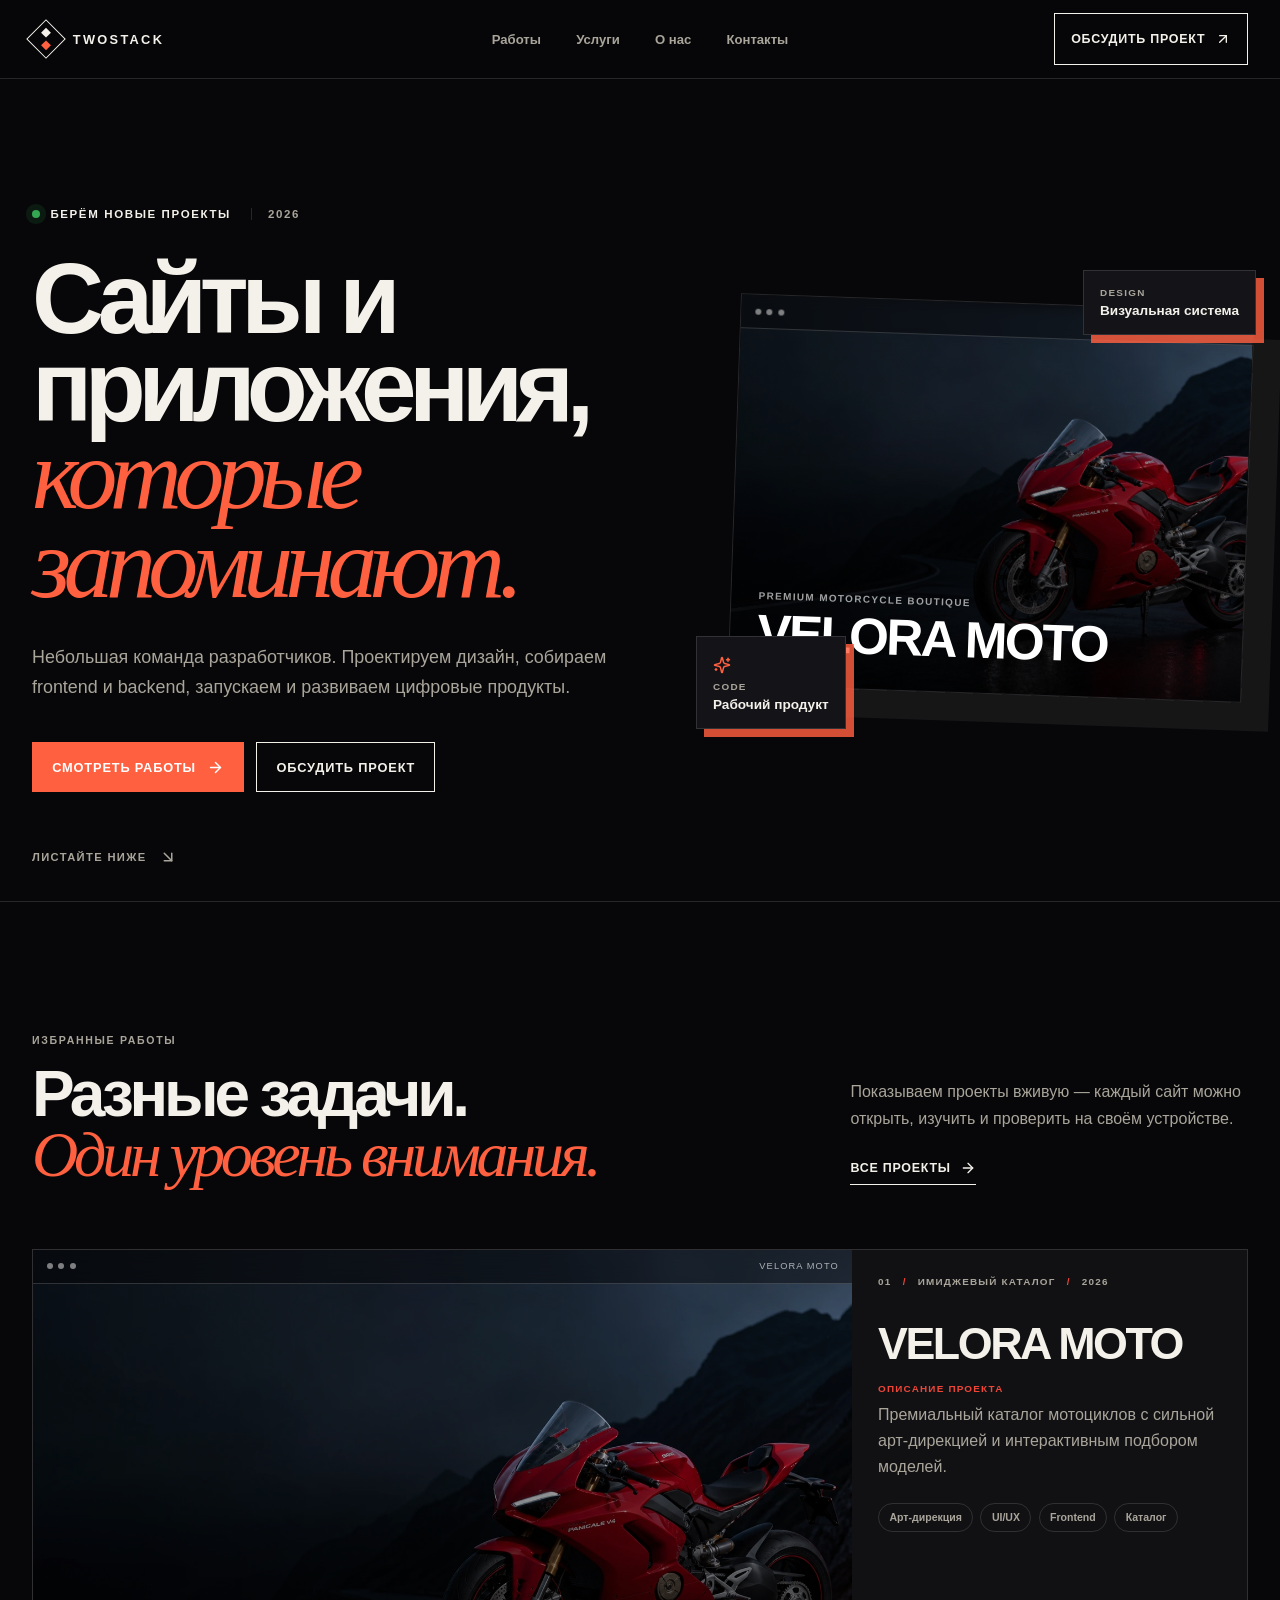
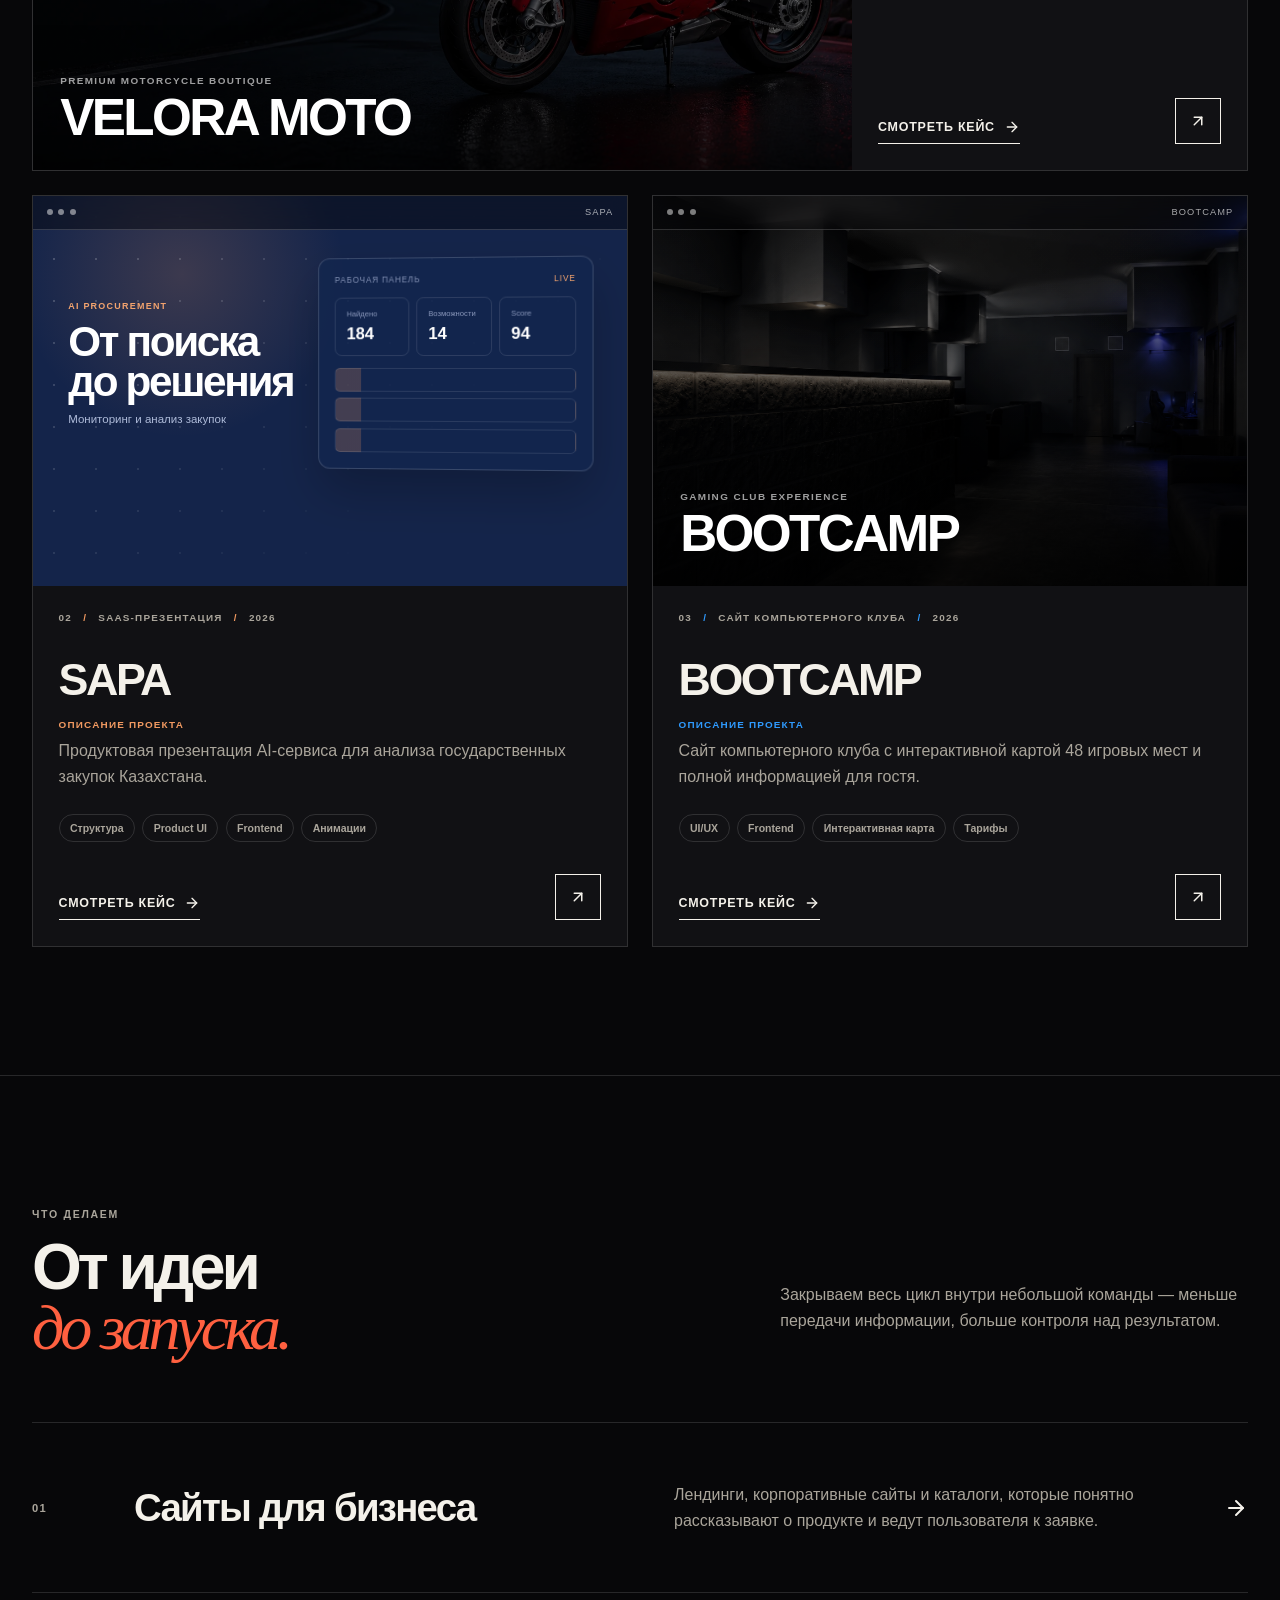
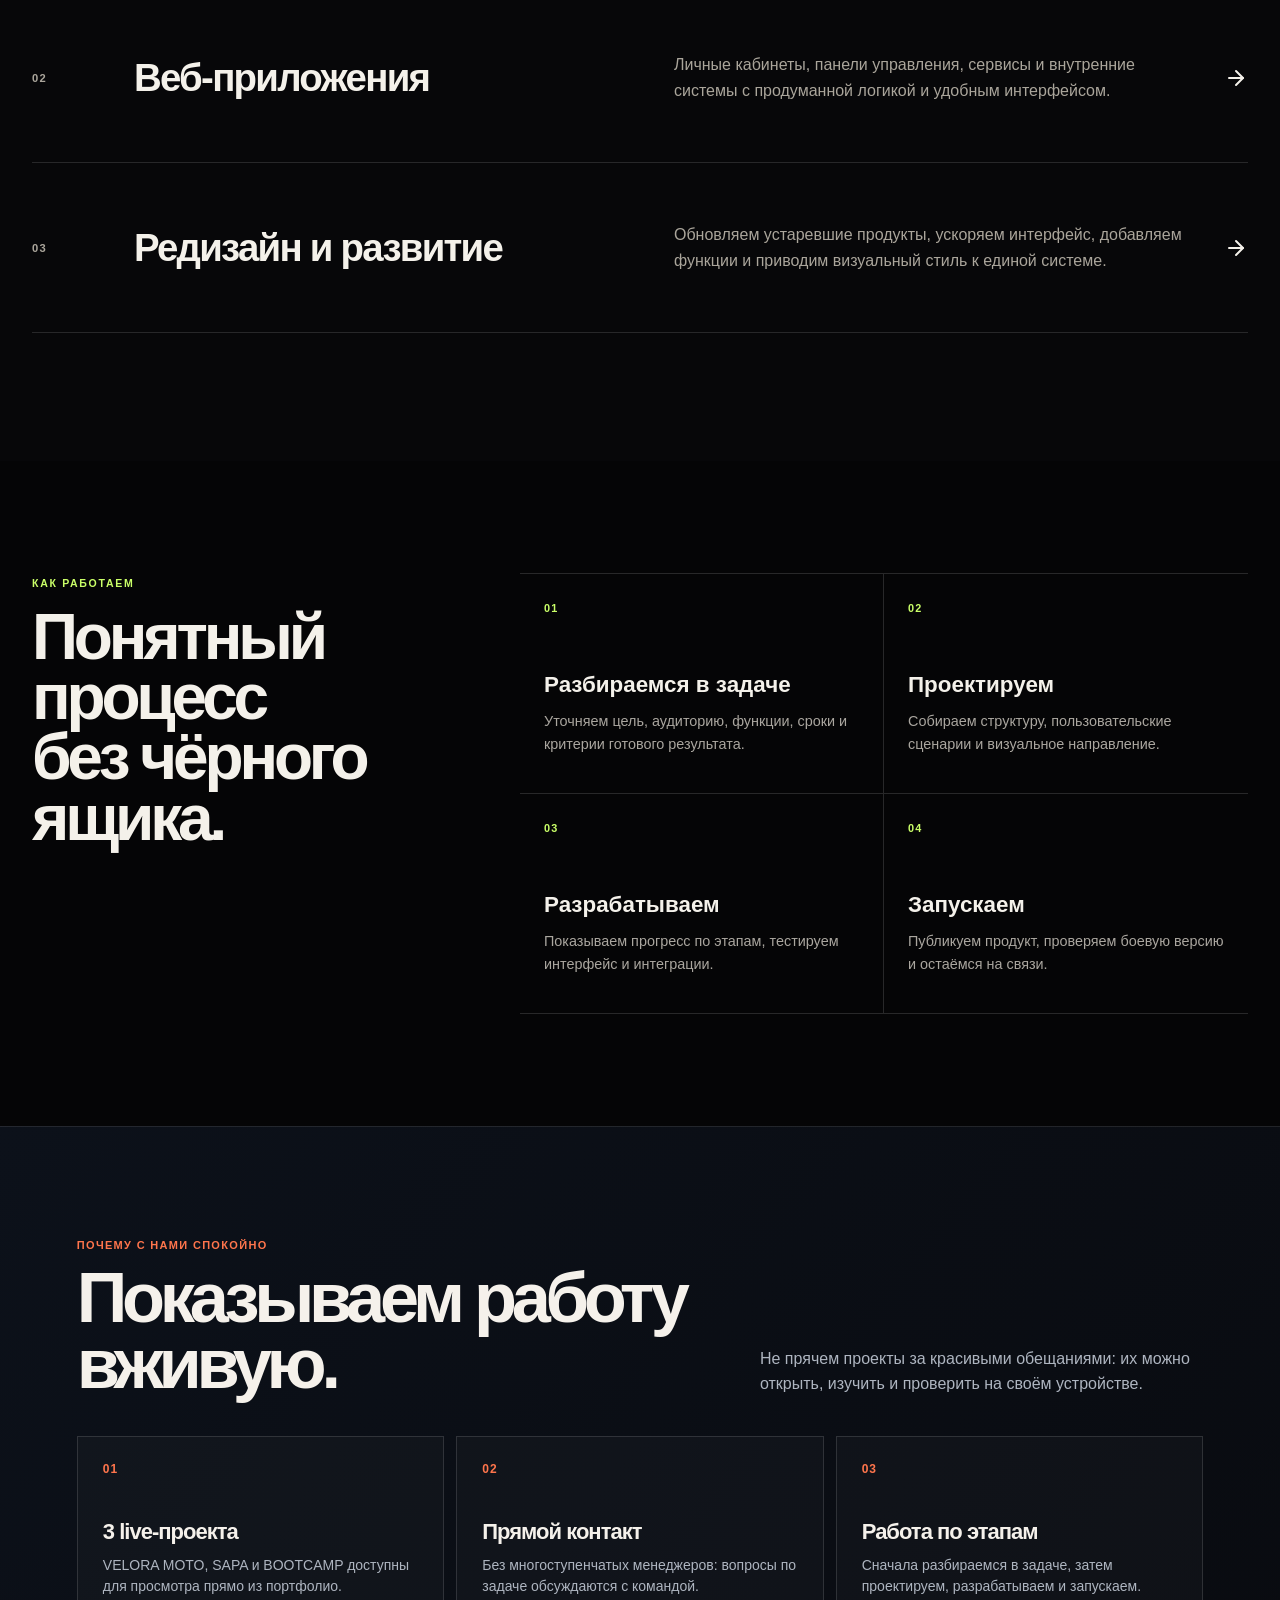
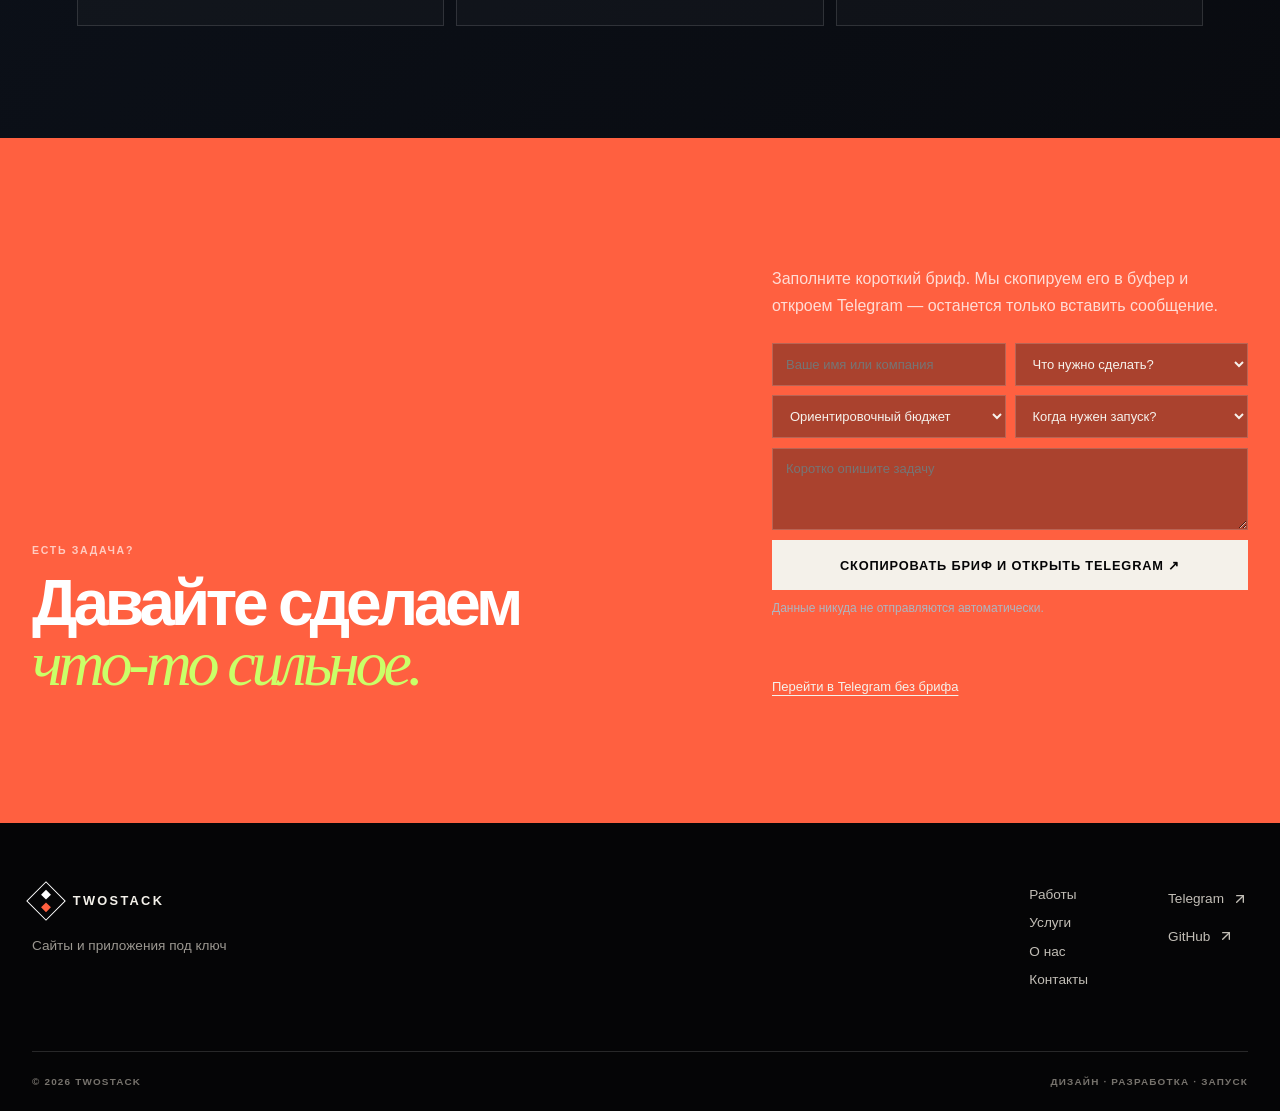
==== commit 5c963fd3: "Render trust section and brief after page hydration" ====
--- a/index.html
+++ b/index.html
@@ -1 +1,18 @@
-<!DOCTYPE html><html lang="ru"><head><meta charSet="utf-8"/><meta name="viewport" content="width=device-width, initial-scale=1"/><link rel="preload" as="image" href="/projects/velora-hero.webp"/><link rel="stylesheet" href="/_next/static/chunks/30msg3-hnfnqd.css" data-precedence="next"/><link rel="preload" as="script" fetchPriority="low" href="/_next/static/chunks/3s6nzrbk-8mnv.js"/><script src="/_next/static/chunks/0y-dctk-kmqss.js" async=""></script><script src="/_next/static/chunks/227kwhsrjlnp4.js" async=""></script><script src="/_next/static/chunks/0yjvrbhf1fq4n.js" async=""></script><script src="/_next/static/chunks/turbopack-0uu3tnbjwt46k.js" async=""></script><script src="/_next/static/chunks/0t7cvx24egh8m.js" async="" crossorigin=""></script><script src="/_next/static/chunks/1nltt5i58uhz8.js" async="" crossorigin=""></script><title>TWOSTACK — Сайты и приложения под ключ</title><meta name="description" content="Небольшая команда разработчиков. Проектируем дизайн, собираем frontend и backend, запускаем и развиваем цифровые продукты."/><link rel="icon" href="/favicon.svg"/><script src="/_next/static/chunks/0cz1d0mv5g_q7.js" noModule=""></script></head><body><div hidden=""><!--$--><!--/$--></div><div class="site-background" aria-hidden="true"><span class="background-orb orb-one"></span><span class="background-orb orb-two"></span><span class="background-grid"></span><span class="background-noise"></span></div><a class="skip-link" href="#content">Перейти к содержимому</a><header class="site-header initial-reveal" data-reveal="true"><div class="header-inner"><a class="brand" href="/" aria-label="TWOSTACK — главная"><span class="brand-mark" aria-hidden="true"><i></i><i></i></span><span>TWOSTACK</span></a><nav class="desktop-nav" aria-label="Основная навигация"><a class="nav-link" href="/work/">Работы</a><a class="nav-link" href="/services/">Услуги</a><a class="nav-link" href="/about/">О нас</a><a class="nav-link" href="/contact/">Контакты</a></nav><a class="header-cta" href="https://t.me/qquki1" target="_blank" rel="noreferrer">Обсудить проект <svg xmlns="http://www.w3.org/2000/svg" width="24" height="24" viewBox="0 0 24 24" fill="none" stroke="currentColor" stroke-width="2" stroke-linecap="round" stroke-linejoin="round" class="lucide lucide-arrow-up-right" aria-hidden="true"><path d="M7 7h10v10"></path><path d="M7 17 17 7"></path></svg></a><button class="menu-button" type="button" aria-label="Открыть меню" aria-expanded="false" aria-controls="mobile-menu"><svg xmlns="http://www.w3.org/2000/svg" width="24" height="24" viewBox="0 0 24 24" fill="none" stroke="currentColor" stroke-width="2" stroke-linecap="round" stroke-linejoin="round" class="lucide lucide-menu" aria-hidden="true"><line x1="4" x2="20" y1="12" y2="12"></line><line x1="4" x2="20" y1="6" y2="6"></line><line x1="4" x2="20" y1="18" y2="18"></line></svg></button></div><nav id="mobile-menu" class="mobile-menu" aria-label="Мобильная навигация"><a href="/work/">Работы<svg xmlns="http://www.w3.org/2000/svg" width="24" height="24" viewBox="0 0 24 24" fill="none" stroke="currentColor" stroke-width="2" stroke-linecap="round" stroke-linejoin="round" class="lucide lucide-arrow-up-right" aria-hidden="true"><path d="M7 7h10v10"></path><path d="M7 17 17 7"></path></svg></a><a href="/services/">Услуги<svg xmlns="http://www.w3.org/2000/svg" width="24" height="24" viewBox="0 0 24 24" fill="none" stroke="currentColor" stroke-width="2" stroke-linecap="round" stroke-linejoin="round" class="lucide lucide-arrow-up-right" aria-hidden="true"><path d="M7 7h10v10"></path><path d="M7 17 17 7"></path></svg></a><a href="/about/">О нас<svg xmlns="http://www.w3.org/2000/svg" width="24" height="24" viewBox="0 0 24 24" fill="none" stroke="currentColor" stroke-width="2" stroke-linecap="round" stroke-linejoin="round" class="lucide lucide-arrow-up-right" aria-hidden="true"><path d="M7 7h10v10"></path><path d="M7 17 17 7"></path></svg></a><a href="/contact/">Контакты<svg xmlns="http://www.w3.org/2000/svg" width="24" height="24" viewBox="0 0 24 24" fill="none" stroke="currentColor" stroke-width="2" stroke-linecap="round" stroke-linejoin="round" class="lucide lucide-arrow-up-right" aria-hidden="true"><path d="M7 7h10v10"></path><path d="M7 17 17 7"></path></svg></a></nav></header><main id="content"><section class="home-hero initial-reveal" data-reveal="true"><div class="hero-copy" data-reveal-item="true"><div class="availability"><i></i>Берём новые проекты<span>2026</span></div><h1>Сайты и приложения,<br/><em>которые запоминают.</em></h1><p>Небольшая команда разработчиков. Проектируем дизайн, собираем frontend и backend, запускаем и развиваем цифровые продукты.</p><div class="hero-actions"><a class="button button-accent" href="/work/">Смотреть работы <svg xmlns="http://www.w3.org/2000/svg" width="24" height="24" viewBox="0 0 24 24" fill="none" stroke="currentColor" stroke-width="2" stroke-linecap="round" stroke-linejoin="round" class="lucide lucide-arrow-right" aria-hidden="true"><path d="M5 12h14"></path><path d="m12 5 7 7-7 7"></path></svg></a><a class="button button-ghost" href="https://t.me/qquki1" target="_blank" rel="noreferrer">Обсудить проект</a></div></div><div class="hero-showcase" data-reveal-item="true"><div class="hero-preview-card"><div class="project-preview image-preview velora-preview"><img alt="Главный экран проекта VELORA MOTO" decoding="async" data-nimg="fill" style="position:absolute;height:100%;width:100%;left:0;top:0;right:0;bottom:0;color:transparent" src="/projects/velora-hero.webp"/><div class="preview-browser-bar"><i></i><i></i><i></i><span>VELORA MOTO</span></div><div class="preview-overlay"></div><div class="preview-label"><span>Premium motorcycle boutique</span><strong>VELORA MOTO</strong></div></div></div><div class="floating-note note-one"><span>DESIGN</span><b>Визуальная система</b></div><div class="floating-note note-two"><svg xmlns="http://www.w3.org/2000/svg" width="24" height="24" viewBox="0 0 24 24" fill="none" stroke="currentColor" stroke-width="2" stroke-linecap="round" stroke-linejoin="round" class="lucide lucide-sparkles" aria-hidden="true"><path d="M9.937 15.5A2 2 0 0 0 8.5 14.063l-6.135-1.582a.5.5 0 0 1 0-.962L8.5 9.936A2 2 0 0 0 9.937 8.5l1.582-6.135a.5.5 0 0 1 .963 0L14.063 8.5A2 2 0 0 0 15.5 9.937l6.135 1.581a.5.5 0 0 1 0 .964L15.5 14.063a2 2 0 0 0-1.437 1.437l-1.582 6.135a.5.5 0 0 1-.963 0z"></path><path d="M20 3v4"></path><path d="M22 5h-4"></path><path d="M4 17v2"></path><path d="M5 18H3"></path></svg><span>CODE</span><b>Рабочий продукт</b></div></div><a class="scroll-hint" href="#featured"><span>Листайте ниже</span><svg xmlns="http://www.w3.org/2000/svg" width="24" height="24" viewBox="0 0 24 24" fill="none" stroke="currentColor" stroke-width="2" stroke-linecap="round" stroke-linejoin="round" class="lucide lucide-arrow-down-right" aria-hidden="true"><path d="m7 7 10 10"></path><path d="M17 7v10H7"></path></svg></a></section><section id="featured" class="section featured-section" data-reveal="true"><div class="section-head" data-reveal-item="true"><div><span class="section-kicker">Избранные работы</span><h2>Разные задачи.<br/><em>Один уровень внимания.</em></h2></div><div><p>Показываем проекты вживую — каждый сайт можно открыть, изучить и проверить на своём устройстве.</p><a class="text-link" href="/work/">Все проекты <svg xmlns="http://www.w3.org/2000/svg" width="24" height="24" viewBox="0 0 24 24" fill="none" stroke="currentColor" stroke-width="2" stroke-linecap="round" stroke-linejoin="round" class="lucide lucide-arrow-right" aria-hidden="true"><path d="M5 12h14"></path><path d="m12 5 7 7-7 7"></path></svg></a></div></div><div class="project-grid"><article class="project-card" data-reveal-item="true" style="--project-accent:#ef4638"><a class="project-card-visual" href="/work/velora-moto/" aria-label="Открыть кейс VELORA MOTO"><div class="project-preview image-preview velora-preview"><img alt="Главный экран проекта VELORA MOTO" decoding="async" data-nimg="fill" style="position:absolute;height:100%;width:100%;left:0;top:0;right:0;bottom:0;color:transparent" src="/projects/velora-hero.webp"/><div class="preview-browser-bar"><i></i><i></i><i></i><span>VELORA MOTO</span></div><div class="preview-overlay"></div><div class="preview-label"><span>Premium motorcycle boutique</span><strong>VELORA MOTO</strong></div></div></a><div class="project-card-body"><div class="project-meta"><span>01</span><span>Имиджевый каталог</span><span>2026</span></div><h2><a href="/work/velora-moto/">VELORA MOTO</a></h2><span class="project-description-label">Описание проекта</span><p>Премиальный каталог мотоциклов с сильной арт-дирекцией и интерактивным подбором моделей.</p><ul class="tag-list" aria-label="Направления проекта VELORA MOTO"><li>Арт-дирекция</li><li>UI/UX</li><li>Frontend</li><li>Каталог</li></ul><div class="project-card-actions"><a class="text-link" href="/work/velora-moto/">Смотреть кейс <svg xmlns="http://www.w3.org/2000/svg" width="24" height="24" viewBox="0 0 24 24" fill="none" stroke="currentColor" stroke-width="2" stroke-linecap="round" stroke-linejoin="round" class="lucide lucide-arrow-right" aria-hidden="true"><path d="M5 12h14"></path><path d="m12 5 7 7-7 7"></path></svg></a><a class="icon-link" href="https://quki22.github.io/Veloramotors/?v=20260820" target="_blank" rel="noreferrer" aria-label="Открыть сайт VELORA MOTO"><svg xmlns="http://www.w3.org/2000/svg" width="24" height="24" viewBox="0 0 24 24" fill="none" stroke="currentColor" stroke-width="2" stroke-linecap="round" stroke-linejoin="round" class="lucide lucide-arrow-up-right" aria-hidden="true"><path d="M7 7h10v10"></path><path d="M7 17 17 7"></path></svg></a></div></div></article><article class="project-card" data-reveal-item="true" style="--project-accent:#f29a61"><a class="project-card-visual" href="/work/ai-tender-scout/" aria-label="Открыть кейс SAPA"><div class="project-preview tender-preview" aria-label="Превью интерфейса SAPA"><div class="preview-browser-bar"><i></i><i></i><i></i><span>SAPA</span></div><div class="tender-grid"><div class="tender-copy"><span>AI PROCUREMENT</span><strong>От поиска<br/>до решения</strong><p>Мониторинг и анализ закупок</p></div><div class="tender-panel"><div class="panel-head"><span>РАБОЧАЯ ПАНЕЛЬ</span><i>LIVE</i></div><div class="tender-metrics"><span><small>Найдено</small><b>184</b></span><span><small>Возможности</small><b>14</b></span><span><small>Score</small><b>94</b></span></div><div class="tender-rows"><i></i><i></i><i></i></div></div></div></div></a><div class="project-card-body"><div class="project-meta"><span>02</span><span>SaaS-презентация</span><span>2026</span></div><h2><a href="/work/ai-tender-scout/">SAPA</a></h2><span class="project-description-label">Описание проекта</span><p>Продуктовая презентация AI-сервиса для анализа государственных закупок Казахстана.</p><ul class="tag-list" aria-label="Направления проекта SAPA"><li>Структура</li><li>Product UI</li><li>Frontend</li><li>Анимации</li></ul><div class="project-card-actions"><a class="text-link" href="/work/ai-tender-scout/">Смотреть кейс <svg xmlns="http://www.w3.org/2000/svg" width="24" height="24" viewBox="0 0 24 24" fill="none" stroke="currentColor" stroke-width="2" stroke-linecap="round" stroke-linejoin="round" class="lucide lucide-arrow-right" aria-hidden="true"><path d="M5 12h14"></path><path d="m12 5 7 7-7 7"></path></svg></a><a class="icon-link" href="https://tender-sayt.vercel.app/" target="_blank" rel="noreferrer" aria-label="Открыть сайт SAPA"><svg xmlns="http://www.w3.org/2000/svg" width="24" height="24" viewBox="0 0 24 24" fill="none" stroke="currentColor" stroke-width="2" stroke-linecap="round" stroke-linejoin="round" class="lucide lucide-arrow-up-right" aria-hidden="true"><path d="M7 7h10v10"></path><path d="M7 17 17 7"></path></svg></a></div></div></article><article class="project-card" data-reveal-item="true" style="--project-accent:#2f9bff"><a class="project-card-visual" href="/work/bootcamp/" aria-label="Открыть кейс BOOTCAMP"><div class="project-preview image-preview bootcamp-preview"><img alt="Главный экран проекта BOOTCAMP" loading="lazy" decoding="async" data-nimg="fill" style="position:absolute;height:100%;width:100%;left:0;top:0;right:0;bottom:0;color:transparent" src="/projects/bootcamp-hero.png"/><div class="preview-browser-bar"><i></i><i></i><i></i><span>BOOTCAMP</span></div><div class="preview-overlay"></div><div class="preview-label"><span>Gaming club experience</span><strong>BOOTCAMP</strong></div></div></a><div class="project-card-body"><div class="project-meta"><span>03</span><span>Сайт компьютерного клуба</span><span>2026</span></div><h2><a href="/work/bootcamp/">BOOTCAMP</a></h2><span class="project-description-label">Описание проекта</span><p>Сайт компьютерного клуба с интерактивной картой 48 игровых мест и полной информацией для гостя.</p><ul class="tag-list" aria-label="Направления проекта BOOTCAMP"><li>UI/UX</li><li>Frontend</li><li>Интерактивная карта</li><li>Тарифы</li></ul><div class="project-card-actions"><a class="text-link" href="/work/bootcamp/">Смотреть кейс <svg xmlns="http://www.w3.org/2000/svg" width="24" height="24" viewBox="0 0 24 24" fill="none" stroke="currentColor" stroke-width="2" stroke-linecap="round" stroke-linejoin="round" class="lucide lucide-arrow-right" aria-hidden="true"><path d="M5 12h14"></path><path d="m12 5 7 7-7 7"></path></svg></a><a class="icon-link" href="https://kokoswi.github.io/Bootcamp-syti/" target="_blank" rel="noreferrer" aria-label="Открыть сайт BOOTCAMP"><svg xmlns="http://www.w3.org/2000/svg" width="24" height="24" viewBox="0 0 24 24" fill="none" stroke="currentColor" stroke-width="2" stroke-linecap="round" stroke-linejoin="round" class="lucide lucide-arrow-up-right" aria-hidden="true"><path d="M7 7h10v10"></path><path d="M7 17 17 7"></path></svg></a></div></div></article></div></section><section class="section services-preview" data-reveal="true"><div class="section-head compact" data-reveal-item="true"><div><span class="section-kicker">Что делаем</span><h2>От идеи<br/><em>до запуска.</em></h2></div><div><p>Закрываем весь цикл внутри небольшой команды — меньше передачи информации, больше контроля над результатом.</p></div></div><div class="service-list"><a class="service-row" href="/services/" data-reveal-item="true"><span>01</span><h3>Сайты для бизнеса</h3><p>Лендинги, корпоративные сайты и каталоги, которые понятно рассказывают о продукте и ведут пользователя к заявке.</p><svg xmlns="http://www.w3.org/2000/svg" width="24" height="24" viewBox="0 0 24 24" fill="none" stroke="currentColor" stroke-width="2" stroke-linecap="round" stroke-linejoin="round" class="lucide lucide-arrow-right" aria-hidden="true"><path d="M5 12h14"></path><path d="m12 5 7 7-7 7"></path></svg></a><a class="service-row" href="/services/" data-reveal-item="true"><span>02</span><h3>Веб-приложения</h3><p>Личные кабинеты, панели управления, сервисы и внутренние системы с продуманной логикой и удобным интерфейсом.</p><svg xmlns="http://www.w3.org/2000/svg" width="24" height="24" viewBox="0 0 24 24" fill="none" stroke="currentColor" stroke-width="2" stroke-linecap="round" stroke-linejoin="round" class="lucide lucide-arrow-right" aria-hidden="true"><path d="M5 12h14"></path><path d="m12 5 7 7-7 7"></path></svg></a><a class="service-row" href="/services/" data-reveal-item="true"><span>03</span><h3>Редизайн и развитие</h3><p>Обновляем устаревшие продукты, ускоряем интерфейс, добавляем функции и приводим визуальный стиль к единой системе.</p><svg xmlns="http://www.w3.org/2000/svg" width="24" height="24" viewBox="0 0 24 24" fill="none" stroke="currentColor" stroke-width="2" stroke-linecap="round" stroke-linejoin="round" class="lucide lucide-arrow-right" aria-hidden="true"><path d="M5 12h14"></path><path d="m12 5 7 7-7 7"></path></svg></a></div></section><section class="process-band" data-reveal="true"><div class="process-band-head" data-reveal-item="true"><span class="section-kicker">Как работаем</span><h2>Понятный процесс<br/>без чёрного ящика.</h2></div><ol class="process-grid"><li data-reveal-item="true"><span>01</span><h3>Разбираемся в задаче</h3><p>Уточняем цель, аудиторию, функции, сроки и критерии готового результата.</p></li><li data-reveal-item="true"><span>02</span><h3>Проектируем</h3><p>Собираем структуру, пользовательские сценарии и визуальное направление.</p></li><li data-reveal-item="true"><span>03</span><h3>Разрабатываем</h3><p>Показываем прогресс по этапам, тестируем интерфейс и интеграции.</p></li><li data-reveal-item="true"><span>04</span><h3>Запускаем</h3><p>Публикуем продукт, проверяем боевую версию и остаёмся на связи.</p></li></ol></section><section class="contact-cta" data-reveal="true"><div data-reveal-item="true"><span class="section-kicker">Есть задача?</span><h2>Давайте сделаем<br/><em>что-то сильное.</em></h2></div><div class="contact-cta-side" data-reveal-item="true"><p>Напишите нам в Telegram — вдвоём изучим задачу, зададим вопросы и предложим понятный следующий шаг.</p><a class="button button-light" href="https://t.me/qquki1" target="_blank" rel="noreferrer">Обсудить в Telegram <svg xmlns="http://www.w3.org/2000/svg" width="24" height="24" viewBox="0 0 24 24" fill="none" stroke="currentColor" stroke-width="2" stroke-linecap="round" stroke-linejoin="round" class="lucide lucide-arrow-right" aria-hidden="true"><path d="M5 12h14"></path><path d="m12 5 7 7-7 7"></path></svg></a></div></section><!--$--><!--/$--></main><footer class="site-footer" data-reveal="true"><div class="footer-top"><div><a class="brand footer-brand" href="/"><span class="brand-mark" aria-hidden="true"><i></i><i></i></span><span>TWOSTACK</span></a><p>Сайты и приложения под ключ</p></div><nav aria-label="Навигация в подвале"><a href="/work/">Работы</a><a href="/services/">Услуги</a><a href="/about/">О нас</a><a href="/contact/">Контакты</a></nav><div class="footer-socials"><a class="footer-github" href="https://t.me/qquki1" target="_blank" rel="noreferrer">Telegram <svg xmlns="http://www.w3.org/2000/svg" width="24" height="24" viewBox="0 0 24 24" fill="none" stroke="currentColor" stroke-width="2" stroke-linecap="round" stroke-linejoin="round" class="lucide lucide-arrow-up-right" aria-hidden="true"><path d="M7 7h10v10"></path><path d="M7 17 17 7"></path></svg></a><a class="footer-github" href="https://github.com/quki22" target="_blank" rel="noreferrer">GitHub <svg xmlns="http://www.w3.org/2000/svg" width="24" height="24" viewBox="0 0 24 24" fill="none" stroke="currentColor" stroke-width="2" stroke-linecap="round" stroke-linejoin="round" class="lucide lucide-arrow-up-right" aria-hidden="true"><path d="M7 7h10v10"></path><path d="M7 17 17 7"></path></svg></a></div></div><div class="footer-bottom"><span>© <!-- -->2026<!-- --> TWOSTACK</span><span>Дизайн · Разработка · Запуск</span></div></footer><script src="/_next/static/chunks/3s6nzrbk-8mnv.js" id="_R_" async=""></script><script>(self.__next_f=self.__next_f||[]).push([0])</script><script>self.__next_f.push([1,"1:\"$Sreact.fragment\"\n2:I[94202,[\"/_next/static/chunks/0t7cvx24egh8m.js\"],\"PageMotion\"]\n3:I[48303,[\"/_next/static/chunks/0t7cvx24egh8m.js\"],\"SiteHeader\"]\n4:I[39756,[\"/_next/static/chunks/0t7cvx24egh8m.js\"],\"default\"]\n5:I[37457,[\"/_next/static/chunks/0t7cvx24egh8m.js\"],\"default\"]\n10:I[68027,[\"/_next/static/chunks/0t7cvx24egh8m.js\"],\"default\",1]\n:HL[\"/_next/static/chunks/30msg3-hnfnqd.css\",\"style\"]\n0:{\"P\":null,\"c\":[\"\",\"\"],\"q\":\"\",\"i\":false,\"f\":[[[\"\",{\"children\":[\"__PAGE__\",{},\"$undefined\",\"$undefined\",4608]},\"$undefined\",\"$undefined\",4624],[[\"$\",\"$1\",\"c\",{\"children\":[[[\"$\",\"link\",\"0\",{\"rel\":\"stylesheet\",\"href\":\"/_next/static/chunks/30msg3-hnfnqd.css\",\"precedence\":\"next\",\"crossOrigin\":\"$undefined\",\"nonce\":\"$undefined\"}],[\"$\",\"script\",\"script-0\",{\"src\":\"/_next/static/chunks/0t7cvx24egh8m.js\",\"async\":true,\"nonce\":\"$undefined\"}]],[\"$\",\"html\",null,{\"lang\":\"ru\",\"children\":[\"$\",\"body\",null,{\"children\":[[\"$\",\"$L2\",null,{}],[\"$\",\"div\",null,{\"className\":\"site-background\",\"aria-hidden\":\"true\",\"children\":[[\"$\",\"span\",null,{\"className\":\"background-orb orb-one\"}],[\"$\",\"span\",null,{\"className\":\"background-orb orb-two\"}],[\"$\",\"span\",null,{\"className\":\"background-grid\"}],[\"$\",\"span\",null,{\"className\":\"background-noise\"}]]}],[\"$\",\"a\",null,{\"className\":\"skip-link\",\"href\":\"#content\",\"children\":\"Перейти к содержимому\"}],[\"$\",\"$L3\",null,{}],[\"$\",\"main\",null,{\"id\":\"content\",\"children\":[\"$\",\"$L4\",null,{\"parallelRouterKey\":\"children\",\"error\":\"$undefined\",\"errorStyles\":\"$undefined\",\"errorScripts\":\"$undefined\",\"template\":[\"$\",\"$L5\",null,{}],\"templateStyles\":\"$undefined\",\"templateScripts\":\"$undefined\",\"notFound\":[[[\"$\",\"title\",null,{\"children\":\"404: This page could not be found.\"}],[\"$\",\"div\",null,{\"style\":{\"fontFamily\":\"system-ui,\\\"Segoe UI\\\",Roboto,Helvetica,Arial,sans-serif,\\\"Apple Color Emoji\\\",\\\"Segoe UI Emoji\\\"\",\"height\":\"100vh\",\"textAlign\":\"center\",\"display\":\"flex\",\"flexDirection\":\"column\",\"alignItems\":\"center\",\"justifyContent\":\"center\"},\"children\":[\"$\",\"div\",null,{\"children\":[[\"$\",\"style\",null,{\"dangerouslySetInnerHTML\":{\"__html\":\"body{color:#000;background:#fff;margin:0}.next-error-h1{border-right:1px solid rgba(0,0,0,.3)}@media (prefers-color-scheme:dark){body{color:#fff;background:#000}.next-error-h1{border-right:1px solid rgba(255,255,255,.3)}}\"}}],[\"$\",\"h1\",null,{\"className\":\"next-error-h1\",\"style\":{\"display\":\"inline-block\",\"margin\":\"0 20px 0 0\",\"padding\":\"0 23px 0 0\",\"fontSize\":24,\"fontWeight\":500,\"verticalAlign\":\"top\",\"lineHeight\":\"49px\"},\"children\":404}],[\"$\",\"div\",null,{\"style\":{\"display\":\"inline-block\"},\"children\":[\"$\",\"h2\",null,{\"style\":{\"fontSize\":14,\"fontWeight\":400,\"lineHeight\":\"49px\",\"margin\":0},\"children\":\"This page could not be found.\"}]}]]}]}]],[]],\"forbidden\":\"$undefined\",\"unauthorized\":\"$undefined\"}]}],[\"$\",\"footer\",null,{\"className\":\"site-footer\",\"data-reveal\":true,\"children\":[[\"$\",\"div\",null,{\"className\":\"footer-top\",\"children\":[[\"$\",\"div\",null,{\"children\":[[\"$\",\"a\",null,{\"className\":\"brand footer-brand\",\"href\":\"/\",\"children\":[[\"$\",\"span\",null,{\"className\":\"brand-mark\",\"aria-hidden\":\"true\",\"children\":[[\"$\",\"i\",null,{}],[\"$\",\"i\",null,{}]]}],[\"$\",\"span\",null,{\"children\":\"TWOSTACK\"}]]}],[\"$\",\"p\",null,{\"children\":\"Сайты и приложения под ключ\"}]]}],[\"$\",\"nav\",null,{\"aria-label\":\"Навигация в подвале\",\"children\":[[\"$\",\"a\",\"/work/\",{\"href\":\"/work/\",\"children\":\"Работы\"}],[\"$\",\"a\",\"/services/\",{\"href\":\"/services/\",\"children\":\"Услуги\"}],[\"$\",\"a\",\"/about/\",{\"href\":\"/about/\",\"children\":\"О нас\"}],[\"$\",\"a\",\"/contact/\",{\"href\":\"/contact/\",\"children\":\"Контакты\"}]]}],[\"$\",\"div\",null,{\"className\":\"footer-socials\",\"children\":[[\"$\",\"a\",null,{\"className\":\"footer-github\",\"href\":\"https://t.me/qquki1\",\"target\":\"_blank\",\"rel\":\"noreferrer\",\"children\":[\"Telegram \",[\"$\",\"svg\",null,{\"ref\":\"$undefined\",\"xmlns\":\"http://www.w3.org/2000/svg\",\"width\":24,\"height\":24,\"viewBox\":\"0 0 24 24\",\"fill\":\"none\",\"stroke\":\"currentColor\",\"strokeWidth\":2,\"strokeLinecap\":\"round\",\"strokeLinejoin\":\"round\",\"className\":\"lucide lucide-arrow-up-right\",\"aria-hidden\":\"true\",\"children\":[[\"$\",\"path\",\"1tivn9\",{\"d\":\"M7 7h10v10\"}],[\"$\",\"path\",\"1vkiza\",{\"d\":\"M7 17 17 7\"}],\"$undefined\"]}]]}],[\"$\",\"a\",null,{\"className\":\"footer-github\",\"href\":\"https://github.com/quki22\",\"target\":\"_blank\",\"rel\":\"noreferrer\",\"children\":[\"GitHub \",[\"$\",\"svg\",null,{\"ref\":\"$undefined\",\"xmlns\":\"http://www.w3.org/2000/svg\",\"width\":24,\"height\":24,\"viewBox\":\"0 0 24 24\",\"fill\":\"none\",\"stroke\":\"currentColor\",\"strokeWidth\":2,\"strokeLinecap\":\"round\",\"strokeLinejoin\":\"round\",\"className\":\"lucide lucide-arrow-up-right\",\"aria-hidden\":\"true\",\"children\":[[\"$\",\"path\",\"1tivn9\",{\"d\":\"M7 7h10v10\"}],[\"$\",\"path\",\"1vkiza\",{\"d\":\"M7 17 17 7\"}],\"$undefined\"]}]]}]]}]]}],[\"$\",\"div\",null,{\"className\":\"footer-bottom\",\"children\":[[\"$\",\"span\",null,{\"children\":[\"© \",2026,\" TWOSTACK\"]}],[\"$\",\"span\",null,{\"children\":\"Дизайн · Разработка · Запуск\"}]]}]]}]]}]}]]}],{\"children\":[[\"$\",\"$1\",\"c\",{\"children\":[[[\"$\",\"section\",null,{\"className\":\"home-hero initial-reveal\",\"data-reveal\":true,\"children\":[[\"$\",\"div\",null,{\"className\":\"hero-copy\",\"data-reveal-item\":true,\"children\":[[\"$\",\"div\",null,{\"className\":\"availability\",\"children\":[[\"$\",\"i\",null,{}],\"Берём новые проекты\",[\"$\",\"span\",null,{\"children\":\"2026\"}]]}],[\"$\",\"h1\",null,{\"children\":[\"Сайты и приложения,\",[\"$\",\"br\",null,{}],[\"$\",\"em\",null,{\"children\":\"которые запоминают.\"}]]}],[\"$\",\"p\",null,{\"children\":\"Небольшая команда разработчиков. Проектируем дизайн, собираем frontend и backend, запускаем и развиваем цифровые продукты.\"}],\"$L6\"]}],\"$L7\",\"$L8\"]}],\"$L9\",\"$La\",\"$Lb\",\"$Lc\"],[\"$Ld\"],\"$Le\"]}],{},null,false,null]},null,false,null],\"$Lf\",false]],\"m\":\"$undefined\",\"G\":[\"$10\",[\"$L11\"]],\"S\":true,\"h\":null,\"r\":\"$undefined\",\"s\":\"$undefined\",\"a\":\"$undefined\",\"l\":\"$undefined\",\"p\":\"$undefined\",\"d\":\"$undefined\",\"b\":\"a4AL5hklZOFhWuVChdn2a\"}\n12:I[5500,[\"/_next/static/chunks/0t7cvx24egh8m.js\",\"/_next/static/chunks/1nltt5i58uhz8.js\"],\"Image\"]\n18:I[97367,[\"/_next/static/chunks/0t7cvx24egh8m.js\"],\"OutletBoundary\"]\n19:\"$Sreact.suspense\"\n1b:I[97367,[\"/_next/static/chunks/0t7cvx24egh8m.js\"],\"ViewportBoundary\"]\n1d:I[97367,[\"/_next/static/chunks/0t7cvx24egh8m.js\"],\"MetadataBoundary\"]\n6:[\"$\",\"div\",null,{\"className\":\"hero-actions\",\"children\":[[\"$\",\"a\",null,{\"className\":\"button button-accent\",\"href\":\"/work/\",\"children\":[\"Смотреть работы \",[\"$\",\"svg\",null,{\"ref\":\"$undefined\",\"xmlns\":\"http://www.w3.org/2000/svg\",\"width\":24,\"height\":24,\"viewBox\":\"0 0 24 24\",\"fill\":\"none\",\"stroke\":\"currentColor\",\"strokeWidth\":2,\"strokeLinecap\":\"round\",\"strokeLinejoin\":\"round\",\"className\":\"lucide lucide-arrow-right\",\"aria-hidden\":\"true\",\"children\":[[\"$\",\"path\",\"1ays0h\",{\"d\":\"M5 12h14\"}],[\"$\",\"path\",\"xquz4c\",{\"d\":\"m12 5 7 7-7 7\"}],\"$undefined\"]}]]}],[\"$\",\"a\",null,{\"className\":\"button button-ghost\",\"href\":\"https://t.me/qquki1\",\"target\":\"_blank\",\"rel\":\"noreferrer\",\"children\":\"Обсудить проект\"}]]}]\n7:[\"$\",\"div\",null,{\"className\":\"hero-showcase\",\"data-reveal-item\":true,\"children\":[[\"$\",\"div\",null,{\"className\":\"hero-preview-card\",\"children\":[\"$\",\"div\",null,{\"className\":\"project-preview image-preview velora-preview\",\"children\":[[\"$\",\"$L12\",null,{\"src\":\"/projects/velora-hero.webp\",\"alt\":\"Главный экран проекта VELORA MOTO\",\"fill\":true,\"sizes\":\"(max-width: 800px) 100vw, 60vw\",\"priority\":true}],[\"$\",\"div\",null,{\"className\":\"preview-browser-bar\",\"children\":[[\"$\",\"i\",null,{}],[\"$\",\"i\",null,{}],[\"$\",\"i\",null,{}],[\"$\",\"span\",null,{\"children\":\"VELORA MOTO\"}]]}],[\"$\",\"div\",null,{\"className\":\"preview-overlay\"}],[\"$\",\"div\",null,{\"className\":\"preview-label\",\"children\":[[\"$\",\"span\",null,{\"children\":\"Premium motorcycle boutique\"}],[\"$\",\"strong\",null,{\"children\":\"VELORA MOTO\"}]]}]]}]}],[\"$\",\"div\",null,{\"className\":\"floating-note note-one\",\"children\":[[\"$\",\"span\",null,{\"children\":\"DESIGN\"}],[\"$\",\"b\",null,{\"children\":\"Визуальная система\"}]]}],[\"$\",\"div\",null,{\"className\":\"floating-note note-two\",\"children\":[[\"$\",\"svg\",null,{\"ref\":\"$undefined\",\"xmlns\":\"http://www.w3.org/2000/svg\",\"width\":24,\"height\":24,\"viewBox\":\"0 0 24 24\",\"fill\":\"none\",\"stroke\":\"currentColor\",\"strokeWidth\":2,\"strokeLinecap\":\"round\",\"strokeLinejoin\":\"round\",\"className\":\"lucide lucide-sparkles\",\"aria-hidden\":\"true\",\"children\":[[\"$\",\"path\",\"4pj2yx\",{\"d\":\"M9.937 15.5A2 2 0 0 0 8.5 14.063l-6.135-1.582a.5.5 0 0 1 0-.962L8.5 9.936A2 2 0 0 0 9.937 8.5l1.582-6.135a.5.5 0 0 1 .963 0L14.063 8.5A2 2 0 0 0 15.5 9.937l6.135 1.581a.5.5 0 0 1 0 .964L15.5 14.063a2 2 0 0 0-1.437 1.437l-1.582 6.135a.5.5 0 0 1-.963 0z\"}],[\"$\",\"path\",\"1olli1\",{\"d\":\"M20 3v4\"}],[\"$\",\"path\",\"1gvqau\",{\"d\":\"M22 5h-4\"}],[\"$\",\"path\",\"vumght\",{\"d\":\"M4 17v2\"}],[\"$\",\"path\",\"zchphs\",{\"d\":\"M5 18H3\"}],\"$undefined\"]}],[\"$\",\"span\",null,{\"children\":\"CODE\"}],[\"$\",\"b\",null,{\"children\":\"Рабочий продукт\"}]]}]]}]\n8:[\"$\",\"a\",null,{\"className\":\"scroll-hint\",\"href\":\"#featured\",\"children\":[[\"$\",\"span\",null,{\"children\":\"Листайте ниже\"}],[\"$\",\"svg\",null,{\"ref\":\"$undefined\",\"xmlns\":\"http://www.w3.org/2000/svg\",\"width\":24,\"height\":24,\"viewBox\":\"0 0 24 24\",\"fill\":\"none\",\"stroke\":\"currentColor\",\"strokeWidth\":2,\"strokeLinecap\":\"round\",\"strokeLinejoin\":\"round\",\"className\":\"lucide lucide-arrow-down-right\",\"aria-hidden\":\"true\",\"children\":[[\"$\",\"path\",\"1fmybs\",{\"d\":\"m7 7 10 10\"}],[\"$\",\"path\",\"6fjiku\",{\"d\":\"M17 7v10H7\"}],\"$undefined\"]}]]}]\n9:[\"$\",\"section\",null,{\"id\":\"featured\",\"className\":\"section featured-section\",\"data-reveal\":true,\"children\":[[\"$\",\"div\",null,{\"className\":\"section-head\",\"data-reveal-item\":true,\"children\":[[\"$\",\"div\",null,{\"children\":[[\"$\",\"span\",null,{\"className\":\"section-kicker\",\"children\":\"Избранные работы\"}],[\"$\",\"h2\",null,{\"children\":[\"Разные задачи.\",[\"$\",\"br\",null,{}],[\"$\",\"em\",null,{\"children\":\"Один уровень внимания.\"}]]}]]}],[\"$\",\"div\",null,{\"children\":[[\"$\",\"p\",null,{\"children\":\"Показываем проекты вживую — каждый сайт можно открыть, изучить и проверить на своём устройстве.\"}],[\"$\",\"a\",null,{\"className\":\"text-link\",\"href\":\"/work/\",\"children\":[\"Все проекты \",[\"$\",\"svg\",null,{\"ref\":\"$undefined\",\"xmlns\":\"http://www.w3.org/2000/svg\",\"width\":24,\"height\":24,\"viewBox\":\"0 0 24 24\",\"fill\":\"none\",\"stroke\":\"currentColor\",\"strokeWidth\":2,\"strokeLinecap\":\"round\",\"strokeLinejoin\":\"round\",\"className\":\"lucide lucide-arrow-right\",\"aria-hidden\":\"true\",\"children\":[[\"$\",\"path\",\"1ays0h\",{\"d\":\"M5 12h14\"}],[\"$\",\"path\",\"xquz4c\",{\"d\":\"m12 5 7 7-7 7\"}],\"$undefined\"]}]]}]]}]]}],[\"$\",\"div\",null,{\"className\":\"project-grid\",\"children\":[[\"$\",\"article\",\"velora-moto\",{\"className\":\"project-card\",\"data-reveal-item\":true,\"style\":{\"--project-accent\":\"#ef4638\"},\"children\":[[\"$\",\"a\",null,{\"className\":\"project-card-visual\",\"href\":\"/work/velora-moto/\",\"aria-label\":\"Открыть кейс VELORA MOTO\",\"children\":[\"$\",\"div\",null,{\"className\":\"project-preview image-preview velora-preview\",\"children\":[[\"$\",\"$L12\",null,{\"src\":\"/projects/velora-hero.webp\",\"alt\":\"Главный экран проекта VELORA MOTO\",\"fill\":true,\"sizes\":\"(max-width: 800px) 100vw, 60vw\",\"priority\":true}],[\"$\",\"div\",null,{\"className\":\"preview-browser-bar\",\"children\":[[\"$\",\"i\",null,{}],[\"$\",\"i\",null,{}],[\"$\",\"i\",null,{}],[\"$\",\"span\",null,{\"children\":\"VELORA MOTO\"}]]}],[\"$\",\"div\",null,{\"className\":\"preview-overlay\"}],[\"$\",\"div\",null,{\"className\":\"preview-label\",\"children\":[[\"$\",\"span\",null,{\"children\":\"Premium motorcycle boutique\"}],[\"$\",\"strong\",null,{\"children\":\"VELORA MOTO\"}]]}]]}]}],[\"$\",\"div\",null,{\"className\":\"project-card-body\",\"children\":[[\"$\",\"div\",null,{\"className\":\"project-meta\",\"children\":[[\"$\",\"span\",null,{\"children\":\"01\"}],[\"$\",\"span\",null,{\"children\":\"Имиджевый каталог\"}],[\"$\",\"span\",null,{\"children\":\"2026\"}]]}],[\"$\",\"h2\",null,{\"children\":[\"$\",\"a\",null,{\"href\":\"/work/velora-moto/\",\"children\":\"VELORA MOTO\"}]}],[\"$\",\"span\",null,{\"className\":\"project-description-label\",\"children\":\"Описание проекта\"}],[\"$\",\"p\",null,{\"children\":\"Премиальный каталог мотоциклов с сильной арт-дирекцией и интерактивным подбором моделей.\"}],[\"$\",\"ul\",null,{\"className\":\"tag-list\",\"aria-label\":\"Направления проекта VELORA MOTO\",\"children\":[[\"$\",\"li\",\"Арт-дирекция\",{\"children\":\"Арт-дирекция\"}],[\"$\",\"li\",\"UI/UX\",{\"children\":\"UI/UX\"}],[\"$\",\"li\",\"Frontend\",{\"children\":\"Frontend\"}],[\"$\",\"li\",\"Каталог\",{\"children\":\"Каталог\"}]]}],[\"$\",\"div\",null,{\"className\":\"project-card-actions\",\"children\":[[\"$\",\"a\",null,{\"className\":\"text-link\",\"href\":\"/work/velora-moto/\",\"children\":[\"Смотреть кейс \",[\"$\",\"svg\",null,{\"ref\":\"$undefined\",\"xmlns\":\"http://www.w3.org/2000/svg\",\"width\":24,\"height\":24,\"viewBox\":\"0 0 24 24\",\"fill\":\"none\",\"stroke\":\"currentColor\",\"strokeWidth\":2,\"strokeLinecap\":\"round\",\"strokeLinejoin\":\"round\",\"className\":\"lucide lucide-arrow-right\",\"aria-hidden\":\"true\",\"children\":[[\"$\",\"path\",\"1ays0h\",{\"d\":\"M5 12h14\"}],[\"$\",\"path\",\"xquz4c\",{\"d\":\"m12 5 7 7-7 7\"}],\"$undefined\"]}]]}],[\"$\",\"a\",null,{\"className\":\"icon-link\",\"href\":\"https://quki22.github.io/Veloramotors/?v=20260820\",\"target\":\"_blank\",\"rel\":\"noreferrer\",\"aria-label\":\"Открыть сайт VELORA MOTO\",\"children\":[\"$\",\"svg\",null,{\"ref\":\"$undefined\",\"xmlns\":\"http://www.w3.org/2000/svg\",\"width\":24,\"height\":24,\"viewBox\":\"0 0 24 24\",\"fill\":\"none\",\"stroke\":\"currentColor\",\"strokeWidth\":2,\"strokeLinecap\":\"round\",\"strokeLinejoin\":\"round\",\"className\":\"lucide lucide-arrow-up-right\",\"aria-hidden\":\"true\",\"children\":[[\"$\",\"path\",\"1tivn9\",{\"d\":\"M7 7h10v10\"}],[\"$\",\"path\",\"1vkiza\",{\"d\":\"M7 17 17 7\"}],\"$undefined\"]}]}]]}]]}]]}],[\"$\",\"article\",\"ai-tender-scout\",{\"className\":\"project-card\",\"data-reveal-item\":true,\"style\":{\"--project-accent\":\"#f29a61\"},\"children\":[[\"$\",\"a\",null,{\"className\":\"project-card-visual\",\"href\":\"/work/ai-tender-scout/\",\"aria-label\":\"Открыть кейс SAPA\",\"children\":[\"$\",\"div\",null,{\"className\":\"project-preview tender-preview\",\"aria-label\":\"Превью интерфейса SAPA\",\"children\":[[\"$\",\"div\",null,{\"className\":\"preview-browser-bar\",\"children\":[[\"$\",\"i\",null,{}],[\"$\",\"i\",null,{}],[\"$\",\"i\",null,{}],[\"$\",\"span\",null,{\"children\":\"SAPA\"}]]}],[\"$\",\"div\",null,{\"className\":\"tender-grid\",\"children\":[[\"$\",\"div\",null,{\"className\":\"tender-copy\",\"children\":[[\"$\",\"span\",null,{\"children\":\"AI PROCUREMENT\"}],\"$L13\",\"$L14\"]}],\"$L15\"]}]]}]}],\"$L16\"]}],\"$L17\"]}]]}]\na:[\"$\",\"section\",null,{\"className\":\"section services-preview\",\"data-reveal\":true,\"children\":[[\"$\",\"div\",null,{\"className\":\"section-head compact\",\"data-reveal-item\":true,\"children\":[[\"$\",\"div\",null,{\"children\":[[\"$\",\"span\",null,{\"className\":\"section-kicker\",\"children\":\"Что делаем\"}],[\"$\",\"h2\",null,{\"children\":[\"От идеи\",[\"$\",\"br\",null,{}],[\"$\",\"em\",null,{\"children\":\"до запуска.\"}]]}]]}],[\"$\",\"div\",null,{\"children\":[\"$\",\"p\",null,{\"children\":\"Закрываем весь цикл внутри небольшой команды — меньше передачи информации, больше контроля над результатом.\"}]}]]}],[\"$\",\"div\",null,{\"className\":\"service-list\",\"children\":[[\"$\",\"a\",\"01\",{\"className\":\"service-row\",\"href\":\"/services/\",\"data-reveal-item\":true,\"children\":[[\"$\",\"span\",null,{\"children\":\"01\"}],[\"$\",\"h3\",null,{\"children\":\"Сайты для бизнеса\"}],[\"$\",\"p\",null,{\"children\":\"Лендинги, корпоративные сайты и каталоги, которые понятно рассказывают о продукте и ведут пользователя к заявке.\"}],[\"$\",\"svg\",null,{\"ref\":\"$undefined\",\"xmlns\":\"http://www.w3.org/2000/svg\",\"width\":24,\"height\":24,\"viewBox\":\"0 0 24 24\",\"fill\":\"none\",\"stroke\":\"currentColor\",\"strokeWidth\":2,\"strokeLinecap\":\"round\",\"strokeLinejoin\":\"round\",\"className\":\"lucide lucide-arrow-right\",\"aria-hidden\":\"true\",\"children\":[[\"$\",\"path\",\"1ays0h\",{\"d\":\"M5 12h14\"}],[\"$\",\"path\",\"xquz4c\",{\"d\":\"m12 5 7 7-7 7\"}],\"$undefined\"]}]]}],[\"$\",\"a\",\"02\",{\"className\":\"service-row\",\"href\":\"/services/\",\"data-reveal-item\":true,\"children\":[[\"$\",\"span\",null,{\"children\":\"02\"}],[\"$\",\"h3\",null,{\"children\":\"Веб-приложения\"}],[\"$\",\"p\",null,{\"children\":\"Личные кабинеты, панели управления, сервисы и внутренние системы с продуманной логикой и удобным интерфейсом.\"}],[\"$\",\"svg\",null,{\"ref\":\"$undefined\",\"xmlns\":\"http://www.w3.org/2000/svg\",\"width\":24,\"height\":24,\"viewBox\":\"0 0 24 24\",\"fill\":\"none\",\"stroke\":\"currentColor\",\"strokeWidth\":2,\"strokeLinecap\":\"round\",\"strokeLinejoin\":\"round\",\"className\":\"lucide lucide-arrow-right\",\"aria-hidden\":\"true\",\"children\":[[\"$\",\"path\",\"1ays0h\",{\"d\":\"M5 12h14\"}],[\"$\",\"path\",\"xquz4c\",{\"d\":\"m12 5 7 7-7 7\"}],\"$undefined\"]}]]}],[\"$\",\"a\",\"03\",{\"className\":\"service-row\",\"href\":\"/services/\",\"data-reveal-item\":true,\"children\":[[\"$\",\"span\",null,{\"children\":\"03\"}],[\"$\",\"h3\",null,{\"children\":\"Редизайн и развитие\"}],[\"$\",\"p\",null,{\"children\":\"Обновляем устаревшие продукты, ускоряем интерфейс, добавляем функции и приводим визуальный стиль к единой системе.\"}],[\"$\",\"svg\",null,{\"ref\":\"$undefined\",\"xmlns\":\"http://www.w3.org/2000/svg\",\"width\":24,\"height\":24,\"viewBox\":\"0 0 24 24\",\"fill\":\"none\",\"stroke\":\"currentColor\",\"strokeWidth\":2,\"strokeLinecap\":\"round\",\"strokeLinejoin\":\"round\",\"className\":\"lucide lucide-arrow-right\",\"aria-hidden\":\"true\",\"children\":[[\"$\",\"path\",\"1ays0h\",{\"d\":\"M5 12h14\"}],[\"$\",\"path\",\"xquz4c\",{\"d\":\"m12 5 7 7-7 7\"}],\"$undefined\"]}]]}]]}]]}]\nb:[\"$\",\"section\",null,{\"className\":\"process-band\",\"data-reveal\":true,\"children\":[[\"$\",\"div\",null,{\"className\":\"process-band-head\",\"data-reveal-item\":true,\"children\":[[\"$\",\"span\",null,{\"className\":\"section-kicker\",\"children\":\"Как работаем\"}],[\"$\",\"h2\",null,{\"children\":[\"Понятный процесс\",[\"$\",\"br\",null,{}],\"без чёрного ящика.\"]}]]}],[\"$\",\"ol\",null,{\"className\":\"process-grid\",\"children\":[[\"$\",\"li\",\"01\",{\"data-reveal-item\":true,\"children\":[[\"$\",\"span\",null,{\"children\":\"01\"}],[\"$\",\"h3\",null,{\"children\":\"Разбираемся в задаче\"}],[\"$\",\"p\",null,{\"children\":\"Уточняем цель, аудиторию, функции, сроки и критерии готового результата.\"}]]}],[\"$\",\"li\",\"02\",{\"data-reveal-item\":true,\"children\":[[\"$\",\"span\",null,{\"children\":\"02\"}],[\"$\",\"h3\",null,{\"children\":\"Проектируем\"}],[\"$\",\"p\",null,{\"children\":\"Собираем структуру, пользовательские сценарии и визуальное направление.\"}]]}],[\"$\",\"li\",\"03\",{\"data-reveal-item\":true,\"children\":[[\"$\",\"span\",null,{\"children\":\"03\"}],[\"$\",\"h3\",null,{\"children\":\"Разрабатываем\"}],[\"$\",\"p\",null,{\"children\":\"Показываем прогресс по этапам, тестируем интерфейс и интеграции.\"}]]}],[\"$\",\"li\",\"04\",{\"data-reveal-item\":true,\"children\":[[\"$\",\"span\",null,{\"children\":\"04\"}],[\"$\",\"h3\",null,{\"children\":\"Запускаем\"}],[\"$\",\"p\",null,{\"children\":\"Публикуем продукт, проверяем боевую версию и остаёмся на связи.\"}]]}]]}]]}]\nc:[\"$\",\"section\",null,{\"className\":\"contact-cta\",\"data-reveal\":true,\"children\":[[\"$\",\"div\",null,{\"data-reveal-item\":true,\"children\":[[\"$\",\"span\",null,{\"className\":\"section-kicker\",\"children\":\"Есть задача?\"}],[\"$\",\"h2\",null,{\"children\":[\"Давайте сделаем\",[\"$\",\"br\",null,{}],[\"$\",\"em\",null,{\"children\":\"что-то сильное.\"}]]}]]}],[\"$\",\"div\",null,{\"className\":\"contact-cta-side\",\"data-reveal-item\":true,\"children\":[[\"$\",\"p\",null,{\"children\":\"Напишите нам в Telegram — вдвоём изучим задачу, зададим вопросы и предложим понятный следующий шаг.\"}],[\"$\",\"a\",null,{\"className\":\"button button-light\",\"href\":\"https://t.me/qquki1\",\"target\":\"_blank\",\"rel\":\"noreferrer\",\"children\":[\"Обсудить в Telegram \",[\"$\",\"svg\",null,{\"ref\":\"$undefined\",\"xmlns\":\"http://www.w3.org/2000/svg\",\"width\":24,\"height\":24,\"viewBox\":\"0 0 24 24\",\"fill\":\"none\",\"stroke\":\"currentColor\",\"strokeWidth\":2,\"strokeLinecap\":\"round\",\"strokeLinejoin\":\"round\",\"className\":\"lucide lucide-arrow-right\",\"aria-hidden\":\"true\",\"children\":[[\"$\",\"path\",\"1ays0h\",{\"d\":\"M5 12h14\"}],[\"$\",\"path\",\"xquz4c\",{\"d\":\"m12 5 7 7-7 7\"}],\"$undefined\"]}]]}]]}]]}]\nd:[\"$\",\"script\",\"script-0\",{\"src\":\"/_next/static/chunks/1nltt5i58uhz8.js\",\"async\":true,\"nonce\":\"$undefined\"}]\ne:[\"$\",\"$L18\",null,{\"children\":[\"$\",\"$19\",null,{\"name\":\"Next.MetadataOutlet\",\"children\":\"$@1a\"}]}]\nf:[\"$\",\"$1\",\"h\",{\"children\":[null,[\"$\",\"$L1b\",null,{\"children\":\"$L1c\"}],[\"$\",\"div\",null,{\"hidden\":true,\"children\":[\"$\",\"$L1d\",null,{\"children\":[\"$\",\"$19\",null,{\"name\":\"Next.Metadata\",\"children\":\"$L1e\"}]}]}],null]}]\n11:[\"$\",\"link\",\"0\",{\"rel\":\"stylesheet\",\"href\":\"/_next/static/chunks/30msg3-hnfnqd.css\",\"precedence\":\"next\",\"crossOrigin\":\"$undefined\",\"nonce\":\"$undefined\"}]\n13:[\"$\",\"strong\",null,{\"children\":[\"От поиска\",[\"$\",\"br\",null,{}],\"до решения\"]}]\n14:[\"$\",\"p\",null,{\"children\":\"Мониторинг и анализ закупок\"}]\n15:[\"$\",\"div\",null,{\"className\":\"tender-panel\",\"children\":[[\"$\",\"div\",null,{\"className\":\"panel-head\",\"children\":[[\"$\",\"span\",null,{\"children\":\"РАБОЧАЯ ПАНЕЛЬ\"}],[\"$\",\"i\",null,{\"children\":\"LIVE\"}]]}],[\"$\",\"div\",null,{\"className\":\"tender-metrics\",\"children\":[[\"$\",\"span\",null,{\"children\":[[\"$\",\"small\",null,{\"children\":\"Найдено\"}],[\"$\",\"b\",null,{\"children\":\"184\"}]]}],[\"$\",\"span\",null,{\"children\":[[\"$\",\"small\",null,{\"children\":\"Возможности\"}],[\"$\",\"b\",null,{\"children\":\"14\"}]]}],[\"$\",\"span\",null,{\"children\":[[\"$\",\"small\",null,{\"children\":\"Score\"}],[\"$\",\"b\",null,{\"children\":\"94\"}]]}]]}],[\"$\",\"div\",null,{\"className\":\"tender-rows\",\"children\":[[\"$\",\"i\",null,{}],[\"$\",\"i\",null,{}],[\"$\",\"i\",null,{}]]}]]}]\n16:[\"$\",\"div\",null,{\"className\":\"project-card-body\",\"children\":[[\"$\",\"div\",null,{\"className\":\"project-meta\",\"children\":[[\"$\",\"span\",null,{\"children\":\"02\"}],[\"$\",\"span\",null,{\"children\":\"SaaS-презентация\"}],[\"$\",\"span\",null,{\"children\":\"2026\"}]]}],[\"$\",\"h2\",null,{\"children\":[\"$\",\"a\",null,{\"href\":\"/work/ai-tender-scout/\",\"children\":\"SAPA\"}]}],[\"$\",\"span\",null,{\"className\":\"project-description-label\",\"children\":\"Описание проекта\"}],[\"$\",\"p\",null,{\"children\":\"Продуктовая презентация AI-сервиса для анализа государственных закупок Казахстана.\"}],[\"$\",\"ul\",null,{\"className\":\"tag-list\",\"aria-label\":\"Направления проекта SAPA\",\"children\":[[\"$\",\"li\",\"Структура\",{\"children\":\"Структура\"}],[\"$\",\"li\",\"Product UI\",{\"children\":\"Product UI\"}],[\"$\",\"li\",\"Frontend\",{\"children\":\"Frontend\"}],[\"$\",\"li\",\"Анимации\",{\"children\":\"Анимации\"}]]}],[\"$\",\"div\",null,{\"className\":\"project-card-actions\",\"children\":[[\"$\",\"a\",null,{\"className\":\"text-link\",\"href\":\"/work/ai-tender-scout/\",\"children\":[\"Смотреть кейс \",[\"$\",\"svg\",null,{\"ref\":\"$undefined\",\"xmlns\":\"http://www.w3.org/2000/svg\",\"width\":24,\"height\":24,\"viewBox\":\"0 0 24 24\",\"fill\":\"none\",\"stroke\":\"currentColor\",\"strokeWidth\":2,\"strokeLinecap\":\"round\",\"strokeLinejoin\":\"round\",\"className\":\"lucide lucide-arrow-right\",\"aria-hidden\":\"true\",\"children\":[[\"$\",\"path\",\"1ays0h\",{\"d\":\"M5 12h14\"}],[\"$\",\"path\",\"xquz4c\",{\"d\":\"m12 5 7 7-7 7\"}],\"$undefined\"]}]]}],[\"$\",\"a\",null,{\"className\":\"icon-link\",\"href\":\"https://tender-sayt.vercel.app/\",\"target\":\"_blank\",\"rel\":\"noreferrer\",\"aria-label\":\"Открыть сайт SAPA\",\"children\":[\"$\",\"svg\",null,{\"ref\":\"$undefined\",\"xmlns\":\"http://www.w3.org/2000/svg\",\"width\":24,\"height\":24,\"viewBox\":\"0 0 24 24\",\"fill\":\"none\",\"stroke\":\"currentColor\",\"strokeWidth\":2,\"strokeLinecap\":\"round\",\"strokeLinejoin\":\"round\",\"className\":\"lucide lucide-arrow-up-right\",\"aria-hidden\":\"true\",\"children\":[[\"$\",\"path\",\"1tivn9\",{\"d\":\"M7 7h10v10\"}],[\"$\",\"path\",\"1vkiza\",{\"d\":\"M7 17 17 7\"}],\"$undefined\"]}]}]]}]]}]\n17:[\"$\",\"article\",\"bootcamp\",{\"className\":\"project-card\",\"data-reveal-item\":true,\"style\":{\"--project-accent\":\"#2f9bff\"},\"children\":[[\"$\",\"a\",null,{\"className\":\"project-card-visual\",\"href\":\"/work/bootcamp/\",\"aria-label\":\"Открыть кейс BOOTCAMP\",\"children\":[\"$\",\"div\",null,{\"className\":\"project-preview image-preview bootcamp-preview\",\"children\":[[\"$\",\"$L12\",null,{\"src\":\"/projects/bootcamp-hero.png\",\"alt\":\"Главный экран проекта BOOTCAMP\",\"fill\":true,\"sizes\":\"(max-width: 800px) 100vw, 60vw\",\"priority\":false}],[\"$\",\"div\",null,{\"className\":\"preview-browser-bar\",\"children\":[[\"$\",\"i\",null,{}],[\"$\",\"i\",null,{}],[\"$\",\"i\",null,{}],[\"$\",\"span\",null,{\"children\":\"BOOTCAMP\"}]]}],[\"$\",\"div\",null,{\"className\":\"preview-overlay\"}],[\"$\",\"div\",null,{\"className\":\"preview-label\",\"children\":[[\"$\",\"span\",null,{\"children\":\"Gaming club experience\"}],[\"$\",\"strong\",null,{\"children\":\"BOOTCAMP\"}]]}]]}]}],[\"$\",\"div\",null,{\"className\":\"project-card-body\",\"children\":[[\"$\",\"div\",null,{\"className\":\"project-meta\",\"children\":[[\"$\",\"span\",null,{\"children\":\"03\"}],[\"$\",\"span\",null,{\"children\":\"Сайт компьютерного клуба\"}],[\"$\",\"span\",null,{\"children\":\"2026\"}]]}],[\"$\",\"h2\",null,{\"children\":[\"$\",\"a\",null,{\"href\":\"/work/bootcamp/\",\"children\":\"BOOTCAMP\"}]}],[\"$\",\"span\",null,{\"className\":\"project-description-label\",\"children\":\"Описание проекта\"}],[\"$\",\"p\",null,{\"children\":\"Сайт компьютерного клуба с интерактивной картой 48 игровых мест и полной информацией для гостя.\"}],[\"$\",\"ul\",null,{\"className\":\"tag-list\",\"aria-label\":\"Направления проекта BOOTCAMP\",\"children\":[[\"$\",\"li\",\"UI/UX\",{\"children\":\"UI/UX\"}],[\"$\",\"li\",\"Frontend\",{\"children\":\"Frontend\"}],[\"$\",\"li\",\"Интерактивная карта\",{\"children\":\"Интерактивная карта\"}],[\"$\",\"li\",\"Тарифы\",{\"children\":\"Тарифы\"}]]}],[\"$\",\"div\",null,{\"className\":\"project-card-actions\",\"children\":[[\"$\",\"a\",null,{\"className\":\"text-link\",\"href\":\"/work/bootcamp/\",\"children\":[\"Смотреть кейс \",[\"$\",\"svg\",null,{\"ref\":\"$undefined\",\"xmlns\":\"http://www.w3.org/2000/svg\",\"width\":24,\"height\":24,\"viewBox\":\"0 0 24 24\",\"fill\":\"none\",\"stroke\":\"currentColor\",\"strokeWidth\":2,\"strokeLinecap\":\"round\",\"strokeLinejoin\":\"round\",\"className\":\"lucide lucide-arrow-right\",\"aria-hidden\":\"true\",\"children\":[[\"$\",\"path\",\"1ays0h\",{\"d\":\"M5 12h14\"}],[\"$\",\"path\",\"xquz4c\",{\"d\":\"m12 5 7 7-7 7\"}],\"$undefined\"]}]]}],[\"$\",\"a\",null,{\"className\":\"icon-link\",\"href\":\"https://kokoswi.github.io/Bootcamp-syti/\",\"target\":\"_blank\",\"rel\":\"noreferrer\",\"aria-label\":\"Открыть сайт BOOTCAMP\",\"children\":[\"$\",\"svg\",null,{\"ref\":\"$undefined\",\"xmlns\":\"http://www.w3.org/2000/svg\",\"width\":24,\"height\":24,\"viewBox\":\"0 0 24 24\",\"fill\":\"none\",\"stroke\":\"currentColor\",\"strokeWidth\":2,\"strokeLinecap\":\"round\",\"strokeLinejoin\":\"round\",\"className\":\"lucide lucide-arrow-up-right\",\"aria-hidden\":\"true\",\"children\":[[\"$\",\"path\",\"1tivn9\",{\"d\":\"M7 7h10v10\"}],[\"$\",\"path\",\"1vkiza\",{\"d\":\"M7 17 17 7\"}],\"$undefined\"]}]}]]}]]}]]}]\n1c:[[\"$\",\"meta\",\"0\",{\"charSet\":\"utf-8\"}],[\"$\",\"meta\",\"1\",{\"name\":\"viewport\",\"content\":\"width=device-width, initial-scale=1\"}]]\n1f:I[27201,[\"/_next/static/chunks/0t7cvx24egh8m.js\"],\"IconMark\"]\n1a:null\n1e:[[\"$\",\"title\",\"0\",{\"children\":\"TWOSTACK — Сайты и приложения под ключ\"}],[\"$\",\"meta\",\"1\",{\"name\":\"description\",\"content\":\"Небольшая команда разработчиков. Проектируем дизайн, собираем frontend и backend, запускаем и развиваем цифровые продукты.\"}],[\"$\",\"link\",\"2\",{\"rel\":\"icon\",\"href\":\"/favicon.svg\"}],[\"$\",\"$L1f\",\"3\",{}]]\n"])</script></body></html>+<!DOCTYPE html><html lang="ru"><head><meta charSet="utf-8"/><meta name="viewport" content="width=device-width, initial-scale=1"/><link rel="preload" as="image" href="/projects/velora-hero.webp"/><link rel="stylesheet" href="/_next/static/chunks/30msg3-hnfnqd.css" data-precedence="next"/><link rel="preload" as="script" fetchPriority="low" href="/_next/static/chunks/3s6nzrbk-8mnv.js"/><script src="/_next/static/chunks/0y-dctk-kmqss.js" async=""></script><script src="/_next/static/chunks/227kwhsrjlnp4.js" async=""></script><script src="/_next/static/chunks/0yjvrbhf1fq4n.js" async=""></script><script src="/_next/static/chunks/turbopack-0uu3tnbjwt46k.js" async=""></script><script src="/_next/static/chunks/0t7cvx24egh8m.js" async="" crossorigin=""></script><script src="/_next/static/chunks/1nltt5i58uhz8.js" async="" crossorigin=""></script><title>TWOSTACK — Сайты и приложения под ключ</title><meta name="description" content="Небольшая команда разработчиков. Проектируем дизайн, собираем frontend и backend, запускаем и развиваем цифровые продукты."/><link rel="icon" href="/favicon.svg"/><script src="/_next/static/chunks/0cz1d0mv5g_q7.js" noModule=""></script><style>
+.tw-trust{padding:112px clamp(24px,6vw,92px);background:linear-gradient(130deg,#0c111a,#090b10);border-top:1px solid rgba(255,255,255,.1)}
+.tw-trust-inner{max-width:1320px;margin:0 auto}.tw-trust-head{display:grid;grid-template-columns:minmax(0,1fr) minmax(260px,.7fr);gap:50px;align-items:end;margin-bottom:40px}.tw-trust-kicker{display:block;margin-bottom:14px;color:#ff754c;font-size:11px;font-weight:800;letter-spacing:.12em;text-transform:uppercase}.tw-trust h2{margin:0;color:#f5f1eb;font-size:clamp(38px,5.5vw,76px);line-height:.93;letter-spacing:-.075em}.tw-trust-head p{max-width:430px;margin:0;color:#aeb5c0;font-size:16px;line-height:1.55}.tw-trust-grid{display:grid;grid-template-columns:repeat(3,1fr);gap:12px}.tw-trust-card{min-height:190px;padding:25px;border:1px solid rgba(255,255,255,.13);background:rgba(255,255,255,.025)}.tw-trust-card span{display:block;margin-bottom:43px;color:#ff754c;font-size:12px;font-weight:800;letter-spacing:.08em}.tw-trust-card h3{margin:0 0 10px;color:#f5f1eb;font-size:22px;letter-spacing:-.045em}.tw-trust-card p{margin:0;color:#aeb5c0;font-size:14px;line-height:1.5}.tw-brief-form{display:grid;gap:10px;margin-top:23px}.tw-brief-form .tw-fields{display:grid;grid-template-columns:repeat(2,1fr);gap:9px}.tw-brief-form input,.tw-brief-form select,.tw-brief-form textarea{width:100%;border:1px solid rgba(255,255,255,.18);border-radius:0;background:rgba(7,9,13,.34);color:#f6f2ec;padding:12px 13px;font:inherit;font-size:13px;outline:none}.tw-brief-form textarea{min-height:82px;resize:vertical}.tw-brief-form select option{color:#171717;background:#fff}.tw-brief-form input:focus,.tw-brief-form select:focus,.tw-brief-form textarea:focus{border-color:#ff754c}.tw-brief-form button{justify-content:center;width:100%;cursor:pointer}.tw-brief-note{margin:0!important;color:#aeb5c0!important;font-size:12px!important;line-height:1.45!important}.tw-brief-status{min-height:18px;margin:0;color:#ffb09a;font-size:12px;line-height:1.4}.tw-brief-alt{display:inline-block;margin-top:9px;color:#f5f1eb!important;font-size:13px;text-decoration:underline;text-underline-offset:4px}@media(max-width:760px){.tw-trust{padding:74px 20px}.tw-trust-head{grid-template-columns:1fr;gap:20px}.tw-trust-grid{grid-template-columns:1fr}.tw-trust-card{min-height:150px}.tw-brief-form .tw-fields{grid-template-columns:1fr}}
+</style></head><body><div hidden=""><!--$--><!--/$--></div><div class="site-background" aria-hidden="true"><span class="background-orb orb-one"></span><span class="background-orb orb-two"></span><span class="background-grid"></span><span class="background-noise"></span></div><a class="skip-link" href="#content">Перейти к содержимому</a><header class="site-header initial-reveal" data-reveal="true"><div class="header-inner"><a class="brand" href="/" aria-label="TWOSTACK — главная"><span class="brand-mark" aria-hidden="true"><i></i><i></i></span><span>TWOSTACK</span></a><nav class="desktop-nav" aria-label="Основная навигация"><a class="nav-link" href="/work/">Работы</a><a class="nav-link" href="/services/">Услуги</a><a class="nav-link" href="/about/">О нас</a><a class="nav-link" href="/contact/">Контакты</a></nav><a class="header-cta" href="https://t.me/qquki1" target="_blank" rel="noreferrer">Обсудить проект <svg xmlns="http://www.w3.org/2000/svg" width="24" height="24" viewBox="0 0 24 24" fill="none" stroke="currentColor" stroke-width="2" stroke-linecap="round" stroke-linejoin="round" class="lucide lucide-arrow-up-right" aria-hidden="true"><path d="M7 7h10v10"></path><path d="M7 17 17 7"></path></svg></a><button class="menu-button" type="button" aria-label="Открыть меню" aria-expanded="false" aria-controls="mobile-menu"><svg xmlns="http://www.w3.org/2000/svg" width="24" height="24" viewBox="0 0 24 24" fill="none" stroke="currentColor" stroke-width="2" stroke-linecap="round" stroke-linejoin="round" class="lucide lucide-menu" aria-hidden="true"><line x1="4" x2="20" y1="12" y2="12"></line><line x1="4" x2="20" y1="6" y2="6"></line><line x1="4" x2="20" y1="18" y2="18"></line></svg></button></div><nav id="mobile-menu" class="mobile-menu" aria-label="Мобильная навигация"><a href="/work/">Работы<svg xmlns="http://www.w3.org/2000/svg" width="24" height="24" viewBox="0 0 24 24" fill="none" stroke="currentColor" stroke-width="2" stroke-linecap="round" stroke-linejoin="round" class="lucide lucide-arrow-up-right" aria-hidden="true"><path d="M7 7h10v10"></path><path d="M7 17 17 7"></path></svg></a><a href="/services/">Услуги<svg xmlns="http://www.w3.org/2000/svg" width="24" height="24" viewBox="0 0 24 24" fill="none" stroke="currentColor" stroke-width="2" stroke-linecap="round" stroke-linejoin="round" class="lucide lucide-arrow-up-right" aria-hidden="true"><path d="M7 7h10v10"></path><path d="M7 17 17 7"></path></svg></a><a href="/about/">О нас<svg xmlns="http://www.w3.org/2000/svg" width="24" height="24" viewBox="0 0 24 24" fill="none" stroke="currentColor" stroke-width="2" stroke-linecap="round" stroke-linejoin="round" class="lucide lucide-arrow-up-right" aria-hidden="true"><path d="M7 7h10v10"></path><path d="M7 17 17 7"></path></svg></a><a href="/contact/">Контакты<svg xmlns="http://www.w3.org/2000/svg" width="24" height="24" viewBox="0 0 24 24" fill="none" stroke="currentColor" stroke-width="2" stroke-linecap="round" stroke-linejoin="round" class="lucide lucide-arrow-up-right" aria-hidden="true"><path d="M7 7h10v10"></path><path d="M7 17 17 7"></path></svg></a></nav></header><main id="content"><section class="home-hero initial-reveal" data-reveal="true"><div class="hero-copy" data-reveal-item="true"><div class="availability"><i></i>Берём новые проекты<span>2026</span></div><h1>Сайты и приложения,<br/><em>которые запоминают.</em></h1><p>Небольшая команда разработчиков. Проектируем дизайн, собираем frontend и backend, запускаем и развиваем цифровые продукты.</p><div class="hero-actions"><a class="button button-accent" href="/work/">Смотреть работы <svg xmlns="http://www.w3.org/2000/svg" width="24" height="24" viewBox="0 0 24 24" fill="none" stroke="currentColor" stroke-width="2" stroke-linecap="round" stroke-linejoin="round" class="lucide lucide-arrow-right" aria-hidden="true"><path d="M5 12h14"></path><path d="m12 5 7 7-7 7"></path></svg></a><a class="button button-ghost" href="https://t.me/qquki1" target="_blank" rel="noreferrer">Обсудить проект</a></div></div><div class="hero-showcase" data-reveal-item="true"><div class="hero-preview-card"><div class="project-preview image-preview velora-preview"><img alt="Главный экран проекта VELORA MOTO" decoding="async" data-nimg="fill" style="position:absolute;height:100%;width:100%;left:0;top:0;right:0;bottom:0;color:transparent" src="/projects/velora-hero.webp"/><div class="preview-browser-bar"><i></i><i></i><i></i><span>VELORA MOTO</span></div><div class="preview-overlay"></div><div class="preview-label"><span>Premium motorcycle boutique</span><strong>VELORA MOTO</strong></div></div></div><div class="floating-note note-one"><span>DESIGN</span><b>Визуальная система</b></div><div class="floating-note note-two"><svg xmlns="http://www.w3.org/2000/svg" width="24" height="24" viewBox="0 0 24 24" fill="none" stroke="currentColor" stroke-width="2" stroke-linecap="round" stroke-linejoin="round" class="lucide lucide-sparkles" aria-hidden="true"><path d="M9.937 15.5A2 2 0 0 0 8.5 14.063l-6.135-1.582a.5.5 0 0 1 0-.962L8.5 9.936A2 2 0 0 0 9.937 8.5l1.582-6.135a.5.5 0 0 1 .963 0L14.063 8.5A2 2 0 0 0 15.5 9.937l6.135 1.581a.5.5 0 0 1 0 .964L15.5 14.063a2 2 0 0 0-1.437 1.437l-1.582 6.135a.5.5 0 0 1-.963 0z"></path><path d="M20 3v4"></path><path d="M22 5h-4"></path><path d="M4 17v2"></path><path d="M5 18H3"></path></svg><span>CODE</span><b>Рабочий продукт</b></div></div><a class="scroll-hint" href="#featured"><span>Листайте ниже</span><svg xmlns="http://www.w3.org/2000/svg" width="24" height="24" viewBox="0 0 24 24" fill="none" stroke="currentColor" stroke-width="2" stroke-linecap="round" stroke-linejoin="round" class="lucide lucide-arrow-down-right" aria-hidden="true"><path d="m7 7 10 10"></path><path d="M17 7v10H7"></path></svg></a></section><section id="featured" class="section featured-section" data-reveal="true"><div class="section-head" data-reveal-item="true"><div><span class="section-kicker">Избранные работы</span><h2>Разные задачи.<br/><em>Один уровень внимания.</em></h2></div><div><p>Показываем проекты вживую — каждый сайт можно открыть, изучить и проверить на своём устройстве.</p><a class="text-link" href="/work/">Все проекты <svg xmlns="http://www.w3.org/2000/svg" width="24" height="24" viewBox="0 0 24 24" fill="none" stroke="currentColor" stroke-width="2" stroke-linecap="round" stroke-linejoin="round" class="lucide lucide-arrow-right" aria-hidden="true"><path d="M5 12h14"></path><path d="m12 5 7 7-7 7"></path></svg></a></div></div><div class="project-grid"><article class="project-card" data-reveal-item="true" style="--project-accent:#ef4638"><a class="project-card-visual" href="/work/velora-moto/" aria-label="Открыть кейс VELORA MOTO"><div class="project-preview image-preview velora-preview"><img alt="Главный экран проекта VELORA MOTO" decoding="async" data-nimg="fill" style="position:absolute;height:100%;width:100%;left:0;top:0;right:0;bottom:0;color:transparent" src="/projects/velora-hero.webp"/><div class="preview-browser-bar"><i></i><i></i><i></i><span>VELORA MOTO</span></div><div class="preview-overlay"></div><div class="preview-label"><span>Premium motorcycle boutique</span><strong>VELORA MOTO</strong></div></div></a><div class="project-card-body"><div class="project-meta"><span>01</span><span>Имиджевый каталог</span><span>2026</span></div><h2><a href="/work/velora-moto/">VELORA MOTO</a></h2><span class="project-description-label">Описание проекта</span><p>Премиальный каталог мотоциклов с сильной арт-дирекцией и интерактивным подбором моделей.</p><ul class="tag-list" aria-label="Направления проекта VELORA MOTO"><li>Арт-дирекция</li><li>UI/UX</li><li>Frontend</li><li>Каталог</li></ul><div class="project-card-actions"><a class="text-link" href="/work/velora-moto/">Смотреть кейс <svg xmlns="http://www.w3.org/2000/svg" width="24" height="24" viewBox="0 0 24 24" fill="none" stroke="currentColor" stroke-width="2" stroke-linecap="round" stroke-linejoin="round" class="lucide lucide-arrow-right" aria-hidden="true"><path d="M5 12h14"></path><path d="m12 5 7 7-7 7"></path></svg></a><a class="icon-link" href="https://quki22.github.io/Veloramotors/?v=20260820" target="_blank" rel="noreferrer" aria-label="Открыть сайт VELORA MOTO"><svg xmlns="http://www.w3.org/2000/svg" width="24" height="24" viewBox="0 0 24 24" fill="none" stroke="currentColor" stroke-width="2" stroke-linecap="round" stroke-linejoin="round" class="lucide lucide-arrow-up-right" aria-hidden="true"><path d="M7 7h10v10"></path><path d="M7 17 17 7"></path></svg></a></div></div></article><article class="project-card" data-reveal-item="true" style="--project-accent:#f29a61"><a class="project-card-visual" href="/work/ai-tender-scout/" aria-label="Открыть кейс SAPA"><div class="project-preview tender-preview" aria-label="Превью интерфейса SAPA"><div class="preview-browser-bar"><i></i><i></i><i></i><span>SAPA</span></div><div class="tender-grid"><div class="tender-copy"><span>AI PROCUREMENT</span><strong>От поиска<br/>до решения</strong><p>Мониторинг и анализ закупок</p></div><div class="tender-panel"><div class="panel-head"><span>РАБОЧАЯ ПАНЕЛЬ</span><i>LIVE</i></div><div class="tender-metrics"><span><small>Найдено</small><b>184</b></span><span><small>Возможности</small><b>14</b></span><span><small>Score</small><b>94</b></span></div><div class="tender-rows"><i></i><i></i><i></i></div></div></div></div></a><div class="project-card-body"><div class="project-meta"><span>02</span><span>SaaS-презентация</span><span>2026</span></div><h2><a href="/work/ai-tender-scout/">SAPA</a></h2><span class="project-description-label">Описание проекта</span><p>Продуктовая презентация AI-сервиса для анализа государственных закупок Казахстана.</p><ul class="tag-list" aria-label="Направления проекта SAPA"><li>Структура</li><li>Product UI</li><li>Frontend</li><li>Анимации</li></ul><div class="project-card-actions"><a class="text-link" href="/work/ai-tender-scout/">Смотреть кейс <svg xmlns="http://www.w3.org/2000/svg" width="24" height="24" viewBox="0 0 24 24" fill="none" stroke="currentColor" stroke-width="2" stroke-linecap="round" stroke-linejoin="round" class="lucide lucide-arrow-right" aria-hidden="true"><path d="M5 12h14"></path><path d="m12 5 7 7-7 7"></path></svg></a><a class="icon-link" href="https://tender-sayt.vercel.app/" target="_blank" rel="noreferrer" aria-label="Открыть сайт SAPA"><svg xmlns="http://www.w3.org/2000/svg" width="24" height="24" viewBox="0 0 24 24" fill="none" stroke="currentColor" stroke-width="2" stroke-linecap="round" stroke-linejoin="round" class="lucide lucide-arrow-up-right" aria-hidden="true"><path d="M7 7h10v10"></path><path d="M7 17 17 7"></path></svg></a></div></div></article><article class="project-card" data-reveal-item="true" style="--project-accent:#2f9bff"><a class="project-card-visual" href="/work/bootcamp/" aria-label="Открыть кейс BOOTCAMP"><div class="project-preview image-preview bootcamp-preview"><img alt="Главный экран проекта BOOTCAMP" loading="lazy" decoding="async" data-nimg="fill" style="position:absolute;height:100%;width:100%;left:0;top:0;right:0;bottom:0;color:transparent" src="/projects/bootcamp-hero.png"/><div class="preview-browser-bar"><i></i><i></i><i></i><span>BOOTCAMP</span></div><div class="preview-overlay"></div><div class="preview-label"><span>Gaming club experience</span><strong>BOOTCAMP</strong></div></div></a><div class="project-card-body"><div class="project-meta"><span>03</span><span>Сайт компьютерного клуба</span><span>2026</span></div><h2><a href="/work/bootcamp/">BOOTCAMP</a></h2><span class="project-description-label">Описание проекта</span><p>Сайт компьютерного клуба с интерактивной картой 48 игровых мест и полной информацией для гостя.</p><ul class="tag-list" aria-label="Направления проекта BOOTCAMP"><li>UI/UX</li><li>Frontend</li><li>Интерактивная карта</li><li>Тарифы</li></ul><div class="project-card-actions"><a class="text-link" href="/work/bootcamp/">Смотреть кейс <svg xmlns="http://www.w3.org/2000/svg" width="24" height="24" viewBox="0 0 24 24" fill="none" stroke="currentColor" stroke-width="2" stroke-linecap="round" stroke-linejoin="round" class="lucide lucide-arrow-right" aria-hidden="true"><path d="M5 12h14"></path><path d="m12 5 7 7-7 7"></path></svg></a><a class="icon-link" href="https://kokoswi.github.io/Bootcamp-syti/" target="_blank" rel="noreferrer" aria-label="Открыть сайт BOOTCAMP"><svg xmlns="http://www.w3.org/2000/svg" width="24" height="24" viewBox="0 0 24 24" fill="none" stroke="currentColor" stroke-width="2" stroke-linecap="round" stroke-linejoin="round" class="lucide lucide-arrow-up-right" aria-hidden="true"><path d="M7 7h10v10"></path><path d="M7 17 17 7"></path></svg></a></div></div></article></div></section><section class="section services-preview" data-reveal="true"><div class="section-head compact" data-reveal-item="true"><div><span class="section-kicker">Что делаем</span><h2>От идеи<br/><em>до запуска.</em></h2></div><div><p>Закрываем весь цикл внутри небольшой команды — меньше передачи информации, больше контроля над результатом.</p></div></div><div class="service-list"><a class="service-row" href="/services/" data-reveal-item="true"><span>01</span><h3>Сайты для бизнеса</h3><p>Лендинги, корпоративные сайты и каталоги, которые понятно рассказывают о продукте и ведут пользователя к заявке.</p><svg xmlns="http://www.w3.org/2000/svg" width="24" height="24" viewBox="0 0 24 24" fill="none" stroke="currentColor" stroke-width="2" stroke-linecap="round" stroke-linejoin="round" class="lucide lucide-arrow-right" aria-hidden="true"><path d="M5 12h14"></path><path d="m12 5 7 7-7 7"></path></svg></a><a class="service-row" href="/services/" data-reveal-item="true"><span>02</span><h3>Веб-приложения</h3><p>Личные кабинеты, панели управления, сервисы и внутренние системы с продуманной логикой и удобным интерфейсом.</p><svg xmlns="http://www.w3.org/2000/svg" width="24" height="24" viewBox="0 0 24 24" fill="none" stroke="currentColor" stroke-width="2" stroke-linecap="round" stroke-linejoin="round" class="lucide lucide-arrow-right" aria-hidden="true"><path d="M5 12h14"></path><path d="m12 5 7 7-7 7"></path></svg></a><a class="service-row" href="/services/" data-reveal-item="true"><span>03</span><h3>Редизайн и развитие</h3><p>Обновляем устаревшие продукты, ускоряем интерфейс, добавляем функции и приводим визуальный стиль к единой системе.</p><svg xmlns="http://www.w3.org/2000/svg" width="24" height="24" viewBox="0 0 24 24" fill="none" stroke="currentColor" stroke-width="2" stroke-linecap="round" stroke-linejoin="round" class="lucide lucide-arrow-right" aria-hidden="true"><path d="M5 12h14"></path><path d="m12 5 7 7-7 7"></path></svg></a></div></section><section class="process-band" data-reveal="true"><div class="process-band-head" data-reveal-item="true"><span class="section-kicker">Как работаем</span><h2>Понятный процесс<br/>без чёрного ящика.</h2></div><ol class="process-grid"><li data-reveal-item="true"><span>01</span><h3>Разбираемся в задаче</h3><p>Уточняем цель, аудиторию, функции, сроки и критерии готового результата.</p></li><li data-reveal-item="true"><span>02</span><h3>Проектируем</h3><p>Собираем структуру, пользовательские сценарии и визуальное направление.</p></li><li data-reveal-item="true"><span>03</span><h3>Разрабатываем</h3><p>Показываем прогресс по этапам, тестируем интерфейс и интеграции.</p></li><li data-reveal-item="true"><span>04</span><h3>Запускаем</h3><p>Публикуем продукт, проверяем боевую версию и остаёмся на связи.</p></li></ol></section><section class="contact-cta" data-reveal="true"><div data-reveal-item="true"><span class="section-kicker">Есть задача?</span><h2>Давайте сделаем<br/><em>что-то сильное.</em></h2></div><div class="contact-cta-side" data-reveal-item="true"><p>Напишите нам в Telegram — вдвоём изучим задачу, зададим вопросы и предложим понятный следующий шаг.</p><a class="button button-light" href="https://t.me/qquki1" target="_blank" rel="noreferrer">Обсудить в Telegram <svg xmlns="http://www.w3.org/2000/svg" width="24" height="24" viewBox="0 0 24 24" fill="none" stroke="currentColor" stroke-width="2" stroke-linecap="round" stroke-linejoin="round" class="lucide lucide-arrow-right" aria-hidden="true"><path d="M5 12h14"></path><path d="m12 5 7 7-7 7"></path></svg></a></div></section><!--$--><!--/$--></main><footer class="site-footer" data-reveal="true"><div class="footer-top"><div><a class="brand footer-brand" href="/"><span class="brand-mark" aria-hidden="true"><i></i><i></i></span><span>TWOSTACK</span></a><p>Сайты и приложения под ключ</p></div><nav aria-label="Навигация в подвале"><a href="/work/">Работы</a><a href="/services/">Услуги</a><a href="/about/">О нас</a><a href="/contact/">Контакты</a></nav><div class="footer-socials"><a class="footer-github" href="https://t.me/qquki1" target="_blank" rel="noreferrer">Telegram <svg xmlns="http://www.w3.org/2000/svg" width="24" height="24" viewBox="0 0 24 24" fill="none" stroke="currentColor" stroke-width="2" stroke-linecap="round" stroke-linejoin="round" class="lucide lucide-arrow-up-right" aria-hidden="true"><path d="M7 7h10v10"></path><path d="M7 17 17 7"></path></svg></a><a class="footer-github" href="https://github.com/quki22" target="_blank" rel="noreferrer">GitHub <svg xmlns="http://www.w3.org/2000/svg" width="24" height="24" viewBox="0 0 24 24" fill="none" stroke="currentColor" stroke-width="2" stroke-linecap="round" stroke-linejoin="round" class="lucide lucide-arrow-up-right" aria-hidden="true"><path d="M7 7h10v10"></path><path d="M7 17 17 7"></path></svg></a></div></div><div class="footer-bottom"><span>© <!-- -->2026<!-- --> TWOSTACK</span><span>Дизайн · Разработка · Запуск</span></div></footer><script src="/_next/static/chunks/3s6nzrbk-8mnv.js" id="_R_" async=""></script><script>(self.__next_f=self.__next_f||[]).push([0])</script><script>self.__next_f.push([1,"1:\"$Sreact.fragment\"\n2:I[94202,[\"/_next/static/chunks/0t7cvx24egh8m.js\"],\"PageMotion\"]\n3:I[48303,[\"/_next/static/chunks/0t7cvx24egh8m.js\"],\"SiteHeader\"]\n4:I[39756,[\"/_next/static/chunks/0t7cvx24egh8m.js\"],\"default\"]\n5:I[37457,[\"/_next/static/chunks/0t7cvx24egh8m.js\"],\"default\"]\n10:I[68027,[\"/_next/static/chunks/0t7cvx24egh8m.js\"],\"default\",1]\n:HL[\"/_next/static/chunks/30msg3-hnfnqd.css\",\"style\"]\n0:{\"P\":null,\"c\":[\"\",\"\"],\"q\":\"\",\"i\":false,\"f\":[[[\"\",{\"children\":[\"__PAGE__\",{},\"$undefined\",\"$undefined\",4608]},\"$undefined\",\"$undefined\",4624],[[\"$\",\"$1\",\"c\",{\"children\":[[[\"$\",\"link\",\"0\",{\"rel\":\"stylesheet\",\"href\":\"/_next/static/chunks/30msg3-hnfnqd.css\",\"precedence\":\"next\",\"crossOrigin\":\"$undefined\",\"nonce\":\"$undefined\"}],[\"$\",\"script\",\"script-0\",{\"src\":\"/_next/static/chunks/0t7cvx24egh8m.js\",\"async\":true,\"nonce\":\"$undefined\"}]],[\"$\",\"html\",null,{\"lang\":\"ru\",\"children\":[\"$\",\"body\",null,{\"children\":[[\"$\",\"$L2\",null,{}],[\"$\",\"div\",null,{\"className\":\"site-background\",\"aria-hidden\":\"true\",\"children\":[[\"$\",\"span\",null,{\"className\":\"background-orb orb-one\"}],[\"$\",\"span\",null,{\"className\":\"background-orb orb-two\"}],[\"$\",\"span\",null,{\"className\":\"background-grid\"}],[\"$\",\"span\",null,{\"className\":\"background-noise\"}]]}],[\"$\",\"a\",null,{\"className\":\"skip-link\",\"href\":\"#content\",\"children\":\"Перейти к содержимому\"}],[\"$\",\"$L3\",null,{}],[\"$\",\"main\",null,{\"id\":\"content\",\"children\":[\"$\",\"$L4\",null,{\"parallelRouterKey\":\"children\",\"error\":\"$undefined\",\"errorStyles\":\"$undefined\",\"errorScripts\":\"$undefined\",\"template\":[\"$\",\"$L5\",null,{}],\"templateStyles\":\"$undefined\",\"templateScripts\":\"$undefined\",\"notFound\":[[[\"$\",\"title\",null,{\"children\":\"404: This page could not be found.\"}],[\"$\",\"div\",null,{\"style\":{\"fontFamily\":\"system-ui,\\\"Segoe UI\\\",Roboto,Helvetica,Arial,sans-serif,\\\"Apple Color Emoji\\\",\\\"Segoe UI Emoji\\\"\",\"height\":\"100vh\",\"textAlign\":\"center\",\"display\":\"flex\",\"flexDirection\":\"column\",\"alignItems\":\"center\",\"justifyContent\":\"center\"},\"children\":[\"$\",\"div\",null,{\"children\":[[\"$\",\"style\",null,{\"dangerouslySetInnerHTML\":{\"__html\":\"body{color:#000;background:#fff;margin:0}.next-error-h1{border-right:1px solid rgba(0,0,0,.3)}@media (prefers-color-scheme:dark){body{color:#fff;background:#000}.next-error-h1{border-right:1px solid rgba(255,255,255,.3)}}\"}}],[\"$\",\"h1\",null,{\"className\":\"next-error-h1\",\"style\":{\"display\":\"inline-block\",\"margin\":\"0 20px 0 0\",\"padding\":\"0 23px 0 0\",\"fontSize\":24,\"fontWeight\":500,\"verticalAlign\":\"top\",\"lineHeight\":\"49px\"},\"children\":404}],[\"$\",\"div\",null,{\"style\":{\"display\":\"inline-block\"},\"children\":[\"$\",\"h2\",null,{\"style\":{\"fontSize\":14,\"fontWeight\":400,\"lineHeight\":\"49px\",\"margin\":0},\"children\":\"This page could not be found.\"}]}]]}]}]],[]],\"forbidden\":\"$undefined\",\"unauthorized\":\"$undefined\"}]}],[\"$\",\"footer\",null,{\"className\":\"site-footer\",\"data-reveal\":true,\"children\":[[\"$\",\"div\",null,{\"className\":\"footer-top\",\"children\":[[\"$\",\"div\",null,{\"children\":[[\"$\",\"a\",null,{\"className\":\"brand footer-brand\",\"href\":\"/\",\"children\":[[\"$\",\"span\",null,{\"className\":\"brand-mark\",\"aria-hidden\":\"true\",\"children\":[[\"$\",\"i\",null,{}],[\"$\",\"i\",null,{}]]}],[\"$\",\"span\",null,{\"children\":\"TWOSTACK\"}]]}],[\"$\",\"p\",null,{\"children\":\"Сайты и приложения под ключ\"}]]}],[\"$\",\"nav\",null,{\"aria-label\":\"Навигация в подвале\",\"children\":[[\"$\",\"a\",\"/work/\",{\"href\":\"/work/\",\"children\":\"Работы\"}],[\"$\",\"a\",\"/services/\",{\"href\":\"/services/\",\"children\":\"Услуги\"}],[\"$\",\"a\",\"/about/\",{\"href\":\"/about/\",\"children\":\"О нас\"}],[\"$\",\"a\",\"/contact/\",{\"href\":\"/contact/\",\"children\":\"Контакты\"}]]}],[\"$\",\"div\",null,{\"className\":\"footer-socials\",\"children\":[[\"$\",\"a\",null,{\"className\":\"footer-github\",\"href\":\"https://t.me/qquki1\",\"target\":\"_blank\",\"rel\":\"noreferrer\",\"children\":[\"Telegram \",[\"$\",\"svg\",null,{\"ref\":\"$undefined\",\"xmlns\":\"http://www.w3.org/2000/svg\",\"width\":24,\"height\":24,\"viewBox\":\"0 0 24 24\",\"fill\":\"none\",\"stroke\":\"currentColor\",\"strokeWidth\":2,\"strokeLinecap\":\"round\",\"strokeLinejoin\":\"round\",\"className\":\"lucide lucide-arrow-up-right\",\"aria-hidden\":\"true\",\"children\":[[\"$\",\"path\",\"1tivn9\",{\"d\":\"M7 7h10v10\"}],[\"$\",\"path\",\"1vkiza\",{\"d\":\"M7 17 17 7\"}],\"$undefined\"]}]]}],[\"$\",\"a\",null,{\"className\":\"footer-github\",\"href\":\"https://github.com/quki22\",\"target\":\"_blank\",\"rel\":\"noreferrer\",\"children\":[\"GitHub \",[\"$\",\"svg\",null,{\"ref\":\"$undefined\",\"xmlns\":\"http://www.w3.org/2000/svg\",\"width\":24,\"height\":24,\"viewBox\":\"0 0 24 24\",\"fill\":\"none\",\"stroke\":\"currentColor\",\"strokeWidth\":2,\"strokeLinecap\":\"round\",\"strokeLinejoin\":\"round\",\"className\":\"lucide lucide-arrow-up-right\",\"aria-hidden\":\"true\",\"children\":[[\"$\",\"path\",\"1tivn9\",{\"d\":\"M7 7h10v10\"}],[\"$\",\"path\",\"1vkiza\",{\"d\":\"M7 17 17 7\"}],\"$undefined\"]}]]}]]}]]}],[\"$\",\"div\",null,{\"className\":\"footer-bottom\",\"children\":[[\"$\",\"span\",null,{\"children\":[\"© \",2026,\" TWOSTACK\"]}],[\"$\",\"span\",null,{\"children\":\"Дизайн · Разработка · Запуск\"}]]}]]}]]}]}]]}],{\"children\":[[\"$\",\"$1\",\"c\",{\"children\":[[[\"$\",\"section\",null,{\"className\":\"home-hero initial-reveal\",\"data-reveal\":true,\"children\":[[\"$\",\"div\",null,{\"className\":\"hero-copy\",\"data-reveal-item\":true,\"children\":[[\"$\",\"div\",null,{\"className\":\"availability\",\"children\":[[\"$\",\"i\",null,{}],\"Берём новые проекты\",[\"$\",\"span\",null,{\"children\":\"2026\"}]]}],[\"$\",\"h1\",null,{\"children\":[\"Сайты и приложения,\",[\"$\",\"br\",null,{}],[\"$\",\"em\",null,{\"children\":\"которые запоминают.\"}]]}],[\"$\",\"p\",null,{\"children\":\"Небольшая команда разработчиков. Проектируем дизайн, собираем frontend и backend, запускаем и развиваем цифровые продукты.\"}],\"$L6\"]}],\"$L7\",\"$L8\"]}],\"$L9\",\"$La\",\"$Lb\",\"$Lc\"],[\"$Ld\"],\"$Le\"]}],{},null,false,null]},null,false,null],\"$Lf\",false]],\"m\":\"$undefined\",\"G\":[\"$10\",[\"$L11\"]],\"S\":true,\"h\":null,\"r\":\"$undefined\",\"s\":\"$undefined\",\"a\":\"$undefined\",\"l\":\"$undefined\",\"p\":\"$undefined\",\"d\":\"$undefined\",\"b\":\"a4AL5hklZOFhWuVChdn2a\"}\n12:I[5500,[\"/_next/static/chunks/0t7cvx24egh8m.js\",\"/_next/static/chunks/1nltt5i58uhz8.js\"],\"Image\"]\n18:I[97367,[\"/_next/static/chunks/0t7cvx24egh8m.js\"],\"OutletBoundary\"]\n19:\"$Sreact.suspense\"\n1b:I[97367,[\"/_next/static/chunks/0t7cvx24egh8m.js\"],\"ViewportBoundary\"]\n1d:I[97367,[\"/_next/static/chunks/0t7cvx24egh8m.js\"],\"MetadataBoundary\"]\n6:[\"$\",\"div\",null,{\"className\":\"hero-actions\",\"children\":[[\"$\",\"a\",null,{\"className\":\"button button-accent\",\"href\":\"/work/\",\"children\":[\"Смотреть работы \",[\"$\",\"svg\",null,{\"ref\":\"$undefined\",\"xmlns\":\"http://www.w3.org/2000/svg\",\"width\":24,\"height\":24,\"viewBox\":\"0 0 24 24\",\"fill\":\"none\",\"stroke\":\"currentColor\",\"strokeWidth\":2,\"strokeLinecap\":\"round\",\"strokeLinejoin\":\"round\",\"className\":\"lucide lucide-arrow-right\",\"aria-hidden\":\"true\",\"children\":[[\"$\",\"path\",\"1ays0h\",{\"d\":\"M5 12h14\"}],[\"$\",\"path\",\"xquz4c\",{\"d\":\"m12 5 7 7-7 7\"}],\"$undefined\"]}]]}],[\"$\",\"a\",null,{\"className\":\"button button-ghost\",\"href\":\"https://t.me/qquki1\",\"target\":\"_blank\",\"rel\":\"noreferrer\",\"children\":\"Обсудить проект\"}]]}]\n7:[\"$\",\"div\",null,{\"className\":\"hero-showcase\",\"data-reveal-item\":true,\"children\":[[\"$\",\"div\",null,{\"className\":\"hero-preview-card\",\"children\":[\"$\",\"div\",null,{\"className\":\"project-preview image-preview velora-preview\",\"children\":[[\"$\",\"$L12\",null,{\"src\":\"/projects/velora-hero.webp\",\"alt\":\"Главный экран проекта VELORA MOTO\",\"fill\":true,\"sizes\":\"(max-width: 800px) 100vw, 60vw\",\"priority\":true}],[\"$\",\"div\",null,{\"className\":\"preview-browser-bar\",\"children\":[[\"$\",\"i\",null,{}],[\"$\",\"i\",null,{}],[\"$\",\"i\",null,{}],[\"$\",\"span\",null,{\"children\":\"VELORA MOTO\"}]]}],[\"$\",\"div\",null,{\"className\":\"preview-overlay\"}],[\"$\",\"div\",null,{\"className\":\"preview-label\",\"children\":[[\"$\",\"span\",null,{\"children\":\"Premium motorcycle boutique\"}],[\"$\",\"strong\",null,{\"children\":\"VELORA MOTO\"}]]}]]}]}],[\"$\",\"div\",null,{\"className\":\"floating-note note-one\",\"children\":[[\"$\",\"span\",null,{\"children\":\"DESIGN\"}],[\"$\",\"b\",null,{\"children\":\"Визуальная система\"}]]}],[\"$\",\"div\",null,{\"className\":\"floating-note note-two\",\"children\":[[\"$\",\"svg\",null,{\"ref\":\"$undefined\",\"xmlns\":\"http://www.w3.org/2000/svg\",\"width\":24,\"height\":24,\"viewBox\":\"0 0 24 24\",\"fill\":\"none\",\"stroke\":\"currentColor\",\"strokeWidth\":2,\"strokeLinecap\":\"round\",\"strokeLinejoin\":\"round\",\"className\":\"lucide lucide-sparkles\",\"aria-hidden\":\"true\",\"children\":[[\"$\",\"path\",\"4pj2yx\",{\"d\":\"M9.937 15.5A2 2 0 0 0 8.5 14.063l-6.135-1.582a.5.5 0 0 1 0-.962L8.5 9.936A2 2 0 0 0 9.937 8.5l1.582-6.135a.5.5 0 0 1 .963 0L14.063 8.5A2 2 0 0 0 15.5 9.937l6.135 1.581a.5.5 0 0 1 0 .964L15.5 14.063a2 2 0 0 0-1.437 1.437l-1.582 6.135a.5.5 0 0 1-.963 0z\"}],[\"$\",\"path\",\"1olli1\",{\"d\":\"M20 3v4\"}],[\"$\",\"path\",\"1gvqau\",{\"d\":\"M22 5h-4\"}],[\"$\",\"path\",\"vumght\",{\"d\":\"M4 17v2\"}],[\"$\",\"path\",\"zchphs\",{\"d\":\"M5 18H3\"}],\"$undefined\"]}],[\"$\",\"span\",null,{\"children\":\"CODE\"}],[\"$\",\"b\",null,{\"children\":\"Рабочий продукт\"}]]}]]}]\n8:[\"$\",\"a\",null,{\"className\":\"scroll-hint\",\"href\":\"#featured\",\"children\":[[\"$\",\"span\",null,{\"children\":\"Листайте ниже\"}],[\"$\",\"svg\",null,{\"ref\":\"$undefined\",\"xmlns\":\"http://www.w3.org/2000/svg\",\"width\":24,\"height\":24,\"viewBox\":\"0 0 24 24\",\"fill\":\"none\",\"stroke\":\"currentColor\",\"strokeWidth\":2,\"strokeLinecap\":\"round\",\"strokeLinejoin\":\"round\",\"className\":\"lucide lucide-arrow-down-right\",\"aria-hidden\":\"true\",\"children\":[[\"$\",\"path\",\"1fmybs\",{\"d\":\"m7 7 10 10\"}],[\"$\",\"path\",\"6fjiku\",{\"d\":\"M17 7v10H7\"}],\"$undefined\"]}]]}]\n9:[\"$\",\"section\",null,{\"id\":\"featured\",\"className\":\"section featured-section\",\"data-reveal\":true,\"children\":[[\"$\",\"div\",null,{\"className\":\"section-head\",\"data-reveal-item\":true,\"children\":[[\"$\",\"div\",null,{\"children\":[[\"$\",\"span\",null,{\"className\":\"section-kicker\",\"children\":\"Избранные работы\"}],[\"$\",\"h2\",null,{\"children\":[\"Разные задачи.\",[\"$\",\"br\",null,{}],[\"$\",\"em\",null,{\"children\":\"Один уровень внимания.\"}]]}]]}],[\"$\",\"div\",null,{\"children\":[[\"$\",\"p\",null,{\"children\":\"Показываем проекты вживую — каждый сайт можно открыть, изучить и проверить на своём устройстве.\"}],[\"$\",\"a\",null,{\"className\":\"text-link\",\"href\":\"/work/\",\"children\":[\"Все проекты \",[\"$\",\"svg\",null,{\"ref\":\"$undefined\",\"xmlns\":\"http://www.w3.org/2000/svg\",\"width\":24,\"height\":24,\"viewBox\":\"0 0 24 24\",\"fill\":\"none\",\"stroke\":\"currentColor\",\"strokeWidth\":2,\"strokeLinecap\":\"round\",\"strokeLinejoin\":\"round\",\"className\":\"lucide lucide-arrow-right\",\"aria-hidden\":\"true\",\"children\":[[\"$\",\"path\",\"1ays0h\",{\"d\":\"M5 12h14\"}],[\"$\",\"path\",\"xquz4c\",{\"d\":\"m12 5 7 7-7 7\"}],\"$undefined\"]}]]}]]}]]}],[\"$\",\"div\",null,{\"className\":\"project-grid\",\"children\":[[\"$\",\"article\",\"velora-moto\",{\"className\":\"project-card\",\"data-reveal-item\":true,\"style\":{\"--project-accent\":\"#ef4638\"},\"children\":[[\"$\",\"a\",null,{\"className\":\"project-card-visual\",\"href\":\"/work/velora-moto/\",\"aria-label\":\"Открыть кейс VELORA MOTO\",\"children\":[\"$\",\"div\",null,{\"className\":\"project-preview image-preview velora-preview\",\"children\":[[\"$\",\"$L12\",null,{\"src\":\"/projects/velora-hero.webp\",\"alt\":\"Главный экран проекта VELORA MOTO\",\"fill\":true,\"sizes\":\"(max-width: 800px) 100vw, 60vw\",\"priority\":true}],[\"$\",\"div\",null,{\"className\":\"preview-browser-bar\",\"children\":[[\"$\",\"i\",null,{}],[\"$\",\"i\",null,{}],[\"$\",\"i\",null,{}],[\"$\",\"span\",null,{\"children\":\"VELORA MOTO\"}]]}],[\"$\",\"div\",null,{\"className\":\"preview-overlay\"}],[\"$\",\"div\",null,{\"className\":\"preview-label\",\"children\":[[\"$\",\"span\",null,{\"children\":\"Premium motorcycle boutique\"}],[\"$\",\"strong\",null,{\"children\":\"VELORA MOTO\"}]]}]]}]}],[\"$\",\"div\",null,{\"className\":\"project-card-body\",\"children\":[[\"$\",\"div\",null,{\"className\":\"project-meta\",\"children\":[[\"$\",\"span\",null,{\"children\":\"01\"}],[\"$\",\"span\",null,{\"children\":\"Имиджевый каталог\"}],[\"$\",\"span\",null,{\"children\":\"2026\"}]]}],[\"$\",\"h2\",null,{\"children\":[\"$\",\"a\",null,{\"href\":\"/work/velora-moto/\",\"children\":\"VELORA MOTO\"}]}],[\"$\",\"span\",null,{\"className\":\"project-description-label\",\"children\":\"Описание проекта\"}],[\"$\",\"p\",null,{\"children\":\"Премиальный каталог мотоциклов с сильной арт-дирекцией и интерактивным подбором моделей.\"}],[\"$\",\"ul\",null,{\"className\":\"tag-list\",\"aria-label\":\"Направления проекта VELORA MOTO\",\"children\":[[\"$\",\"li\",\"Арт-дирекция\",{\"children\":\"Арт-дирекция\"}],[\"$\",\"li\",\"UI/UX\",{\"children\":\"UI/UX\"}],[\"$\",\"li\",\"Frontend\",{\"children\":\"Frontend\"}],[\"$\",\"li\",\"Каталог\",{\"children\":\"Каталог\"}]]}],[\"$\",\"div\",null,{\"className\":\"project-card-actions\",\"children\":[[\"$\",\"a\",null,{\"className\":\"text-link\",\"href\":\"/work/velora-moto/\",\"children\":[\"Смотреть кейс \",[\"$\",\"svg\",null,{\"ref\":\"$undefined\",\"xmlns\":\"http://www.w3.org/2000/svg\",\"width\":24,\"height\":24,\"viewBox\":\"0 0 24 24\",\"fill\":\"none\",\"stroke\":\"currentColor\",\"strokeWidth\":2,\"strokeLinecap\":\"round\",\"strokeLinejoin\":\"round\",\"className\":\"lucide lucide-arrow-right\",\"aria-hidden\":\"true\",\"children\":[[\"$\",\"path\",\"1ays0h\",{\"d\":\"M5 12h14\"}],[\"$\",\"path\",\"xquz4c\",{\"d\":\"m12 5 7 7-7 7\"}],\"$undefined\"]}]]}],[\"$\",\"a\",null,{\"className\":\"icon-link\",\"href\":\"https://quki22.github.io/Veloramotors/?v=20260820\",\"target\":\"_blank\",\"rel\":\"noreferrer\",\"aria-label\":\"Открыть сайт VELORA MOTO\",\"children\":[\"$\",\"svg\",null,{\"ref\":\"$undefined\",\"xmlns\":\"http://www.w3.org/2000/svg\",\"width\":24,\"height\":24,\"viewBox\":\"0 0 24 24\",\"fill\":\"none\",\"stroke\":\"currentColor\",\"strokeWidth\":2,\"strokeLinecap\":\"round\",\"strokeLinejoin\":\"round\",\"className\":\"lucide lucide-arrow-up-right\",\"aria-hidden\":\"true\",\"children\":[[\"$\",\"path\",\"1tivn9\",{\"d\":\"M7 7h10v10\"}],[\"$\",\"path\",\"1vkiza\",{\"d\":\"M7 17 17 7\"}],\"$undefined\"]}]}]]}]]}]]}],[\"$\",\"article\",\"ai-tender-scout\",{\"className\":\"project-card\",\"data-reveal-item\":true,\"style\":{\"--project-accent\":\"#f29a61\"},\"children\":[[\"$\",\"a\",null,{\"className\":\"project-card-visual\",\"href\":\"/work/ai-tender-scout/\",\"aria-label\":\"Открыть кейс SAPA\",\"children\":[\"$\",\"div\",null,{\"className\":\"project-preview tender-preview\",\"aria-label\":\"Превью интерфейса SAPA\",\"children\":[[\"$\",\"div\",null,{\"className\":\"preview-browser-bar\",\"children\":[[\"$\",\"i\",null,{}],[\"$\",\"i\",null,{}],[\"$\",\"i\",null,{}],[\"$\",\"span\",null,{\"children\":\"SAPA\"}]]}],[\"$\",\"div\",null,{\"className\":\"tender-grid\",\"children\":[[\"$\",\"div\",null,{\"className\":\"tender-copy\",\"children\":[[\"$\",\"span\",null,{\"children\":\"AI PROCUREMENT\"}],\"$L13\",\"$L14\"]}],\"$L15\"]}]]}]}],\"$L16\"]}],\"$L17\"]}]]}]\na:[\"$\",\"section\",null,{\"className\":\"section services-preview\",\"data-reveal\":true,\"children\":[[\"$\",\"div\",null,{\"className\":\"section-head compact\",\"data-reveal-item\":true,\"children\":[[\"$\",\"div\",null,{\"children\":[[\"$\",\"span\",null,{\"className\":\"section-kicker\",\"children\":\"Что делаем\"}],[\"$\",\"h2\",null,{\"children\":[\"От идеи\",[\"$\",\"br\",null,{}],[\"$\",\"em\",null,{\"children\":\"до запуска.\"}]]}]]}],[\"$\",\"div\",null,{\"children\":[\"$\",\"p\",null,{\"children\":\"Закрываем весь цикл внутри небольшой команды — меньше передачи информации, больше контроля над результатом.\"}]}]]}],[\"$\",\"div\",null,{\"className\":\"service-list\",\"children\":[[\"$\",\"a\",\"01\",{\"className\":\"service-row\",\"href\":\"/services/\",\"data-reveal-item\":true,\"children\":[[\"$\",\"span\",null,{\"children\":\"01\"}],[\"$\",\"h3\",null,{\"children\":\"Сайты для бизнеса\"}],[\"$\",\"p\",null,{\"children\":\"Лендинги, корпоративные сайты и каталоги, которые понятно рассказывают о продукте и ведут пользователя к заявке.\"}],[\"$\",\"svg\",null,{\"ref\":\"$undefined\",\"xmlns\":\"http://www.w3.org/2000/svg\",\"width\":24,\"height\":24,\"viewBox\":\"0 0 24 24\",\"fill\":\"none\",\"stroke\":\"currentColor\",\"strokeWidth\":2,\"strokeLinecap\":\"round\",\"strokeLinejoin\":\"round\",\"className\":\"lucide lucide-arrow-right\",\"aria-hidden\":\"true\",\"children\":[[\"$\",\"path\",\"1ays0h\",{\"d\":\"M5 12h14\"}],[\"$\",\"path\",\"xquz4c\",{\"d\":\"m12 5 7 7-7 7\"}],\"$undefined\"]}]]}],[\"$\",\"a\",\"02\",{\"className\":\"service-row\",\"href\":\"/services/\",\"data-reveal-item\":true,\"children\":[[\"$\",\"span\",null,{\"children\":\"02\"}],[\"$\",\"h3\",null,{\"children\":\"Веб-приложения\"}],[\"$\",\"p\",null,{\"children\":\"Личные кабинеты, панели управления, сервисы и внутренние системы с продуманной логикой и удобным интерфейсом.\"}],[\"$\",\"svg\",null,{\"ref\":\"$undefined\",\"xmlns\":\"http://www.w3.org/2000/svg\",\"width\":24,\"height\":24,\"viewBox\":\"0 0 24 24\",\"fill\":\"none\",\"stroke\":\"currentColor\",\"strokeWidth\":2,\"strokeLinecap\":\"round\",\"strokeLinejoin\":\"round\",\"className\":\"lucide lucide-arrow-right\",\"aria-hidden\":\"true\",\"children\":[[\"$\",\"path\",\"1ays0h\",{\"d\":\"M5 12h14\"}],[\"$\",\"path\",\"xquz4c\",{\"d\":\"m12 5 7 7-7 7\"}],\"$undefined\"]}]]}],[\"$\",\"a\",\"03\",{\"className\":\"service-row\",\"href\":\"/services/\",\"data-reveal-item\":true,\"children\":[[\"$\",\"span\",null,{\"children\":\"03\"}],[\"$\",\"h3\",null,{\"children\":\"Редизайн и развитие\"}],[\"$\",\"p\",null,{\"children\":\"Обновляем устаревшие продукты, ускоряем интерфейс, добавляем функции и приводим визуальный стиль к единой системе.\"}],[\"$\",\"svg\",null,{\"ref\":\"$undefined\",\"xmlns\":\"http://www.w3.org/2000/svg\",\"width\":24,\"height\":24,\"viewBox\":\"0 0 24 24\",\"fill\":\"none\",\"stroke\":\"currentColor\",\"strokeWidth\":2,\"strokeLinecap\":\"round\",\"strokeLinejoin\":\"round\",\"className\":\"lucide lucide-arrow-right\",\"aria-hidden\":\"true\",\"children\":[[\"$\",\"path\",\"1ays0h\",{\"d\":\"M5 12h14\"}],[\"$\",\"path\",\"xquz4c\",{\"d\":\"m12 5 7 7-7 7\"}],\"$undefined\"]}]]}]]}]]}]\nb:[\"$\",\"section\",null,{\"className\":\"process-band\",\"data-reveal\":true,\"children\":[[\"$\",\"div\",null,{\"className\":\"process-band-head\",\"data-reveal-item\":true,\"children\":[[\"$\",\"span\",null,{\"className\":\"section-kicker\",\"children\":\"Как работаем\"}],[\"$\",\"h2\",null,{\"children\":[\"Понятный процесс\",[\"$\",\"br\",null,{}],\"без чёрного ящика.\"]}]]}],[\"$\",\"ol\",null,{\"className\":\"process-grid\",\"children\":[[\"$\",\"li\",\"01\",{\"data-reveal-item\":true,\"children\":[[\"$\",\"span\",null,{\"children\":\"01\"}],[\"$\",\"h3\",null,{\"children\":\"Разбираемся в задаче\"}],[\"$\",\"p\",null,{\"children\":\"Уточняем цель, аудиторию, функции, сроки и критерии готового результата.\"}]]}],[\"$\",\"li\",\"02\",{\"data-reveal-item\":true,\"children\":[[\"$\",\"span\",null,{\"children\":\"02\"}],[\"$\",\"h3\",null,{\"children\":\"Проектируем\"}],[\"$\",\"p\",null,{\"children\":\"Собираем структуру, пользовательские сценарии и визуальное направление.\"}]]}],[\"$\",\"li\",\"03\",{\"data-reveal-item\":true,\"children\":[[\"$\",\"span\",null,{\"children\":\"03\"}],[\"$\",\"h3\",null,{\"children\":\"Разрабатываем\"}],[\"$\",\"p\",null,{\"children\":\"Показываем прогресс по этапам, тестируем интерфейс и интеграции.\"}]]}],[\"$\",\"li\",\"04\",{\"data-reveal-item\":true,\"children\":[[\"$\",\"span\",null,{\"children\":\"04\"}],[\"$\",\"h3\",null,{\"children\":\"Запускаем\"}],[\"$\",\"p\",null,{\"children\":\"Публикуем продукт, проверяем боевую версию и остаёмся на связи.\"}]]}]]}]]}]\nc:[\"$\",\"section\",null,{\"className\":\"contact-cta\",\"data-reveal\":true,\"children\":[[\"$\",\"div\",null,{\"data-reveal-item\":true,\"children\":[[\"$\",\"span\",null,{\"className\":\"section-kicker\",\"children\":\"Есть задача?\"}],[\"$\",\"h2\",null,{\"children\":[\"Давайте сделаем\",[\"$\",\"br\",null,{}],[\"$\",\"em\",null,{\"children\":\"что-то сильное.\"}]]}]]}],[\"$\",\"div\",null,{\"className\":\"contact-cta-side\",\"data-reveal-item\":true,\"children\":[[\"$\",\"p\",null,{\"children\":\"Напишите нам в Telegram — вдвоём изучим задачу, зададим вопросы и предложим понятный следующий шаг.\"}],[\"$\",\"a\",null,{\"className\":\"button button-light\",\"href\":\"https://t.me/qquki1\",\"target\":\"_blank\",\"rel\":\"noreferrer\",\"children\":[\"Обсудить в Telegram \",[\"$\",\"svg\",null,{\"ref\":\"$undefined\",\"xmlns\":\"http://www.w3.org/2000/svg\",\"width\":24,\"height\":24,\"viewBox\":\"0 0 24 24\",\"fill\":\"none\",\"stroke\":\"currentColor\",\"strokeWidth\":2,\"strokeLinecap\":\"round\",\"strokeLinejoin\":\"round\",\"className\":\"lucide lucide-arrow-right\",\"aria-hidden\":\"true\",\"children\":[[\"$\",\"path\",\"1ays0h\",{\"d\":\"M5 12h14\"}],[\"$\",\"path\",\"xquz4c\",{\"d\":\"m12 5 7 7-7 7\"}],\"$undefined\"]}]]}]]}]]}]\nd:[\"$\",\"script\",\"script-0\",{\"src\":\"/_next/static/chunks/1nltt5i58uhz8.js\",\"async\":true,\"nonce\":\"$undefined\"}]\ne:[\"$\",\"$L18\",null,{\"children\":[\"$\",\"$19\",null,{\"name\":\"Next.MetadataOutlet\",\"children\":\"$@1a\"}]}]\nf:[\"$\",\"$1\",\"h\",{\"children\":[null,[\"$\",\"$L1b\",null,{\"children\":\"$L1c\"}],[\"$\",\"div\",null,{\"hidden\":true,\"children\":[\"$\",\"$L1d\",null,{\"children\":[\"$\",\"$19\",null,{\"name\":\"Next.Metadata\",\"children\":\"$L1e\"}]}]}],null]}]\n11:[\"$\",\"link\",\"0\",{\"rel\":\"stylesheet\",\"href\":\"/_next/static/chunks/30msg3-hnfnqd.css\",\"precedence\":\"next\",\"crossOrigin\":\"$undefined\",\"nonce\":\"$undefined\"}]\n13:[\"$\",\"strong\",null,{\"children\":[\"От поиска\",[\"$\",\"br\",null,{}],\"до решения\"]}]\n14:[\"$\",\"p\",null,{\"children\":\"Мониторинг и анализ закупок\"}]\n15:[\"$\",\"div\",null,{\"className\":\"tender-panel\",\"children\":[[\"$\",\"div\",null,{\"className\":\"panel-head\",\"children\":[[\"$\",\"span\",null,{\"children\":\"РАБОЧАЯ ПАНЕЛЬ\"}],[\"$\",\"i\",null,{\"children\":\"LIVE\"}]]}],[\"$\",\"div\",null,{\"className\":\"tender-metrics\",\"children\":[[\"$\",\"span\",null,{\"children\":[[\"$\",\"small\",null,{\"children\":\"Найдено\"}],[\"$\",\"b\",null,{\"children\":\"184\"}]]}],[\"$\",\"span\",null,{\"children\":[[\"$\",\"small\",null,{\"children\":\"Возможности\"}],[\"$\",\"b\",null,{\"children\":\"14\"}]]}],[\"$\",\"span\",null,{\"children\":[[\"$\",\"small\",null,{\"children\":\"Score\"}],[\"$\",\"b\",null,{\"children\":\"94\"}]]}]]}],[\"$\",\"div\",null,{\"className\":\"tender-rows\",\"children\":[[\"$\",\"i\",null,{}],[\"$\",\"i\",null,{}],[\"$\",\"i\",null,{}]]}]]}]\n16:[\"$\",\"div\",null,{\"className\":\"project-card-body\",\"children\":[[\"$\",\"div\",null,{\"className\":\"project-meta\",\"children\":[[\"$\",\"span\",null,{\"children\":\"02\"}],[\"$\",\"span\",null,{\"children\":\"SaaS-презентация\"}],[\"$\",\"span\",null,{\"children\":\"2026\"}]]}],[\"$\",\"h2\",null,{\"children\":[\"$\",\"a\",null,{\"href\":\"/work/ai-tender-scout/\",\"children\":\"SAPA\"}]}],[\"$\",\"span\",null,{\"className\":\"project-description-label\",\"children\":\"Описание проекта\"}],[\"$\",\"p\",null,{\"children\":\"Продуктовая презентация AI-сервиса для анализа государственных закупок Казахстана.\"}],[\"$\",\"ul\",null,{\"className\":\"tag-list\",\"aria-label\":\"Направления проекта SAPA\",\"children\":[[\"$\",\"li\",\"Структура\",{\"children\":\"Структура\"}],[\"$\",\"li\",\"Product UI\",{\"children\":\"Product UI\"}],[\"$\",\"li\",\"Frontend\",{\"children\":\"Frontend\"}],[\"$\",\"li\",\"Анимации\",{\"children\":\"Анимации\"}]]}],[\"$\",\"div\",null,{\"className\":\"project-card-actions\",\"children\":[[\"$\",\"a\",null,{\"className\":\"text-link\",\"href\":\"/work/ai-tender-scout/\",\"children\":[\"Смотреть кейс \",[\"$\",\"svg\",null,{\"ref\":\"$undefined\",\"xmlns\":\"http://www.w3.org/2000/svg\",\"width\":24,\"height\":24,\"viewBox\":\"0 0 24 24\",\"fill\":\"none\",\"stroke\":\"currentColor\",\"strokeWidth\":2,\"strokeLinecap\":\"round\",\"strokeLinejoin\":\"round\",\"className\":\"lucide lucide-arrow-right\",\"aria-hidden\":\"true\",\"children\":[[\"$\",\"path\",\"1ays0h\",{\"d\":\"M5 12h14\"}],[\"$\",\"path\",\"xquz4c\",{\"d\":\"m12 5 7 7-7 7\"}],\"$undefined\"]}]]}],[\"$\",\"a\",null,{\"className\":\"icon-link\",\"href\":\"https://tender-sayt.vercel.app/\",\"target\":\"_blank\",\"rel\":\"noreferrer\",\"aria-label\":\"Открыть сайт SAPA\",\"children\":[\"$\",\"svg\",null,{\"ref\":\"$undefined\",\"xmlns\":\"http://www.w3.org/2000/svg\",\"width\":24,\"height\":24,\"viewBox\":\"0 0 24 24\",\"fill\":\"none\",\"stroke\":\"currentColor\",\"strokeWidth\":2,\"strokeLinecap\":\"round\",\"strokeLinejoin\":\"round\",\"className\":\"lucide lucide-arrow-up-right\",\"aria-hidden\":\"true\",\"children\":[[\"$\",\"path\",\"1tivn9\",{\"d\":\"M7 7h10v10\"}],[\"$\",\"path\",\"1vkiza\",{\"d\":\"M7 17 17 7\"}],\"$undefined\"]}]}]]}]]}]\n17:[\"$\",\"article\",\"bootcamp\",{\"className\":\"project-card\",\"data-reveal-item\":true,\"style\":{\"--project-accent\":\"#2f9bff\"},\"children\":[[\"$\",\"a\",null,{\"className\":\"project-card-visual\",\"href\":\"/work/bootcamp/\",\"aria-label\":\"Открыть кейс BOOTCAMP\",\"children\":[\"$\",\"div\",null,{\"className\":\"project-preview image-preview bootcamp-preview\",\"children\":[[\"$\",\"$L12\",null,{\"src\":\"/projects/bootcamp-hero.png\",\"alt\":\"Главный экран проекта BOOTCAMP\",\"fill\":true,\"sizes\":\"(max-width: 800px) 100vw, 60vw\",\"priority\":false}],[\"$\",\"div\",null,{\"className\":\"preview-browser-bar\",\"children\":[[\"$\",\"i\",null,{}],[\"$\",\"i\",null,{}],[\"$\",\"i\",null,{}],[\"$\",\"span\",null,{\"children\":\"BOOTCAMP\"}]]}],[\"$\",\"div\",null,{\"className\":\"preview-overlay\"}],[\"$\",\"div\",null,{\"className\":\"preview-label\",\"children\":[[\"$\",\"span\",null,{\"children\":\"Gaming club experience\"}],[\"$\",\"strong\",null,{\"children\":\"BOOTCAMP\"}]]}]]}]}],[\"$\",\"div\",null,{\"className\":\"project-card-body\",\"children\":[[\"$\",\"div\",null,{\"className\":\"project-meta\",\"children\":[[\"$\",\"span\",null,{\"children\":\"03\"}],[\"$\",\"span\",null,{\"children\":\"Сайт компьютерного клуба\"}],[\"$\",\"span\",null,{\"children\":\"2026\"}]]}],[\"$\",\"h2\",null,{\"children\":[\"$\",\"a\",null,{\"href\":\"/work/bootcamp/\",\"children\":\"BOOTCAMP\"}]}],[\"$\",\"span\",null,{\"className\":\"project-description-label\",\"children\":\"Описание проекта\"}],[\"$\",\"p\",null,{\"children\":\"Сайт компьютерного клуба с интерактивной картой 48 игровых мест и полной информацией для гостя.\"}],[\"$\",\"ul\",null,{\"className\":\"tag-list\",\"aria-label\":\"Направления проекта BOOTCAMP\",\"children\":[[\"$\",\"li\",\"UI/UX\",{\"children\":\"UI/UX\"}],[\"$\",\"li\",\"Frontend\",{\"children\":\"Frontend\"}],[\"$\",\"li\",\"Интерактивная карта\",{\"children\":\"Интерактивная карта\"}],[\"$\",\"li\",\"Тарифы\",{\"children\":\"Тарифы\"}]]}],[\"$\",\"div\",null,{\"className\":\"project-card-actions\",\"children\":[[\"$\",\"a\",null,{\"className\":\"text-link\",\"href\":\"/work/bootcamp/\",\"children\":[\"Смотреть кейс \",[\"$\",\"svg\",null,{\"ref\":\"$undefined\",\"xmlns\":\"http://www.w3.org/2000/svg\",\"width\":24,\"height\":24,\"viewBox\":\"0 0 24 24\",\"fill\":\"none\",\"stroke\":\"currentColor\",\"strokeWidth\":2,\"strokeLinecap\":\"round\",\"strokeLinejoin\":\"round\",\"className\":\"lucide lucide-arrow-right\",\"aria-hidden\":\"true\",\"children\":[[\"$\",\"path\",\"1ays0h\",{\"d\":\"M5 12h14\"}],[\"$\",\"path\",\"xquz4c\",{\"d\":\"m12 5 7 7-7 7\"}],\"$undefined\"]}]]}],[\"$\",\"a\",null,{\"className\":\"icon-link\",\"href\":\"https://kokoswi.github.io/Bootcamp-syti/\",\"target\":\"_blank\",\"rel\":\"noreferrer\",\"aria-label\":\"Открыть сайт BOOTCAMP\",\"children\":[\"$\",\"svg\",null,{\"ref\":\"$undefined\",\"xmlns\":\"http://www.w3.org/2000/svg\",\"width\":24,\"height\":24,\"viewBox\":\"0 0 24 24\",\"fill\":\"none\",\"stroke\":\"currentColor\",\"strokeWidth\":2,\"strokeLinecap\":\"round\",\"strokeLinejoin\":\"round\",\"className\":\"lucide lucide-arrow-up-right\",\"aria-hidden\":\"true\",\"children\":[[\"$\",\"path\",\"1tivn9\",{\"d\":\"M7 7h10v10\"}],[\"$\",\"path\",\"1vkiza\",{\"d\":\"M7 17 17 7\"}],\"$undefined\"]}]}]]}]]}]]}]\n1c:[[\"$\",\"meta\",\"0\",{\"charSet\":\"utf-8\"}],[\"$\",\"meta\",\"1\",{\"name\":\"viewport\",\"content\":\"width=device-width, initial-scale=1\"}]]\n1f:I[27201,[\"/_next/static/chunks/0t7cvx24egh8m.js\"],\"IconMark\"]\n1a:null\n1e:[[\"$\",\"title\",\"0\",{\"children\":\"TWOSTACK — Сайты и приложения под ключ\"}],[\"$\",\"meta\",\"1\",{\"name\":\"description\",\"content\":\"Небольшая команда разработчиков. Проектируем дизайн, собираем frontend и backend, запускаем и развиваем цифровые продукты.\"}],[\"$\",\"link\",\"2\",{\"rel\":\"icon\",\"href\":\"/favicon.svg\"}],[\"$\",\"$L1f\",\"3\",{}]]\n"])</script><script>
+(function(){
+  function mountBrief(){
+    var cta=document.querySelector('.contact-cta');
+    if(!cta||document.querySelector('.tw-trust')) return;
+    cta.insertAdjacentHTML('beforebegin','<section class="tw-trust" aria-labelledby="trust-title"><div class="tw-trust-inner"><div class="tw-trust-head"><div><span class="tw-trust-kicker">Почему с нами спокойно</span><h2 id="trust-title">Показываем работу<br>вживую.</h2></div><p>Не прячем проекты за красивыми обещаниями: их можно открыть, изучить и проверить на своём устройстве.</p></div><div class="tw-trust-grid"><article class="tw-trust-card"><span>01</span><h3>3 live-проекта</h3><p>VELORA MOTO, SAPA и BOOTCAMP доступны для просмотра прямо из портфолио.</p></article><article class="tw-trust-card"><span>02</span><h3>Прямой контакт</h3><p>Без многоступенчатых менеджеров: вопросы по задаче обсуждаются с командой.</p></article><article class="tw-trust-card"><span>03</span><h3>Работа по этапам</h3><p>Сначала разбираемся в задаче, затем проектируем, разрабатываем и запускаем.</p></article></div></div></section>');
+    var side=cta.querySelector('.contact-cta-side');
+    if(!side) return;
+    side.innerHTML='<p>Заполните короткий бриф. Мы скопируем его в буфер и откроем Telegram — останется только вставить сообщение.</p><form class="tw-brief-form" id="tw-brief-form"><div class="tw-fields"><input name="name" type="text" placeholder="Ваше имя или компания" aria-label="Ваше имя или компания"><select name="service" aria-label="Тип задачи"><option value="">Что нужно сделать?</option><option>Сайт для бизнеса</option><option>Веб-приложение</option><option>Редизайн и развитие</option><option>Другое</option></select><select name="budget" aria-label="Ориентировочный бюджет"><option value="">Ориентировочный бюджет</option><option>До 300 000 ₸</option><option>300 000–700 000 ₸</option><option>От 700 000 ₸</option><option>Пока не определён</option></select><select name="deadline" aria-label="Срок"><option value="">Когда нужен запуск?</option><option>До 2 недель</option><option>В течение месяца</option><option>Срок гибкий</option></select></div><textarea name="details" placeholder="Коротко опишите задачу" aria-label="Описание задачи"></textarea><button class="button button-light" type="submit">Скопировать бриф и открыть Telegram ↗</button><p class="tw-brief-note">Данные никуда не отправляются автоматически.</p><p class="tw-brief-status" id="tw-brief-status" role="status" aria-live="polite"></p></form><a class="tw-brief-alt" href="https://t.me/qquki1" target="_blank" rel="noreferrer">Перейти в Telegram без брифа</a>';
+    var form=document.getElementById('tw-brief-form');
+    form.addEventListener('submit',function(event){event.preventDefault();var data=new FormData(form);var value=function(key,fallback){return(data.get(key)||'').trim()||fallback;};var message='Здравствуйте! Хочу обсудить проект.\n\nИмя / компания: '+value('name','не указано')+'\nЗадача: '+value('service','не указано')+'\nБюджет: '+value('budget','не указан')+'\nСрок: '+value('deadline','не указан')+'\nОписание: '+value('details','не указано');var status=document.getElementById('tw-brief-status');window.open('https://t.me/qquki1','_blank','noopener');if(navigator.clipboard&&navigator.clipboard.writeText){navigator.clipboard.writeText(message).then(function(){status.textContent='Бриф скопирован. Вставьте его в открывшемся Telegram.';}).catch(function(){status.textContent='Не удалось скопировать автоматически. Вставьте описание задачи в Telegram вручную.';});}else{status.textContent='Вставьте описание задачи в Telegram вручную.';}});
+  }
+  window.addEventListener('load',function(){window.setTimeout(mountBrief,700);});
+}());
+</script></body></html>
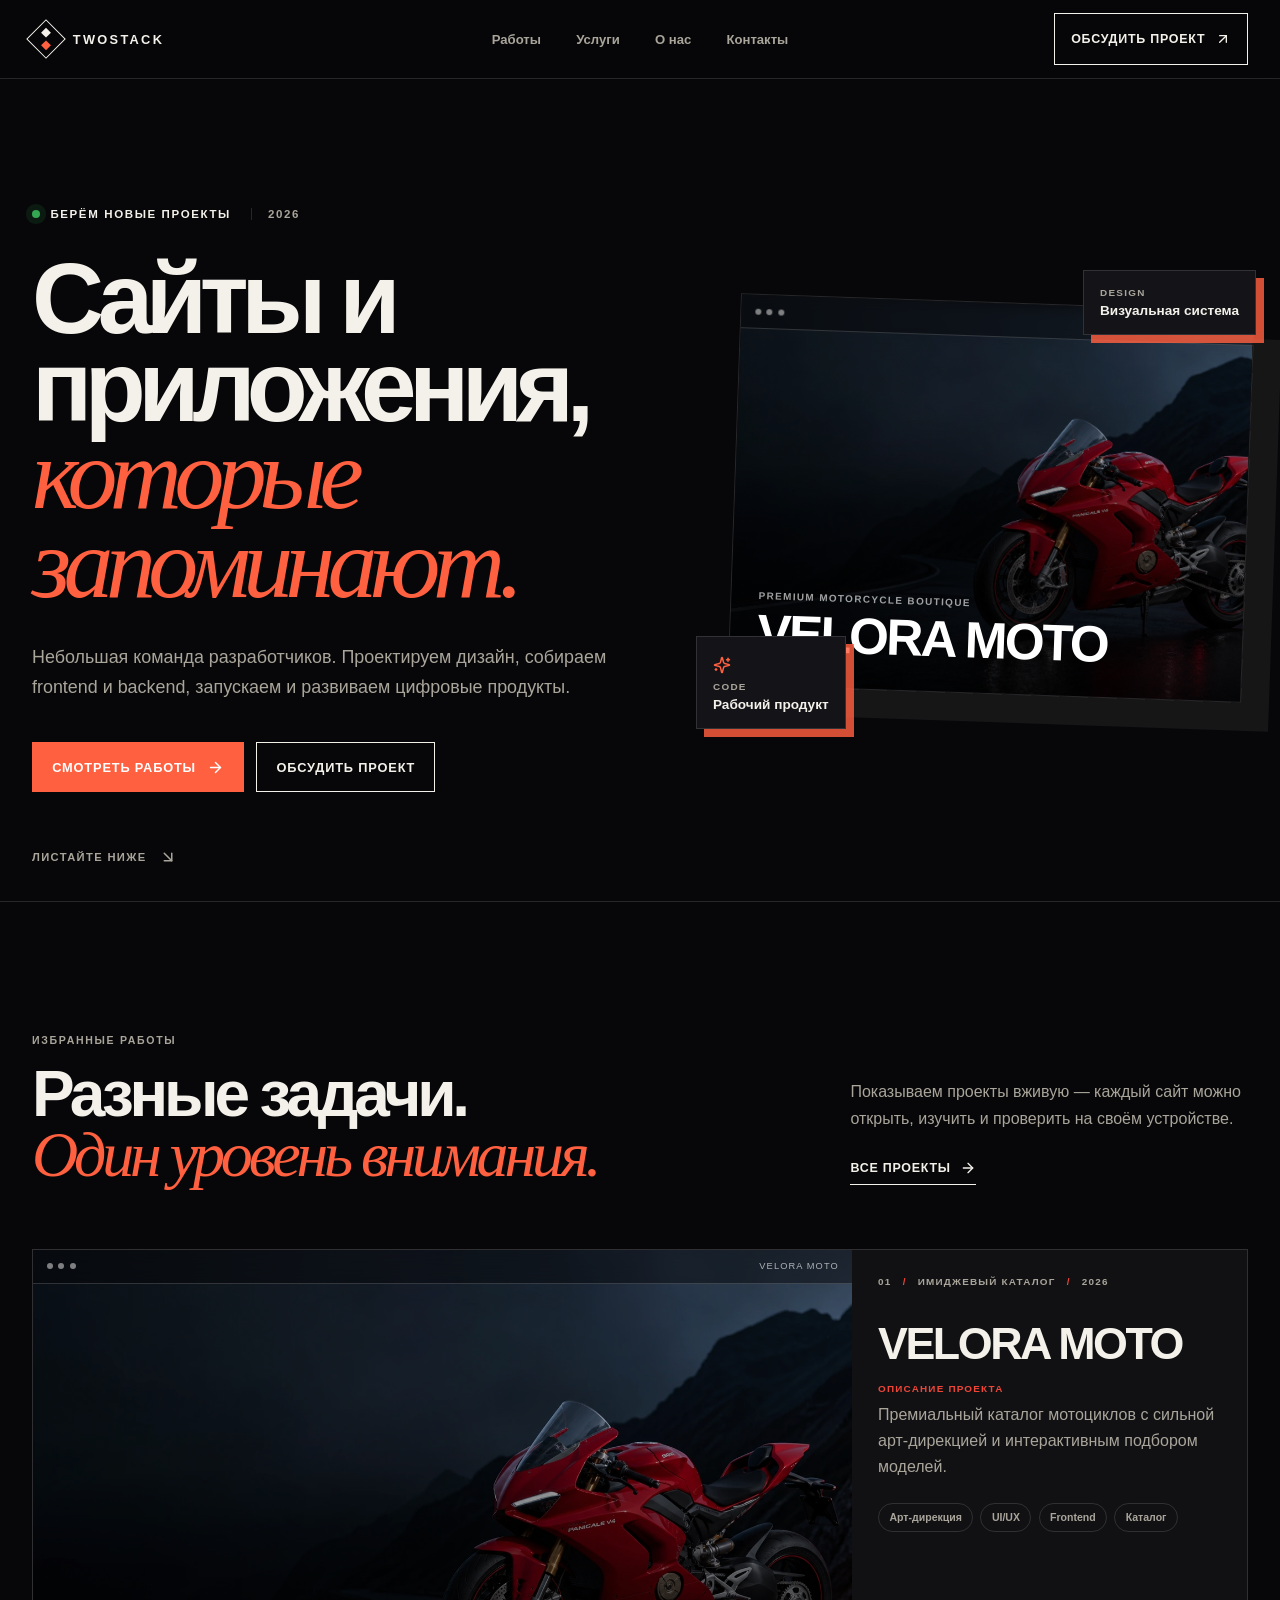
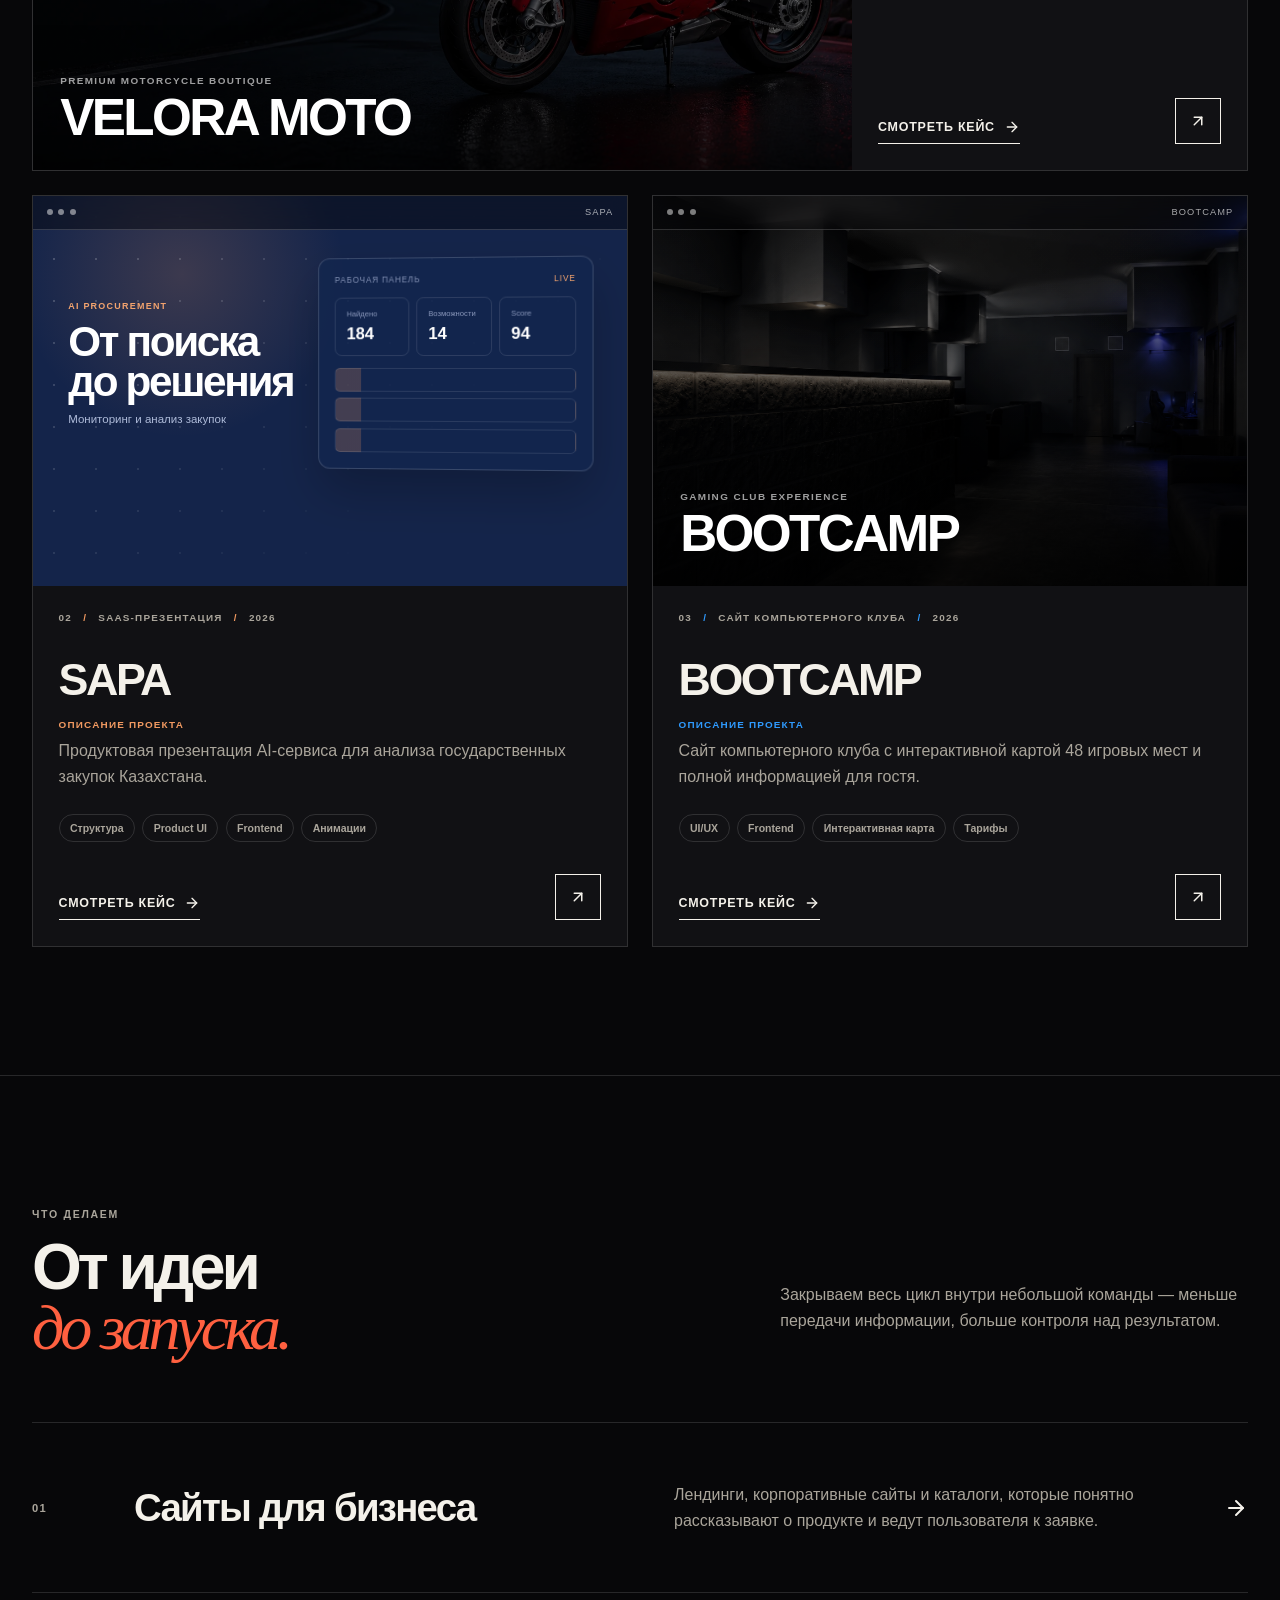
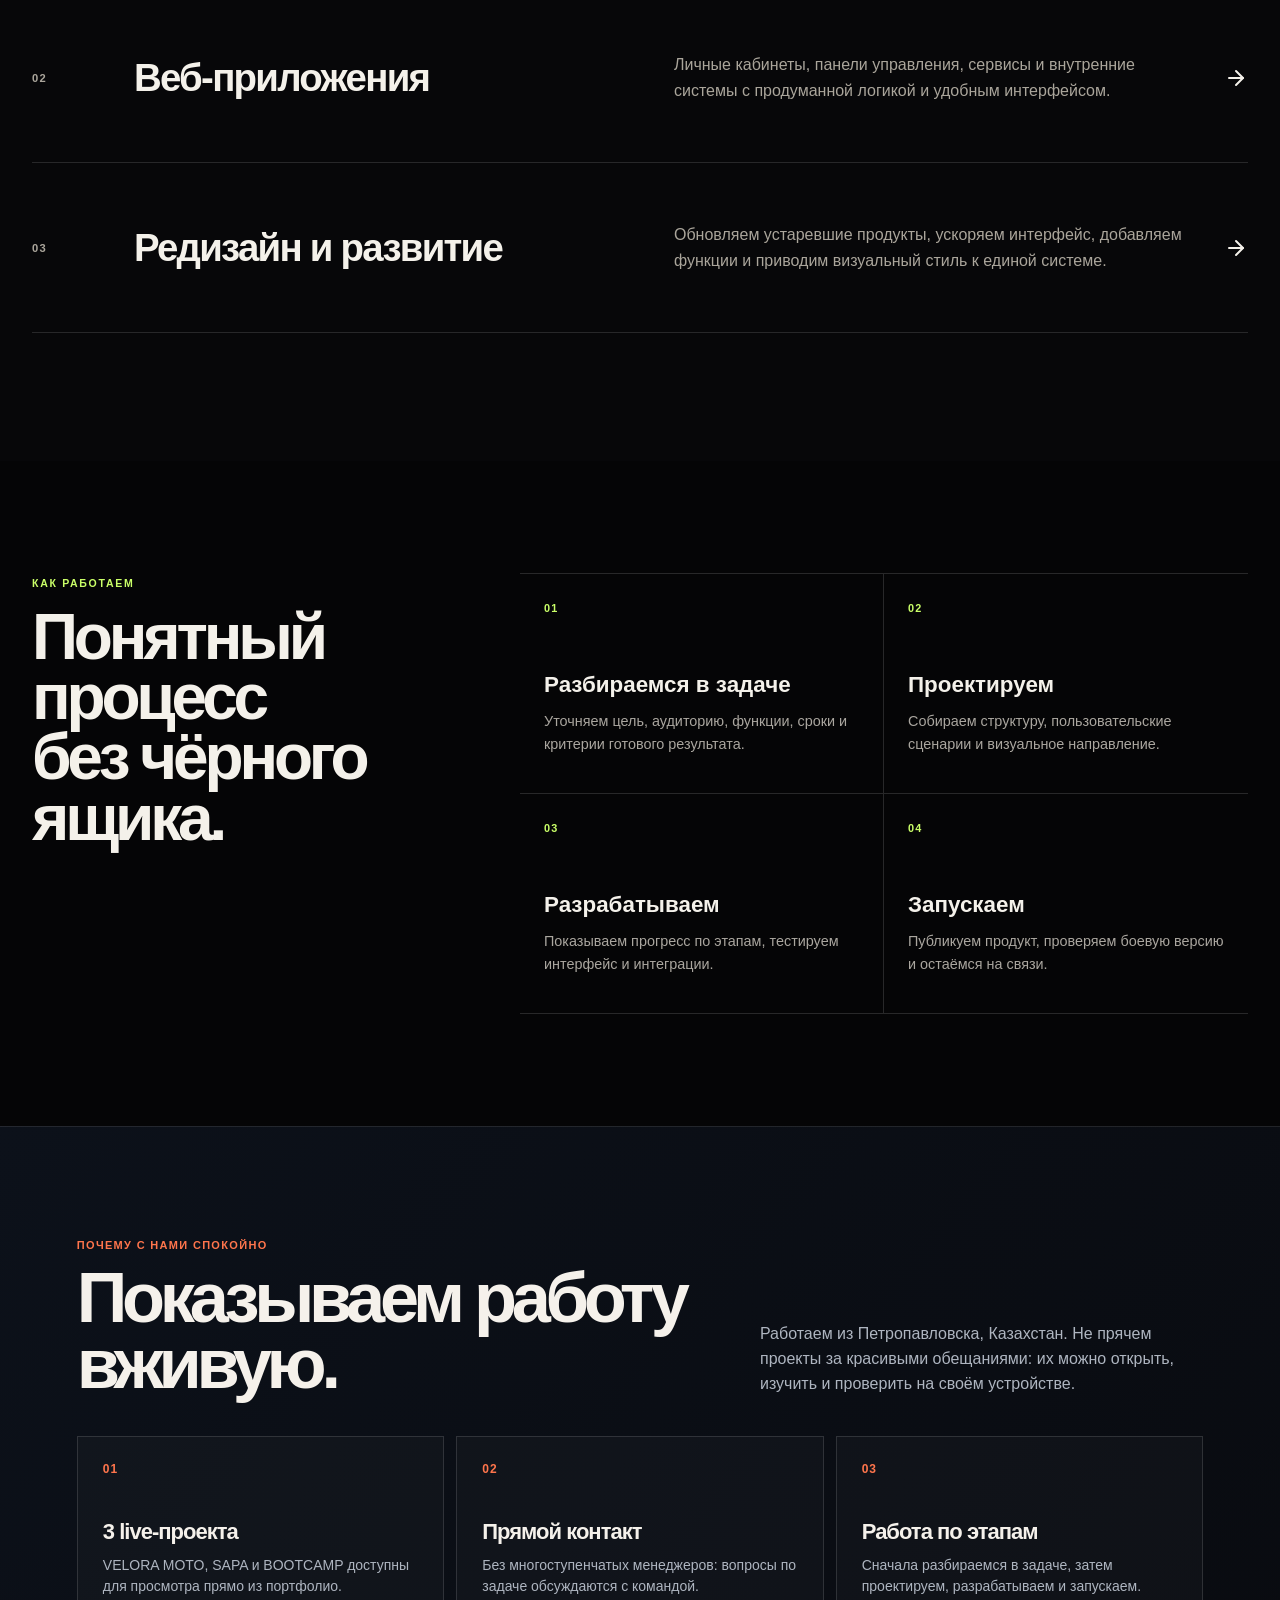
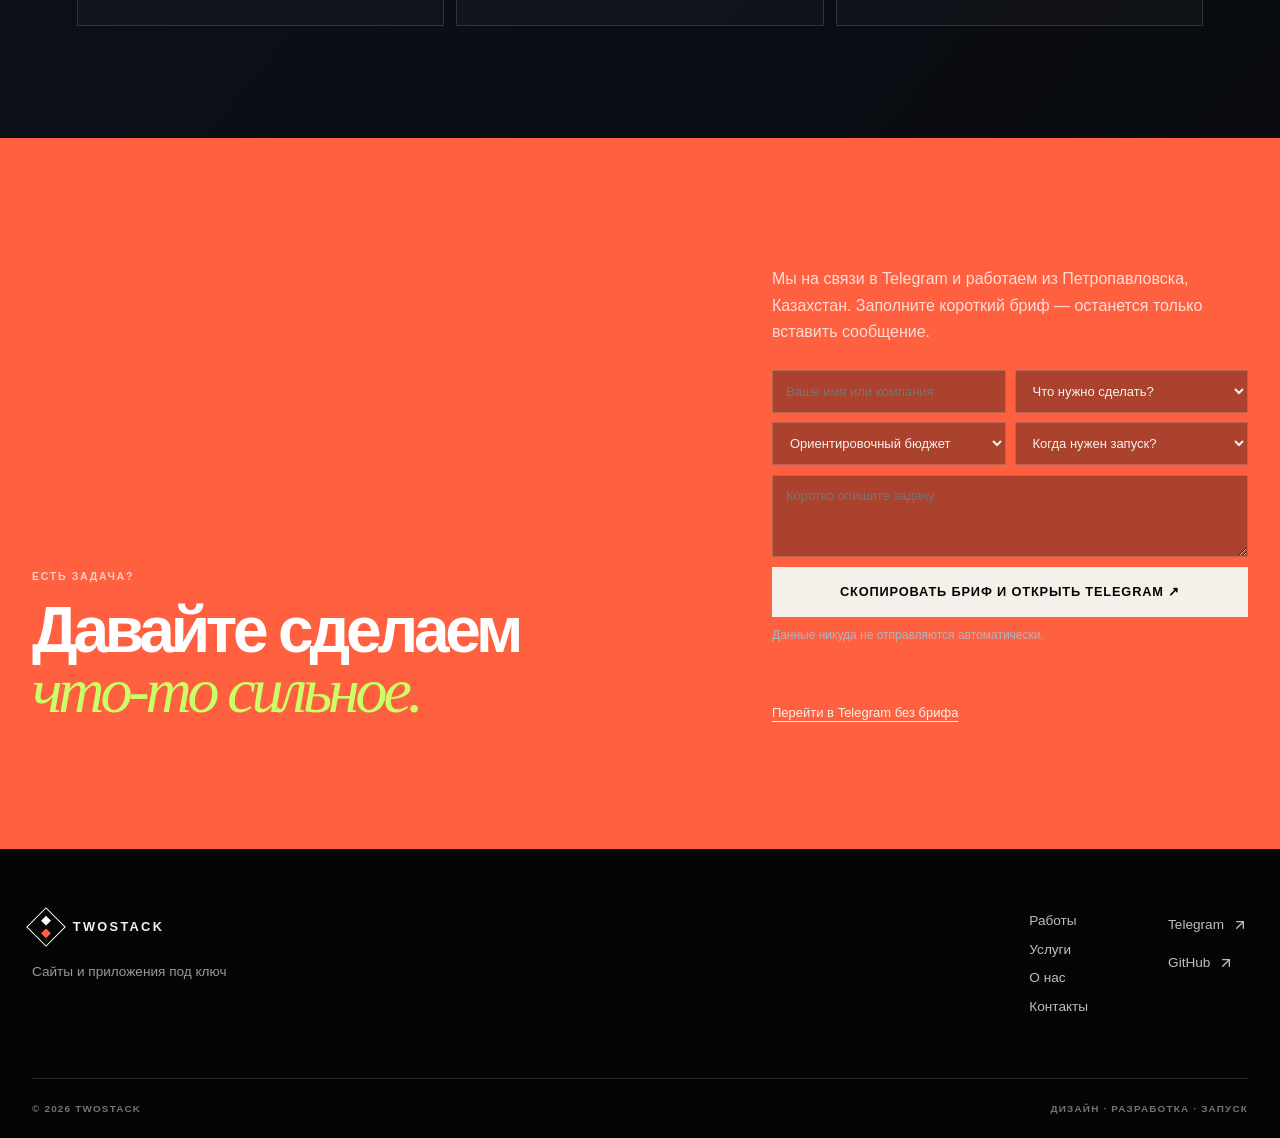
==== commit 3bfac633: "Добавить город и контактную информацию" ====
--- a/index.html
+++ b/index.html
@@ -6,10 +6,10 @@
   function mountBrief(){
     var cta=document.querySelector('.contact-cta');
     if(!cta||document.querySelector('.tw-trust')) return;
-    cta.insertAdjacentHTML('beforebegin','<section class="tw-trust" aria-labelledby="trust-title"><div class="tw-trust-inner"><div class="tw-trust-head"><div><span class="tw-trust-kicker">Почему с нами спокойно</span><h2 id="trust-title">Показываем работу<br>вживую.</h2></div><p>Не прячем проекты за красивыми обещаниями: их можно открыть, изучить и проверить на своём устройстве.</p></div><div class="tw-trust-grid"><article class="tw-trust-card"><span>01</span><h3>3 live-проекта</h3><p>VELORA MOTO, SAPA и BOOTCAMP доступны для просмотра прямо из портфолио.</p></article><article class="tw-trust-card"><span>02</span><h3>Прямой контакт</h3><p>Без многоступенчатых менеджеров: вопросы по задаче обсуждаются с командой.</p></article><article class="tw-trust-card"><span>03</span><h3>Работа по этапам</h3><p>Сначала разбираемся в задаче, затем проектируем, разрабатываем и запускаем.</p></article></div></div></section>');
+    cta.insertAdjacentHTML('beforebegin','<section class="tw-trust" aria-labelledby="trust-title"><div class="tw-trust-inner"><div class="tw-trust-head"><div><span class="tw-trust-kicker">Почему с нами спокойно</span><h2 id="trust-title">Показываем работу<br>вживую.</h2></div><p>Работаем из Петропавловска, Казахстан. Не прячем проекты за красивыми обещаниями: их можно открыть, изучить и проверить на своём устройстве.</p></div><div class="tw-trust-grid"><article class="tw-trust-card"><span>01</span><h3>3 live-проекта</h3><p>VELORA MOTO, SAPA и BOOTCAMP доступны для просмотра прямо из портфолио.</p></article><article class="tw-trust-card"><span>02</span><h3>Прямой контакт</h3><p>Без многоступенчатых менеджеров: вопросы по задаче обсуждаются с командой.</p></article><article class="tw-trust-card"><span>03</span><h3>Работа по этапам</h3><p>Сначала разбираемся в задаче, затем проектируем, разрабатываем и запускаем.</p></article></div></div></section>');
     var side=cta.querySelector('.contact-cta-side');
     if(!side) return;
-    side.innerHTML='<p>Заполните короткий бриф. Мы скопируем его в буфер и откроем Telegram — останется только вставить сообщение.</p><form class="tw-brief-form" id="tw-brief-form"><div class="tw-fields"><input name="name" type="text" placeholder="Ваше имя или компания" aria-label="Ваше имя или компания"><select name="service" aria-label="Тип задачи"><option value="">Что нужно сделать?</option><option>Сайт для бизнеса</option><option>Веб-приложение</option><option>Редизайн и развитие</option><option>Другое</option></select><select name="budget" aria-label="Ориентировочный бюджет"><option value="">Ориентировочный бюджет</option><option>До 300 000 ₸</option><option>300 000–700 000 ₸</option><option>От 700 000 ₸</option><option>Пока не определён</option></select><select name="deadline" aria-label="Срок"><option value="">Когда нужен запуск?</option><option>До 2 недель</option><option>В течение месяца</option><option>Срок гибкий</option></select></div><textarea name="details" placeholder="Коротко опишите задачу" aria-label="Описание задачи"></textarea><button class="button button-light" type="submit">Скопировать бриф и открыть Telegram ↗</button><p class="tw-brief-note">Данные никуда не отправляются автоматически.</p><p class="tw-brief-status" id="tw-brief-status" role="status" aria-live="polite"></p></form><a class="tw-brief-alt" href="https://t.me/qquki1" target="_blank" rel="noreferrer">Перейти в Telegram без брифа</a>';
+    side.innerHTML='<p>Мы на связи в Telegram и работаем из Петропавловска, Казахстан. Заполните короткий бриф — останется только вставить сообщение.</p><form class="tw-brief-form" id="tw-brief-form"><div class="tw-fields"><input name="name" type="text" placeholder="Ваше имя или компания" aria-label="Ваше имя или компания"><select name="service" aria-label="Тип задачи"><option value="">Что нужно сделать?</option><option>Сайт для бизнеса</option><option>Веб-приложение</option><option>Редизайн и развитие</option><option>Другое</option></select><select name="budget" aria-label="Ориентировочный бюджет"><option value="">Ориентировочный бюджет</option><option>До 300 000 ₸</option><option>300 000–700 000 ₸</option><option>От 700 000 ₸</option><option>Пока не определён</option></select><select name="deadline" aria-label="Срок"><option value="">Когда нужен запуск?</option><option>До 2 недель</option><option>В течение месяца</option><option>Срок гибкий</option></select></div><textarea name="details" placeholder="Коротко опишите задачу" aria-label="Описание задачи"></textarea><button class="button button-light" type="submit">Скопировать бриф и открыть Telegram ↗</button><p class="tw-brief-note">Данные никуда не отправляются автоматически.</p><p class="tw-brief-status" id="tw-brief-status" role="status" aria-live="polite"></p></form><a class="tw-brief-alt" href="https://t.me/qquki1" target="_blank" rel="noreferrer">Перейти в Telegram без брифа</a>';
     var form=document.getElementById('tw-brief-form');
     form.addEventListener('submit',function(event){event.preventDefault();var data=new FormData(form);var value=function(key,fallback){return(data.get(key)||'').trim()||fallback;};var message='Здравствуйте! Хочу обсудить проект.\n\nИмя / компания: '+value('name','не указано')+'\nЗадача: '+value('service','не указано')+'\nБюджет: '+value('budget','не указан')+'\nСрок: '+value('deadline','не указан')+'\nОписание: '+value('details','не указано');var status=document.getElementById('tw-brief-status');window.open('https://t.me/qquki1','_blank','noopener');if(navigator.clipboard&&navigator.clipboard.writeText){navigator.clipboard.writeText(message).then(function(){status.textContent='Бриф скопирован. Вставьте его в открывшемся Telegram.';}).catch(function(){status.textContent='Не удалось скопировать автоматически. Вставьте описание задачи в Telegram вручную.';});}else{status.textContent='Вставьте описание задачи в Telegram вручную.';}});
   }
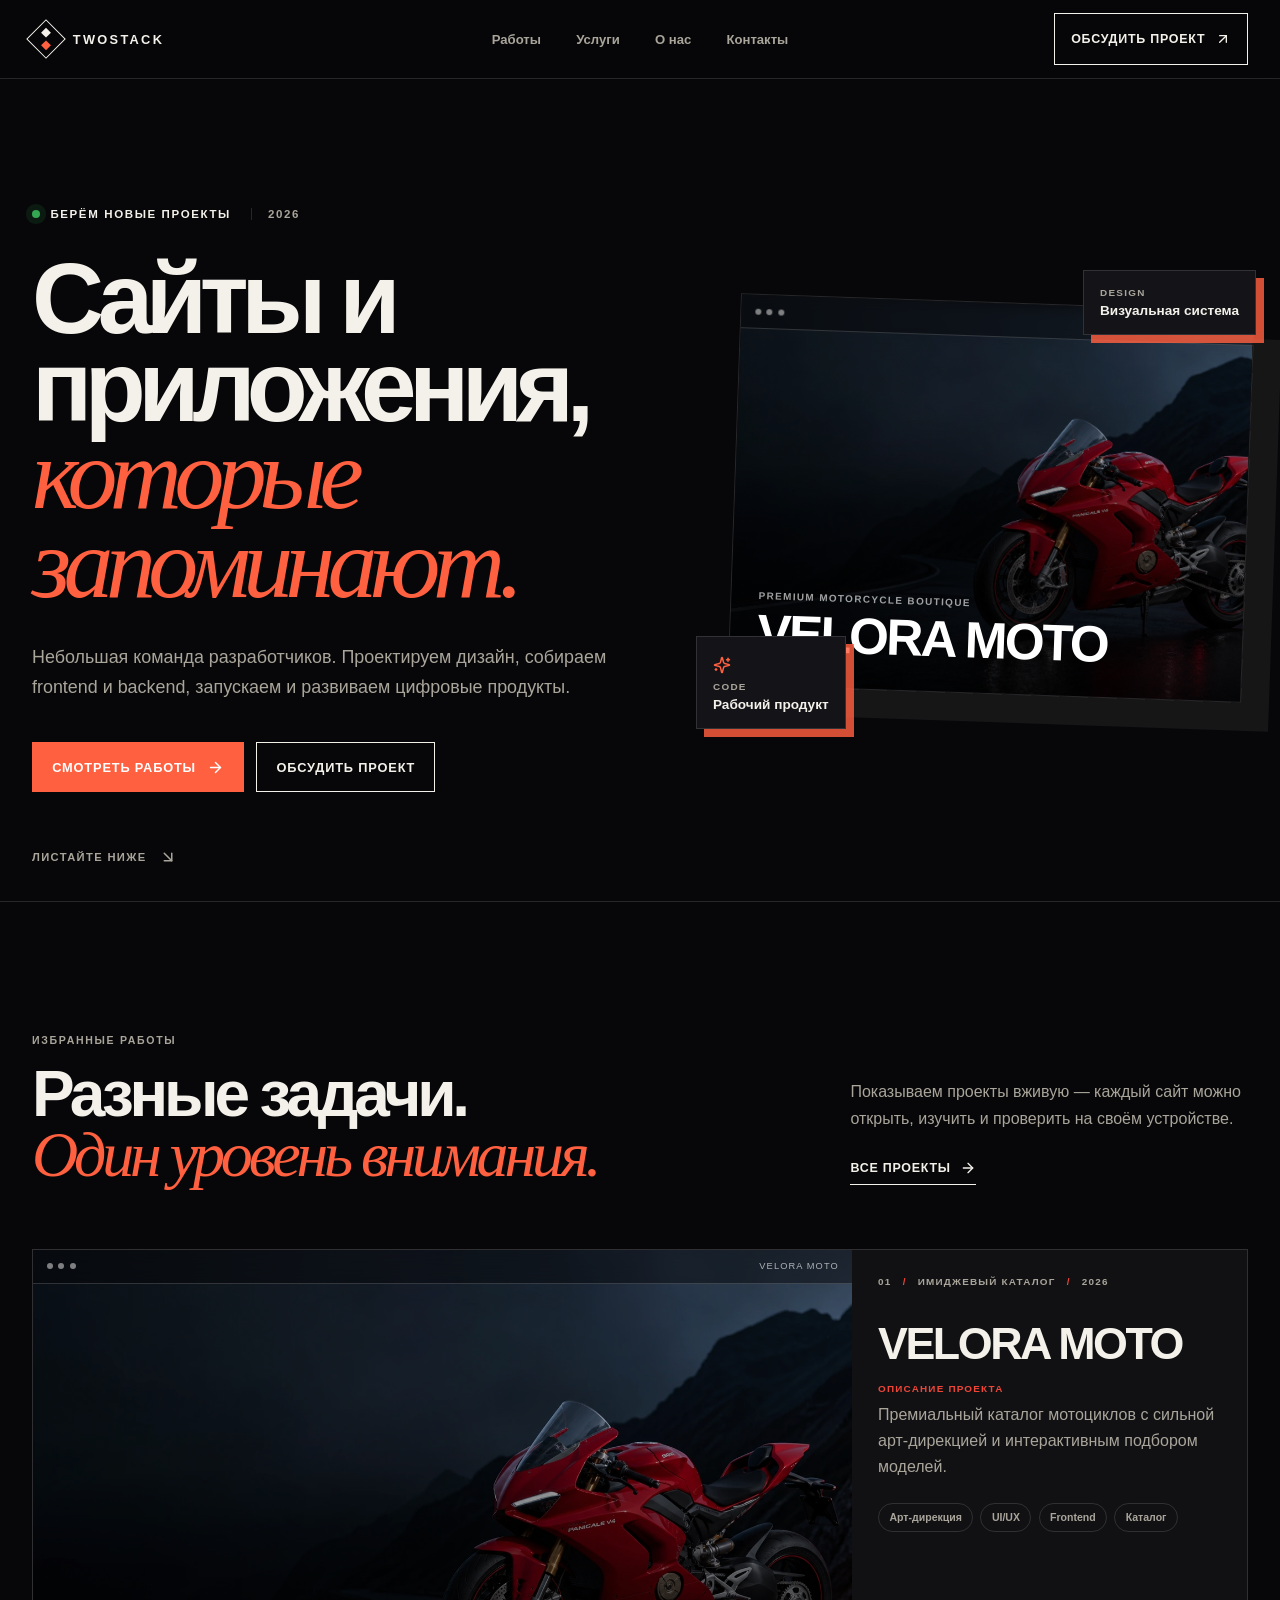
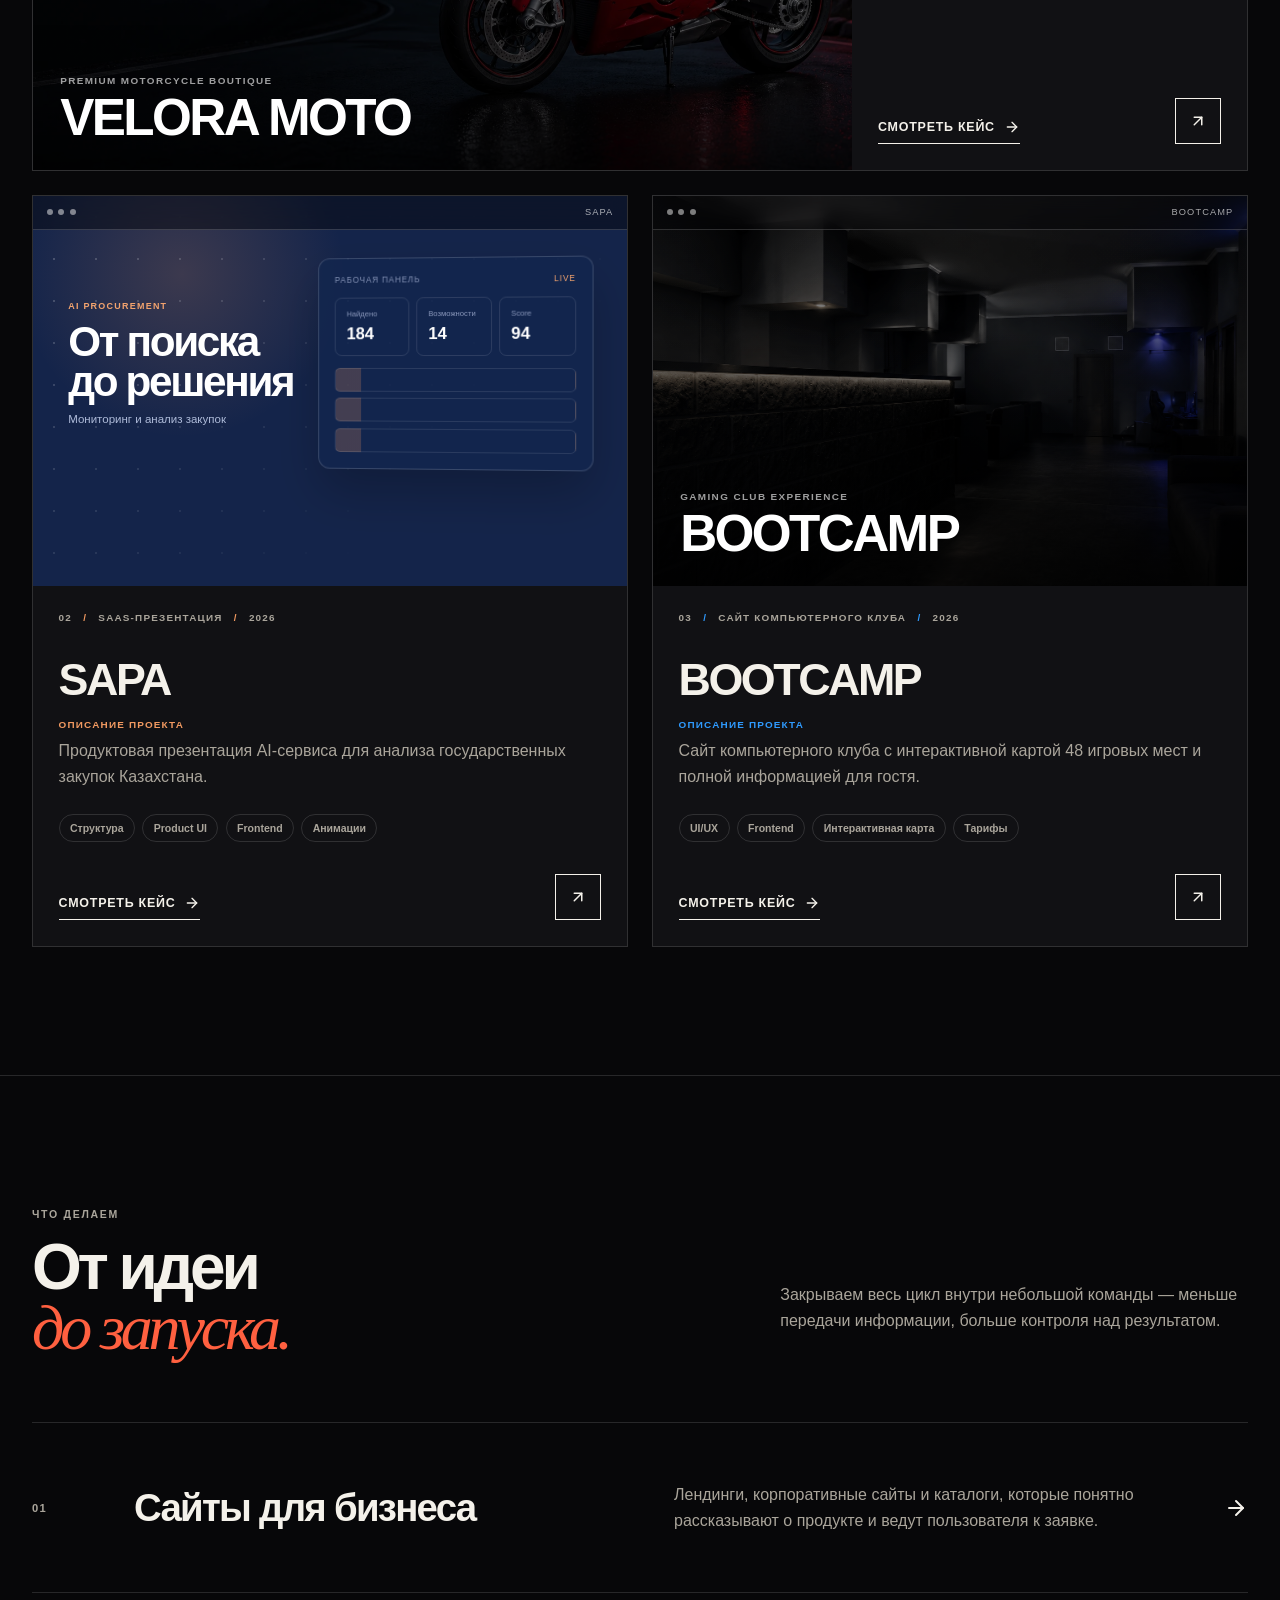
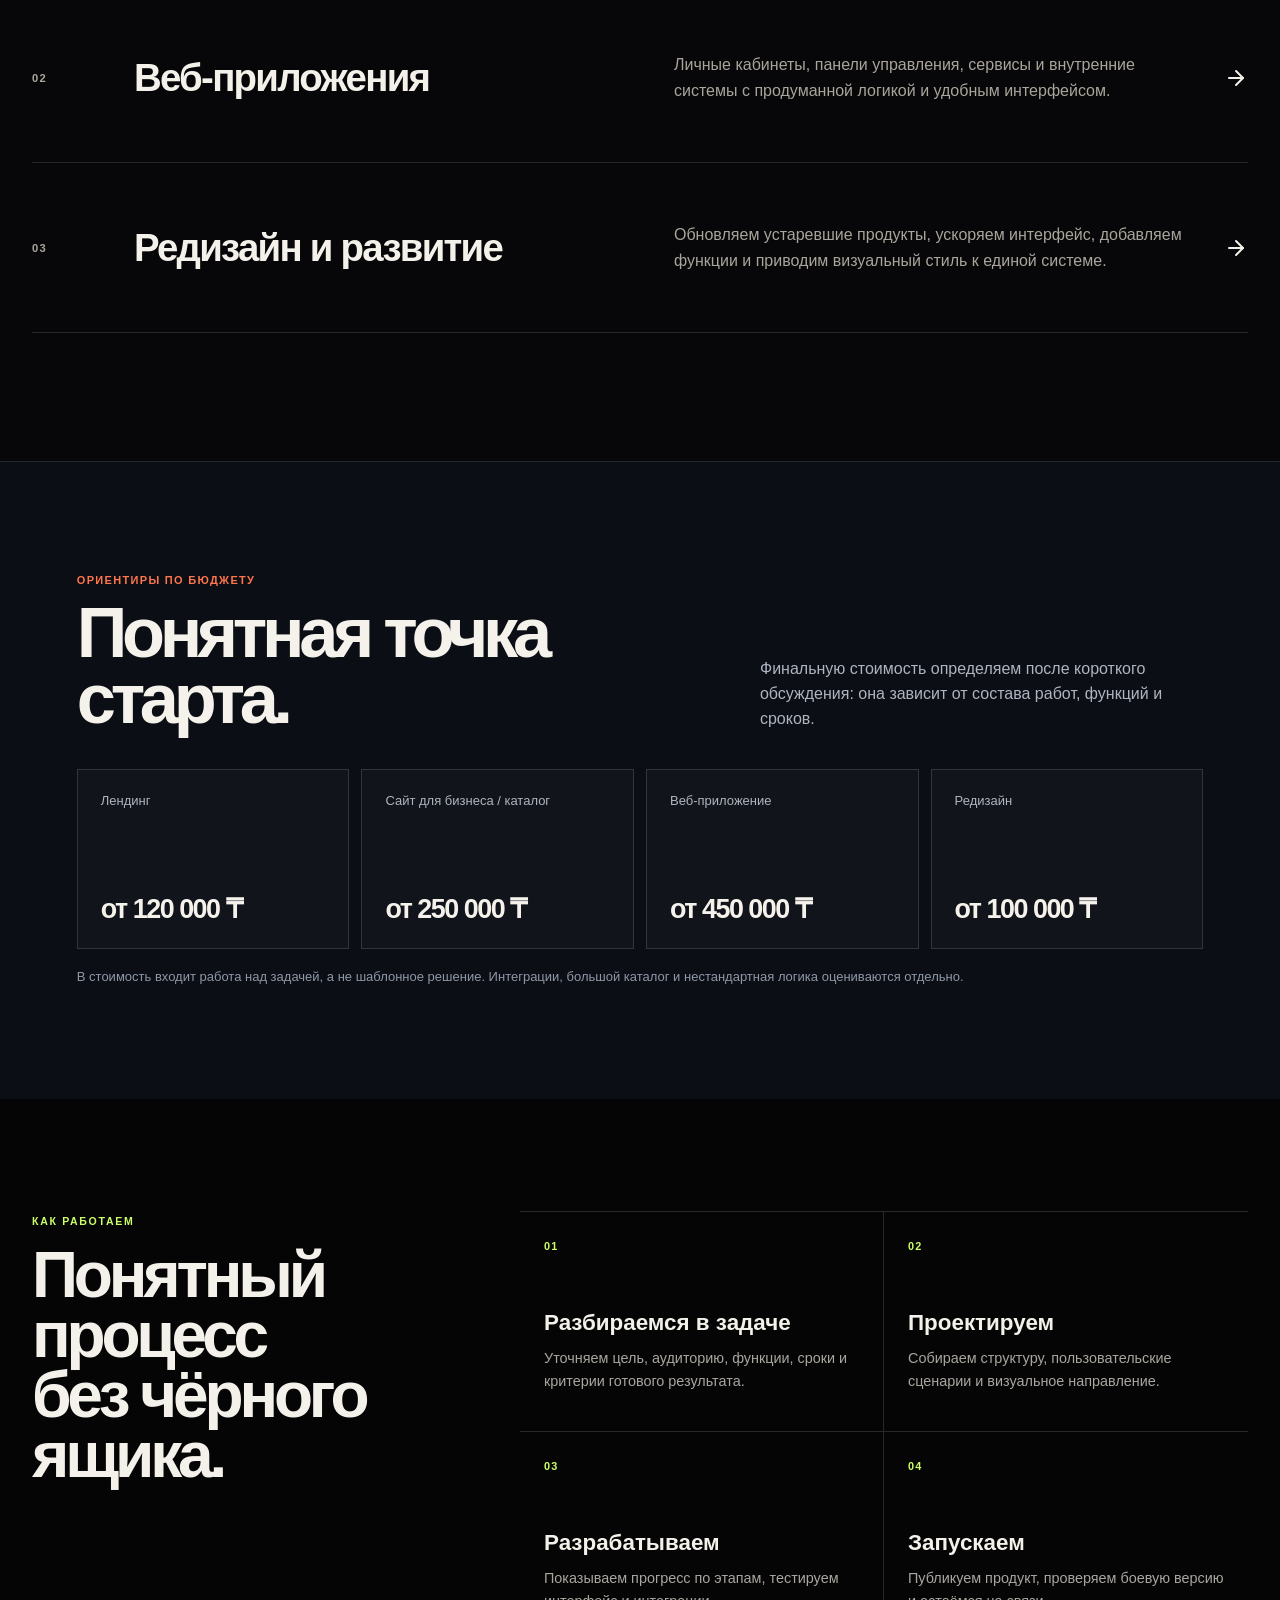
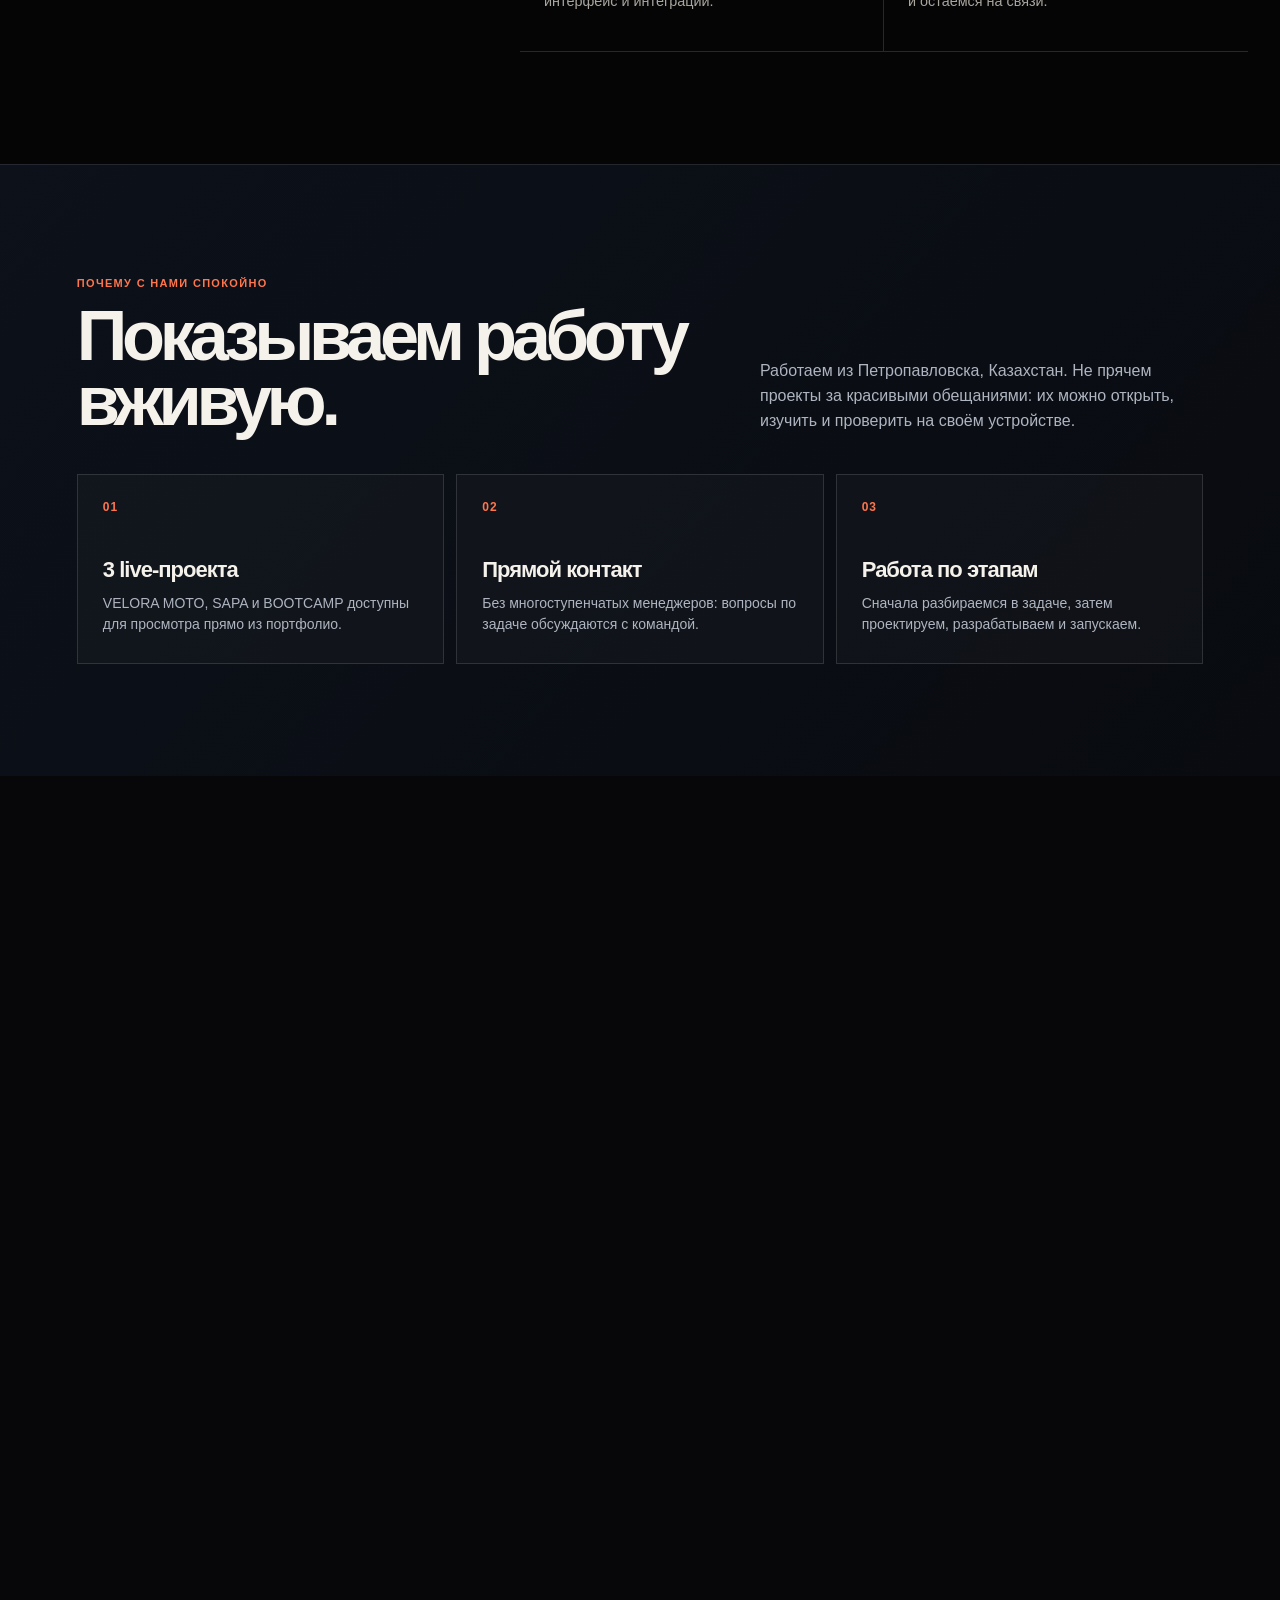
==== commit aa9bec26: "Добавить ориентиры стоимости услуг" ====
--- a/index.html
+++ b/index.html
@@ -1,8 +1,11 @@
 <!DOCTYPE html><html lang="ru"><head><meta charSet="utf-8"/><meta name="viewport" content="width=device-width, initial-scale=1"/><link rel="preload" as="image" href="/projects/velora-hero.webp"/><link rel="stylesheet" href="/_next/static/chunks/30msg3-hnfnqd.css" data-precedence="next"/><link rel="preload" as="script" fetchPriority="low" href="/_next/static/chunks/3s6nzrbk-8mnv.js"/><script src="/_next/static/chunks/0y-dctk-kmqss.js" async=""></script><script src="/_next/static/chunks/227kwhsrjlnp4.js" async=""></script><script src="/_next/static/chunks/0yjvrbhf1fq4n.js" async=""></script><script src="/_next/static/chunks/turbopack-0uu3tnbjwt46k.js" async=""></script><script src="/_next/static/chunks/0t7cvx24egh8m.js" async="" crossorigin=""></script><script src="/_next/static/chunks/1nltt5i58uhz8.js" async="" crossorigin=""></script><title>TWOSTACK — Сайты и приложения под ключ</title><meta name="description" content="Небольшая команда разработчиков. Проектируем дизайн, собираем frontend и backend, запускаем и развиваем цифровые продукты."/><link rel="icon" href="/favicon.svg"/><script src="/_next/static/chunks/0cz1d0mv5g_q7.js" noModule=""></script><style>
 .tw-trust{padding:112px clamp(24px,6vw,92px);background:linear-gradient(130deg,#0c111a,#090b10);border-top:1px solid rgba(255,255,255,.1)}
 .tw-trust-inner{max-width:1320px;margin:0 auto}.tw-trust-head{display:grid;grid-template-columns:minmax(0,1fr) minmax(260px,.7fr);gap:50px;align-items:end;margin-bottom:40px}.tw-trust-kicker{display:block;margin-bottom:14px;color:#ff754c;font-size:11px;font-weight:800;letter-spacing:.12em;text-transform:uppercase}.tw-trust h2{margin:0;color:#f5f1eb;font-size:clamp(38px,5.5vw,76px);line-height:.93;letter-spacing:-.075em}.tw-trust-head p{max-width:430px;margin:0;color:#aeb5c0;font-size:16px;line-height:1.55}.tw-trust-grid{display:grid;grid-template-columns:repeat(3,1fr);gap:12px}.tw-trust-card{min-height:190px;padding:25px;border:1px solid rgba(255,255,255,.13);background:rgba(255,255,255,.025)}.tw-trust-card span{display:block;margin-bottom:43px;color:#ff754c;font-size:12px;font-weight:800;letter-spacing:.08em}.tw-trust-card h3{margin:0 0 10px;color:#f5f1eb;font-size:22px;letter-spacing:-.045em}.tw-trust-card p{margin:0;color:#aeb5c0;font-size:14px;line-height:1.5}.tw-brief-form{display:grid;gap:10px;margin-top:23px}.tw-brief-form .tw-fields{display:grid;grid-template-columns:repeat(2,1fr);gap:9px}.tw-brief-form input,.tw-brief-form select,.tw-brief-form textarea{width:100%;border:1px solid rgba(255,255,255,.18);border-radius:0;background:rgba(7,9,13,.34);color:#f6f2ec;padding:12px 13px;font:inherit;font-size:13px;outline:none}.tw-brief-form textarea{min-height:82px;resize:vertical}.tw-brief-form select option{color:#171717;background:#fff}.tw-brief-form input:focus,.tw-brief-form select:focus,.tw-brief-form textarea:focus{border-color:#ff754c}.tw-brief-form button{justify-content:center;width:100%;cursor:pointer}.tw-brief-note{margin:0!important;color:#aeb5c0!important;font-size:12px!important;line-height:1.45!important}.tw-brief-status{min-height:18px;margin:0;color:#ffb09a;font-size:12px;line-height:1.4}.tw-brief-alt{display:inline-block;margin-top:9px;color:#f5f1eb!important;font-size:13px;text-decoration:underline;text-underline-offset:4px}@media(max-width:760px){.tw-trust{padding:74px 20px}.tw-trust-head{grid-template-columns:1fr;gap:20px}.tw-trust-grid{grid-template-columns:1fr}.tw-trust-card{min-height:150px}.tw-brief-form .tw-fields{grid-template-columns:1fr}}
+
+.tw-pricing{padding:112px clamp(24px,6vw,92px);background:#0b0e14;border-top:1px solid rgba(255,255,255,.1)}.tw-pricing-inner{max-width:1320px;margin:0 auto}.tw-pricing-head{display:grid;grid-template-columns:minmax(0,1fr) minmax(260px,.7fr);gap:50px;align-items:end;margin-bottom:38px}.tw-pricing-kicker{display:block;margin-bottom:14px;color:#ff754c;font-size:11px;font-weight:800;letter-spacing:.12em;text-transform:uppercase}.tw-pricing h2{margin:0;color:#f5f1eb;font-size:clamp(38px,5.5vw,76px);line-height:.93;letter-spacing:-.075em}.tw-pricing-head p{max-width:430px;margin:0;color:#aeb5c0;font-size:16px;line-height:1.55}.tw-price-grid{display:grid;grid-template-columns:repeat(4,1fr);gap:12px}.tw-price-card{display:flex;min-height:180px;flex-direction:column;justify-content:space-between;padding:23px;border:1px solid rgba(255,255,255,.14);background:rgba(255,255,255,.025)}.tw-price-card span{color:#aeb5c0;font-size:13px}.tw-price-card strong{color:#f5f1eb;font-size:clamp(24px,2.1vw,34px);letter-spacing:-.055em}.tw-pricing-foot{margin:18px 0 0;color:#8f98a7;font-size:13px;line-height:1.5}@media(max-width:900px){.tw-price-grid{grid-template-columns:repeat(2,1fr)}}@media(max-width:760px){.tw-pricing{padding:74px 20px}.tw-pricing-head{grid-template-columns:1fr;gap:20px}.tw-price-grid{grid-template-columns:1fr}.tw-price-card{min-height:135px}}
 </style></head><body><div hidden=""><!--$--><!--/$--></div><div class="site-background" aria-hidden="true"><span class="background-orb orb-one"></span><span class="background-orb orb-two"></span><span class="background-grid"></span><span class="background-noise"></span></div><a class="skip-link" href="#content">Перейти к содержимому</a><header class="site-header initial-reveal" data-reveal="true"><div class="header-inner"><a class="brand" href="/" aria-label="TWOSTACK — главная"><span class="brand-mark" aria-hidden="true"><i></i><i></i></span><span>TWOSTACK</span></a><nav class="desktop-nav" aria-label="Основная навигация"><a class="nav-link" href="/work/">Работы</a><a class="nav-link" href="/services/">Услуги</a><a class="nav-link" href="/about/">О нас</a><a class="nav-link" href="/contact/">Контакты</a></nav><a class="header-cta" href="https://t.me/qquki1" target="_blank" rel="noreferrer">Обсудить проект <svg xmlns="http://www.w3.org/2000/svg" width="24" height="24" viewBox="0 0 24 24" fill="none" stroke="currentColor" stroke-width="2" stroke-linecap="round" stroke-linejoin="round" class="lucide lucide-arrow-up-right" aria-hidden="true"><path d="M7 7h10v10"></path><path d="M7 17 17 7"></path></svg></a><button class="menu-button" type="button" aria-label="Открыть меню" aria-expanded="false" aria-controls="mobile-menu"><svg xmlns="http://www.w3.org/2000/svg" width="24" height="24" viewBox="0 0 24 24" fill="none" stroke="currentColor" stroke-width="2" stroke-linecap="round" stroke-linejoin="round" class="lucide lucide-menu" aria-hidden="true"><line x1="4" x2="20" y1="12" y2="12"></line><line x1="4" x2="20" y1="6" y2="6"></line><line x1="4" x2="20" y1="18" y2="18"></line></svg></button></div><nav id="mobile-menu" class="mobile-menu" aria-label="Мобильная навигация"><a href="/work/">Работы<svg xmlns="http://www.w3.org/2000/svg" width="24" height="24" viewBox="0 0 24 24" fill="none" stroke="currentColor" stroke-width="2" stroke-linecap="round" stroke-linejoin="round" class="lucide lucide-arrow-up-right" aria-hidden="true"><path d="M7 7h10v10"></path><path d="M7 17 17 7"></path></svg></a><a href="/services/">Услуги<svg xmlns="http://www.w3.org/2000/svg" width="24" height="24" viewBox="0 0 24 24" fill="none" stroke="currentColor" stroke-width="2" stroke-linecap="round" stroke-linejoin="round" class="lucide lucide-arrow-up-right" aria-hidden="true"><path d="M7 7h10v10"></path><path d="M7 17 17 7"></path></svg></a><a href="/about/">О нас<svg xmlns="http://www.w3.org/2000/svg" width="24" height="24" viewBox="0 0 24 24" fill="none" stroke="currentColor" stroke-width="2" stroke-linecap="round" stroke-linejoin="round" class="lucide lucide-arrow-up-right" aria-hidden="true"><path d="M7 7h10v10"></path><path d="M7 17 17 7"></path></svg></a><a href="/contact/">Контакты<svg xmlns="http://www.w3.org/2000/svg" width="24" height="24" viewBox="0 0 24 24" fill="none" stroke="currentColor" stroke-width="2" stroke-linecap="round" stroke-linejoin="round" class="lucide lucide-arrow-up-right" aria-hidden="true"><path d="M7 7h10v10"></path><path d="M7 17 17 7"></path></svg></a></nav></header><main id="content"><section class="home-hero initial-reveal" data-reveal="true"><div class="hero-copy" data-reveal-item="true"><div class="availability"><i></i>Берём новые проекты<span>2026</span></div><h1>Сайты и приложения,<br/><em>которые запоминают.</em></h1><p>Небольшая команда разработчиков. Проектируем дизайн, собираем frontend и backend, запускаем и развиваем цифровые продукты.</p><div class="hero-actions"><a class="button button-accent" href="/work/">Смотреть работы <svg xmlns="http://www.w3.org/2000/svg" width="24" height="24" viewBox="0 0 24 24" fill="none" stroke="currentColor" stroke-width="2" stroke-linecap="round" stroke-linejoin="round" class="lucide lucide-arrow-right" aria-hidden="true"><path d="M5 12h14"></path><path d="m12 5 7 7-7 7"></path></svg></a><a class="button button-ghost" href="https://t.me/qquki1" target="_blank" rel="noreferrer">Обсудить проект</a></div></div><div class="hero-showcase" data-reveal-item="true"><div class="hero-preview-card"><div class="project-preview image-preview velora-preview"><img alt="Главный экран проекта VELORA MOTO" decoding="async" data-nimg="fill" style="position:absolute;height:100%;width:100%;left:0;top:0;right:0;bottom:0;color:transparent" src="/projects/velora-hero.webp"/><div class="preview-browser-bar"><i></i><i></i><i></i><span>VELORA MOTO</span></div><div class="preview-overlay"></div><div class="preview-label"><span>Premium motorcycle boutique</span><strong>VELORA MOTO</strong></div></div></div><div class="floating-note note-one"><span>DESIGN</span><b>Визуальная система</b></div><div class="floating-note note-two"><svg xmlns="http://www.w3.org/2000/svg" width="24" height="24" viewBox="0 0 24 24" fill="none" stroke="currentColor" stroke-width="2" stroke-linecap="round" stroke-linejoin="round" class="lucide lucide-sparkles" aria-hidden="true"><path d="M9.937 15.5A2 2 0 0 0 8.5 14.063l-6.135-1.582a.5.5 0 0 1 0-.962L8.5 9.936A2 2 0 0 0 9.937 8.5l1.582-6.135a.5.5 0 0 1 .963 0L14.063 8.5A2 2 0 0 0 15.5 9.937l6.135 1.581a.5.5 0 0 1 0 .964L15.5 14.063a2 2 0 0 0-1.437 1.437l-1.582 6.135a.5.5 0 0 1-.963 0z"></path><path d="M20 3v4"></path><path d="M22 5h-4"></path><path d="M4 17v2"></path><path d="M5 18H3"></path></svg><span>CODE</span><b>Рабочий продукт</b></div></div><a class="scroll-hint" href="#featured"><span>Листайте ниже</span><svg xmlns="http://www.w3.org/2000/svg" width="24" height="24" viewBox="0 0 24 24" fill="none" stroke="currentColor" stroke-width="2" stroke-linecap="round" stroke-linejoin="round" class="lucide lucide-arrow-down-right" aria-hidden="true"><path d="m7 7 10 10"></path><path d="M17 7v10H7"></path></svg></a></section><section id="featured" class="section featured-section" data-reveal="true"><div class="section-head" data-reveal-item="true"><div><span class="section-kicker">Избранные работы</span><h2>Разные задачи.<br/><em>Один уровень внимания.</em></h2></div><div><p>Показываем проекты вживую — каждый сайт можно открыть, изучить и проверить на своём устройстве.</p><a class="text-link" href="/work/">Все проекты <svg xmlns="http://www.w3.org/2000/svg" width="24" height="24" viewBox="0 0 24 24" fill="none" stroke="currentColor" stroke-width="2" stroke-linecap="round" stroke-linejoin="round" class="lucide lucide-arrow-right" aria-hidden="true"><path d="M5 12h14"></path><path d="m12 5 7 7-7 7"></path></svg></a></div></div><div class="project-grid"><article class="project-card" data-reveal-item="true" style="--project-accent:#ef4638"><a class="project-card-visual" href="/work/velora-moto/" aria-label="Открыть кейс VELORA MOTO"><div class="project-preview image-preview velora-preview"><img alt="Главный экран проекта VELORA MOTO" decoding="async" data-nimg="fill" style="position:absolute;height:100%;width:100%;left:0;top:0;right:0;bottom:0;color:transparent" src="/projects/velora-hero.webp"/><div class="preview-browser-bar"><i></i><i></i><i></i><span>VELORA MOTO</span></div><div class="preview-overlay"></div><div class="preview-label"><span>Premium motorcycle boutique</span><strong>VELORA MOTO</strong></div></div></a><div class="project-card-body"><div class="project-meta"><span>01</span><span>Имиджевый каталог</span><span>2026</span></div><h2><a href="/work/velora-moto/">VELORA MOTO</a></h2><span class="project-description-label">Описание проекта</span><p>Премиальный каталог мотоциклов с сильной арт-дирекцией и интерактивным подбором моделей.</p><ul class="tag-list" aria-label="Направления проекта VELORA MOTO"><li>Арт-дирекция</li><li>UI/UX</li><li>Frontend</li><li>Каталог</li></ul><div class="project-card-actions"><a class="text-link" href="/work/velora-moto/">Смотреть кейс <svg xmlns="http://www.w3.org/2000/svg" width="24" height="24" viewBox="0 0 24 24" fill="none" stroke="currentColor" stroke-width="2" stroke-linecap="round" stroke-linejoin="round" class="lucide lucide-arrow-right" aria-hidden="true"><path d="M5 12h14"></path><path d="m12 5 7 7-7 7"></path></svg></a><a class="icon-link" href="https://quki22.github.io/Veloramotors/?v=20260820" target="_blank" rel="noreferrer" aria-label="Открыть сайт VELORA MOTO"><svg xmlns="http://www.w3.org/2000/svg" width="24" height="24" viewBox="0 0 24 24" fill="none" stroke="currentColor" stroke-width="2" stroke-linecap="round" stroke-linejoin="round" class="lucide lucide-arrow-up-right" aria-hidden="true"><path d="M7 7h10v10"></path><path d="M7 17 17 7"></path></svg></a></div></div></article><article class="project-card" data-reveal-item="true" style="--project-accent:#f29a61"><a class="project-card-visual" href="/work/ai-tender-scout/" aria-label="Открыть кейс SAPA"><div class="project-preview tender-preview" aria-label="Превью интерфейса SAPA"><div class="preview-browser-bar"><i></i><i></i><i></i><span>SAPA</span></div><div class="tender-grid"><div class="tender-copy"><span>AI PROCUREMENT</span><strong>От поиска<br/>до решения</strong><p>Мониторинг и анализ закупок</p></div><div class="tender-panel"><div class="panel-head"><span>РАБОЧАЯ ПАНЕЛЬ</span><i>LIVE</i></div><div class="tender-metrics"><span><small>Найдено</small><b>184</b></span><span><small>Возможности</small><b>14</b></span><span><small>Score</small><b>94</b></span></div><div class="tender-rows"><i></i><i></i><i></i></div></div></div></div></a><div class="project-card-body"><div class="project-meta"><span>02</span><span>SaaS-презентация</span><span>2026</span></div><h2><a href="/work/ai-tender-scout/">SAPA</a></h2><span class="project-description-label">Описание проекта</span><p>Продуктовая презентация AI-сервиса для анализа государственных закупок Казахстана.</p><ul class="tag-list" aria-label="Направления проекта SAPA"><li>Структура</li><li>Product UI</li><li>Frontend</li><li>Анимации</li></ul><div class="project-card-actions"><a class="text-link" href="/work/ai-tender-scout/">Смотреть кейс <svg xmlns="http://www.w3.org/2000/svg" width="24" height="24" viewBox="0 0 24 24" fill="none" stroke="currentColor" stroke-width="2" stroke-linecap="round" stroke-linejoin="round" class="lucide lucide-arrow-right" aria-hidden="true"><path d="M5 12h14"></path><path d="m12 5 7 7-7 7"></path></svg></a><a class="icon-link" href="https://tender-sayt.vercel.app/" target="_blank" rel="noreferrer" aria-label="Открыть сайт SAPA"><svg xmlns="http://www.w3.org/2000/svg" width="24" height="24" viewBox="0 0 24 24" fill="none" stroke="currentColor" stroke-width="2" stroke-linecap="round" stroke-linejoin="round" class="lucide lucide-arrow-up-right" aria-hidden="true"><path d="M7 7h10v10"></path><path d="M7 17 17 7"></path></svg></a></div></div></article><article class="project-card" data-reveal-item="true" style="--project-accent:#2f9bff"><a class="project-card-visual" href="/work/bootcamp/" aria-label="Открыть кейс BOOTCAMP"><div class="project-preview image-preview bootcamp-preview"><img alt="Главный экран проекта BOOTCAMP" loading="lazy" decoding="async" data-nimg="fill" style="position:absolute;height:100%;width:100%;left:0;top:0;right:0;bottom:0;color:transparent" src="/projects/bootcamp-hero.png"/><div class="preview-browser-bar"><i></i><i></i><i></i><span>BOOTCAMP</span></div><div class="preview-overlay"></div><div class="preview-label"><span>Gaming club experience</span><strong>BOOTCAMP</strong></div></div></a><div class="project-card-body"><div class="project-meta"><span>03</span><span>Сайт компьютерного клуба</span><span>2026</span></div><h2><a href="/work/bootcamp/">BOOTCAMP</a></h2><span class="project-description-label">Описание проекта</span><p>Сайт компьютерного клуба с интерактивной картой 48 игровых мест и полной информацией для гостя.</p><ul class="tag-list" aria-label="Направления проекта BOOTCAMP"><li>UI/UX</li><li>Frontend</li><li>Интерактивная карта</li><li>Тарифы</li></ul><div class="project-card-actions"><a class="text-link" href="/work/bootcamp/">Смотреть кейс <svg xmlns="http://www.w3.org/2000/svg" width="24" height="24" viewBox="0 0 24 24" fill="none" stroke="currentColor" stroke-width="2" stroke-linecap="round" stroke-linejoin="round" class="lucide lucide-arrow-right" aria-hidden="true"><path d="M5 12h14"></path><path d="m12 5 7 7-7 7"></path></svg></a><a class="icon-link" href="https://kokoswi.github.io/Bootcamp-syti/" target="_blank" rel="noreferrer" aria-label="Открыть сайт BOOTCAMP"><svg xmlns="http://www.w3.org/2000/svg" width="24" height="24" viewBox="0 0 24 24" fill="none" stroke="currentColor" stroke-width="2" stroke-linecap="round" stroke-linejoin="round" class="lucide lucide-arrow-up-right" aria-hidden="true"><path d="M7 7h10v10"></path><path d="M7 17 17 7"></path></svg></a></div></div></article></div></section><section class="section services-preview" data-reveal="true"><div class="section-head compact" data-reveal-item="true"><div><span class="section-kicker">Что делаем</span><h2>От идеи<br/><em>до запуска.</em></h2></div><div><p>Закрываем весь цикл внутри небольшой команды — меньше передачи информации, больше контроля над результатом.</p></div></div><div class="service-list"><a class="service-row" href="/services/" data-reveal-item="true"><span>01</span><h3>Сайты для бизнеса</h3><p>Лендинги, корпоративные сайты и каталоги, которые понятно рассказывают о продукте и ведут пользователя к заявке.</p><svg xmlns="http://www.w3.org/2000/svg" width="24" height="24" viewBox="0 0 24 24" fill="none" stroke="currentColor" stroke-width="2" stroke-linecap="round" stroke-linejoin="round" class="lucide lucide-arrow-right" aria-hidden="true"><path d="M5 12h14"></path><path d="m12 5 7 7-7 7"></path></svg></a><a class="service-row" href="/services/" data-reveal-item="true"><span>02</span><h3>Веб-приложения</h3><p>Личные кабинеты, панели управления, сервисы и внутренние системы с продуманной логикой и удобным интерфейсом.</p><svg xmlns="http://www.w3.org/2000/svg" width="24" height="24" viewBox="0 0 24 24" fill="none" stroke="currentColor" stroke-width="2" stroke-linecap="round" stroke-linejoin="round" class="lucide lucide-arrow-right" aria-hidden="true"><path d="M5 12h14"></path><path d="m12 5 7 7-7 7"></path></svg></a><a class="service-row" href="/services/" data-reveal-item="true"><span>03</span><h3>Редизайн и развитие</h3><p>Обновляем устаревшие продукты, ускоряем интерфейс, добавляем функции и приводим визуальный стиль к единой системе.</p><svg xmlns="http://www.w3.org/2000/svg" width="24" height="24" viewBox="0 0 24 24" fill="none" stroke="currentColor" stroke-width="2" stroke-linecap="round" stroke-linejoin="round" class="lucide lucide-arrow-right" aria-hidden="true"><path d="M5 12h14"></path><path d="m12 5 7 7-7 7"></path></svg></a></div></section><section class="process-band" data-reveal="true"><div class="process-band-head" data-reveal-item="true"><span class="section-kicker">Как работаем</span><h2>Понятный процесс<br/>без чёрного ящика.</h2></div><ol class="process-grid"><li data-reveal-item="true"><span>01</span><h3>Разбираемся в задаче</h3><p>Уточняем цель, аудиторию, функции, сроки и критерии готового результата.</p></li><li data-reveal-item="true"><span>02</span><h3>Проектируем</h3><p>Собираем структуру, пользовательские сценарии и визуальное направление.</p></li><li data-reveal-item="true"><span>03</span><h3>Разрабатываем</h3><p>Показываем прогресс по этапам, тестируем интерфейс и интеграции.</p></li><li data-reveal-item="true"><span>04</span><h3>Запускаем</h3><p>Публикуем продукт, проверяем боевую версию и остаёмся на связи.</p></li></ol></section><section class="contact-cta" data-reveal="true"><div data-reveal-item="true"><span class="section-kicker">Есть задача?</span><h2>Давайте сделаем<br/><em>что-то сильное.</em></h2></div><div class="contact-cta-side" data-reveal-item="true"><p>Напишите нам в Telegram — вдвоём изучим задачу, зададим вопросы и предложим понятный следующий шаг.</p><a class="button button-light" href="https://t.me/qquki1" target="_blank" rel="noreferrer">Обсудить в Telegram <svg xmlns="http://www.w3.org/2000/svg" width="24" height="24" viewBox="0 0 24 24" fill="none" stroke="currentColor" stroke-width="2" stroke-linecap="round" stroke-linejoin="round" class="lucide lucide-arrow-right" aria-hidden="true"><path d="M5 12h14"></path><path d="m12 5 7 7-7 7"></path></svg></a></div></section><!--$--><!--/$--></main><footer class="site-footer" data-reveal="true"><div class="footer-top"><div><a class="brand footer-brand" href="/"><span class="brand-mark" aria-hidden="true"><i></i><i></i></span><span>TWOSTACK</span></a><p>Сайты и приложения под ключ</p></div><nav aria-label="Навигация в подвале"><a href="/work/">Работы</a><a href="/services/">Услуги</a><a href="/about/">О нас</a><a href="/contact/">Контакты</a></nav><div class="footer-socials"><a class="footer-github" href="https://t.me/qquki1" target="_blank" rel="noreferrer">Telegram <svg xmlns="http://www.w3.org/2000/svg" width="24" height="24" viewBox="0 0 24 24" fill="none" stroke="currentColor" stroke-width="2" stroke-linecap="round" stroke-linejoin="round" class="lucide lucide-arrow-up-right" aria-hidden="true"><path d="M7 7h10v10"></path><path d="M7 17 17 7"></path></svg></a><a class="footer-github" href="https://github.com/quki22" target="_blank" rel="noreferrer">GitHub <svg xmlns="http://www.w3.org/2000/svg" width="24" height="24" viewBox="0 0 24 24" fill="none" stroke="currentColor" stroke-width="2" stroke-linecap="round" stroke-linejoin="round" class="lucide lucide-arrow-up-right" aria-hidden="true"><path d="M7 7h10v10"></path><path d="M7 17 17 7"></path></svg></a></div></div><div class="footer-bottom"><span>© <!-- -->2026<!-- --> TWOSTACK</span><span>Дизайн · Разработка · Запуск</span></div></footer><script src="/_next/static/chunks/3s6nzrbk-8mnv.js" id="_R_" async=""></script><script>(self.__next_f=self.__next_f||[]).push([0])</script><script>self.__next_f.push([1,"1:\"$Sreact.fragment\"\n2:I[94202,[\"/_next/static/chunks/0t7cvx24egh8m.js\"],\"PageMotion\"]\n3:I[48303,[\"/_next/static/chunks/0t7cvx24egh8m.js\"],\"SiteHeader\"]\n4:I[39756,[\"/_next/static/chunks/0t7cvx24egh8m.js\"],\"default\"]\n5:I[37457,[\"/_next/static/chunks/0t7cvx24egh8m.js\"],\"default\"]\n10:I[68027,[\"/_next/static/chunks/0t7cvx24egh8m.js\"],\"default\",1]\n:HL[\"/_next/static/chunks/30msg3-hnfnqd.css\",\"style\"]\n0:{\"P\":null,\"c\":[\"\",\"\"],\"q\":\"\",\"i\":false,\"f\":[[[\"\",{\"children\":[\"__PAGE__\",{},\"$undefined\",\"$undefined\",4608]},\"$undefined\",\"$undefined\",4624],[[\"$\",\"$1\",\"c\",{\"children\":[[[\"$\",\"link\",\"0\",{\"rel\":\"stylesheet\",\"href\":\"/_next/static/chunks/30msg3-hnfnqd.css\",\"precedence\":\"next\",\"crossOrigin\":\"$undefined\",\"nonce\":\"$undefined\"}],[\"$\",\"script\",\"script-0\",{\"src\":\"/_next/static/chunks/0t7cvx24egh8m.js\",\"async\":true,\"nonce\":\"$undefined\"}]],[\"$\",\"html\",null,{\"lang\":\"ru\",\"children\":[\"$\",\"body\",null,{\"children\":[[\"$\",\"$L2\",null,{}],[\"$\",\"div\",null,{\"className\":\"site-background\",\"aria-hidden\":\"true\",\"children\":[[\"$\",\"span\",null,{\"className\":\"background-orb orb-one\"}],[\"$\",\"span\",null,{\"className\":\"background-orb orb-two\"}],[\"$\",\"span\",null,{\"className\":\"background-grid\"}],[\"$\",\"span\",null,{\"className\":\"background-noise\"}]]}],[\"$\",\"a\",null,{\"className\":\"skip-link\",\"href\":\"#content\",\"children\":\"Перейти к содержимому\"}],[\"$\",\"$L3\",null,{}],[\"$\",\"main\",null,{\"id\":\"content\",\"children\":[\"$\",\"$L4\",null,{\"parallelRouterKey\":\"children\",\"error\":\"$undefined\",\"errorStyles\":\"$undefined\",\"errorScripts\":\"$undefined\",\"template\":[\"$\",\"$L5\",null,{}],\"templateStyles\":\"$undefined\",\"templateScripts\":\"$undefined\",\"notFound\":[[[\"$\",\"title\",null,{\"children\":\"404: This page could not be found.\"}],[\"$\",\"div\",null,{\"style\":{\"fontFamily\":\"system-ui,\\\"Segoe UI\\\",Roboto,Helvetica,Arial,sans-serif,\\\"Apple Color Emoji\\\",\\\"Segoe UI Emoji\\\"\",\"height\":\"100vh\",\"textAlign\":\"center\",\"display\":\"flex\",\"flexDirection\":\"column\",\"alignItems\":\"center\",\"justifyContent\":\"center\"},\"children\":[\"$\",\"div\",null,{\"children\":[[\"$\",\"style\",null,{\"dangerouslySetInnerHTML\":{\"__html\":\"body{color:#000;background:#fff;margin:0}.next-error-h1{border-right:1px solid rgba(0,0,0,.3)}@media (prefers-color-scheme:dark){body{color:#fff;background:#000}.next-error-h1{border-right:1px solid rgba(255,255,255,.3)}}\"}}],[\"$\",\"h1\",null,{\"className\":\"next-error-h1\",\"style\":{\"display\":\"inline-block\",\"margin\":\"0 20px 0 0\",\"padding\":\"0 23px 0 0\",\"fontSize\":24,\"fontWeight\":500,\"verticalAlign\":\"top\",\"lineHeight\":\"49px\"},\"children\":404}],[\"$\",\"div\",null,{\"style\":{\"display\":\"inline-block\"},\"children\":[\"$\",\"h2\",null,{\"style\":{\"fontSize\":14,\"fontWeight\":400,\"lineHeight\":\"49px\",\"margin\":0},\"children\":\"This page could not be found.\"}]}]]}]}]],[]],\"forbidden\":\"$undefined\",\"unauthorized\":\"$undefined\"}]}],[\"$\",\"footer\",null,{\"className\":\"site-footer\",\"data-reveal\":true,\"children\":[[\"$\",\"div\",null,{\"className\":\"footer-top\",\"children\":[[\"$\",\"div\",null,{\"children\":[[\"$\",\"a\",null,{\"className\":\"brand footer-brand\",\"href\":\"/\",\"children\":[[\"$\",\"span\",null,{\"className\":\"brand-mark\",\"aria-hidden\":\"true\",\"children\":[[\"$\",\"i\",null,{}],[\"$\",\"i\",null,{}]]}],[\"$\",\"span\",null,{\"children\":\"TWOSTACK\"}]]}],[\"$\",\"p\",null,{\"children\":\"Сайты и приложения под ключ\"}]]}],[\"$\",\"nav\",null,{\"aria-label\":\"Навигация в подвале\",\"children\":[[\"$\",\"a\",\"/work/\",{\"href\":\"/work/\",\"children\":\"Работы\"}],[\"$\",\"a\",\"/services/\",{\"href\":\"/services/\",\"children\":\"Услуги\"}],[\"$\",\"a\",\"/about/\",{\"href\":\"/about/\",\"children\":\"О нас\"}],[\"$\",\"a\",\"/contact/\",{\"href\":\"/contact/\",\"children\":\"Контакты\"}]]}],[\"$\",\"div\",null,{\"className\":\"footer-socials\",\"children\":[[\"$\",\"a\",null,{\"className\":\"footer-github\",\"href\":\"https://t.me/qquki1\",\"target\":\"_blank\",\"rel\":\"noreferrer\",\"children\":[\"Telegram \",[\"$\",\"svg\",null,{\"ref\":\"$undefined\",\"xmlns\":\"http://www.w3.org/2000/svg\",\"width\":24,\"height\":24,\"viewBox\":\"0 0 24 24\",\"fill\":\"none\",\"stroke\":\"currentColor\",\"strokeWidth\":2,\"strokeLinecap\":\"round\",\"strokeLinejoin\":\"round\",\"className\":\"lucide lucide-arrow-up-right\",\"aria-hidden\":\"true\",\"children\":[[\"$\",\"path\",\"1tivn9\",{\"d\":\"M7 7h10v10\"}],[\"$\",\"path\",\"1vkiza\",{\"d\":\"M7 17 17 7\"}],\"$undefined\"]}]]}],[\"$\",\"a\",null,{\"className\":\"footer-github\",\"href\":\"https://github.com/quki22\",\"target\":\"_blank\",\"rel\":\"noreferrer\",\"children\":[\"GitHub \",[\"$\",\"svg\",null,{\"ref\":\"$undefined\",\"xmlns\":\"http://www.w3.org/2000/svg\",\"width\":24,\"height\":24,\"viewBox\":\"0 0 24 24\",\"fill\":\"none\",\"stroke\":\"currentColor\",\"strokeWidth\":2,\"strokeLinecap\":\"round\",\"strokeLinejoin\":\"round\",\"className\":\"lucide lucide-arrow-up-right\",\"aria-hidden\":\"true\",\"children\":[[\"$\",\"path\",\"1tivn9\",{\"d\":\"M7 7h10v10\"}],[\"$\",\"path\",\"1vkiza\",{\"d\":\"M7 17 17 7\"}],\"$undefined\"]}]]}]]}]]}],[\"$\",\"div\",null,{\"className\":\"footer-bottom\",\"children\":[[\"$\",\"span\",null,{\"children\":[\"© \",2026,\" TWOSTACK\"]}],[\"$\",\"span\",null,{\"children\":\"Дизайн · Разработка · Запуск\"}]]}]]}]]}]}]]}],{\"children\":[[\"$\",\"$1\",\"c\",{\"children\":[[[\"$\",\"section\",null,{\"className\":\"home-hero initial-reveal\",\"data-reveal\":true,\"children\":[[\"$\",\"div\",null,{\"className\":\"hero-copy\",\"data-reveal-item\":true,\"children\":[[\"$\",\"div\",null,{\"className\":\"availability\",\"children\":[[\"$\",\"i\",null,{}],\"Берём новые проекты\",[\"$\",\"span\",null,{\"children\":\"2026\"}]]}],[\"$\",\"h1\",null,{\"children\":[\"Сайты и приложения,\",[\"$\",\"br\",null,{}],[\"$\",\"em\",null,{\"children\":\"которые запоминают.\"}]]}],[\"$\",\"p\",null,{\"children\":\"Небольшая команда разработчиков. Проектируем дизайн, собираем frontend и backend, запускаем и развиваем цифровые продукты.\"}],\"$L6\"]}],\"$L7\",\"$L8\"]}],\"$L9\",\"$La\",\"$Lb\",\"$Lc\"],[\"$Ld\"],\"$Le\"]}],{},null,false,null]},null,false,null],\"$Lf\",false]],\"m\":\"$undefined\",\"G\":[\"$10\",[\"$L11\"]],\"S\":true,\"h\":null,\"r\":\"$undefined\",\"s\":\"$undefined\",\"a\":\"$undefined\",\"l\":\"$undefined\",\"p\":\"$undefined\",\"d\":\"$undefined\",\"b\":\"a4AL5hklZOFhWuVChdn2a\"}\n12:I[5500,[\"/_next/static/chunks/0t7cvx24egh8m.js\",\"/_next/static/chunks/1nltt5i58uhz8.js\"],\"Image\"]\n18:I[97367,[\"/_next/static/chunks/0t7cvx24egh8m.js\"],\"OutletBoundary\"]\n19:\"$Sreact.suspense\"\n1b:I[97367,[\"/_next/static/chunks/0t7cvx24egh8m.js\"],\"ViewportBoundary\"]\n1d:I[97367,[\"/_next/static/chunks/0t7cvx24egh8m.js\"],\"MetadataBoundary\"]\n6:[\"$\",\"div\",null,{\"className\":\"hero-actions\",\"children\":[[\"$\",\"a\",null,{\"className\":\"button button-accent\",\"href\":\"/work/\",\"children\":[\"Смотреть работы \",[\"$\",\"svg\",null,{\"ref\":\"$undefined\",\"xmlns\":\"http://www.w3.org/2000/svg\",\"width\":24,\"height\":24,\"viewBox\":\"0 0 24 24\",\"fill\":\"none\",\"stroke\":\"currentColor\",\"strokeWidth\":2,\"strokeLinecap\":\"round\",\"strokeLinejoin\":\"round\",\"className\":\"lucide lucide-arrow-right\",\"aria-hidden\":\"true\",\"children\":[[\"$\",\"path\",\"1ays0h\",{\"d\":\"M5 12h14\"}],[\"$\",\"path\",\"xquz4c\",{\"d\":\"m12 5 7 7-7 7\"}],\"$undefined\"]}]]}],[\"$\",\"a\",null,{\"className\":\"button button-ghost\",\"href\":\"https://t.me/qquki1\",\"target\":\"_blank\",\"rel\":\"noreferrer\",\"children\":\"Обсудить проект\"}]]}]\n7:[\"$\",\"div\",null,{\"className\":\"hero-showcase\",\"data-reveal-item\":true,\"children\":[[\"$\",\"div\",null,{\"className\":\"hero-preview-card\",\"children\":[\"$\",\"div\",null,{\"className\":\"project-preview image-preview velora-preview\",\"children\":[[\"$\",\"$L12\",null,{\"src\":\"/projects/velora-hero.webp\",\"alt\":\"Главный экран проекта VELORA MOTO\",\"fill\":true,\"sizes\":\"(max-width: 800px) 100vw, 60vw\",\"priority\":true}],[\"$\",\"div\",null,{\"className\":\"preview-browser-bar\",\"children\":[[\"$\",\"i\",null,{}],[\"$\",\"i\",null,{}],[\"$\",\"i\",null,{}],[\"$\",\"span\",null,{\"children\":\"VELORA MOTO\"}]]}],[\"$\",\"div\",null,{\"className\":\"preview-overlay\"}],[\"$\",\"div\",null,{\"className\":\"preview-label\",\"children\":[[\"$\",\"span\",null,{\"children\":\"Premium motorcycle boutique\"}],[\"$\",\"strong\",null,{\"children\":\"VELORA MOTO\"}]]}]]}]}],[\"$\",\"div\",null,{\"className\":\"floating-note note-one\",\"children\":[[\"$\",\"span\",null,{\"children\":\"DESIGN\"}],[\"$\",\"b\",null,{\"children\":\"Визуальная система\"}]]}],[\"$\",\"div\",null,{\"className\":\"floating-note note-two\",\"children\":[[\"$\",\"svg\",null,{\"ref\":\"$undefined\",\"xmlns\":\"http://www.w3.org/2000/svg\",\"width\":24,\"height\":24,\"viewBox\":\"0 0 24 24\",\"fill\":\"none\",\"stroke\":\"currentColor\",\"strokeWidth\":2,\"strokeLinecap\":\"round\",\"strokeLinejoin\":\"round\",\"className\":\"lucide lucide-sparkles\",\"aria-hidden\":\"true\",\"children\":[[\"$\",\"path\",\"4pj2yx\",{\"d\":\"M9.937 15.5A2 2 0 0 0 8.5 14.063l-6.135-1.582a.5.5 0 0 1 0-.962L8.5 9.936A2 2 0 0 0 9.937 8.5l1.582-6.135a.5.5 0 0 1 .963 0L14.063 8.5A2 2 0 0 0 15.5 9.937l6.135 1.581a.5.5 0 0 1 0 .964L15.5 14.063a2 2 0 0 0-1.437 1.437l-1.582 6.135a.5.5 0 0 1-.963 0z\"}],[\"$\",\"path\",\"1olli1\",{\"d\":\"M20 3v4\"}],[\"$\",\"path\",\"1gvqau\",{\"d\":\"M22 5h-4\"}],[\"$\",\"path\",\"vumght\",{\"d\":\"M4 17v2\"}],[\"$\",\"path\",\"zchphs\",{\"d\":\"M5 18H3\"}],\"$undefined\"]}],[\"$\",\"span\",null,{\"children\":\"CODE\"}],[\"$\",\"b\",null,{\"children\":\"Рабочий продукт\"}]]}]]}]\n8:[\"$\",\"a\",null,{\"className\":\"scroll-hint\",\"href\":\"#featured\",\"children\":[[\"$\",\"span\",null,{\"children\":\"Листайте ниже\"}],[\"$\",\"svg\",null,{\"ref\":\"$undefined\",\"xmlns\":\"http://www.w3.org/2000/svg\",\"width\":24,\"height\":24,\"viewBox\":\"0 0 24 24\",\"fill\":\"none\",\"stroke\":\"currentColor\",\"strokeWidth\":2,\"strokeLinecap\":\"round\",\"strokeLinejoin\":\"round\",\"className\":\"lucide lucide-arrow-down-right\",\"aria-hidden\":\"true\",\"children\":[[\"$\",\"path\",\"1fmybs\",{\"d\":\"m7 7 10 10\"}],[\"$\",\"path\",\"6fjiku\",{\"d\":\"M17 7v10H7\"}],\"$undefined\"]}]]}]\n9:[\"$\",\"section\",null,{\"id\":\"featured\",\"className\":\"section featured-section\",\"data-reveal\":true,\"children\":[[\"$\",\"div\",null,{\"className\":\"section-head\",\"data-reveal-item\":true,\"children\":[[\"$\",\"div\",null,{\"children\":[[\"$\",\"span\",null,{\"className\":\"section-kicker\",\"children\":\"Избранные работы\"}],[\"$\",\"h2\",null,{\"children\":[\"Разные задачи.\",[\"$\",\"br\",null,{}],[\"$\",\"em\",null,{\"children\":\"Один уровень внимания.\"}]]}]]}],[\"$\",\"div\",null,{\"children\":[[\"$\",\"p\",null,{\"children\":\"Показываем проекты вживую — каждый сайт можно открыть, изучить и проверить на своём устройстве.\"}],[\"$\",\"a\",null,{\"className\":\"text-link\",\"href\":\"/work/\",\"children\":[\"Все проекты \",[\"$\",\"svg\",null,{\"ref\":\"$undefined\",\"xmlns\":\"http://www.w3.org/2000/svg\",\"width\":24,\"height\":24,\"viewBox\":\"0 0 24 24\",\"fill\":\"none\",\"stroke\":\"currentColor\",\"strokeWidth\":2,\"strokeLinecap\":\"round\",\"strokeLinejoin\":\"round\",\"className\":\"lucide lucide-arrow-right\",\"aria-hidden\":\"true\",\"children\":[[\"$\",\"path\",\"1ays0h\",{\"d\":\"M5 12h14\"}],[\"$\",\"path\",\"xquz4c\",{\"d\":\"m12 5 7 7-7 7\"}],\"$undefined\"]}]]}]]}]]}],[\"$\",\"div\",null,{\"className\":\"project-grid\",\"children\":[[\"$\",\"article\",\"velora-moto\",{\"className\":\"project-card\",\"data-reveal-item\":true,\"style\":{\"--project-accent\":\"#ef4638\"},\"children\":[[\"$\",\"a\",null,{\"className\":\"project-card-visual\",\"href\":\"/work/velora-moto/\",\"aria-label\":\"Открыть кейс VELORA MOTO\",\"children\":[\"$\",\"div\",null,{\"className\":\"project-preview image-preview velora-preview\",\"children\":[[\"$\",\"$L12\",null,{\"src\":\"/projects/velora-hero.webp\",\"alt\":\"Главный экран проекта VELORA MOTO\",\"fill\":true,\"sizes\":\"(max-width: 800px) 100vw, 60vw\",\"priority\":true}],[\"$\",\"div\",null,{\"className\":\"preview-browser-bar\",\"children\":[[\"$\",\"i\",null,{}],[\"$\",\"i\",null,{}],[\"$\",\"i\",null,{}],[\"$\",\"span\",null,{\"children\":\"VELORA MOTO\"}]]}],[\"$\",\"div\",null,{\"className\":\"preview-overlay\"}],[\"$\",\"div\",null,{\"className\":\"preview-label\",\"children\":[[\"$\",\"span\",null,{\"children\":\"Premium motorcycle boutique\"}],[\"$\",\"strong\",null,{\"children\":\"VELORA MOTO\"}]]}]]}]}],[\"$\",\"div\",null,{\"className\":\"project-card-body\",\"children\":[[\"$\",\"div\",null,{\"className\":\"project-meta\",\"children\":[[\"$\",\"span\",null,{\"children\":\"01\"}],[\"$\",\"span\",null,{\"children\":\"Имиджевый каталог\"}],[\"$\",\"span\",null,{\"children\":\"2026\"}]]}],[\"$\",\"h2\",null,{\"children\":[\"$\",\"a\",null,{\"href\":\"/work/velora-moto/\",\"children\":\"VELORA MOTO\"}]}],[\"$\",\"span\",null,{\"className\":\"project-description-label\",\"children\":\"Описание проекта\"}],[\"$\",\"p\",null,{\"children\":\"Премиальный каталог мотоциклов с сильной арт-дирекцией и интерактивным подбором моделей.\"}],[\"$\",\"ul\",null,{\"className\":\"tag-list\",\"aria-label\":\"Направления проекта VELORA MOTO\",\"children\":[[\"$\",\"li\",\"Арт-дирекция\",{\"children\":\"Арт-дирекция\"}],[\"$\",\"li\",\"UI/UX\",{\"children\":\"UI/UX\"}],[\"$\",\"li\",\"Frontend\",{\"children\":\"Frontend\"}],[\"$\",\"li\",\"Каталог\",{\"children\":\"Каталог\"}]]}],[\"$\",\"div\",null,{\"className\":\"project-card-actions\",\"children\":[[\"$\",\"a\",null,{\"className\":\"text-link\",\"href\":\"/work/velora-moto/\",\"children\":[\"Смотреть кейс \",[\"$\",\"svg\",null,{\"ref\":\"$undefined\",\"xmlns\":\"http://www.w3.org/2000/svg\",\"width\":24,\"height\":24,\"viewBox\":\"0 0 24 24\",\"fill\":\"none\",\"stroke\":\"currentColor\",\"strokeWidth\":2,\"strokeLinecap\":\"round\",\"strokeLinejoin\":\"round\",\"className\":\"lucide lucide-arrow-right\",\"aria-hidden\":\"true\",\"children\":[[\"$\",\"path\",\"1ays0h\",{\"d\":\"M5 12h14\"}],[\"$\",\"path\",\"xquz4c\",{\"d\":\"m12 5 7 7-7 7\"}],\"$undefined\"]}]]}],[\"$\",\"a\",null,{\"className\":\"icon-link\",\"href\":\"https://quki22.github.io/Veloramotors/?v=20260820\",\"target\":\"_blank\",\"rel\":\"noreferrer\",\"aria-label\":\"Открыть сайт VELORA MOTO\",\"children\":[\"$\",\"svg\",null,{\"ref\":\"$undefined\",\"xmlns\":\"http://www.w3.org/2000/svg\",\"width\":24,\"height\":24,\"viewBox\":\"0 0 24 24\",\"fill\":\"none\",\"stroke\":\"currentColor\",\"strokeWidth\":2,\"strokeLinecap\":\"round\",\"strokeLinejoin\":\"round\",\"className\":\"lucide lucide-arrow-up-right\",\"aria-hidden\":\"true\",\"children\":[[\"$\",\"path\",\"1tivn9\",{\"d\":\"M7 7h10v10\"}],[\"$\",\"path\",\"1vkiza\",{\"d\":\"M7 17 17 7\"}],\"$undefined\"]}]}]]}]]}]]}],[\"$\",\"article\",\"ai-tender-scout\",{\"className\":\"project-card\",\"data-reveal-item\":true,\"style\":{\"--project-accent\":\"#f29a61\"},\"children\":[[\"$\",\"a\",null,{\"className\":\"project-card-visual\",\"href\":\"/work/ai-tender-scout/\",\"aria-label\":\"Открыть кейс SAPA\",\"children\":[\"$\",\"div\",null,{\"className\":\"project-preview tender-preview\",\"aria-label\":\"Превью интерфейса SAPA\",\"children\":[[\"$\",\"div\",null,{\"className\":\"preview-browser-bar\",\"children\":[[\"$\",\"i\",null,{}],[\"$\",\"i\",null,{}],[\"$\",\"i\",null,{}],[\"$\",\"span\",null,{\"children\":\"SAPA\"}]]}],[\"$\",\"div\",null,{\"className\":\"tender-grid\",\"children\":[[\"$\",\"div\",null,{\"className\":\"tender-copy\",\"children\":[[\"$\",\"span\",null,{\"children\":\"AI PROCUREMENT\"}],\"$L13\",\"$L14\"]}],\"$L15\"]}]]}]}],\"$L16\"]}],\"$L17\"]}]]}]\na:[\"$\",\"section\",null,{\"className\":\"section services-preview\",\"data-reveal\":true,\"children\":[[\"$\",\"div\",null,{\"className\":\"section-head compact\",\"data-reveal-item\":true,\"children\":[[\"$\",\"div\",null,{\"children\":[[\"$\",\"span\",null,{\"className\":\"section-kicker\",\"children\":\"Что делаем\"}],[\"$\",\"h2\",null,{\"children\":[\"От идеи\",[\"$\",\"br\",null,{}],[\"$\",\"em\",null,{\"children\":\"до запуска.\"}]]}]]}],[\"$\",\"div\",null,{\"children\":[\"$\",\"p\",null,{\"children\":\"Закрываем весь цикл внутри небольшой команды — меньше передачи информации, больше контроля над результатом.\"}]}]]}],[\"$\",\"div\",null,{\"className\":\"service-list\",\"children\":[[\"$\",\"a\",\"01\",{\"className\":\"service-row\",\"href\":\"/services/\",\"data-reveal-item\":true,\"children\":[[\"$\",\"span\",null,{\"children\":\"01\"}],[\"$\",\"h3\",null,{\"children\":\"Сайты для бизнеса\"}],[\"$\",\"p\",null,{\"children\":\"Лендинги, корпоративные сайты и каталоги, которые понятно рассказывают о продукте и ведут пользователя к заявке.\"}],[\"$\",\"svg\",null,{\"ref\":\"$undefined\",\"xmlns\":\"http://www.w3.org/2000/svg\",\"width\":24,\"height\":24,\"viewBox\":\"0 0 24 24\",\"fill\":\"none\",\"stroke\":\"currentColor\",\"strokeWidth\":2,\"strokeLinecap\":\"round\",\"strokeLinejoin\":\"round\",\"className\":\"lucide lucide-arrow-right\",\"aria-hidden\":\"true\",\"children\":[[\"$\",\"path\",\"1ays0h\",{\"d\":\"M5 12h14\"}],[\"$\",\"path\",\"xquz4c\",{\"d\":\"m12 5 7 7-7 7\"}],\"$undefined\"]}]]}],[\"$\",\"a\",\"02\",{\"className\":\"service-row\",\"href\":\"/services/\",\"data-reveal-item\":true,\"children\":[[\"$\",\"span\",null,{\"children\":\"02\"}],[\"$\",\"h3\",null,{\"children\":\"Веб-приложения\"}],[\"$\",\"p\",null,{\"children\":\"Личные кабинеты, панели управления, сервисы и внутренние системы с продуманной логикой и удобным интерфейсом.\"}],[\"$\",\"svg\",null,{\"ref\":\"$undefined\",\"xmlns\":\"http://www.w3.org/2000/svg\",\"width\":24,\"height\":24,\"viewBox\":\"0 0 24 24\",\"fill\":\"none\",\"stroke\":\"currentColor\",\"strokeWidth\":2,\"strokeLinecap\":\"round\",\"strokeLinejoin\":\"round\",\"className\":\"lucide lucide-arrow-right\",\"aria-hidden\":\"true\",\"children\":[[\"$\",\"path\",\"1ays0h\",{\"d\":\"M5 12h14\"}],[\"$\",\"path\",\"xquz4c\",{\"d\":\"m12 5 7 7-7 7\"}],\"$undefined\"]}]]}],[\"$\",\"a\",\"03\",{\"className\":\"service-row\",\"href\":\"/services/\",\"data-reveal-item\":true,\"children\":[[\"$\",\"span\",null,{\"children\":\"03\"}],[\"$\",\"h3\",null,{\"children\":\"Редизайн и развитие\"}],[\"$\",\"p\",null,{\"children\":\"Обновляем устаревшие продукты, ускоряем интерфейс, добавляем функции и приводим визуальный стиль к единой системе.\"}],[\"$\",\"svg\",null,{\"ref\":\"$undefined\",\"xmlns\":\"http://www.w3.org/2000/svg\",\"width\":24,\"height\":24,\"viewBox\":\"0 0 24 24\",\"fill\":\"none\",\"stroke\":\"currentColor\",\"strokeWidth\":2,\"strokeLinecap\":\"round\",\"strokeLinejoin\":\"round\",\"className\":\"lucide lucide-arrow-right\",\"aria-hidden\":\"true\",\"children\":[[\"$\",\"path\",\"1ays0h\",{\"d\":\"M5 12h14\"}],[\"$\",\"path\",\"xquz4c\",{\"d\":\"m12 5 7 7-7 7\"}],\"$undefined\"]}]]}]]}]]}]\nb:[\"$\",\"section\",null,{\"className\":\"process-band\",\"data-reveal\":true,\"children\":[[\"$\",\"div\",null,{\"className\":\"process-band-head\",\"data-reveal-item\":true,\"children\":[[\"$\",\"span\",null,{\"className\":\"section-kicker\",\"children\":\"Как работаем\"}],[\"$\",\"h2\",null,{\"children\":[\"Понятный процесс\",[\"$\",\"br\",null,{}],\"без чёрного ящика.\"]}]]}],[\"$\",\"ol\",null,{\"className\":\"process-grid\",\"children\":[[\"$\",\"li\",\"01\",{\"data-reveal-item\":true,\"children\":[[\"$\",\"span\",null,{\"children\":\"01\"}],[\"$\",\"h3\",null,{\"children\":\"Разбираемся в задаче\"}],[\"$\",\"p\",null,{\"children\":\"Уточняем цель, аудиторию, функции, сроки и критерии готового результата.\"}]]}],[\"$\",\"li\",\"02\",{\"data-reveal-item\":true,\"children\":[[\"$\",\"span\",null,{\"children\":\"02\"}],[\"$\",\"h3\",null,{\"children\":\"Проектируем\"}],[\"$\",\"p\",null,{\"children\":\"Собираем структуру, пользовательские сценарии и визуальное направление.\"}]]}],[\"$\",\"li\",\"03\",{\"data-reveal-item\":true,\"children\":[[\"$\",\"span\",null,{\"children\":\"03\"}],[\"$\",\"h3\",null,{\"children\":\"Разрабатываем\"}],[\"$\",\"p\",null,{\"children\":\"Показываем прогресс по этапам, тестируем интерфейс и интеграции.\"}]]}],[\"$\",\"li\",\"04\",{\"data-reveal-item\":true,\"children\":[[\"$\",\"span\",null,{\"children\":\"04\"}],[\"$\",\"h3\",null,{\"children\":\"Запускаем\"}],[\"$\",\"p\",null,{\"children\":\"Публикуем продукт, проверяем боевую версию и остаёмся на связи.\"}]]}]]}]]}]\nc:[\"$\",\"section\",null,{\"className\":\"contact-cta\",\"data-reveal\":true,\"children\":[[\"$\",\"div\",null,{\"data-reveal-item\":true,\"children\":[[\"$\",\"span\",null,{\"className\":\"section-kicker\",\"children\":\"Есть задача?\"}],[\"$\",\"h2\",null,{\"children\":[\"Давайте сделаем\",[\"$\",\"br\",null,{}],[\"$\",\"em\",null,{\"children\":\"что-то сильное.\"}]]}]]}],[\"$\",\"div\",null,{\"className\":\"contact-cta-side\",\"data-reveal-item\":true,\"children\":[[\"$\",\"p\",null,{\"children\":\"Напишите нам в Telegram — вдвоём изучим задачу, зададим вопросы и предложим понятный следующий шаг.\"}],[\"$\",\"a\",null,{\"className\":\"button button-light\",\"href\":\"https://t.me/qquki1\",\"target\":\"_blank\",\"rel\":\"noreferrer\",\"children\":[\"Обсудить в Telegram \",[\"$\",\"svg\",null,{\"ref\":\"$undefined\",\"xmlns\":\"http://www.w3.org/2000/svg\",\"width\":24,\"height\":24,\"viewBox\":\"0 0 24 24\",\"fill\":\"none\",\"stroke\":\"currentColor\",\"strokeWidth\":2,\"strokeLinecap\":\"round\",\"strokeLinejoin\":\"round\",\"className\":\"lucide lucide-arrow-right\",\"aria-hidden\":\"true\",\"children\":[[\"$\",\"path\",\"1ays0h\",{\"d\":\"M5 12h14\"}],[\"$\",\"path\",\"xquz4c\",{\"d\":\"m12 5 7 7-7 7\"}],\"$undefined\"]}]]}]]}]]}]\nd:[\"$\",\"script\",\"script-0\",{\"src\":\"/_next/static/chunks/1nltt5i58uhz8.js\",\"async\":true,\"nonce\":\"$undefined\"}]\ne:[\"$\",\"$L18\",null,{\"children\":[\"$\",\"$19\",null,{\"name\":\"Next.MetadataOutlet\",\"children\":\"$@1a\"}]}]\nf:[\"$\",\"$1\",\"h\",{\"children\":[null,[\"$\",\"$L1b\",null,{\"children\":\"$L1c\"}],[\"$\",\"div\",null,{\"hidden\":true,\"children\":[\"$\",\"$L1d\",null,{\"children\":[\"$\",\"$19\",null,{\"name\":\"Next.Metadata\",\"children\":\"$L1e\"}]}]}],null]}]\n11:[\"$\",\"link\",\"0\",{\"rel\":\"stylesheet\",\"href\":\"/_next/static/chunks/30msg3-hnfnqd.css\",\"precedence\":\"next\",\"crossOrigin\":\"$undefined\",\"nonce\":\"$undefined\"}]\n13:[\"$\",\"strong\",null,{\"children\":[\"От поиска\",[\"$\",\"br\",null,{}],\"до решения\"]}]\n14:[\"$\",\"p\",null,{\"children\":\"Мониторинг и анализ закупок\"}]\n15:[\"$\",\"div\",null,{\"className\":\"tender-panel\",\"children\":[[\"$\",\"div\",null,{\"className\":\"panel-head\",\"children\":[[\"$\",\"span\",null,{\"children\":\"РАБОЧАЯ ПАНЕЛЬ\"}],[\"$\",\"i\",null,{\"children\":\"LIVE\"}]]}],[\"$\",\"div\",null,{\"className\":\"tender-metrics\",\"children\":[[\"$\",\"span\",null,{\"children\":[[\"$\",\"small\",null,{\"children\":\"Найдено\"}],[\"$\",\"b\",null,{\"children\":\"184\"}]]}],[\"$\",\"span\",null,{\"children\":[[\"$\",\"small\",null,{\"children\":\"Возможности\"}],[\"$\",\"b\",null,{\"children\":\"14\"}]]}],[\"$\",\"span\",null,{\"children\":[[\"$\",\"small\",null,{\"children\":\"Score\"}],[\"$\",\"b\",null,{\"children\":\"94\"}]]}]]}],[\"$\",\"div\",null,{\"className\":\"tender-rows\",\"children\":[[\"$\",\"i\",null,{}],[\"$\",\"i\",null,{}],[\"$\",\"i\",null,{}]]}]]}]\n16:[\"$\",\"div\",null,{\"className\":\"project-card-body\",\"children\":[[\"$\",\"div\",null,{\"className\":\"project-meta\",\"children\":[[\"$\",\"span\",null,{\"children\":\"02\"}],[\"$\",\"span\",null,{\"children\":\"SaaS-презентация\"}],[\"$\",\"span\",null,{\"children\":\"2026\"}]]}],[\"$\",\"h2\",null,{\"children\":[\"$\",\"a\",null,{\"href\":\"/work/ai-tender-scout/\",\"children\":\"SAPA\"}]}],[\"$\",\"span\",null,{\"className\":\"project-description-label\",\"children\":\"Описание проекта\"}],[\"$\",\"p\",null,{\"children\":\"Продуктовая презентация AI-сервиса для анализа государственных закупок Казахстана.\"}],[\"$\",\"ul\",null,{\"className\":\"tag-list\",\"aria-label\":\"Направления проекта SAPA\",\"children\":[[\"$\",\"li\",\"Структура\",{\"children\":\"Структура\"}],[\"$\",\"li\",\"Product UI\",{\"children\":\"Product UI\"}],[\"$\",\"li\",\"Frontend\",{\"children\":\"Frontend\"}],[\"$\",\"li\",\"Анимации\",{\"children\":\"Анимации\"}]]}],[\"$\",\"div\",null,{\"className\":\"project-card-actions\",\"children\":[[\"$\",\"a\",null,{\"className\":\"text-link\",\"href\":\"/work/ai-tender-scout/\",\"children\":[\"Смотреть кейс \",[\"$\",\"svg\",null,{\"ref\":\"$undefined\",\"xmlns\":\"http://www.w3.org/2000/svg\",\"width\":24,\"height\":24,\"viewBox\":\"0 0 24 24\",\"fill\":\"none\",\"stroke\":\"currentColor\",\"strokeWidth\":2,\"strokeLinecap\":\"round\",\"strokeLinejoin\":\"round\",\"className\":\"lucide lucide-arrow-right\",\"aria-hidden\":\"true\",\"children\":[[\"$\",\"path\",\"1ays0h\",{\"d\":\"M5 12h14\"}],[\"$\",\"path\",\"xquz4c\",{\"d\":\"m12 5 7 7-7 7\"}],\"$undefined\"]}]]}],[\"$\",\"a\",null,{\"className\":\"icon-link\",\"href\":\"https://tender-sayt.vercel.app/\",\"target\":\"_blank\",\"rel\":\"noreferrer\",\"aria-label\":\"Открыть сайт SAPA\",\"children\":[\"$\",\"svg\",null,{\"ref\":\"$undefined\",\"xmlns\":\"http://www.w3.org/2000/svg\",\"width\":24,\"height\":24,\"viewBox\":\"0 0 24 24\",\"fill\":\"none\",\"stroke\":\"currentColor\",\"strokeWidth\":2,\"strokeLinecap\":\"round\",\"strokeLinejoin\":\"round\",\"className\":\"lucide lucide-arrow-up-right\",\"aria-hidden\":\"true\",\"children\":[[\"$\",\"path\",\"1tivn9\",{\"d\":\"M7 7h10v10\"}],[\"$\",\"path\",\"1vkiza\",{\"d\":\"M7 17 17 7\"}],\"$undefined\"]}]}]]}]]}]\n17:[\"$\",\"article\",\"bootcamp\",{\"className\":\"project-card\",\"data-reveal-item\":true,\"style\":{\"--project-accent\":\"#2f9bff\"},\"children\":[[\"$\",\"a\",null,{\"className\":\"project-card-visual\",\"href\":\"/work/bootcamp/\",\"aria-label\":\"Открыть кейс BOOTCAMP\",\"children\":[\"$\",\"div\",null,{\"className\":\"project-preview image-preview bootcamp-preview\",\"children\":[[\"$\",\"$L12\",null,{\"src\":\"/projects/bootcamp-hero.png\",\"alt\":\"Главный экран проекта BOOTCAMP\",\"fill\":true,\"sizes\":\"(max-width: 800px) 100vw, 60vw\",\"priority\":false}],[\"$\",\"div\",null,{\"className\":\"preview-browser-bar\",\"children\":[[\"$\",\"i\",null,{}],[\"$\",\"i\",null,{}],[\"$\",\"i\",null,{}],[\"$\",\"span\",null,{\"children\":\"BOOTCAMP\"}]]}],[\"$\",\"div\",null,{\"className\":\"preview-overlay\"}],[\"$\",\"div\",null,{\"className\":\"preview-label\",\"children\":[[\"$\",\"span\",null,{\"children\":\"Gaming club experience\"}],[\"$\",\"strong\",null,{\"children\":\"BOOTCAMP\"}]]}]]}]}],[\"$\",\"div\",null,{\"className\":\"project-card-body\",\"children\":[[\"$\",\"div\",null,{\"className\":\"project-meta\",\"children\":[[\"$\",\"span\",null,{\"children\":\"03\"}],[\"$\",\"span\",null,{\"children\":\"Сайт компьютерного клуба\"}],[\"$\",\"span\",null,{\"children\":\"2026\"}]]}],[\"$\",\"h2\",null,{\"children\":[\"$\",\"a\",null,{\"href\":\"/work/bootcamp/\",\"children\":\"BOOTCAMP\"}]}],[\"$\",\"span\",null,{\"className\":\"project-description-label\",\"children\":\"Описание проекта\"}],[\"$\",\"p\",null,{\"children\":\"Сайт компьютерного клуба с интерактивной картой 48 игровых мест и полной информацией для гостя.\"}],[\"$\",\"ul\",null,{\"className\":\"tag-list\",\"aria-label\":\"Направления проекта BOOTCAMP\",\"children\":[[\"$\",\"li\",\"UI/UX\",{\"children\":\"UI/UX\"}],[\"$\",\"li\",\"Frontend\",{\"children\":\"Frontend\"}],[\"$\",\"li\",\"Интерактивная карта\",{\"children\":\"Интерактивная карта\"}],[\"$\",\"li\",\"Тарифы\",{\"children\":\"Тарифы\"}]]}],[\"$\",\"div\",null,{\"className\":\"project-card-actions\",\"children\":[[\"$\",\"a\",null,{\"className\":\"text-link\",\"href\":\"/work/bootcamp/\",\"children\":[\"Смотреть кейс \",[\"$\",\"svg\",null,{\"ref\":\"$undefined\",\"xmlns\":\"http://www.w3.org/2000/svg\",\"width\":24,\"height\":24,\"viewBox\":\"0 0 24 24\",\"fill\":\"none\",\"stroke\":\"currentColor\",\"strokeWidth\":2,\"strokeLinecap\":\"round\",\"strokeLinejoin\":\"round\",\"className\":\"lucide lucide-arrow-right\",\"aria-hidden\":\"true\",\"children\":[[\"$\",\"path\",\"1ays0h\",{\"d\":\"M5 12h14\"}],[\"$\",\"path\",\"xquz4c\",{\"d\":\"m12 5 7 7-7 7\"}],\"$undefined\"]}]]}],[\"$\",\"a\",null,{\"className\":\"icon-link\",\"href\":\"https://kokoswi.github.io/Bootcamp-syti/\",\"target\":\"_blank\",\"rel\":\"noreferrer\",\"aria-label\":\"Открыть сайт BOOTCAMP\",\"children\":[\"$\",\"svg\",null,{\"ref\":\"$undefined\",\"xmlns\":\"http://www.w3.org/2000/svg\",\"width\":24,\"height\":24,\"viewBox\":\"0 0 24 24\",\"fill\":\"none\",\"stroke\":\"currentColor\",\"strokeWidth\":2,\"strokeLinecap\":\"round\",\"strokeLinejoin\":\"round\",\"className\":\"lucide lucide-arrow-up-right\",\"aria-hidden\":\"true\",\"children\":[[\"$\",\"path\",\"1tivn9\",{\"d\":\"M7 7h10v10\"}],[\"$\",\"path\",\"1vkiza\",{\"d\":\"M7 17 17 7\"}],\"$undefined\"]}]}]]}]]}]]}]\n1c:[[\"$\",\"meta\",\"0\",{\"charSet\":\"utf-8\"}],[\"$\",\"meta\",\"1\",{\"name\":\"viewport\",\"content\":\"width=device-width, initial-scale=1\"}]]\n1f:I[27201,[\"/_next/static/chunks/0t7cvx24egh8m.js\"],\"IconMark\"]\n1a:null\n1e:[[\"$\",\"title\",\"0\",{\"children\":\"TWOSTACK — Сайты и приложения под ключ\"}],[\"$\",\"meta\",\"1\",{\"name\":\"description\",\"content\":\"Небольшая команда разработчиков. Проектируем дизайн, собираем frontend и backend, запускаем и развиваем цифровые продукты.\"}],[\"$\",\"link\",\"2\",{\"rel\":\"icon\",\"href\":\"/favicon.svg\"}],[\"$\",\"$L1f\",\"3\",{}]]\n"])</script><script>
 (function(){
+  function mountPrices(){var anchor=document.querySelector('.services-preview');if(!anchor||document.querySelector('.tw-pricing'))return;anchor.insertAdjacentHTML('afterend','<section class="tw-pricing" aria-labelledby="price-title"><div class="tw-pricing-inner"><div class="tw-pricing-head"><div><span class="tw-pricing-kicker">Ориентиры по бюджету</span><h2 id="price-title">Понятная точка<br>старта.</h2></div><p>Финальную стоимость определяем после короткого обсуждения: она зависит от состава работ, функций и сроков.</p></div><div class="tw-price-grid"><article class="tw-price-card"><span>Лендинг</span><strong>от 120 000 ₸</strong></article><article class="tw-price-card"><span>Сайт для бизнеса / каталог</span><strong>от 250 000 ₸</strong></article><article class="tw-price-card"><span>Веб-приложение</span><strong>от 450 000 ₸</strong></article><article class="tw-price-card"><span>Редизайн</span><strong>от 100 000 ₸</strong></article></div><p class="tw-pricing-foot">В стоимость входит работа над задачей, а не шаблонное решение. Интеграции, большой каталог и нестандартная логика оцениваются отдельно.</p></div></section>');}
   function mountBrief(){
     var cta=document.querySelector('.contact-cta');
     if(!cta||document.querySelector('.tw-trust')) return;
@@ -13,6 +16,6 @@
     var form=document.getElementById('tw-brief-form');
     form.addEventListener('submit',function(event){event.preventDefault();var data=new FormData(form);var value=function(key,fallback){return(data.get(key)||'').trim()||fallback;};var message='Здравствуйте! Хочу обсудить проект.\n\nИмя / компания: '+value('name','не указано')+'\nЗадача: '+value('service','не указано')+'\nБюджет: '+value('budget','не указан')+'\nСрок: '+value('deadline','не указан')+'\nОписание: '+value('details','не указано');var status=document.getElementById('tw-brief-status');window.open('https://t.me/qquki1','_blank','noopener');if(navigator.clipboard&&navigator.clipboard.writeText){navigator.clipboard.writeText(message).then(function(){status.textContent='Бриф скопирован. Вставьте его в открывшемся Telegram.';}).catch(function(){status.textContent='Не удалось скопировать автоматически. Вставьте описание задачи в Telegram вручную.';});}else{status.textContent='Вставьте описание задачи в Telegram вручную.';}});
   }
-  window.addEventListener('load',function(){window.setTimeout(mountBrief,700);});
+  window.addEventListener('load',function(){window.setTimeout(function(){mountPrices();mountBrief();},700);});
 }());
 </script></body></html>
